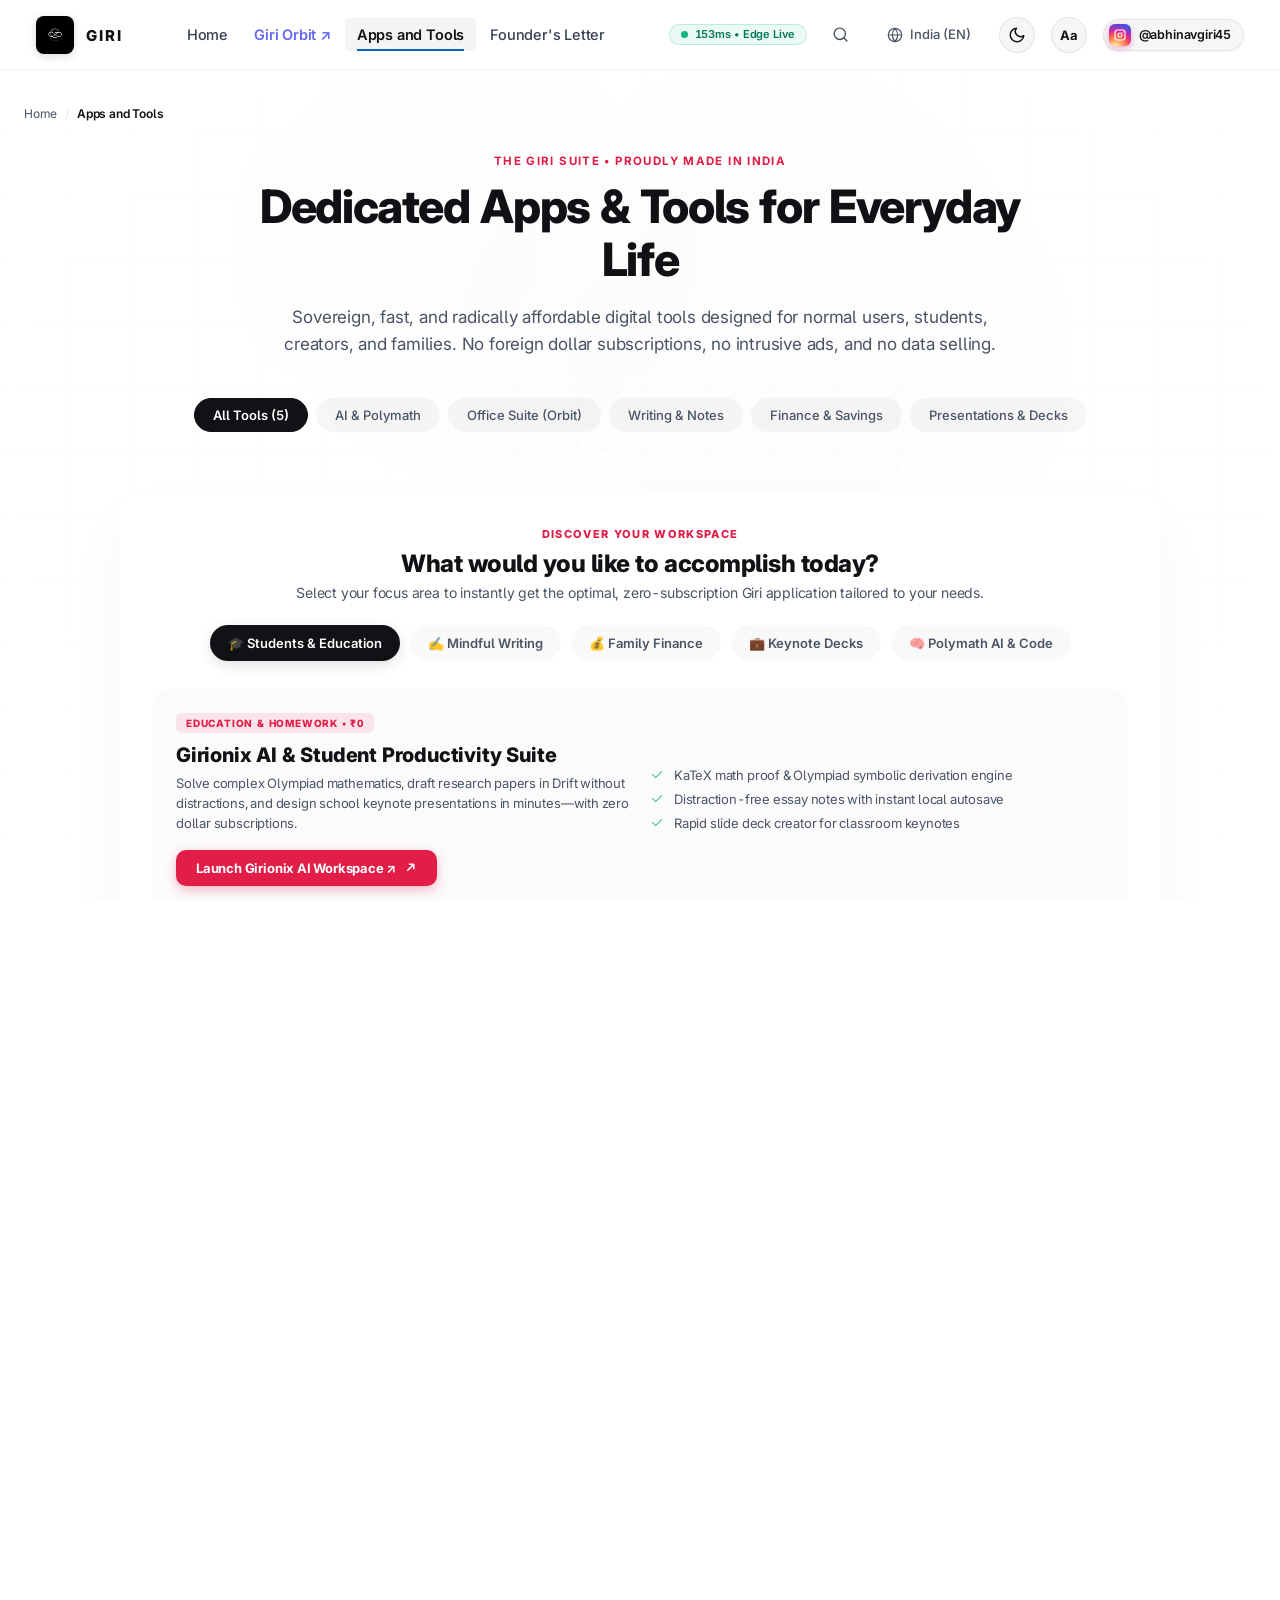
==== apps.html @ 2ff3fc63 "feat: fix button visibility with Fluent styling and add 5 practical features (savings calculator, sh" ====
<!DOCTYPE html>
<html lang="en">
<head>
  <meta charset="UTF-8">
  <meta name="viewport" content="width=device-width, initial-scale=1.0">
  <title>Apps and Tools — Giri | Proudly Made in India</title>
  <meta name="description" content="Explore the Giri suite of sovereign, distraction-free, and affordable everyday software tools made in India for students, families, and creators.">
  
  <!-- Favicon -->
  <link rel="icon" type="image/png" href="assets/logo.png?v=2">

  <!-- Typography: Inter, Newsreader, JetBrains Mono -->
  <link rel="preconnect" href="https://fonts.googleapis.com">
  <link rel="preconnect" href="https://fonts.gstatic.com" crossorigin>
  <link href="https://fonts.googleapis.com/css2?family=Inter:wght@300;400;500;600;700;800&family=Newsreader:ital,opsz,wght@0,6..72,400;0,6..72,500;1,6..72,400;1,6..72,500&family=JetBrains+Mono:wght@400;500&display=swap" rel="stylesheet">
  
  <!-- Performance Preloads for 1M+ Edge Delivery -->
  <link rel="preload" href="css/styles.css" as="style">
  <link rel="preload" href="assets/logo.png?v=2" as="image" fetchpriority="high">
  <link rel="modulepreload" href="js/modules/studio.js">

  <!-- Inline Anti-FOUC Theme & A11y Hydration -->
  <script>
    (function() {
      try {
        var t = localStorage.getItem('giri_theme') || (window.matchMedia('(prefers-color-scheme: dark)').matches ? 'dark' : 'light');
        if (t === 'dark') document.documentElement.setAttribute('data-theme', 'dark');
        var f = localStorage.getItem('giri_font_size');
        if (f && f !== 'normal') document.documentElement.setAttribute('data-font-size', f);
        var c = localStorage.getItem('giri_contrast');
        if (c === 'high-contrast') document.documentElement.setAttribute('data-a11y', 'high-contrast');
      } catch(e) {}
    })();
  </script>

  <!-- Design System Stylesheet -->
  <link rel="stylesheet" href="css/styles.css">
  <link rel="canonical" href="https://giricorporation.pages.dev/apps.html">
  <link rel="sitemap" type="application/xml" href="sitemap.xml">

</head>
<body class="enterprise-layout">
  <!-- Hidden Google Translate Element Mount for Full-Page Sovereign Translation -->
  <div id="google_translate_element" style="display:none"></div>

  <!-- Subtle Ambient Atmospheric Canvas -->
  <div class="ambient-layer" aria-hidden="true">
    <div class="ambient-blur blur-1"></div>
    <div class="ambient-blur blur-2"></div>
    <div class="ambient-blur blur-3"></div>
    <div class="ambient-grid"></div>
  </div>

  <!-- Top Navigation Header -->
  <header class="zoho-header" role="banner">
    <div class="header-container">
      <!-- Left: Exact Giri Logo with preserved black background -->
      <a href="index.html" class="zoho-brand" aria-label="Giri Home">
        <div class="brand-logo-wrap">
          <img src="assets/logo.png?v=2" alt="Giri Logo" class="brand-logo-img" width="32" height="32" fetchpriority="high" decoding="async">
        </div>
        <div class="brand-text">
          <span class="brand-name">GIRI</span>
        </div>
      </a>

      <!-- Center: Clean, Direct Navigation Links -->
      <nav class="zoho-nav" aria-label="Navigation">
        <div class="nav-item">
          <a href="index.html" class="nav-link"><span>Home</span></a>
        </div>
                <div class="nav-item">
          <a href="https://giri-orbit.pages.dev/#hub" target="_blank" rel="noopener noreferrer" class="nav-link nav-link-orbit" title="Giri Orbit Sovereign Office Suite"><span>Giri Orbit ↗</span></a>
        </div>
        <div class="nav-item">
          <a href="apps.html" class="nav-link is-active-page"><span>Apps and Tools</span></a>
        </div>
        <div class="nav-item">
          <a href="founder.html" class="nav-link"><span>Founder's Letter</span></a>
        </div>
      </nav>

      <!-- Right: Utility Controls (NO Contact Desk, NO Sign In/Up) -->
      <div class="zoho-utilities">
        <!-- Live Edge Status Widget & Diagnostics Popover -->
        <div class="live-status-pill" id="live-status-widget" role="button" tabindex="0" title="Click to view Edge Latency & Offline Status" aria-label="Edge Latency and Offline Status">
          <span class="live-status-dot"></span>
          <span id="live-edge-text">Edge 100% Live</span>
          <div class="edge-status-flyout" id="edge-status-flyout" hidden>
            <div style="font-weight: 800; font-size: 13px; margin-bottom: 8px; color: var(--text-primary);">🌐 Edge Diagnostics & Health</div>
            <div class="edge-flyout-row">
              <span class="edge-flyout-label">Network Latency:</span>
              <span class="edge-flyout-val" id="edge-latency-val">24 ms</span>
            </div>
            <div class="edge-flyout-row">
              <span class="edge-flyout-label">Connection:</span>
              <span class="edge-flyout-val" id="edge-conn-status">Online (Fast)</span>
            </div>
            <div class="edge-flyout-row">
              <span class="edge-flyout-label">Edge PoP:</span>
              <span class="edge-flyout-val">India Global Mesh</span>
            </div>
            <div class="edge-flyout-row">
              <span class="edge-flyout-label">Data Privacy:</span>
              <span class="edge-flyout-val" style="color: #059669;">Zero Trackers (100%)</span>
            </div>
            <div class="edge-flyout-row">
              <span class="edge-flyout-label">Offline Cache:</span>
              <span class="edge-flyout-val" style="color: #059669;">Armed & Ready</span>
            </div>
            <button type="button" class="edge-retest-btn" id="edge-retest-btn">⚡ Re-test Latency</button>
          </div>
        </div>

        <button type="button" class="util-btn" id="search-trigger-btn" aria-label="Search Giri Tools" title="Search Giri Tools">
          <svg viewBox="0 0 24 24" width="17" height="17" fill="none" stroke="currentColor" stroke-width="2" stroke-linecap="round" stroke-linejoin="round">
            <circle cx="11" cy="11" r="8"></circle>
            <line x1="21" y1="21" x2="16.65" y2="16.65"></line>
          </svg>
        </button>

        <button type="button" class="lang-selector" id="lang-selector-btn" title="Language & Region: India (EN)" aria-label="Select Region and Language">
          <svg viewBox="0 0 24 24" width="16" height="16" fill="none" stroke="currentColor" stroke-width="1.8" stroke-linecap="round" stroke-linejoin="round">
            <circle cx="12" cy="12" r="10"></circle>
            <line x1="2" y1="12" x2="22" y2="12"></line>
            <path d="M12 2a15.3 15.3 0 0 1 4 10 15.3 15.3 0 0 1-4 10 15.3 15.3 0 0 1-4-10 15.3 15.3 0 0 1 4-10z"></path>
          </svg>
          <span>India (EN)</span>
        </button>

        <!-- Luxury Dark/Light Theme Toggle -->
        <button type="button" class="theme-toggle-btn" aria-label="Toggle Theme" title="Toggle Light/Dark Theme (Alt+T)">
          <svg viewBox="0 0 24 24" width="17" height="17" fill="none" stroke="currentColor" stroke-width="2" stroke-linecap="round" stroke-linejoin="round">
            <path d="M21 12.79A9 9 0 1 1 11.21 3 7 7 0 0 0 21 12.79z"></path>
          </svg>
        </button>

        <!-- Accessibility Suite Trigger -->
        <button type="button" class="a11y-trigger-btn" id="a11y-trigger-btn" aria-label="Accessibility Options" title="Accessibility & Reading Suite (Alt+A)">
          <span class="a11y-icon-text">Aa</span>
        </button>

        <a href="https://www.instagram.com/abhinavgiri45/" target="_blank" rel="noopener noreferrer" class="founder-nav-pill" title="Follow Abhinav Giri on Instagram">
          <span class="insta-gradient-badge" aria-hidden="true"><svg viewBox="0 0 24 24" width="12" height="12" fill="none" stroke="#ffffff" stroke-width="2.2" stroke-linecap="round" stroke-linejoin="round"><rect x="2" y="2" width="20" height="20" rx="5" ry="5"></rect><path d="M16 11.37A4 4 0 1 1 12.63 8 4 4 0 0 1 16 11.37z"></path><line x1="17.5" y1="6.5" x2="17.51" y2="6.5"></line></svg></span>
          <span>@abhinavgiri45</span>
        </a>
      </div>
    </div>
  </header>

  <!-- Page Main Content -->
  <main class="page-scroll-container">
    <div class="page-inner-wrap" style="max-width: 1320px;">
      <!-- Breadcrumb Navigation -->
      <nav class="page-breadcrumbs" aria-label="Breadcrumb">
        <a href="index.html">Home</a>
        <span class="breadcrumb-sep">/</span>
        <span class="current-page">Apps and Tools</span>
      </nav>

      <!-- Apps Catalog Hero -->
      <header class="apps-catalog-hero">
        <span class="home-section-eyebrow">THE GIRI SUITE • PROUDLY MADE IN INDIA</span>
        <h1 class="dedicated-hero-title" style="margin-bottom: 18px;">
          Dedicated Apps & Tools for Everyday Life
        </h1>
        <p class="dedicated-hero-sub" style="max-width: 720px; margin: 0 auto;">
          Sovereign, fast, and radically affordable digital tools designed for normal users, students, creators, and families. No foreign dollar subscriptions, no intrusive ads, and no data selling.
        </p>
      </header>

      <!-- Practical Feature 3: Pinned Apps / Sovereign Favorites Shelf -->
      <div id="pinned-shelf-container"></div>

      <!-- Interactive Filter Bar -->
      <div class="catalog-filter-bar" role="tablist" aria-label="Filter Applications">
        <button type="button" class="filter-chip active" data-filter="all" role="tab" aria-selected="true">All Tools (5)</button>
        <button type="button" class="filter-chip" data-filter="ai" role="tab" aria-selected="false">AI & Polymath</button>
        <button type="button" class="filter-chip" data-filter="office" role="tab" aria-selected="false">Office Suite (Orbit)</button>
        <button type="button" class="filter-chip" data-filter="writing" role="tab" aria-selected="false">Writing & Notes</button>
        <button type="button" class="filter-chip" data-filter="finance" role="tab" aria-selected="false">Finance & Savings</button>
        <button type="button" class="filter-chip" data-filter="presentation" role="tab" aria-selected="false">Presentations & Decks</button>
      </div>

      <!-- Interactive Tool Selector Wizard -->
      <section class="tool-wizard-section" id="tool-wizard-section" aria-label="Interactive Tool Finder" style="padding-top:10px;">
        <div class="tool-wizard-card">
          <div class="tool-wizard-header">
            <span class="tool-wizard-eyebrow">DISCOVER YOUR WORKSPACE</span>
            <h2 class="tool-wizard-title">What would you like to accomplish today?</h2>
            <p class="tool-wizard-sub">Select your focus area to instantly get the optimal, zero-subscription Giri application tailored to your needs.</p>
          </div>

          <div class="wizard-personas-row" role="tablist" aria-label="Workspaces">
            <button type="button" class="wizard-persona-chip is-active" data-persona="students" role="tab" aria-selected="true">
              <span>🎓 Students & Education</span>
            </button>
            <button type="button" class="wizard-persona-chip" data-persona="writers" role="tab" aria-selected="false">
              <span>✍️ Mindful Writing</span>
            </button>
            <button type="button" class="wizard-persona-chip" data-persona="finance" role="tab" aria-selected="false">
              <span>💰 Family Finance</span>
            </button>
            <button type="button" class="wizard-persona-chip" data-persona="presentations" role="tab" aria-selected="false">
              <span>💼 Keynote Decks</span>
            </button>
            <button type="button" class="wizard-persona-chip" data-persona="ai" role="tab" aria-selected="false">
              <span>🧠 Polymath AI & Code</span>
            </button>
          </div>

          <div class="wizard-recommendation-box" id="wizard-recommendation">
            <div class="wizard-tool-lead">
              <span class="wizard-badge" id="wizard-badge">EDUCATION & HOMEWORK • ₹0</span>
              <h3 class="wizard-tool-name" id="wizard-title">Girionix AI & Student Productivity Suite</h3>
              <p class="wizard-tool-desc" id="wizard-desc">Solve complex Olympiad mathematics, draft research papers in Drift without distractions, and design school keynote presentations in minutes—with zero dollar subscriptions.</p>
              <a href="https://girionix-ai.pages.dev/" target="_blank" rel="noopener noreferrer" class="wizard-launch-cta" id="wizard-cta">
                <span id="wizard-cta-text">Launch Girionix AI Workspace ↗</span>
                <svg viewBox="0 0 16 16" width="13" height="13" fill="none" stroke="currentColor" stroke-width="2"><path d="M4 12L12 4M12 4H6M12 4V10"/></svg>
              </a>
            </div>
            <div class="wizard-bullets-wrap" id="wizard-bullets">
              <div class="wizard-bullet-item">
                <svg viewBox="0 0 16 16" width="14" height="14" fill="currentColor"><path d="M13.854 3.646a.5.5 0 0 1 0 .708l-7 7a.5.5 0 0 1-.708 0l-3.5-3.5a.5.5 0 1 1 .708-.708L6.5 10.293l6.646-6.647a.5.5 0 0 1 .708 0z"/></svg>
                <span>KaTeX math proof & Olympiad symbolic derivation engine</span>
              </div>
              <div class="wizard-bullet-item">
                <svg viewBox="0 0 16 16" width="14" height="14" fill="currentColor"><path d="M13.854 3.646a.5.5 0 0 1 0 .708l-7 7a.5.5 0 0 1-.708 0l-3.5-3.5a.5.5 0 1 1 .708-.708L6.5 10.293l6.646-6.647a.5.5 0 0 1 .708 0z"/></svg>
                <span>Distraction-free essay notes with instant local autosave</span>
              </div>
              <div class="wizard-bullet-item">
                <svg viewBox="0 0 16 16" width="14" height="14" fill="currentColor"><path d="M13.854 3.646a.5.5 0 0 1 0 .708l-7 7a.5.5 0 0 1-.708 0l-3.5-3.5a.5.5 0 1 1 .708-.708L6.5 10.293l6.646-6.647a.5.5 0 0 1 .708 0z"/></svg>
                <span>Rapid slide deck creator for classroom keynotes</span>
              </div>
            </div>
          </div>
        </div>
      </section>

      <!-- The 4 Dedicated App Showcase Cards -->
      <div class="apps-catalog-grid" id="apps-grid">
        
        <!-- App 0: Girionix AI (Flagship AI Workspace) -->
        <article class="catalog-card flagship-card" data-category="ai">
          <div class="catalog-top-row">
            <div class="catalog-icon-box icon-purple">
              <svg viewBox="0 0 24 24" width="24" height="24" stroke="currentColor" stroke-width="1.8" fill="none" stroke-linecap="round" stroke-linejoin="round">
                <path d="M12 2L2 7l10 5 10-5-10-5zM2 17l10 5 10-5M2 12l10 5 10-5"></path>
              </svg>
            </div>
            <span class="catalog-status-tag tag-purple">FLAGSHIP AI • SOVEREIGN WORKSPACE</span>
            <div style="display: inline-flex; gap: 6px; align-items: center; margin-left: auto;">
              <button type="button" class="catalog-pin-btn" data-pin-id="girionix" aria-label="Pin Girionix AI to favorites" title="Pin to top favorites">☆ Pin</button>
              <button type="button" class="tool-share-btn" data-share-title="Girionix AI" data-share-url="https://girionix-ai.pages.dev/" title="Share tool link">🔗 Share</button>
            </div>
          </div>

          <div class="flagship-badge-pill">
            <span>✨ Envisioned & Engineered by Abhinav Giri</span>
          </div>

          <h2 class="catalog-title">Girionix AI</h2>
          <h3 class="catalog-tagline">Sovereign Polymath AI Workspace: Think • Create • Explore</h3>
          <p class="catalog-desc">
            The omnipotent sovereign AI workspace that unifies React 18 live code compilation, Hollywood screenplay formatting, Olympiad math derivations, 8K FLUX photorealism, 4K cinema video, and 100% on-device Titan intelligence.
          </p>

          <ul class="catalog-feature-list">
            <li>
              <svg viewBox="0 0 16 16" width="14" height="14" fill="currentColor"><path d="M13.854 3.646a.5.5 0 0 1 0 .708l-7 7a.5.5 0 0 1-.708 0l-3.5-3.5a.5.5 0 1 1 .708-.708L6.5 10.293l6.646-6.647a.5.5 0 0 1 .708 0z"/></svg>
              <span>Live React 18 & TypeScript IDE with instant in-browser execution</span>
            </li>
            <li>
              <svg viewBox="0 0 16 16" width="14" height="14" fill="currentColor"><path d="M13.854 3.646a.5.5 0 0 1 0 .708l-7 7a.5.5 0 0 1-.708 0l-3.5-3.5a.5.5 0 1 1 .708-.708L6.5 10.293l6.646-6.647a.5.5 0 0 1 .708 0z"/></svg>
              <span>Screenplay Studio with Hollywood industry scene beat formatting</span>
            </li>
            <li>
              <svg viewBox="0 0 16 16" width="14" height="14" fill="currentColor"><path d="M13.854 3.646a.5.5 0 0 1 0 .708l-7 7a.5.5 0 0 1-.708 0l-3.5-3.5a.5.5 0 1 1 .708-.708L6.5 10.293l6.646-6.647a.5.5 0 0 1 .708 0z"/></svg>
              <span>Olympiad Math derivation engine with KaTeX symbolic proofing</span>
            </li>
            <li>
              <svg viewBox="0 0 16 16" width="14" height="14" fill="currentColor"><path d="M13.854 3.646a.5.5 0 0 1 0 .708l-7 7a.5.5 0 0 1-.708 0l-3.5-3.5a.5.5 0 1 1 .708-.708L6.5 10.293l6.646-6.647a.5.5 0 0 1 .708 0z"/></svg>
              <span>VisionForge 8K FLUX photorealism & cinema video generation</span>
            </li>
            <li>
              <svg viewBox="0 0 16 16" width="14" height="14" fill="currentColor"><path d="M13.854 3.646a.5.5 0 0 1 0 .708l-7 7a.5.5 0 0 1-.708 0l-3.5-3.5a.5.5 0 1 1 .708-.708L6.5 10.293l6.646-6.647a.5.5 0 0 1 .708 0z"/></svg>
              <span>100% On-Device & Air-Gapped Titan physical compute mode</span>
            </li>
          </ul>

          <a href="https://girionix-ai.pages.dev/" target="_blank" rel="noopener noreferrer" class="catalog-launch-btn flagship-launch-btn">
            <span>Launch Girionix AI Workspace ↗</span>
            <svg viewBox="0 0 16 16" width="13" height="13" fill="none" stroke="currentColor" stroke-width="2"><path d="M4 12L12 4M12 4H6M12 4V10"/></svg>
          </a>
        </article>

                <!-- App: Giri Orbit (Flagship Cloud-Free Office Suite) -->
        <article class="catalog-card flagship-card" data-category="office" style="border-color: rgba(99, 102, 241, 0.4);">
          <div class="catalog-top-row">
            <div class="catalog-icon-box icon-purple" style="background: rgba(99, 102, 241, 0.1); color: #6366f1;">
              <svg viewBox="0 0 24 24" width="24" height="24" stroke="currentColor" stroke-width="1.8" fill="none" stroke-linecap="round" stroke-linejoin="round">
                <circle cx="12" cy="12" r="9"></circle>
                <path d="M3.6 9h16.8M3.6 15h16.8"></path>
                <ellipse cx="12" cy="12" rx="4" ry="9"></ellipse>
              </svg>
            </div>
            <span class="catalog-status-tag tag-purple" style="background: rgba(99, 102, 241, 0.15); color: #6366f1; border-color: rgba(99, 102, 241, 0.3);">FLAGSHIP OFFICE • CLOUD-FREE</span>
            <div style="display: inline-flex; gap: 6px; align-items: center; margin-left: auto;">
              <button type="button" class="catalog-pin-btn" data-pin-id="orbit" aria-label="Pin Giri Orbit to favorites" title="Pin to top favorites">☆ Pin</button>
              <button type="button" class="tool-share-btn" data-share-title="Giri Orbit Suite" data-share-url="https://giri-orbit.pages.dev/#hub" title="Share tool link">🔗 Share</button>
            </div>
          </div>

          <div class="flagship-badge-pill">
            <span>🪐 The Sovereign Cloud-Free Office Suite</span>
          </div>

          <h2 class="catalog-title">Giri Orbit Suite</h2>
          <h3 class="catalog-tagline">Complete Sovereign Office Suite: Documents • Sheets • Slides • PDF</h3>
          <p class="catalog-desc">
            A comprehensive, cloud-free office productivity powerhouse. Engineered to provide desktop-class office editing with 100% private in-browser compute, no telemetry, and zero subscription costs.
          </p>

          <div style="display: grid; grid-template-columns: repeat(2, 1fr); gap: 10px; margin: 16px 0;">
            <a href="https://giri-orbit.pages.dev/#drift" target="_blank" rel="noopener noreferrer" style="display: flex; align-items: center; gap: 8px; padding: 10px 14px; background: var(--surface-subtle); border: 1px solid var(--border-subtle); border-radius: 6px; text-decoration: none; color: var(--text-primary); font-size: 13.5px; font-weight: 600;">
              <span style="color: #2563eb;">📄</span>
              <span>Drift Documents ↗</span>
            </a>
            <a href="https://giri-orbit.pages.dev/#axis" target="_blank" rel="noopener noreferrer" style="display: flex; align-items: center; gap: 8px; padding: 10px 14px; background: var(--surface-subtle); border: 1px solid var(--border-subtle); border-radius: 6px; text-decoration: none; color: var(--text-primary); font-size: 13.5px; font-weight: 600;">
              <span style="color: #10b981;">📊</span>
              <span>Axis Spreadsheets ↗</span>
            </a>
            <a href="https://giri-orbit.pages.dev/#kinetic" target="_blank" rel="noopener noreferrer" style="display: flex; align-items: center; gap: 8px; padding: 10px 14px; background: var(--surface-subtle); border: 1px solid var(--border-subtle); border-radius: 6px; text-decoration: none; color: var(--text-primary); font-size: 13.5px; font-weight: 600;">
              <span style="color: #f59e0b;">📽️</span>
              <span>Kinetic Presentations ↗</span>
            </a>
            <a href="https://giri-orbit.pages.dev/#pdf" target="_blank" rel="noopener noreferrer" style="display: flex; align-items: center; gap: 8px; padding: 10px 14px; background: var(--surface-subtle); border: 1px solid var(--border-subtle); border-radius: 6px; text-decoration: none; color: var(--text-primary); font-size: 13.5px; font-weight: 600;">
              <span style="color: #ef4444;">📑</span>
              <span>Aegis PDF Studio ↗</span>
            </a>
          </div>

          <ul class="catalog-feature-list">
            <li>
              <svg viewBox="0 0 16 16" width="14" height="14" fill="currentColor"><path d="M13.854 3.646a.5.5 0 0 1 0 .708l-7 7a.5.5 0 0 1-.708 0l-3.5-3.5a.5.5 0 1 1 .708-.708L6.5 10.293l6.646-6.647a.5.5 0 0 1 .708 0z"/></svg>
              <span>Drift Documents: distraction-free professional word processor</span>
            </li>
            <li>
              <svg viewBox="0 0 16 16" width="14" height="14" fill="currentColor"><path d="M13.854 3.646a.5.5 0 0 1 0 .708l-7 7a.5.5 0 0 1-.708 0l-3.5-3.5a.5.5 0 1 1 .708-.708L6.5 10.293l6.646-6.647a.5.5 0 0 1 .708 0z"/></svg>
              <span>Axis Spreadsheets: fast client-side calculations and data tables</span>
            </li>
            <li>
              <svg viewBox="0 0 16 16" width="14" height="14" fill="currentColor"><path d="M13.854 3.646a.5.5 0 0 1 0 .708l-7 7a.5.5 0 0 1-.708 0l-3.5-3.5a.5.5 0 1 1 .708-.708L6.5 10.293l6.646-6.647a.5.5 0 0 1 .708 0z"/></svg>
              <span>Kinetic Presentations: dynamic visual slide deck authoring</span>
            </li>
            <li>
              <svg viewBox="0 0 16 16" width="14" height="14" fill="currentColor"><path d="M13.854 3.646a.5.5 0 0 1 0 .708l-7 7a.5.5 0 0 1-.708 0l-3.5-3.5a.5.5 0 1 1 .708-.708L6.5 10.293l6.646-6.647a.5.5 0 0 1 .708 0z"/></svg>
              <span>Aegis PDF Studio: merge, split, view, and annotate PDF documents</span>
            </li>
            <li>
              <svg viewBox="0 0 16 16" width="14" height="14" fill="currentColor"><path d="M13.854 3.646a.5.5 0 0 1 0 .708l-7 7a.5.5 0 0 1-.708 0l-3.5-3.5a.5.5 0 1 1 .708-.708L6.5 10.293l6.646-6.647a.5.5 0 0 1 .708 0z"/></svg>
              <span>100% In-Browser Privacy: zero cloud upload, air-gap compatible</span>
            </li>
          </ul>

          <a href="https://giri-orbit.pages.dev/#hub" target="_blank" rel="noopener noreferrer" class="catalog-launch-btn flagship-launch-btn" style="background: linear-gradient(135deg, #4f46e5 0%, #6366f1 100%);">
            <span>Launch Giri Orbit Hub ↗</span>
            <svg viewBox="0 0 16 16" width="13" height="13" fill="none" stroke="currentColor" stroke-width="2"><path d="M4 12L12 4M12 4H6M12 4V10"/></svg>
          </a>
        </article>

        <!-- App 1: Giri Drift -->
        <article class="catalog-card" data-category="writing">
          <div class="catalog-top-row">
            <div class="catalog-icon-box icon-blue">
              <svg viewBox="0 0 24 24" width="24" height="24" stroke="currentColor" stroke-width="1.8" fill="none" stroke-linecap="round" stroke-linejoin="round">
                <path d="M11 4H4a2 2 0 0 0-2 2v14a2 2 0 0 0 2 2h14a2 2 0 0 0 2-2v-7"></path>
                <path d="M18.5 2.5a2.121 2.121 0 0 1 3 3L12 15l-4 1 1-4 9.5-9.5z"></path>
              </svg>
            </div>
            <span class="catalog-status-tag tag-blue">WRITING • 100% FREE</span>
            <div style="display: inline-flex; gap: 6px; align-items: center; margin-left: auto;">
              <button type="button" class="catalog-pin-btn" data-pin-id="drift" aria-label="Pin Giri Drift to favorites" title="Pin to top favorites">☆ Pin</button>
              <button type="button" class="tool-share-btn" data-share-title="Giri Drift" data-share-url="https://giri-orbit.pages.dev/#drift" title="Share tool link">🔗 Share</button>
            </div>
          </div>

          <h2 class="catalog-title">Giri Drift</h2>
          <h3 class="catalog-tagline">Distraction-free mindful notes, journaling & essay writing</h3>
          <p class="catalog-desc">
            Crafted for students, thinkers, and writers who need a tranquil, noise-free space. Drift loads instantly, persists your thoughts securely in local storage, and never pesters you with subscription popups.
          </p>

          <ul class="catalog-feature-list">
            <li>
              <svg viewBox="0 0 16 16" width="14" height="14" fill="currentColor"><path d="M13.854 3.646a.5.5 0 0 1 0 .708l-7 7a.5.5 0 0 1-.708 0l-3.5-3.5a.5.5 0 1 1 .708-.708L6.5 10.293l6.646-6.647a.5.5 0 0 1 .708 0z"/></svg>
              <span>Full cloud-free document editor: <a href="https://giri-orbit.pages.dev/#drift" target="_blank" rel="noopener noreferrer" style="color: #2563eb; font-weight: 700; text-decoration: underline;">Drift on Giri Orbit ↗</a></span>
            </li>
            <li>
              <svg viewBox="0 0 16 16" width="14" height="14" fill="currentColor"><path d="M13.854 3.646a.5.5 0 0 1 0 .708l-7 7a.5.5 0 0 1-.708 0l-3.5-3.5a.5.5 0 1 1 .708-.708L6.5 10.293l6.646-6.647a.5.5 0 0 1 .708 0z"/></svg>
              <span>Tranquil focus mode with mathematical optical sizing</span>
            </li>
            <li>
              <svg viewBox="0 0 16 16" width="14" height="14" fill="currentColor"><path d="M13.854 3.646a.5.5 0 0 1 0 .708l-7 7a.5.5 0 0 1-.708 0l-3.5-3.5a.5.5 0 1 1 .708-.708L6.5 10.293l6.646-6.647a.5.5 0 0 1 .708 0z"/></svg>
              <span>Live word counter & estimated reading time telemetry</span>
            </li>
            <li>
              <svg viewBox="0 0 16 16" width="14" height="14" fill="currentColor"><path d="M13.854 3.646a.5.5 0 0 1 0 .708l-7 7a.5.5 0 0 1-.708 0l-3.5-3.5a.5.5 0 1 1 .708-.708L6.5 10.293l6.646-6.647a.5.5 0 0 1 .708 0z"/></svg>
              <span>One-click note clipboard export & auto-save</span>
            </li>
            <li>
              <svg viewBox="0 0 16 16" width="14" height="14" fill="currentColor"><path d="M13.854 3.646a.5.5 0 0 1 0 .708l-7 7a.5.5 0 0 1-.708 0l-3.5-3.5a.5.5 0 1 1 .708-.708L6.5 10.293l6.646-6.647a.5.5 0 0 1 .708 0z"/></svg>
              <span>100% Private: your thoughts stay strictly on your machine</span>
            </li>
          </ul>

          <div style="display: flex; flex-direction: column; gap: 8px;">
            <a href="https://giri-orbit.pages.dev/#drift" target="_blank" rel="noopener noreferrer" class="catalog-launch-btn flagship-launch-btn" style="background: linear-gradient(135deg, #2563eb 0%, #1d4ed8 100%);">
              <span>Launch Drift on Giri Orbit ↗</span>
              <svg viewBox="0 0 16 16" width="13" height="13" fill="none" stroke="currentColor" stroke-width="2"><path d="M4 12L12 4M12 4H6M12 4V10"/></svg>
            </a>
            <a href="drift.html" class="catalog-launch-btn catalog-sub-btn">
              <span>Open Local Notes Studio ›</span>
            </a>
          </div>
        </article>

        <!-- App 2: Giri Axis -->
        <article class="catalog-card" data-category="finance">
          <div class="catalog-top-row">
            <div class="catalog-icon-box icon-emerald">
              <svg viewBox="0 0 24 24" width="24" height="24" stroke="currentColor" stroke-width="1.8" fill="none" stroke-linecap="round" stroke-linejoin="round">
                <line x1="18" y1="20" x2="18" y2="10"></line>
                <line x1="12" y1="20" x2="12" y2="4"></line>
                <line x1="6" y1="20" x2="6" y2="14"></line>
              </svg>
            </div>
            <span class="catalog-status-tag tag-emerald">FINANCE • RUPEE-FIRST</span>
            <div style="display: inline-flex; gap: 6px; align-items: center; margin-left: auto;">
              <button type="button" class="catalog-pin-btn" data-pin-id="axis" aria-label="Pin Giri Axis to favorites" title="Pin to top favorites">☆ Pin</button>
              <button type="button" class="tool-share-btn" data-share-title="Giri Axis" data-share-url="axis.html" title="Share tool link">🔗 Share</button>
            </div>
          </div>

          <h2 class="catalog-title">Giri Axis</h2>
          <h3 class="catalog-tagline">Visual personal & family finance, savings & budgeting</h3>
          <p class="catalog-desc">
            A stress-free visual alternative to 50-row spreadsheets and foreign budgeting apps. Axis helps Indian families and students plan savings goals and visualize compound growth in transparent Indian Rupees (₹).
          </p>

          <ul class="catalog-feature-list">
            <li>
              <svg viewBox="0 0 16 16" width="14" height="14" fill="currentColor"><path d="M13.854 3.646a.5.5 0 0 1 0 .708l-7 7a.5.5 0 0 1-.708 0l-3.5-3.5a.5.5 0 1 1 .708-.708L6.5 10.293l6.646-6.647a.5.5 0 0 1 .708 0z"/></svg>
              <span>Real-time dynamic 5-year savings projection simulator</span>
            </li>
            <li>
              <svg viewBox="0 0 16 16" width="14" height="14" fill="currentColor"><path d="M13.854 3.646a.5.5 0 0 1 0 .708l-7 7a.5.5 0 0 1-.708 0l-3.5-3.5a.5.5 0 1 1 .708-.708L6.5 10.293l6.646-6.647a.5.5 0 0 1 .708 0z"/></svg>
              <span>Visual goal milestone cards & monthly budget tracking</span>
            </li>
            <li>
              <svg viewBox="0 0 16 16" width="14" height="14" fill="currentColor"><path d="M13.854 3.646a.5.5 0 0 1 0 .708l-7 7a.5.5 0 0 1-.708 0l-3.5-3.5a.5.5 0 1 1 .708-.708L6.5 10.293l6.646-6.647a.5.5 0 0 1 .708 0z"/></svg>
              <span>Zero data brokering: never sells your financial data to lenders</span>
            </li>
            <li>
              <svg viewBox="0 0 16 16" width="14" height="14" fill="currentColor"><path d="M13.854 3.646a.5.5 0 0 1 0 .708l-7 7a.5.5 0 0 1-.708 0l-3.5-3.5a.5.5 0 1 1 .708-.708L6.5 10.293l6.646-6.647a.5.5 0 0 1 .708 0z"/></svg>
              <span>Optimized for Indian Rupee (₹) household economics</span>
            </li>
          </ul>

          <a href="axis.html" class="catalog-launch-btn">
            <span>Open Dedicated Axis Finance</span>
            <svg viewBox="0 0 16 16" width="13" height="13" fill="none" stroke="currentColor" stroke-width="2"><path d="M6 3l5 5-5 5"/></svg>
          </a>
        </article>

        <!-- App 3: Giri Kinetic -->
        <article class="catalog-card" data-category="presentation">
          <div class="catalog-top-row">
            <div class="catalog-icon-box icon-indigo">
              <svg viewBox="0 0 24 24" width="24" height="24" stroke="currentColor" stroke-width="1.8" fill="none" stroke-linecap="round" stroke-linejoin="round">
                <rect x="2" y="3" width="20" height="14" rx="2" ry="2"></rect>
                <line x1="8" y1="21" x2="16" y2="21"></line>
                <line x1="12" y1="17" x2="12" y2="21"></line>
              </svg>
            </div>
            <span class="catalog-status-tag tag-indigo">KEYNOTE • EFFORTLESS</span>
            <div style="display: inline-flex; gap: 6px; align-items: center; margin-left: auto;">
              <button type="button" class="catalog-pin-btn" data-pin-id="kinetic" aria-label="Pin Giri Kinetic to favorites" title="Pin to top favorites">☆ Pin</button>
              <button type="button" class="tool-share-btn" data-share-title="Giri Kinetic" data-share-url="kinetic.html" title="Share tool link">🔗 Share</button>
            </div>
          </div>

          <h2 class="catalog-title">Giri Kinetic</h2>
          <h3 class="catalog-tagline">Cinematic story decks & slide presentations in minutes</h3>
          <p class="catalog-desc">
            Build clean, executive-quality presentation decks without fighting clunky menus or paying $20/month. Type your core ideas, and Kinetic's spatial grids lay out typography and visuals with cinematic grace.
          </p>

          <ul class="catalog-feature-list">
            <li>
              <svg viewBox="0 0 16 16" width="14" height="14" fill="currentColor"><path d="M13.854 3.646a.5.5 0 0 1 0 .708l-7 7a.5.5 0 0 1-.708 0l-3.5-3.5a.5.5 0 1 1 .708-.708L6.5 10.293l6.646-6.647a.5.5 0 0 1 .708 0z"/></svg>
              <span>16:9 cinematic presentation viewport & interactive deck player</span>
            </li>
            <li>
              <svg viewBox="0 0 16 16" width="14" height="14" fill="currentColor"><path d="M13.854 3.646a.5.5 0 0 1 0 .708l-7 7a.5.5 0 0 1-.708 0l-3.5-3.5a.5.5 0 1 1 .708-.708L6.5 10.293l6.646-6.647a.5.5 0 0 1 .708 0z"/></svg>
              <span>Smart auto-layout: focus on your story, not complex alignment</span>
            </li>
            <li>
              <svg viewBox="0 0 16 16" width="14" height="14" fill="currentColor"><path d="M13.854 3.646a.5.5 0 0 1 0 .708l-7 7a.5.5 0 0 1-.708 0l-3.5-3.5a.5.5 0 1 1 .708-.708L6.5 10.293l6.646-6.647a.5.5 0 0 1 .708 0z"/></svg>
              <span>Ready for college seminars, business pitches & storytelling</span>
            </li>
            <li>
              <svg viewBox="0 0 16 16" width="14" height="14" fill="currentColor"><path d="M13.854 3.646a.5.5 0 0 1 0 .708l-7 7a.5.5 0 0 1-.708 0l-3.5-3.5a.5.5 0 1 1 .708-.708L6.5 10.293l6.646-6.647a.5.5 0 0 1 .708 0z"/></svg>
              <span>Instant sharing via web presentation links & one-click export</span>
            </li>
          </ul>

          <a href="kinetic.html" class="catalog-launch-btn">
            <span>Open Dedicated Kinetic Studio</span>
            <svg viewBox="0 0 16 16" width="13" height="13" fill="none" stroke="currentColor" stroke-width="2"><path d="M6 3l5 5-5 5"/></svg>
          </a>
        </article>

      </div>

      <!-- Why We Build Differently: Comparison Section -->
      <section class="suite-comparison-section" aria-labelledby="comp-title">
        <div class="comparison-header">
          <span class="home-section-eyebrow">THE GIRI COMMITMENT</span>
          <h2 id="comp-title" class="home-section-title" style="font-size: 30px;">Why We Build Differently</h2>
          <p class="home-section-desc" style="font-size: 15px;">
            How Giri's homegrown philosophy compares to typical foreign subscription models.
          </p>
        </div>

        <div class="comparison-grid-2col">
          <!-- Foreign Model -->
          <div class="comp-col-card foreign">
            <h3 class="comp-col-title" style="color: #6b7280;">
              <span style="font-size: 18px;">✕</span>
              <span>Typical Foreign Software Giants</span>
            </h3>
            <ul class="comp-list foreign">
              <li>
                <strong>Exorbitant Dollar Pricing:</strong> $12 to $25/month recurring subscriptions (₹1,200 to ₹2,000 every month) that burden Indian students and families.
              </li>
              <li>
                <strong>Surveillance Ad Monetization:</strong> Harvesting private Indian data, selling advertising profiles to third-party data brokers.
              </li>
              <li>
                <strong>Bloated Enterprise Menus:</strong> Hundreds of unnecessary buttons, slow startup times, and constant upgrade notifications.
              </li>
              <li>
                <strong>Heavy Hardware Lock-in:</strong> Require costly modern machines, failing on budget smartphones or everyday PCs.
              </li>
            </ul>
          </div>

          <!-- Giri Model -->
          <div class="comp-col-card giri">
            <h3 class="comp-col-title" style="color: #047857;">
              <span style="font-size: 18px;">✓</span>
              <span>Giri (Make in India)</span>
            </h3>
            <ul class="comp-list giri">
              <li>
                <strong>Transparent Rupee Pricing:</strong> Completely free or deeply affordable in honest Indian Rupees (₹) with zero recurring traps.
              </li>
              <li>
                <strong>Sacred Data Privacy:</strong> 100% local persistence on your machine. Zero tracking, zero ads, zero data brokering.
              </li>
              <li>
                <strong>Human-Centric Craft:</strong> Minimalist luxury aesthetics inspired by Apple & Stripe. Clean, fast, and respectful of your attention.
              </li>
              <li>
                <strong>Lightweight & Sovereign:</strong> Engineered locally to run lightning-fast on ordinary smartphones and older laptops across India.
              </li>
            </ul>
          </div>
        </div>
      </section>

      <!-- Founder & Vision Banner -->
      <section class="home-founder-spotlight" style="padding: 0; margin-bottom: 60px;">
        <div class="founder-spotlight-card" style="background: #ffffff;">
          <div class="founder-spotlight-profile">
            <div class="founder-spotlight-avatar">AG</div>
            <h3 class="founder-spotlight-name">Abhinav Giri</h3>
            <span class="founder-spotlight-role">Founder & Lead Architect</span>
            <a href="https://www.instagram.com/abhinavgiri45/" target="_blank" rel="noopener noreferrer" class="founder-spotlight-insta">
              <svg viewBox="0 0 24 24" width="13" height="13" fill="none" stroke="currentColor" stroke-width="2">
                <rect x="2" y="2" width="20" height="20" rx="5" ry="5"></rect>
                <path d="M16 11.37A4 4 0 1 1 12.63 8 4 4 0 0 1 16 11.37z"></path>
                <line x1="17.5" y1="6.5" x2="17.51" y2="6.5"></line>
              </svg>
              <span>@abhinavgiri45</span>
            </a>
          </div>

          <div class="founder-spotlight-content">
            <span class="founder-spotlight-eyebrow">THE FOUNDER'S LETTER</span>
            <blockquote class="founder-spotlight-quote" style="font-size: 22px;">
              “Indian minds have powered global tech for decades. It is time we build world-class, sovereign, and deeply affordable digital tools for our own people.”
            </blockquote>
            <p class="founder-spotlight-text">
              Read the personal letter by founder Abhinav Giri on why he started Giri to build honest, deeply affordable, and homegrown software for everyday Indian citizens.
            </p>
            <div class="founder-spotlight-values">
              <span class="founder-val-chip">Make in India</span>
              <span class="founder-val-chip">Affordable for All</span>
              <span class="founder-val-chip">Zero Dollar Subscriptions</span>
              <span class="founder-val-chip">Sacred Data Privacy</span>
            </div>
            <a href="founder.html" class="founder-spotlight-cta">
              <span>Read The Founder's Letter & Vision →</span>
            </a>
          </div>
        </div>
      </section>

    </div>

    <!-- Footer -->
    <footer class="zoho-footer" role="contentinfo">
      <div class="footer-inner">
        <div class="footer-brand-col">
          <div class="footer-logo">
            <img src="assets/logo.png?v=2" alt="Giri Logo" class="footer-logo-img">
            <span class="brand-name">GIRI</span>
          </div>
          <p class="footer-tagline">Proudly Made in India. Sovereign, private, and truly affordable software built with care for everyday people by Abhinav Giri.</p>
          <div class="footer-insta-line">
            <span>Founder on Instagram:</span>
            <a href="https://www.instagram.com/abhinavgiri45/" target="_blank" rel="noopener noreferrer" class="footer-insta-link"><span class="insta-gradient-badge" aria-hidden="true"><svg viewBox="0 0 24 24" width="12" height="12" fill="none" stroke="#ffffff" stroke-width="2.2" stroke-linecap="round" stroke-linejoin="round"><rect x="2" y="2" width="20" height="20" rx="5" ry="5"></rect><path d="M16 11.37A4 4 0 1 1 12.63 8 4 4 0 0 1 16 11.37z"></path><line x1="17.5" y1="6.5" x2="17.51" y2="6.5"></line></svg></span><span>@abhinavgiri45</span></a>
          </div>
          <span class="copyright">© 2026 Giri. Thoughtfully created for everyone.</span>
        </div>
        <div class="footer-links-group">
          <div class="col">
            <h4>Everyday Apps & AI</h4>
            <a href="https://girionix-ai.pages.dev/" target="_blank" rel="noopener noreferrer" style="color: #7c3aed; font-weight: 600;">Girionix AI (Flagship ↗)</a>
            <a href="https://giri-orbit.pages.dev/#hub" target="_blank" rel="noopener noreferrer" style="color: #6366f1; font-weight: 600;">Giri Orbit (Office Suite ↗)</a>

            <a href="drift.html">Giri Drift (Writing)</a>
            <a href="axis.html">Giri Axis (Money)</a>
            <a href="kinetic.html">Giri Kinetic (Slides)</a>
          </div>
          <div class="col">
            <h4>Founder & Vision</h4>
            <a href="founder.html">The Founder's Letter</a>
            <a href="#" class="data-hub-trigger-btn" data-action="open-data-hub">🛡️ Sovereign Data Hub</a>
            <button type="button" class="shortcuts-footer-btn" id="shortcuts-trigger-footer" style="text-align: left; margin: 4px 0;">⌨️ Shortcuts Guide (?)</button>
            <a href="https://www.instagram.com/abhinavgiri45/" target="_blank" rel="noopener noreferrer">Instagram @abhinavgiri45</a>
          </div>
        </div>
      </div>
    </footer>
  </main>

  <!-- Global Spotlight Search Dialog (Cmd+K / Ctrl+K) -->
  <dialog id="spotlight-dialog" class="spotlight-dialog">
    <div class="spotlight-box">
      <div class="spotlight-header-row">
        <svg viewBox="0 0 24 24" width="20" height="20" fill="none" stroke="currentColor" stroke-width="2">
          <circle cx="11" cy="11" r="8"></circle>
          <line x1="21" y1="21" x2="16.65" y2="16.65"></line>
        </svg>
        <input type="search" id="spotlight-search-input" class="spotlight-search-input" placeholder="Search apps, tools, dispatches, founder vision..." autocomplete="off">
        <span class="spotlight-shortcut-kbd">ESC</span>
        <button type="button" class="dialog-close-btn" id="spotlight-close-btn" aria-label="Close Search">✕</button>
      </div>
      <div class="spotlight-results-wrap" id="spotlight-results-list" role="listbox">
        <!-- Dynamically rendered by studio.js -->
      </div>
      <div class="spotlight-footer-bar">
        <span>Navigation: Click or Press Enter to open</span>
        <span>Keyboard Shortcut: <strong>⌘K</strong> or <strong>Ctrl+K</strong></span>
      </div>
    </div>
  </dialog>

  <!-- Global Sovereign Region & Language Dialog (All Indian Languages) -->
  <dialog id="lang-dialog" class="spotlight-dialog lang-dialog">
    <div class="spotlight-box lang-modal-box">
      <div class="spotlight-header-row">
        <div class="lang-modal-title-row">
          <svg viewBox="0 0 24 24" width="22" height="22" fill="none" stroke="currentColor" stroke-width="1.8" stroke-linecap="round" stroke-linejoin="round">
            <circle cx="12" cy="12" r="10"></circle>
            <line x1="2" y1="12" x2="22" y2="12"></line>
            <path d="M12 2a15.3 15.3 0 0 1 4 10 15.3 15.3 0 0 1-4 10 15.3 15.3 0 0 1-4-10 15.3 15.3 0 0 1 4-10z"></path>
          </svg>
          <div>
            <span class="lang-modal-title">Select Sovereign Indian Language</span>
            <span class="lang-modal-subtitle">22 Officially Recognized Indian Languages + Indian English</span>
          </div>
        </div>
        <button type="button" class="dialog-close-btn" id="lang-close-btn" aria-label="Close Language Dialog">✕</button>
      </div>

      <!-- Quick Language Search -->
      <div class="lang-search-bar">
        <svg viewBox="0 0 24 24" width="16" height="16" fill="none" stroke="currentColor" stroke-width="2">
          <circle cx="11" cy="11" r="8"></circle>
          <line x1="21" y1="21" x2="16.65" y2="16.65"></line>
        </svg>
        <input type="search" id="lang-search-input" placeholder="Search language (e.g. Hindi, Tamil, বাংলা, Telugu, Marathi)..." autocomplete="off">
        <span class="lang-count-badge" id="lang-count-badge">23 Languages</span>
      </div>

      <!-- Languages Grid (Populated dynamically) -->
      <div class="lang-options-grid" id="lang-options-grid" role="listbox">
        <!-- Rendered by studio.js -->
      </div>

      <div class="lang-modal-footer">
        <div class="lang-note">
          <p>🇮🇳 <strong>Made in India Promise</strong>: All Giri software runs locally on your machine with zero foreign subscription fees, sacred data privacy, and rupee-first financial intelligence.</p>
        </div>
      </div>
    </div>
  </dialog>

  <!-- Accessibility Dialog (#a11y-dialog) -->
  <dialog class="a11y-dialog" id="a11y-dialog" aria-labelledby="a11y-title">
    <div class="a11y-dialog-backdrop">
      <div class="a11y-modal-card" role="document">
        <div class="a11y-header">
          <div class="a11y-title-wrap">
            <span style="font-size:18px">♿</span>
            <h3 id="a11y-title">Accessibility & Comfort Suite</h3>
          </div>
          <button type="button" class="hud-close-btn" id="a11y-close-btn" aria-label="Close Accessibility Dialog">✕</button>
        </div>
        <div class="a11y-body">
          <!-- Text Size -->
          <div class="a11y-control-group">
            <div class="a11y-label-row">
              <span class="a11y-label">Font Size Scaling</span>
              <span class="a11y-hint">Adjust typography scale</span>
            </div>
            <div class="a11y-btn-group">
              <button type="button" class="a11y-btn is-active" data-set-font="normal">Normal (100%)</button>
              <button type="button" class="a11y-btn" data-set-font="large">Large (115%)</button>
              <button type="button" class="a11y-btn" data-set-font="xlarge">Extra Large (125%)</button>
            </div>
          </div>

          <!-- High Contrast -->
          <div class="a11y-toggle-row">
            <div>
              <div class="a11y-label">High-Contrast Mode</div>
              <div class="a11y-hint">Maximize contrast for visual clarity (WCAG AAA)</div>
            </div>
            <button type="button" class="a11y-btn" id="a11y-contrast-toggle" style="flex:0 0 auto; min-width:90px;">Disabled</button>
          </div>

          <!-- Reduced Motion -->
          <div class="a11y-toggle-row">
            <div>
              <div class="a11y-label">Reduced Motion</div>
              <div class="a11y-hint">Silence background ambient animations</div>
            </div>
            <button type="button" class="a11y-btn" id="a11y-motion-toggle" style="flex:0 0 auto; min-width:90px;">Full Motion</button>
          </div>

          <!-- Keyboard Shortcuts summary -->
          <div style="padding:12px; background:var(--surface-subtle); border-radius:12px; border:1px solid var(--border-subtle); font-size:12px; line-height:1.6; color:var(--text-secondary);">
            <strong style="color:var(--text-primary);">Keyboard Shortcuts:</strong><br>
            • <kbd style="padding:1px 5px; border-radius:4px; border:1px solid var(--border-subtle);">Ctrl+K</kbd> or <kbd style="padding:1px 5px; border-radius:4px; border:1px solid var(--border-subtle);">⌘K</kbd> : Spotlight Search<br>
            • <kbd style="padding:1px 5px; border-radius:4px; border:1px solid var(--border-subtle);">Alt+T</kbd> : Toggle Light / Dark Theme<br>
            • <kbd style="padding:1px 5px; border-radius:4px; border:1px solid var(--border-subtle);">Alt+A</kbd> : Open Accessibility Options<br>
            • <kbd style="padding:1px 5px; border-radius:4px; border:1px solid var(--border-subtle);">Alt+1..4</kbd> : Quick Launch Giri Apps
          </div>
        </div>
      </div>
    </div>
  </dialog>

  <!-- Sovereign Client-Side Data Hub (#data-hub-dialog) -->
  <dialog class="data-hub-dialog" id="data-hub-dialog" aria-labelledby="data-hub-title">
    <div class="data-hub-backdrop">
      <div class="data-hub-card" role="document">
        <div class="data-hub-header">
          <div class="data-hub-title-wrap">
            <span style="font-size:20px">🛡️</span>
            <h3 id="data-hub-title">My Sovereign Data Hub</h3>
          </div>
          <button type="button" class="hud-close-btn" id="data-hub-close-btn" aria-label="Close Data Hub">✕</button>
        </div>
        <div class="data-hub-body">
          <p style="font-size:13px; line-height:1.6; color:var(--text-secondary);">
            Every Giri application stores 100% of your notes, budgets, decks, and settings locally on your physical machine. Nothing is ever synchronized to remote server databases.
          </p>

          <div class="data-hub-stats-grid">
            <div class="data-stat-pill">
              <div class="data-stat-val" id="stat-drift-notes">0</div>
              <div class="data-stat-label">Drift Drafts</div>
            </div>
            <div class="data-stat-pill">
              <div class="data-stat-val" id="stat-axis-entries">0</div>
              <div class="data-stat-label">Axis Ledger Entries</div>
            </div>
            <div class="data-stat-pill">
              <div class="data-stat-val" id="stat-storage-kb">0.0 KB</div>
              <div class="data-stat-label">Local Footprint</div>
            </div>
          </div>

          <div class="data-hub-guarantee">
            ✓ <strong>Air-Gapped Sovereign Guarantee</strong>: All data is saved exclusively inside your browser's private Sandboxed Storage. Export anytime or wipe with one click.
          </div>

          <div class="data-hub-actions-row">
            <button type="button" class="data-hub-btn-export" id="data-hub-export-btn">
              <svg viewBox="0 0 24 24" width="16" height="16" fill="none" stroke="currentColor" stroke-width="2"><path d="M21 15v4a2 2 0 0 1-2 2H5a2 2 0 0 1-2-2v-4"/><polyline points="7 10 12 15 17 10"/><line x1="12" y1="15" x2="12" y2="3"/></svg>
              <span>Export All Data (JSON)</span>
            </button>
            <button type="button" class="data-hub-btn-reset" id="data-hub-reset-btn">
              <span>Wipe Local Data</span>
            </button>
          </div>
        </div>
      </div>
    </div>
  </dialog>

  <!-- Mobile Bottom Navigation Dock -->
  <nav class="mobile-bottom-dock" aria-label="Mobile Navigation">
    <a href="index.html" class="dock-item" aria-label="Home">
      <svg viewBox="0 0 24 24" fill="none" stroke="currentColor" stroke-width="2"><path d="M3 9l9-7 9 7v11a2 2 0 0 1-2 2H5a2 2 0 0 1-2-2z"/><polyline points="9 22 9 12 15 12 15 22"/></svg>
      <span>Home</span>
    </a>
    <a href="apps.html" class="dock-item is-active" aria-label="Apps">
      <svg viewBox="0 0 24 24" fill="none" stroke="currentColor" stroke-width="2"><rect x="3" y="3" width="7" height="7"/><rect x="14" y="3" width="7" height="7"/><rect x="14" y="14" width="7" height="7"/><rect x="3" y="14" width="7" height="7"/></svg>
      <span>Apps</span>
    </a>
    <button type="button" class="dock-item" onclick="document.getElementById('search-trigger-btn')?.click()" aria-label="Search">
      <svg viewBox="0 0 24 24" fill="none" stroke="currentColor" stroke-width="2"><circle cx="11" cy="11" r="8"/><line x1="21" y1="21" x2="16.65" y2="16.65"/></svg>
      <span>Search</span>
    </button>
    <button type="button" class="dock-item theme-toggle-btn" aria-label="Theme">
      <svg viewBox="0 0 24 24" fill="none" stroke="currentColor" stroke-width="2"><path d="M21 12.79A9 9 0 1 1 11.21 3 7 7 0 0 0 21 12.79z"/></svg>
      <span>Theme</span>
    </button>
    <button type="button" class="dock-item" onclick="document.getElementById('a11y-trigger-btn')?.click()" aria-label="Accessibility">
      <svg viewBox="0 0 24 24" fill="none" stroke="currentColor" stroke-width="2"><circle cx="12" cy="12" r="10"/><line x1="12" y1="8" x2="12" y2="12"/><line x1="12" y1="16" x2="12.01" y2="16"/></svg>
      <span>A11y</span>
    </button>
  </nav>

  <!-- Practical Feature 2: Keyboard Shortcuts Dialog (Press ? or Shift+/) -->
  <dialog id="shortcuts-dialog" class="shortcuts-dialog" aria-labelledby="shortcuts-title">
    <div class="shortcuts-backdrop" data-action="close-shortcuts"></div>
    <div class="shortcuts-card" role="document">
      <div class="shortcuts-header">
        <div class="shortcuts-title-wrap">
          <h3 id="shortcuts-title">⌨️ Keyboard Navigation Shortcuts</h3>
          <p>Quick access keys to navigate Giri Corporation</p>
        </div>
        <button type="button" class="dialog-close-btn" data-action="close-shortcuts" aria-label="Close Shortcuts Dialog">✕</button>
      </div>
      <div class="shortcuts-body">
        <div>
          <div class="shortcuts-section-title">Essential Navigation</div>
          <div class="shortcuts-list">
            <div class="shortcut-row">
              <span>Open Global Search & Launcher</span>
              <div class="shortcut-keys"><kbd>Ctrl</kbd> + <kbd>K</kbd> / <kbd>/</kbd></div>
            </div>
            <div class="shortcut-row">
              <span>Home Page</span>
              <div class="shortcut-keys"><kbd>Alt</kbd> + <kbd>1</kbd></div>
            </div>
            <div class="shortcut-row">
              <span>Giri Orbit Hub (Office Suite)</span>
              <div class="shortcut-keys"><kbd>Alt</kbd> + <kbd>2</kbd></div>
            </div>
            <div class="shortcut-row">
              <span>Giri Drift (Writing & Notes)</span>
              <div class="shortcut-keys"><kbd>Alt</kbd> + <kbd>3</kbd></div>
            </div>
            <div class="shortcut-row">
              <span>Apps & Tools Catalog</span>
              <div class="shortcut-keys"><kbd>Alt</kbd> + <kbd>4</kbd></div>
            </div>
            <div class="shortcut-row">
              <span>Founder's Letter</span>
              <div class="shortcut-keys"><kbd>Alt</kbd> + <kbd>5</kbd></div>
            </div>
          </div>
        </div>

        <div>
          <div class="shortcuts-section-title">Controls & Accessibility</div>
          <div class="shortcuts-list">
            <div class="shortcut-row">
              <span>Toggle Dark / Light Theme</span>
              <div class="shortcut-keys"><kbd>T</kbd></div>
            </div>
            <div class="shortcut-row">
              <span>Open Accessibility Suite (Aa)</span>
              <div class="shortcut-keys"><kbd>A</kbd></div>
            </div>
            <div class="shortcut-row">
              <span>Open This Shortcuts Guide</span>
              <div class="shortcut-keys"><kbd>?</kbd></div>
            </div>
            <div class="shortcut-row">
              <span>Close Any Active Dialog / Modal</span>
              <div class="shortcut-keys"><kbd>Esc</kbd></div>
            </div>
          </div>
        </div>
      </div>
      <div class="shortcuts-footer">
        Giri Corporation • Sovereign Indian Technology • 100% Free & Private
      </div>
    </div>
  </dialog>

  <!-- Global Floating Toast Notification -->
  <div id="giri-toast" class="giri-toast" role="status" aria-live="polite">
    <span id="giri-toast-text">✓ Link copied to clipboard!</span>
  </div>

  <!-- Universal Navigation & Service Worker -->
  <script src="js/nav.js"></script>

  <!-- Interactive Filtering & Spotlight Search Module -->
  <script type="module">
    import { initSpotlightSearch, initLanguageModal } from './js/modules/studio.js';
    import { translateCurrentPage, getSavedLanguage } from './js/modules/i18n.js';

    initSpotlightSearch();
    initLanguageModal();

    // Default language is English (en) unless explicitly selected in active session
    const savedLang = getSavedLanguage();
    if (savedLang !== 'en') {
      translateCurrentPage(savedLang);
    }

    // Tab Filtering
    const filterChips = document.querySelectorAll('.filter-chip');
    const cards = document.querySelectorAll('.catalog-card');

    filterChips.forEach(chip => {
      chip.addEventListener('click', () => {
        filterChips.forEach(c => {
          c.classList.remove('active');
          c.setAttribute('aria-selected', 'false');
        });
        chip.classList.add('active');
        chip.setAttribute('aria-selected', 'true');

        const filter = chip.dataset.filter;
        cards.forEach(card => {
          if (filter === 'all' || card.dataset.category === filter) {
            card.classList.remove('is-hidden');
          } else {
            card.classList.add('is-hidden');
          }
        });
      });
    });
  </script>
</body>
</html>
---- css/styles.css ----
/* ==========================================================================
   GIRI — ENTERPRISE WHITE LUXURY DESIGN SYSTEM
   Inspired by: Zoho Layout Hierarchy & Apple/Stripe Minimalist Aesthetics
   Theme: Pristine White (#ffffff) with Signature Crimson Accent (#e11d48 / #dc2626)
   ========================================================================== */

:root {
  /* Core Palette */
  --bg-pure: #ffffff;
  --bg-canvas: #fcfdfe;
  --surface-card: #ffffff;
  --surface-glass: rgba(255, 255, 255, 0.76);
  --surface-glass-hover: rgba(255, 255, 255, 0.92);
  --surface-subtle: rgba(0, 0, 0, 0.025);
  
  /* Brand Accent & Fluent Palette */
  --brand-primary: #0067b8;
  --brand-primary-hover: #005da6;
  
  /* Precision Borders */
  --border-subtle: 1px solid rgba(0, 0, 0, 0.06);
  --border-glass: 1px solid rgba(0, 0, 0, 0.07);
  --border-glass-hover: 1px solid rgba(0, 0, 0, 0.12);
  --border-divider: rgba(0, 0, 0, 0.05);

  /* Typography */
  --text-primary: #111215;
  --text-secondary: #4b5563;
  --text-tertiary: #9ca3af;
  --accent-red: #e11d48;
  --accent-red-hover: #be123c;
  --accent-emerald: #10b981;
  --accent-blue: #2563eb;

  /* Shadows */
  --shadow-sm: 0 2px 8px rgba(0, 0, 0, 0.03);
  --shadow-card: 0 30px 60px rgba(0, 0, 0, 0.04), 0 2px 10px rgba(0, 0, 0, 0.02);
  --shadow-card-hover: 0 45px 95px rgba(0, 0, 0, 0.09), 0 4px 20px rgba(0, 0, 0, 0.03);
  --shadow-dragging: 0 60px 120px rgba(0, 0, 0, 0.13), 0 8px 30px rgba(0, 0, 0, 0.05);
  --shadow-spotlight: 0 24px 48px rgba(15, 23, 42, 0.08);

  /* Easing */
  --ease-spring: cubic-bezier(0.16, 1, 0.3, 1);
  --duration-fluid: 0.45s;
  --duration-fast: 0.2s;
  --radius-card: 20px;
  --radius-inner: 12px;
  --radius-pill: 9999px;
  --backdrop-blur: blur(25px);
}

/* --------------------------------------------------------------------------
   RESET & BASE TYPOGRAPHY
   -------------------------------------------------------------------------- */
*, *::before, *::after {
  box-sizing: border-box;
  margin: 0;
  padding: 0;
  -webkit-font-smoothing: antialiased;
  -moz-osx-font-smoothing: grayscale;
}

html, body {
  width: 100%;
  height: 100%;
  background-color: var(--bg-pure);
  color: var(--text-primary);
  font-family: 'Inter', -apple-system, BlinkMacSystemFont, SF Pro Display, Segoe UI, sans-serif;
  letter-spacing: -0.012em;
  overflow-x: hidden;
}

button, input, select, textarea, a {
  font-family: inherit;
  color: inherit;
  font-size: inherit;
}

button {
  background: none;
  border: none;
  cursor: pointer;
}

a {
  text-decoration: none;
}

/* --------------------------------------------------------------------------
   AMBIENT ATMOSPHERIC CANVAS
   -------------------------------------------------------------------------- */
.ambient-layer {
  position: fixed;
  inset: 0;
  pointer-events: none;
  overflow: hidden;
  z-index: 0;
}

.ambient-blur {
  position: absolute;
  border-radius: 50%;
  filter: blur(120px);
  opacity: 0.85;
}

.blur-1 {
  width: 800px;
  height: 800px;
  background: radial-gradient(circle, rgba(0, 0, 0, 0.016) 0%, rgba(0, 0, 0, 0) 70%);
  top: -150px;
  left: 5%;
}

.blur-2 {
  width: 900px;
  height: 900px;
  background: radial-gradient(circle, rgba(0, 0, 0, 0.018) 0%, rgba(0, 0, 0, 0) 70%);
  bottom: 10%;
  right: 5%;
}

.blur-3 {
  width: 600px;
  height: 600px;
  background: radial-gradient(circle, rgba(225, 29, 72, 0.012) 0%, rgba(0, 0, 0, 0) 70%);
  top: 30%;
  left: 40%;
}

.ambient-grid {
  position: absolute;
  inset: 0;
  background-image: 
    linear-gradient(to right, rgba(0, 0, 0, 0.018) 1px, transparent 1px),
    linear-gradient(to bottom, rgba(0, 0, 0, 0.018) 1px, transparent 1px);
  background-size: 64px 64px;
  mask-image: radial-gradient(ellipse at center, rgba(0, 0, 0, 1) 0%, rgba(0, 0, 0, 0.15) 85%);
  -webkit-mask-image: radial-gradient(ellipse at center, rgba(0, 0, 0, 1) 0%, rgba(0, 0, 0, 0.15) 85%);
}

/* --------------------------------------------------------------------------
   ZOHO-STYLE ENTERPRISE HEADER
   Fixed top bar with dropdowns, search, lang, and strictly NO sign in/up
   -------------------------------------------------------------------------- */
.zoho-header {
  position: sticky;
  top: 0;
  left: 0;
  right: 0;
  height: 70px;
  z-index: 100;
  background: rgba(255, 255, 255, 0.88);
  backdrop-filter: var(--backdrop-blur);
  -webkit-backdrop-filter: var(--backdrop-blur);
  border-bottom: var(--border-subtle);
  display: flex;
  align-items: center;
  justify-content: center;
  padding: 0 36px;
}

.header-container {
  width: 100%;
  max-width: 1440px;
  display: flex;
  align-items: center;
  justify-content: space-between;
  gap: 20px;
}

/* Left Brand */
.zoho-brand {
  display: flex;
  align-items: center;
  gap: 12px;
  color: var(--text-primary);
}

.brand-logo-wrap {
  width: 36px;
  height: 36px;
  border-radius: 9px;
  background: #ffffff;
  border: var(--border-subtle);
  display: flex;
  align-items: center;
  justify-content: center;
  box-shadow: 0 2px 8px rgba(0, 0, 0, 0.03);
}

.brand-vector-svg {
  width: 24px;
  height: 24px;
}

.brand-name {
  font-size: 15px;
  font-weight: 800;
  letter-spacing: 0.14em;
  color: var(--text-primary);
}

/* Navigation Links with dropdowns */
.zoho-nav {
  display: flex;
  align-items: center;
  gap: 2px;
}

.nav-item {
  position: relative;
}

.nav-link {
  display: inline-flex;
  align-items: center;
  gap: 6px;
  padding: 8px 14px;
  font-size: 13.5px;
  font-weight: 500;
  color: #374151;
  border-radius: 8px;
  transition: all var(--duration-fast) ease;
  cursor: pointer;
  white-space: nowrap;
}

.nav-link:hover {
  color: var(--text-primary);
  background: rgba(0, 0, 0, 0.035);
}

.nav-link.is-active-page {
  color: var(--text-primary);
  background: rgba(0, 0, 0, 0.045);
  font-weight: 600;
}

.chevron {
  color: var(--text-tertiary);
  transition: transform var(--duration-fast) ease;
}

.has-dropdown:hover .chevron,
.has-dropdown:focus-within .chevron,
.has-dropdown.is-open .chevron {
  transform: rotate(180deg);
}

/* Dropdown Menu */
.dropdown-menu {
  position: absolute;
  top: 100%;
  left: 0;
  margin-top: 6px;
  min-width: 280px;
  background: #ffffff;
  border: var(--border-subtle);
  border-radius: 14px;
  box-shadow: 0 20px 45px rgba(0, 0, 0, 0.08), 0 4px 12px rgba(0, 0, 0, 0.03);
  padding: 8px;
  display: flex;
  flex-direction: column;
  gap: 4px;
  opacity: 0;
  visibility: hidden;
  pointer-events: none;
  transform: translateY(6px);
  transition: all var(--duration-fast) var(--ease-spring);
  z-index: 120;
}

.has-dropdown:hover .dropdown-menu,
.has-dropdown:focus-within .dropdown-menu,
.has-dropdown.is-open .dropdown-menu {
  opacity: 1;
  visibility: visible;
  pointer-events: auto;
  transform: translateY(0);
}

.dropdown-link {
  display: flex;
  flex-direction: column;
  padding: 10px 14px;
  border-radius: 10px;
  transition: background var(--duration-fast) ease;
}

.dropdown-link:hover {
  background: rgba(0, 0, 0, 0.04);
}

.dropdown-link.is-active-app {
  background: rgba(225, 29, 72, 0.05);
}

.dropdown-link.is-active-app strong {
  color: var(--accent-red);
}

.dropdown-link strong {
  font-size: 13.5px;
  font-weight: 600;
  color: var(--text-primary);
  display: flex;
  align-items: center;
  gap: 6px;
}

.dropdown-link span {
  font-size: 11.5px;
  color: var(--text-secondary);
  margin-top: 2px;
  line-height: 1.4;
}

/* Right Utilities: Search, Lang, Contact (NO SIGN IN / UP) */
.zoho-utilities {
  display: flex;
  align-items: center;
  gap: 16px;
}

.util-btn {
  width: 36px;
  height: 36px;
  display: inline-flex;
  align-items: center;
  justify-content: center;
  border-radius: 50%;
  color: #4b5563;
  transition: all var(--duration-fast) ease;
  background: transparent;
  border: none;
  cursor: pointer;
  padding: 0;
  flex-shrink: 0;
}

.util-btn svg {
  display: block;
  width: 17px;
  height: 17px;
  flex-shrink: 0;
}

.util-btn:hover {
  background: rgba(0, 0, 0, 0.04);
  color: var(--text-primary);
}

.lang-selector {
  display: inline-flex;
  align-items: center;
  gap: 7px;
  font-size: 13px;
  font-weight: 500;
  color: #4b5563;
  cursor: pointer;
  padding: 6px 12px;
  border-radius: 8px;
  transition: all var(--duration-fast) ease;
  background: transparent;
  border: none;
  font-family: inherit;
  line-height: 1.2;
  flex-shrink: 0;
}

.lang-selector svg {
  display: block;
  width: 16px;
  height: 16px;
  flex-shrink: 0;
}

.lang-selector:hover {
  color: var(--text-primary);
  background: rgba(0, 0, 0, 0.04);
}

.contact-pill-btn {
  display: inline-flex;
  align-items: center;
  padding: 8px 18px;
  font-size: 12.5px;
  font-weight: 600;
  border-radius: var(--radius-pill);
  background: #111215;
  color: #ffffff;
  transition: all var(--duration-fluid) var(--ease-spring);
  box-shadow: 0 2px 8px rgba(17, 18, 21, 0.1);
}

.contact-pill-btn:hover {
  background: #2b2e38;
  transform: translateY(-1px);
  box-shadow: 0 4px 14px rgba(17, 18, 21, 0.16);
}

/* --------------------------------------------------------------------------
   HERO SECTION (ZOHO STYLE)
   -------------------------------------------------------------------------- */
.zoho-hero-section {
  position: relative;
  z-index: 10;
  padding: 68px 24px 48px 24px;
  display: flex;
  justify-content: center;
  text-align: center;
}

.hero-content {
  max-width: 920px;
  width: 100%;
  display: flex;
  flex-direction: column;
  align-items: center;
}

.hero-headline {
  font-size: 54px;
  font-weight: 800;
  line-height: 1.14;
  letter-spacing: -0.035em;
  color: #111215;
  margin-bottom: 20px;
}

.hero-headline-highlight {
  color: #111215;
}

/* Signature Red Accent Bar (from reference) */
.hero-accent-bar {
  width: 48px;
  height: 3.5px;
  background-color: var(--accent-red);
  border-radius: 2px;
  margin-bottom: 24px;
}

.hero-description {
  font-size: 18px;
  line-height: 1.55;
  color: #4b5563;
  max-width: 720px;
  margin-bottom: 34px;
  letter-spacing: -0.015em;
}

.underlined-privacy {
  text-decoration: underline dotted rgba(0, 0, 0, 0.3);
  text-underline-offset: 4px;
  color: #1f2937;
  font-weight: 500;
}

/* High-Contrast Red CTA (Zoho Style) */
.hero-action-row {
  margin-bottom: 38px;
}

.hero-red-cta {
  display: inline-flex;
  align-items: center;
  gap: 10px;
  padding: 15px 36px;
  background-color: var(--accent-red);
  color: #ffffff;
  font-size: 14px;
  font-weight: 700;
  letter-spacing: 0.04em;
  text-transform: uppercase;
  border-radius: 4px; /* Crisp Zoho button contour */
  box-shadow: 0 4px 18px rgba(225, 29, 72, 0.28);
  transition: all var(--duration-fluid) var(--ease-spring);
}

.hero-red-cta:hover {
  background-color: var(--accent-red-hover);
  transform: translateY(-2px);
  box-shadow: 0 8px 24px rgba(225, 29, 72, 0.36);
}

.hero-red-cta:active {
  transform: translateY(0);
}

/* Mode Switcher Bar */
.view-mode-bar {
  display: flex;
  align-items: center;
  gap: 12px;
  padding: 5px 12px;
  background: rgba(0, 0, 0, 0.025);
  border: 1px solid rgba(0, 0, 0, 0.04);
  border-radius: var(--radius-pill);
}

.mode-label {
  font-size: 10.5px;
  font-weight: 700;
  letter-spacing: 0.1em;
  color: var(--text-tertiary);
}

.mode-toggle-group {
  display: flex;
  align-items: center;
  gap: 4px;
}

.mode-btn {
  display: inline-flex;
  align-items: center;
  gap: 7px;
  padding: 6px 14px;
  font-size: 12px;
  font-weight: 600;
  color: var(--text-secondary);
  border-radius: var(--radius-pill);
  transition: all var(--duration-fast) ease;
}

.mode-btn:hover {
  color: var(--text-primary);
}

.mode-btn.is-active {
  background: #ffffff;
  color: var(--text-primary);
  box-shadow: 0 2px 8px rgba(0, 0, 0, 0.06);
}

.live-pulse-dot {
  width: 6px;
  height: 6px;
  border-radius: 50%;
  background: var(--accent-emerald);
  box-shadow: 0 0 8px rgba(16, 185, 129, 0.6);
}

/* --------------------------------------------------------------------------
   FEATURED SUITE SECTION (ZOHO STYLE SPOTLIGHT & APPS)
   -------------------------------------------------------------------------- */
.featured-suite-section {
  position: relative;
  z-index: 10;
  max-width: 1200px;
  margin: 0 auto 60px auto;
  padding: 0 24px;
}

.suite-container {
  background: #ffffff;
  border: 1px solid rgba(0, 0, 0, 0.07);
  border-radius: 20px;
  box-shadow: 0 16px 40px rgba(0, 0, 0, 0.04);
  display: grid;
  grid-template-columns: 320px 1fr;
  overflow: hidden;
}

/* Left: Spotlight Hero Card */
.spotlight-card {
  background: linear-gradient(145deg, #180d2b 0%, #0d1222 100%);
  color: #ffffff;
  padding: 34px 28px;
  display: flex;
  flex-direction: column;
  position: relative;
  overflow: hidden;
}

.spotlight-badge {
  font-size: 10px;
  font-weight: 700;
  letter-spacing: 0.12em;
  color: #38bdf8;
  display: inline-flex;
  align-items: center;
  gap: 5px;
  margin-bottom: 24px;
}

.sparkle {
  color: #f43f5e;
}

.spotlight-icon-box {
  position: relative;
  width: 54px;
  height: 54px;
  margin-bottom: 24px;
}

.spotlight-glow {
  position: absolute;
  inset: -8px;
  background: radial-gradient(circle, rgba(168, 85, 247, 0.5) 0%, rgba(0, 0, 0, 0) 70%);
  filter: blur(10px);
}

.spotlight-svg {
  position: relative;
  width: 54px;
  height: 54px;
  border-radius: 14px;
  box-shadow: 0 8px 24px rgba(0, 0, 0, 0.4);
}

.spotlight-title {
  font-size: 24px;
  font-weight: 700;
  line-height: 1.25;
  letter-spacing: -0.02em;
  margin-bottom: 12px;
}

.spotlight-desc {
  font-size: 12.5px;
  line-height: 1.55;
  color: #94a3b8;
  margin-bottom: 28px;
}

.spotlight-action-link {
  margin-top: auto;
  display: inline-flex;
  align-items: center;
  gap: 8px;
  font-size: 13px;
  font-weight: 600;
  color: #38bdf8;
  transition: gap var(--duration-fast) ease;
}

.spotlight-action-link:hover {
  gap: 12px;
  color: #7dd3fc;
}

/* Right: Featured Apps Grid */
.featured-apps-panel {
  padding: 32px 36px;
  display: flex;
  flex-direction: column;
}

.panel-header {
  display: flex;
  align-items: center;
  justify-content: space-between;
  margin-bottom: 24px;
  border-bottom: 1px solid var(--border-divider);
  padding-bottom: 14px;
}

.panel-tag {
  font-size: 11px;
  font-weight: 700;
  letter-spacing: 0.12em;
  color: #374151;
}

.panel-explore-link {
  display: inline-flex;
  align-items: center;
  gap: 6px;
  font-size: 11.5px;
  font-weight: 700;
  letter-spacing: 0.06em;
  color: #2563eb;
  transition: gap var(--duration-fast) ease;
}

.panel-explore-link:hover {
  gap: 10px;
  color: #1d4ed8;
}

.apps-grid {
  display: grid;
  grid-template-columns: 1fr 1fr;
  gap: 24px;
}

.app-item-card {
  display: flex;
  align-items: flex-start;
  gap: 16px;
  padding: 14px 16px;
  border-radius: 12px;
  border: 1px solid transparent;
  transition: all var(--duration-fast) ease;
  cursor: pointer;
}

.app-item-card:hover {
  background: #f8fafc;
  border-color: rgba(0, 0, 0, 0.05);
  transform: translateY(-2px);
}

.app-icon-wrap {
  width: 44px;
  height: 44px;
  border-radius: 11px;
  display: flex;
  align-items: center;
  justify-content: center;
  flex-shrink: 0;
  box-shadow: 0 2px 6px rgba(0, 0, 0, 0.03);
}

.icon-blue { background: rgba(37, 99, 235, 0.08); color: #2563eb; }
.icon-emerald { background: rgba(16, 185, 129, 0.08); color: #059669; }
.icon-indigo { background: rgba(99, 102, 241, 0.08); color: #4f46e5; }
.icon-amber { background: rgba(245, 158, 11, 0.08); color: #d97706; }

.app-meta {
  display: flex;
  flex-direction: column;
}

.app-name {
  font-size: 15px;
  font-weight: 700;
  color: #111215;
  margin-bottom: 4px;
}

.app-tagline {
  font-size: 12px;
  line-height: 1.45;
  color: #64748b;
}

/* --------------------------------------------------------------------------
   ZERO-GRAVITY INTERACTIVE CANVAS SECTION
   -------------------------------------------------------------------------- */
.zerog-canvas-section {
  position: relative;
  z-index: 10;
  max-width: 1440px;
  margin: 0 auto 60px auto;
  padding: 0 24px;
}

.canvas-section-header {
  display: flex;
  align-items: flex-end;
  justify-content: space-between;
  margin-bottom: 18px;
}

.sub-pill {
  font-size: 10px;
  font-weight: 700;
  letter-spacing: 0.14em;
  color: #2563eb;
  text-transform: uppercase;
  display: block;
  margin-bottom: 6px;
}

.section-title {
  font-size: 26px;
  font-weight: 800;
  letter-spacing: -0.025em;
  color: #111215;
}

.section-desc {
  font-size: 13px;
  color: var(--text-secondary);
  margin-top: 4px;
}

.canvas-telemetry-hud {
  display: flex;
  align-items: center;
  gap: 8px;
  background: rgba(0, 0, 0, 0.025);
  padding: 4px 6px;
  border-radius: var(--radius-pill);
  border: 1px solid rgba(0, 0, 0, 0.04);
}

.hud-pill {
  display: flex;
  align-items: center;
  gap: 7px;
  padding: 6px 14px;
  font-size: 12px;
  font-weight: 600;
  color: var(--text-secondary);
  border-radius: var(--radius-pill);
}

.hud-pill:hover {
  background: #ffffff;
  color: var(--text-primary);
}

.status-indicator {
  width: 6px;
  height: 6px;
  border-radius: 50%;
  background: #10b981;
  box-shadow: 0 0 6px rgba(16, 185, 129, 0.6);
}

.status-indicator.paused {
  background: #f59e0b;
}

.hud-icon-btn {
  width: 30px;
  height: 30px;
  display: flex;
  align-items: center;
  justify-content: center;
  border-radius: 50%;
  color: var(--text-secondary);
}

.hud-icon-btn:hover {
  background: #ffffff;
  color: var(--text-primary);
  box-shadow: 0 2px 6px rgba(0, 0, 0, 0.04);
}

/* The Zero-G Floating Card Surface */
.workspace-canvas {
  position: relative;
  width: 100%;
  height: 840px;
  background: rgba(255, 255, 255, 0.65);
  border: 1px solid rgba(0, 0, 0, 0.06);
  border-radius: 24px;
  overflow: hidden;
  box-shadow: 0 20px 50px rgba(0, 0, 0, 0.03);
  touch-action: none;
}

/* Base Glassmorphism Card Spec */
.giri-card {
  position: absolute;
  top: 0;
  left: 0;
  background: var(--surface-glass);
  backdrop-filter: var(--backdrop-blur);
  -webkit-backdrop-filter: var(--backdrop-blur);
  border: var(--border-glass);
  border-radius: var(--radius-card);
  box-shadow: var(--shadow-card);
  cursor: grab;
  will-change: transform, box-shadow;
  display: flex;
  flex-direction: column;
  overflow: hidden;
  touch-action: none;
  transition: box-shadow var(--duration-fluid) var(--ease-spring),
              border-color var(--duration-fluid) var(--ease-spring);
}

.giri-card:hover {
  background: var(--surface-glass-hover);
  border-color: rgba(0, 0, 0, 0.10);
  box-shadow: var(--shadow-card-hover);
  z-index: 40 !important;
}

.giri-card.is-dragging {
  cursor: grabbing !important;
  box-shadow: var(--shadow-dragging) !important;
  border-color: rgba(0, 0, 0, 0.14) !important;
  z-index: 50 !important;
  transition: none !important;
}

.giri-card.is-filtered-out {
  opacity: 0.15;
  filter: grayscale(80%) blur(2px);
  pointer-events: none;
}

.giri-card.is-focused-card {
  box-shadow: 0 40px 90px rgba(0, 0, 0, 0.08), 0 4px 16px rgba(0, 0, 0, 0.03);
}

/* Card Header */
.card-header {
  display: flex;
  align-items: center;
  justify-content: space-between;
  padding: 16px 20px 12px 20px;
  border-bottom: 1px solid var(--border-divider);
}

.card-identity {
  display: flex;
  align-items: center;
  gap: 12px;
}

.card-icon-badge {
  width: 30px;
  height: 30px;
  border-radius: 8px;
  background: #ffffff;
  border: var(--border-subtle);
  display: flex;
  align-items: center;
  justify-content: center;
  color: var(--text-primary);
  box-shadow: 0 2px 6px rgba(0, 0, 0, 0.03);
}

.card-title-group {
  display: flex;
  flex-direction: column;
}

.card-title {
  font-size: 14.5px;
  font-weight: 700;
  color: var(--text-primary);
}

.card-category-tag {
  font-size: 9.5px;
  font-weight: 600;
  text-transform: uppercase;
  letter-spacing: 0.08em;
  color: var(--text-tertiary);
}

.card-badge {
  display: inline-flex;
  align-items: center;
  gap: 5px;
  padding: 3px 9px;
  font-size: 10px;
  font-weight: 600;
  border-radius: var(--radius-pill);
  background: rgba(0, 0, 0, 0.035);
  color: var(--text-secondary);
}

.card-badge.status-live {
  background: rgba(16, 185, 129, 0.08);
  color: #065f46;
}

.card-badge.status-live::before {
  content: '';
  width: 5px;
  height: 5px;
  border-radius: 50%;
  background: #10b981;
}

.card-body {
  padding: 18px 20px;
  flex: 1;
  display: flex;
  flex-direction: column;
}

.card-footer {
  padding: 10px 20px;
  background: rgba(0, 0, 0, 0.015);
  border-top: 1px solid var(--border-divider);
  display: flex;
  align-items: center;
  justify-content: space-between;
  font-size: 11px;
  color: var(--text-secondary);
}

/* Individual Card Sizing */
.card-drift { width: 420px; }
.card-axis { width: 430px; }
.card-kinetic { width: 440px; }
.card-developer { width: 370px; }

/* Editor Mock inside Drift */
.editor-mock {
  display: flex;
  flex-direction: column;
  background: #ffffff;
  border: var(--border-subtle);
  border-radius: var(--radius-inner);
  overflow: hidden;
}

.editor-toolbar {
  display: flex;
  align-items: center;
  justify-content: space-between;
  padding: 7px 10px;
  background: rgba(0, 0, 0, 0.02);
  border-bottom: 1px solid var(--border-divider);
}

.formatting-glyphs {
  display: flex;
  align-items: center;
  gap: 4px;
}

.glyph-btn {
  width: 22px;
  height: 22px;
  border-radius: 4px;
  display: flex;
  align-items: center;
  justify-content: center;
  font-size: 11px;
  font-weight: 600;
  color: var(--text-secondary);
}

.glyph-btn.active {
  background: #111215;
  color: #ffffff;
}

.editor-doc-tab {
  font-size: 10px;
  font-family: 'JetBrains Mono', monospace;
  color: var(--text-tertiary);
}

.editor-content {
  padding: 14px;
  display: flex;
  gap: 10px;
  font-size: 12px;
  line-height: 1.6;
}

.editor-gutters {
  display: flex;
  flex-direction: column;
  font-family: 'JetBrains Mono', monospace;
  font-size: 11px;
  color: #c4c7cf;
  text-align: right;
  padding-right: 6px;
  border-right: 1px solid rgba(0, 0, 0, 0.05);
}

.editor-heading {
  font-weight: 700;
  font-size: 13px;
  margin-bottom: 4px;
}

.editor-paragraph {
  color: #4b5563;
  margin-bottom: 8px;
}

.editor-code-snippet {
  font-family: 'JetBrains Mono', monospace;
  font-size: 10.5px;
  background: rgba(0, 0, 0, 0.03);
  padding: 6px 8px;
  border-radius: 6px;
  color: #1e293b;
}

.code-keyword { color: #8b5cf6; font-weight: 600; }
.code-fn { color: #2563eb; }
.code-string { color: #059669; }

.cursor-caret {
  display: inline-block;
  width: 2px;
  height: 13px;
  background: #111215;
  vertical-align: middle;
  animation: blink 1s infinite;
}

@keyframes blink {
  0%, 100% { opacity: 1; }
  50% { opacity: 0; }
}

.editor-status-bar {
  display: flex;
  align-items: center;
  justify-content: space-between;
  padding: 5px 10px;
  background: rgba(0, 0, 0, 0.015);
  border-top: 1px solid var(--border-divider);
  font-size: 9.5px;
  font-family: 'JetBrains Mono', monospace;
  color: var(--text-tertiary);
}

/* Axis Metrics & Sparklines */
.axis-metrics-grid {
  display: grid;
  grid-template-columns: 1fr 1fr;
  gap: 10px;
  margin-bottom: 14px;
}

.metric-tile {
  background: #ffffff;
  border: var(--border-subtle);
  border-radius: var(--radius-inner);
  padding: 10px 12px;
}

.metric-label {
  font-size: 9.5px;
  text-transform: uppercase;
  letter-spacing: 0.06em;
  color: var(--text-tertiary);
  font-weight: 600;
  margin-bottom: 4px;
}

.metric-value-row {
  display: flex;
  align-items: baseline;
  gap: 6px;
}

.metric-value {
  font-size: 18px;
  font-weight: 700;
  color: var(--text-primary);
}

.metric-change {
  font-size: 10px;
  font-weight: 600;
  padding: 1px 5px;
  border-radius: 4px;
}

.metric-change.positive { background: rgba(16, 185, 129, 0.1); color: #047857; }
.metric-change.neutral { background: rgba(0, 0, 0, 0.04); color: var(--text-secondary); }

.axis-chart-container {
  background: #ffffff;
  border: var(--border-subtle);
  border-radius: var(--radius-inner);
  padding: 12px 14px 8px 14px;
  margin-bottom: 12px;
}

.chart-header {
  display: flex;
  align-items: center;
  justify-content: space-between;
  margin-bottom: 6px;
}

.chart-title {
  font-size: 10px;
  font-weight: 600;
  color: var(--text-secondary);
}

.chart-subvalue {
  font-size: 11px;
  font-weight: 700;
}

.sparkline-svg {
  width: 100%;
  height: 54px;
}

.axis-stream-row {
  display: flex;
  align-items: center;
  justify-content: space-between;
  padding: 7px 10px;
  background: rgba(0, 0, 0, 0.02);
  border-radius: 6px;
  font-size: 10.5px;
}

.stream-node {
  display: flex;
  align-items: center;
  gap: 6px;
  font-family: 'JetBrains Mono', monospace;
  color: var(--text-secondary);
}

.pulse-node {
  width: 5px;
  height: 5px;
  border-radius: 50%;
  background: #2563eb;
  animation: pulse-stream 1.5s infinite;
}

@keyframes pulse-stream {
  0% { transform: scale(1); opacity: 1; }
  50% { transform: scale(1.6); opacity: 0.5; }
  100% { transform: scale(1); opacity: 1; }
}

/* Kinetic 16:9 Presentation Canvas */
.slide-canvas-viewport {
  width: 100%;
  aspect-ratio: 16 / 9;
  background: #ffffff;
  border: var(--border-subtle);
  border-radius: var(--radius-inner);
  position: relative;
  overflow: hidden;
  display: flex;
  flex-direction: column;
  justify-content: space-between;
  padding: 16px 20px;
}

.slide-guide-lines {
  position: absolute;
  inset: 0;
  pointer-events: none;
  background-image: 
    linear-gradient(to right, rgba(0, 0, 0, 0.02) 1px, transparent 1px),
    linear-gradient(to bottom, rgba(0, 0, 0, 0.02) 1px, transparent 1px);
  background-size: 18px 18px;
}

.slide-badge-pill {
  align-self: flex-start;
  font-size: 8.5px;
  font-weight: 700;
  letter-spacing: 0.14em;
  padding: 2px 7px;
  border-radius: 4px;
  background: rgba(0, 0, 0, 0.05);
  z-index: 2;
}

.slide-deck-title {
  font-size: 18px;
  font-weight: 700;
  line-height: 1.2;
  margin-bottom: 4px;
}

.slide-deck-subtitle {
  font-size: 11px;
  color: var(--text-secondary);
}

.slide-motion-curve {
  position: absolute;
  bottom: 0;
  right: 0;
  width: 140px;
  height: 80px;
  opacity: 0.18;
}

.slide-filmstrip {
  display: flex;
  align-items: center;
  justify-content: space-between;
  margin-top: 10px;
}

.filmstrip-thumbnails {
  display: flex;
  gap: 5px;
}

.thumbnail-node {
  width: 34px;
  height: 20px;
  border-radius: 4px;
  border: 1px solid rgba(0, 0, 0, 0.1);
  background: #ffffff;
  display: flex;
  align-items: center;
  justify-content: center;
  font-size: 8.5px;
  font-family: 'JetBrains Mono', monospace;
  color: var(--text-tertiary);
}

.thumbnail-node.current {
  background: #111215;
  color: #ffffff;
  border-color: #111215;
}

.transition-telemetry {
  font-size: 9.5px;
  font-family: 'JetBrains Mono', monospace;
  color: var(--text-secondary);
  background: rgba(0, 0, 0, 0.03);
  padding: 2px 6px;
  border-radius: 4px;
}

/* Developer Intel Profile */
.dev-profile-header {
  display: flex;
  align-items: center;
  gap: 12px;
  margin-bottom: 12px;
}

.dev-avatar-ring {
  position: relative;
  width: 44px;
  height: 44px;
  border-radius: 50%;
  background: #ffffff;
  border: 1px solid rgba(0, 0, 0, 0.08);
  display: flex;
  align-items: center;
  justify-content: center;
  font-size: 14px;
  font-weight: 700;
  color: #111215;
}

.dev-avatar-ring .active-ping {
  position: absolute;
  bottom: 0;
  right: 0;
  width: 10px;
  height: 10px;
  border-radius: 50%;
  background: #10b981;
  border: 2px solid #ffffff;
}

.dev-meta-titles {
  display: flex;
  flex-direction: column;
}

.dev-name {
  font-size: 15px;
  font-weight: 700;
}

.dev-role {
  font-size: 10.5px;
  color: var(--text-secondary);
}

.dev-status-dispatch {
  background: rgba(0, 0, 0, 0.02);
  border: var(--border-subtle);
  border-radius: 8px;
  padding: 8px 10px;
  font-size: 11px;
  color: #334155;
  margin-bottom: 12px;
}

.dev-section-heading {
  font-size: 9px;
  font-weight: 600;
  text-transform: uppercase;
  letter-spacing: 0.08em;
  color: var(--text-tertiary);
  margin-bottom: 6px;
}

.dev-stack-tags {
  display: flex;
  flex-wrap: wrap;
  gap: 5px;
  margin-bottom: 14px;
}

.tech-tag {
  display: inline-flex;
  align-items: center;
  gap: 5px;
  padding: 3px 8px;
  font-size: 10.5px;
  font-weight: 500;
  border-radius: var(--radius-pill);
  background: #ffffff;
  color: #1e293b;
  border: 1px solid rgba(0, 0, 0, 0.07);
}

.tech-tag-icon {
  width: 5px;
  height: 5px;
  border-radius: 50%;
}

.dev-assignment-pill {
  display: flex;
  align-items: center;
  justify-content: space-between;
  padding: 7px 10px;
  background: #ffffff;
  border: 1px solid rgba(0, 0, 0, 0.06);
  border-radius: 8px;
  font-size: 11px;
}

.assignment-name { font-weight: 600; }
.assignment-badge {
  font-size: 9.5px;
  padding: 2px 6px;
  background: rgba(0, 0, 0, 0.04);
  border-radius: 4px;
}

/* --------------------------------------------------------------------------
   CORPORATE FOOTER
   -------------------------------------------------------------------------- */
.zoho-footer {
  border-top: var(--border-subtle);
  background: #ffffff;
  padding: 48px 36px 40px 36px;
  position: relative;
  z-index: 10;
}

.footer-inner {
  max-width: 1200px;
  margin: 0 auto;
  display: flex;
  justify-content: space-between;
  gap: 40px;
}

.footer-brand-col {
  max-width: 320px;
}

.footer-tagline {
  font-size: 13px;
  color: var(--text-secondary);
  margin: 12px 0 16px 0;
  line-height: 1.5;
}

.copyright {
  font-size: 11.5px;
  color: var(--text-tertiary);
  display: block;
}

.footer-links-group {
  display: flex;
  gap: 64px;
}

.footer-links-group .col {
  display: flex;
  flex-direction: column;
  gap: 10px;
}

.footer-links-group h4 {
  font-size: 12px;
  font-weight: 700;
  text-transform: uppercase;
  letter-spacing: 0.08em;
  color: var(--text-primary);
  margin-bottom: 4px;
}

.footer-links-group a {
  font-size: 12.5px;
  color: var(--text-secondary);
  transition: color var(--duration-fast) ease;
}

.footer-links-group a:hover {
  color: var(--text-primary);
}

/* --------------------------------------------------------------------------
   DIALOGS & SEARCH
   -------------------------------------------------------------------------- */
.glass-dialog {
  border: none;
  background: transparent;
  padding: 0;
  max-width: 520px;
  width: 90vw;
  margin: auto;
  outline: none;
}

.glass-dialog::backdrop {
  background: rgba(255, 255, 255, 0.5);
  backdrop-filter: blur(16px);
  -webkit-backdrop-filter: blur(16px);
}

.dialog-content {
  background: #ffffff;
  border: 1px solid rgba(0, 0, 0, 0.08);
  border-radius: 20px;
  box-shadow: 0 30px 70px rgba(0, 0, 0, 0.1);
  padding: 30px 32px;
}

.dialog-header {
  display: flex;
  align-items: center;
  justify-content: space-between;
  margin-bottom: 16px;
}

.dialog-brand-badge {
  display: inline-flex;
  align-items: center;
  gap: 6px;
  font-size: 9.5px;
  font-weight: 700;
  letter-spacing: 0.14em;
  color: var(--text-secondary);
}

.live-dot {
  width: 6px;
  height: 6px;
  border-radius: 50%;
  background: var(--accent-emerald);
}

.dialog-close-btn {
  width: 32px;
  height: 32px;
  border-radius: 50%;
  display: flex;
  align-items: center;
  justify-content: center;
  background: rgba(0, 0, 0, 0.05);
  border: 1px solid rgba(0, 0, 0, 0.08);
  color: var(--text-secondary);
  cursor: pointer;
  transition: all 0.18s ease;
}

.dialog-close-btn:hover {
  background: rgba(0, 0, 0, 0.1);
  color: var(--text-primary);
  transform: scale(1.05);
}

[data-theme="dark"] .dialog-close-btn {
  background: rgba(255, 255, 255, 0.08) !important;
  border-color: rgba(255, 255, 255, 0.15) !important;
  color: #cbd5e1 !important;
}

[data-theme="dark"] .dialog-close-btn:hover {
  background: rgba(255, 255, 255, 0.16) !important;
  color: #ffffff !important;
}

.dialog-title {
  font-size: 20px;
  font-weight: 700;
  color: var(--text-primary);
  margin-bottom: 4px;
}

.dialog-subtitle {
  font-size: 12.5px;
  color: var(--text-secondary);
  margin-bottom: 20px;
  line-height: 1.5;
}

.contact-form {
  display: flex;
  flex-direction: column;
  gap: 14px;
}

.form-row {
  display: grid;
  grid-template-columns: 1fr 1fr;
  gap: 12px;
}

.form-group {
  display: flex;
  flex-direction: column;
  gap: 5px;
}

.form-group label {
  font-size: 10.5px;
  font-weight: 600;
  text-transform: uppercase;
  letter-spacing: 0.06em;
  color: var(--text-secondary);
}

.form-group input,
.form-group select,
.form-group textarea {
  background: #fafbfc;
  border: 1px solid rgba(0, 0, 0, 0.08);
  border-radius: 8px;
  padding: 9px 12px;
  font-size: 13px;
  outline: none;
}

.form-group input:focus,
.form-group select:focus,
.form-group textarea:focus {
  border-color: #111215;
  background: #ffffff;
}

.dialog-submit-btn {
  display: flex;
  align-items: center;
  justify-content: center;
  gap: 8px;
  width: 100%;
  padding: 12px;
  background: #111215;
  color: #ffffff;
  font-size: 13px;
  font-weight: 600;
  border-radius: 10px;
  margin-top: 6px;
}

.form-feedback {
  font-size: 12px;
  font-weight: 500;
  text-align: center;
  min-height: 16px;
}

.form-feedback.success { color: #047857; }

/* Quick Search Dialog */
.search-dialog-wrap {
  max-width: 600px;
}

.search-input-row {
  display: flex;
  align-items: center;
  gap: 12px;
  border-bottom: 1px solid var(--border-divider);
  padding-bottom: 16px;
}

.search-input-row input {
  flex: 1;
  border: none;
  outline: none;
  font-size: 16px;
  color: var(--text-primary);
}

.search-suggestions {
  display: flex;
  gap: 8px;
  margin-top: 16px;
}

.suggestion-tag {
  font-size: 11.5px;
  padding: 5px 12px;
  border-radius: var(--radius-pill);
  background: rgba(0, 0, 0, 0.04);
  color: var(--text-secondary);
  cursor: pointer;
  transition: all var(--duration-fast) ease;
}

.suggestion-tag:hover {
  background: #111215;
  color: #ffffff;
}

/* --------------------------------------------------------------------------
   RESPONSIVE LAYOUT
   -------------------------------------------------------------------------- */
@media (max-width: 1024px) {
  .suite-container {
    grid-template-columns: 1fr;
  }
  .hero-headline {
    font-size: 42px;
  }
  .zoho-nav {
    display: none;
  }
  .apps-grid {
    grid-template-columns: 1fr;
  }
}
/* Additional styling rules for human-centered elements */

.editor-checklist-item {
  display: flex;
  align-items: center;
  gap: 8px;
  font-size: 12px;
  color: #374151;
  margin-bottom: 6px;
}

.check-icon {
  display: inline-flex;
  align-items: center;
  justify-content: center;
  width: 16px;
  height: 16px;
  border-radius: 50%;
  background: rgba(16, 185, 129, 0.15);
  color: #059669;
  font-size: 10px;
  font-weight: 700;
  flex-shrink: 0;
}

.hero-red-cta {
  display: inline-flex;
  align-items: center;
  gap: 10px;
  padding: 15px 36px;
  background: linear-gradient(135deg, #e11d48 0%, #be123c 100%);
  color: #ffffff;
  font-size: 13.5px;
  font-weight: 700;
  letter-spacing: 0.05em;
  text-transform: uppercase;
  border-radius: var(--radius-pill);
  box-shadow: 0 6px 20px rgba(225, 29, 72, 0.28);
  transition: all var(--duration-fluid) var(--ease-spring);
}

.hero-red-cta:hover {
  transform: translateY(-2px);
  box-shadow: 0 10px 28px rgba(225, 29, 72, 0.38);
  background: linear-gradient(135deg, #f43f5e 0%, #e11d48 100%);
}

.hero-red-cta:active {
  transform: translateY(0);
}

/* ==========================================================================
   PROVIDED LOGO & BRAND ASSET STYLING
   ========================================================================== */
.brand-logo-img {
  width: 28px;
  height: 28px;
  object-fit: contain;
  display: block;
}

.footer-logo {
  display: flex;
  align-items: center;
  gap: 10px;
}

.footer-logo-img {
  width: 26px;
  height: 26px;
  object-fit: contain;
  display: block;
}

.spotlight-logo-img {
  width: 48px;
  height: 48px;
  object-fit: contain;
  position: relative;
  z-index: 2;
  filter: drop-shadow(0 4px 12px rgba(255, 255, 255, 0.2));
}

.founder-nav-pill {
  display: inline-flex;
  align-items: center;
  gap: 7px;
  padding: 8px 16px;
  font-size: 12.5px;
  font-weight: 600;
  border-radius: var(--radius-pill);
  background: rgba(0, 0, 0, 0.04);
  color: var(--text-primary);
  border: 1px solid rgba(0, 0, 0, 0.06);
  transition: all var(--duration-fluid) var(--ease-spring);
}

.founder-nav-pill:hover {
  background: #111215;
  color: #ffffff;
  border-color: #111215;
  transform: translateY(-1px);
  box-shadow: 0 4px 14px rgba(17, 18, 21, 0.12);
}

.founder-dot {
  width: 6px;
  height: 6px;
  border-radius: 50%;
  background: #e11d48;
}

.founder-nav-pill:hover .founder-dot {
  background: #ffffff;
}

/* Developer card Instagram badge */
.dev-insta-badge {
  display: inline-flex;
  align-items: center;
  gap: 5px;
  font-size: 10.5px;
  font-weight: 600;
  color: #e11d48;
  margin-top: 3px;
  transition: color var(--duration-fast) ease;
}

.dev-insta-badge:hover {
  color: #be123c;
  text-decoration: underline;
}

/* ==========================================================================
   FOUNDER & VISION CORNER (ABHINAV GIRI ESSAY & PROFILE)
   ========================================================================== */
.founder-corner-section {
  position: relative;
  z-index: 10;
  max-width: 1200px;
  margin: 0 auto 70px auto;
  padding: 0 24px;
}

.founder-header {
  text-align: center;
  margin-bottom: 36px;
}

.founder-badge {
  display: inline-flex;
  align-items: center;
  gap: 6px;
  font-size: 10.5px;
  font-weight: 700;
  letter-spacing: 0.14em;
  color: #e11d48;
  text-transform: uppercase;
  background: rgba(225, 29, 72, 0.08);
  padding: 4px 12px;
  border-radius: var(--radius-pill);
  margin-bottom: 12px;
}

.badge-star {
  font-size: 12px;
}

.founder-main-title {
  font-size: 34px;
  font-weight: 800;
  letter-spacing: -0.025em;
  color: var(--text-primary);
  margin-bottom: 8px;
}

.founder-sub-intro {
  font-size: 15px;
  color: var(--text-secondary);
}

.founder-grid {
  display: grid;
  grid-template-columns: 360px 1fr;
  gap: 28px;
}

/* Left Founder Profile Card */
.founder-profile-card {
  background: #ffffff;
  border: 1px solid rgba(0, 0, 0, 0.08);
  border-radius: 20px;
  padding: 34px 28px;
  box-shadow: 0 16px 40px rgba(0, 0, 0, 0.04);
  display: flex;
  flex-direction: column;
  align-items: center;
  text-align: center;
}

.founder-avatar-frame {
  position: relative;
  width: 96px;
  height: 96px;
  margin-bottom: 20px;
}

.founder-avatar-inner {
  width: 100%;
  height: 100%;
  border-radius: 50%;
  background: #fafbfc;
  border: 2px solid rgba(0, 0, 0, 0.08);
  display: flex;
  align-items: center;
  justify-content: center;
  box-shadow: 0 8px 24px rgba(0, 0, 0, 0.05);
  overflow: hidden;
}

.founder-logo-emblem {
  width: 60px;
  height: 60px;
  object-fit: contain;
}

.founder-live-pulse {
  position: absolute;
  bottom: 4px;
  right: 4px;
  width: 14px;
  height: 14px;
  border-radius: 50%;
  background: #10b981;
  border: 3px solid #ffffff;
  box-shadow: 0 0 10px rgba(16, 185, 129, 0.6);
}

.founder-name {
  font-size: 22px;
  font-weight: 800;
  color: var(--text-primary);
  letter-spacing: -0.015em;
  margin-bottom: 3px;
}

.founder-title {
  font-size: 12.5px;
  font-weight: 600;
  color: var(--text-secondary);
  margin-bottom: 16px;
}

.founder-quote {
  font-size: 13.5px;
  font-style: italic;
  color: #4b5563;
  line-height: 1.5;
  background: #f8fafc;
  border-radius: 12px;
  padding: 14px 16px;
  margin-bottom: 22px;
  border: 1px solid rgba(0, 0, 0, 0.04);
}

.founder-details-list {
  width: 100%;
  display: flex;
  flex-direction: column;
  gap: 10px;
  margin-bottom: 24px;
  text-align: left;
  border-top: 1px solid var(--border-divider);
  padding-top: 16px;
}

.founder-detail-row {
  display: flex;
  justify-content: space-between;
  align-items: center;
  font-size: 12px;
}

.detail-label {
  color: var(--text-tertiary);
  font-weight: 500;
}

.detail-value {
  color: var(--text-primary);
  font-weight: 600;
}

/* Instagram Connection Button */
.founder-social-box {
  width: 100%;
  margin-top: auto;
  display: flex;
  flex-direction: column;
  gap: 8px;
}

.social-box-label {
  font-size: 9.5px;
  font-weight: 700;
  letter-spacing: 0.1em;
  color: var(--text-tertiary);
  text-align: center;
}

.instagram-button {
  display: flex;
  align-items: center;
  gap: 12px;
  padding: 12px 18px;
  background: linear-gradient(135deg, #111215 0%, #1f222a 100%);
  color: #ffffff;
  border-radius: 14px;
  box-shadow: 0 4px 16px rgba(0, 0, 0, 0.08);
  transition: all var(--duration-fluid) var(--ease-spring);
  text-align: left;
}

.instagram-button:hover {
  transform: translateY(-2px);
  background: linear-gradient(135deg, #e11d48 0%, #9333ea 100%);
  box-shadow: 0 8px 24px rgba(225, 29, 72, 0.28);
}

.insta-icon-wrap {
  width: 32px;
  height: 32px;
  border-radius: 8px;
  background: rgba(255, 255, 255, 0.15);
  display: flex;
  align-items: center;
  justify-content: center;
  flex-shrink: 0;
}

.insta-text-wrap {
  display: flex;
  flex-direction: column;
}

.insta-id {
  font-size: 13.5px;
  font-weight: 700;
  letter-spacing: -0.01em;
}

.insta-sub {
  font-size: 10px;
  color: rgba(255, 255, 255, 0.8);
}

/* Right 400-Word Essay Card */
.founder-essay-card {
  background: #ffffff;
  border: 1px solid rgba(0, 0, 0, 0.08);
  border-radius: 20px;
  padding: 38px 42px;
  box-shadow: 0 16px 40px rgba(0, 0, 0, 0.04);
  display: flex;
  flex-direction: column;
}

.essay-tagline {
  font-size: 11.5px;
  font-weight: 700;
  letter-spacing: 0.08em;
  text-transform: uppercase;
  color: #059669;
  display: flex;
  align-items: center;
  gap: 6px;
  margin-bottom: 20px;
  border-bottom: 1px solid var(--border-divider);
  padding-bottom: 12px;
}

.essay-body {
  font-size: 15px;
  line-height: 1.75;
  color: #374151;
  display: flex;
  flex-direction: column;
  gap: 18px;
}

.essay-body strong {
  color: var(--text-primary);
  font-weight: 700;
}

.essay-inline-insta {
  color: #e11d48;
  font-weight: 600;
  text-decoration: underline;
  text-underline-offset: 3px;
  transition: color var(--duration-fast) ease;
}

.essay-inline-insta:hover {
  color: #be123c;
}

.founder-values-strip {
  display: grid;
  grid-template-columns: 1fr 1fr 1fr;
  gap: 20px;
  margin-top: 32px;
  padding-top: 24px;
  border-top: 1px solid var(--border-divider);
}

.value-item {
  display: flex;
  flex-direction: column;
  gap: 4px;
}

.value-bullet {
  font-size: 10.5px;
  font-family: 'JetBrains Mono', monospace;
  font-weight: 700;
  color: #e11d48;
}

.value-item strong {
  font-size: 13.5px;
  font-weight: 700;
  color: var(--text-primary);
}

.value-item span {
  font-size: 11.5px;
  line-height: 1.45;
  color: var(--text-secondary);
}

.footer-insta-line {
  font-size: 12px;
  color: var(--text-secondary);
  display: flex;
  align-items: center;
  gap: 6px;
  margin-bottom: 12px;
}

.footer-insta-link {
  color: #e11d48;
  font-weight: 600;
  text-decoration: underline;
}

.footer-insta-link:hover {
  color: #be123c;
}

@media (max-width: 900px) {
  .founder-grid {
    grid-template-columns: 1fr;
  }
  .founder-values-strip {
    grid-template-columns: 1fr;
  }
  .founder-essay-card {
    padding: 24px;
  }
}

/* ==========================================================================
   EDITORIAL FOUNDER'S LETTER (BESPOKE LITERARY CRAFT)
   Eliminates all AI template tropes in favor of an intimate, authentic letter
   ========================================================================== */
.editorial-letter-section {
  position: relative;
  z-index: 10;
  max-width: 1180px;
  margin: 0 auto 70px auto;
  padding: 0 24px;
}

.letter-outer-frame {
  width: 100%;
}

.letter-sheet {
  background: #ffffff;
  border: 1px solid rgba(0, 0, 0, 0.08);
  border-radius: 28px;
  padding: 48px 56px;
  box-shadow: 0 24px 60px rgba(0, 0, 0, 0.03), 0 2px 10px rgba(0, 0, 0, 0.015);
}

.letter-header {
  border-bottom: 1px solid var(--border-divider);
  padding-bottom: 30px;
  margin-bottom: 36px;
}

.letter-eyebrow-row {
  display: flex;
  align-items: center;
  justify-content: space-between;
  margin-bottom: 16px;
}

.letter-brand-mark {
  display: flex;
  align-items: center;
  gap: 10px;
}

.letter-insignia {
  width: 22px;
  height: 22px;
  object-fit: contain;
}

.letter-meta-date {
  font-size: 10.5px;
  font-family: 'JetBrains Mono', monospace;
  font-weight: 600;
  letter-spacing: 0.12em;
  color: var(--text-tertiary);
  text-transform: uppercase;
}

.letter-insta-chip {
  display: inline-flex;
  align-items: center;
  gap: 6px;
  font-size: 11.5px;
  font-weight: 600;
  color: #111215;
  background: rgba(0, 0, 0, 0.035);
  padding: 4px 12px;
  border-radius: var(--radius-pill);
  transition: all var(--duration-fast) ease;
}

.letter-insta-chip:hover {
  background: #111215;
  color: #ffffff;
}

.letter-headline {
  font-family: 'Newsreader', Georgia, serif;
  font-size: 40px;
  font-weight: 400;
  font-style: italic;
  line-height: 1.2;
  letter-spacing: -0.02em;
  color: #111215;
  margin-bottom: 10px;
}

.letter-byline {
  display: flex;
  align-items: center;
  gap: 8px;
  font-size: 13px;
  color: #6b7280;
}

.byline-sep {
  opacity: 0.4;
}

/* 2-Column Editorial Grid */
.letter-columns-layout {
  display: grid;
  grid-template-columns: 280px 1fr;
  gap: 52px;
}

/* Sidebar */
.letter-sidebar {
  display: flex;
  flex-direction: column;
}

.founder-card-compact {
  display: flex;
  align-items: center;
  gap: 12px;
  margin-bottom: 24px;
}

.founder-initials-ring {
  width: 44px;
  height: 44px;
  border-radius: 50%;
  background: #111215;
  color: #ffffff;
  font-family: 'Inter', sans-serif;
  font-size: 14px;
  font-weight: 700;
  display: flex;
  align-items: center;
  justify-content: center;
  letter-spacing: 0.05em;
  box-shadow: 0 4px 12px rgba(17, 18, 21, 0.15);
}

.founder-compact-meta {
  display: flex;
  flex-direction: column;
}

.founder-real-name {
  font-size: 15px;
  font-weight: 700;
  color: #111215;
}

.founder-real-role {
  font-size: 11.5px;
  color: var(--text-secondary);
}

.letter-pullquote {
  font-family: 'Newsreader', Georgia, serif;
  font-size: 17.5px;
  font-style: italic;
  line-height: 1.55;
  color: #1f2937;
  border-left: 2px solid #e11d48;
  padding-left: 16px;
  margin: 0 0 28px 0;
}

.sidebar-insta-connect {
  margin-bottom: 28px;
  display: flex;
  flex-direction: column;
  gap: 6px;
}

.insta-connect-label {
  font-size: 9.5px;
  font-weight: 700;
  letter-spacing: 0.12em;
  color: var(--text-tertiary);
  text-transform: uppercase;
}

.insta-editorial-card {
  display: flex;
  align-items: center;
  gap: 10px;
  padding: 10px 14px;
  background: #f8fafc;
  border: 1px solid rgba(0, 0, 0, 0.06);
  border-radius: 12px;
  transition: all var(--duration-fluid) var(--ease-spring);
}

.insta-editorial-card:hover {
  background: #111215;
  color: #ffffff;
  border-color: #111215;
  transform: translateY(-2px);
  box-shadow: 0 6px 18px rgba(17, 18, 21, 0.12);
}

.insta-editorial-card:hover .insta-card-glyph {
  background: rgba(255, 255, 255, 0.15);
  color: #ffffff;
}

.insta-editorial-card:hover .insta-action-text {
  color: rgba(255, 255, 255, 0.8);
}

.insta-card-glyph {
  width: 32px;
  height: 32px;
  border-radius: 8px;
  background: #ffffff;
  border: 1px solid rgba(0, 0, 0, 0.06);
  display: flex;
  align-items: center;
  justify-content: center;
  color: #111215;
  flex-shrink: 0;
}

.insta-card-text {
  display: flex;
  flex-direction: column;
}

.insta-handle-text {
  font-size: 13px;
  font-weight: 700;
  letter-spacing: -0.01em;
}

.insta-action-text {
  font-size: 10.5px;
  color: var(--text-secondary);
}

.letter-values-compact {
  display: flex;
  flex-direction: column;
  gap: 12px;
  border-top: 1px solid var(--border-divider);
  padding-top: 20px;
}

.val-node {
  display: flex;
  align-items: baseline;
  gap: 8px;
  font-size: 12px;
  color: #4b5563;
}

.val-num {
  font-family: 'JetBrains Mono', monospace;
  font-size: 10px;
  font-weight: 700;
  color: #e11d48;
}

/* Main Letter Typography */
.letter-prose {
  font-family: 'Newsreader', Georgia, serif;
  font-size: 18.5px;
  line-height: 1.82;
  color: #2d3139;
  display: flex;
  flex-direction: column;
  gap: 20px;
}

.prose-lead::first-letter {
  float: left;
  font-size: 54px;
  line-height: 0.82;
  padding-right: 12px;
  padding-top: 4px;
  font-family: 'Newsreader', Georgia, serif;
  font-weight: 500;
  color: #111215;
}

.prose-standout {
  font-size: 21px;
  font-weight: 500;
  font-style: italic;
  color: #111215;
  padding-left: 18px;
  border-left: 2px solid rgba(0, 0, 0, 0.15);
  margin: 4px 0;
}

.prose-insta-link {
  color: #e11d48;
  font-style: italic;
  text-decoration: underline;
  text-underline-offset: 3px;
}

.prose-insta-link:hover {
  color: #be123c;
}

.letter-signature-block {
  margin-top: 24px;
  padding-top: 20px;
  border-top: 1px solid var(--border-divider);
}

.script-signature {
  font-family: 'Reenie Beanie', cursive, sans-serif;
  font-size: 44px;
  color: #111215;
  transform: rotate(-1.5deg);
  display: inline-block;
  margin-bottom: 2px;
}

.signature-title {
  font-family: 'Inter', sans-serif;
  font-size: 11px;
  font-weight: 600;
  text-transform: uppercase;
  letter-spacing: 0.1em;
  color: #6b7280;
}

.hero-eyebrow {
  font-size: 10px;
  font-weight: 700;
  letter-spacing: 0.18em;
  color: var(--text-tertiary);
  margin-bottom: 14px;
  display: block;
}

@media (max-width: 900px) {
  .letter-sheet {
    padding: 30px 24px;
  }
  .letter-columns-layout {
    grid-template-columns: 1fr;
    gap: 32px;
  }
  .letter-headline {
    font-size: 28px;
  }
}

/* ==========================================================================
   DEDICATED PAGES DESIGN SYSTEM (DRIFT, AXIS, KINETIC, FOUNDER)
   ========================================================================== */
.page-inner-wrap {
  max-width: 1200px;
  margin: 0 auto;
  padding: 36px 24px 70px 24px;
}

.page-breadcrumbs {
  display: flex;
  align-items: center;
  gap: 8px;
  font-size: 12px;
  color: var(--text-tertiary);
  margin-bottom: 28px;
}

.page-breadcrumbs a {
  color: var(--text-secondary);
  transition: color var(--duration-fast) ease;
}

.page-breadcrumbs a:hover {
  color: var(--text-primary);
}

.breadcrumb-sep {
  opacity: 0.3;
}

.current-page {
  color: var(--text-primary);
  font-weight: 600;
}

.is-active-page {
  color: var(--text-primary) !important;
  font-weight: 700 !important;
}

/* Dedicated App Hero */
.dedicated-app-hero {
  max-width: 840px;
  margin-bottom: 40px;
}

.app-hero-badge {
  display: inline-flex;
  align-items: center;
  gap: 8px;
  font-size: 11px;
  font-weight: 700;
  letter-spacing: 0.1em;
  padding: 5px 14px;
  border-radius: var(--radius-pill);
  margin-bottom: 18px;
}

.dedicated-hero-title {
  font-size: 46px;
  font-weight: 800;
  line-height: 1.15;
  letter-spacing: -0.03em;
  color: var(--text-primary);
  margin-bottom: 16px;
}

.dedicated-hero-sub {
  font-size: 17px;
  line-height: 1.6;
  color: #4b5563;
}

/* Interactive Playground Card */
.interactive-demo-card {
  background: #ffffff;
  border: 1px solid rgba(0, 0, 0, 0.08);
  border-radius: 24px;
  box-shadow: 0 20px 50px rgba(0, 0, 0, 0.04);
  overflow: hidden;
  margin-bottom: 50px;
}

.demo-card-header {
  display: flex;
  align-items: center;
  justify-content: space-between;
  padding: 14px 24px;
  background: #fafbfc;
  border-bottom: 1px solid var(--border-divider);
  font-size: 12px;
  color: var(--text-secondary);
}

.demo-header-left {
  display: flex;
  align-items: center;
  gap: 8px;
}

.mini-action-btn {
  padding: 6px 14px;
  font-size: 11.5px;
  font-weight: 600;
  border-radius: 6px;
  background: rgba(0, 0, 0, 0.04);
  color: var(--text-primary);
  transition: all var(--duration-fast) ease;
}

.mini-action-btn:hover {
  background: rgba(0, 0, 0, 0.08);
}

.mini-action-btn.primary {
  background: #111215;
  color: #ffffff;
}

.mini-action-btn.primary:hover {
  background: #2b2e38;
}

/* Live Writing Surface (Drift) */
.live-editor-container {
  display: flex;
  flex-direction: column;
}

.live-editor-toolbar {
  display: flex;
  align-items: center;
  justify-content: space-between;
  padding: 10px 20px;
  border-bottom: 1px solid var(--border-divider);
  background: #ffffff;
}

.live-doc-indicator {
  font-size: 11px;
  font-family: 'JetBrains Mono', monospace;
  color: var(--text-tertiary);
}

.live-writing-surface {
  width: 100%;
  min-height: 280px;
  padding: 24px 28px;
  font-family: 'Newsreader', Georgia, serif;
  font-size: 18px;
  line-height: 1.8;
  color: #1f242e;
  border: none;
  outline: none;
  resize: vertical;
  background: #ffffff;
}

.live-editor-footer {
  display: flex;
  align-items: center;
  justify-content: space-between;
  padding: 10px 24px;
  background: #fafbfc;
  border-top: 1px solid var(--border-divider);
  font-size: 11px;
  font-family: 'JetBrains Mono', monospace;
  color: var(--text-tertiary);
}

.privacy-seal {
  color: #059669;
  font-weight: 500;
}

/* Savings Simulator (Axis) */
.simulator-body {
  padding: 28px 32px;
}

.simulator-controls {
  display: flex;
  flex-direction: column;
  gap: 20px;
  margin-bottom: 24px;
}

.slider-group {
  display: flex;
  flex-direction: column;
  gap: 10px;
}

.slider-group label {
  font-size: 14px;
  font-weight: 600;
  color: var(--text-primary);
}

.slider-group input[type=range] {
  width: 100%;
  accent-color: #10b981;
  height: 6px;
  border-radius: 3px;
  cursor: pointer;
}

.simulator-kpis {
  display: grid;
  grid-template-columns: 1fr 1fr 1fr;
  gap: 16px;
}

.kpi-mini {
  background: #f8fafc;
  border: 1px solid rgba(0, 0, 0, 0.05);
  border-radius: 12px;
  padding: 14px 18px;
  display: flex;
  flex-direction: column;
  gap: 4px;
}

.kpi-mini.highlight {
  background: rgba(16, 185, 129, 0.06);
  border-color: rgba(16, 185, 129, 0.2);
}

.kpi-label {
  font-size: 11px;
  color: var(--text-secondary);
  font-weight: 500;
}

.kpi-val {
  font-size: 22px;
  font-weight: 700;
  color: var(--text-primary);
}

.kpi-mini.highlight .kpi-val {
  color: #047857;
}

.chart-visual-box {
  background: #ffffff;
  border: 1px solid rgba(0, 0, 0, 0.06);
  border-radius: 14px;
  padding: 16px;
  overflow: hidden;
}

/* Kinetic Slide Showcase */
.kinetic-player-box {
  padding: 24px;
  background: #f8fafc;
}

.slide-active-screen {
  aspect-ratio: 16 / 9;
  background: #ffffff;
  border: 1px solid rgba(0, 0, 0, 0.08);
  border-radius: 16px;
  padding: 36px 44px;
  display: flex;
  flex-direction: column;
  justify-content: space-between;
  box-shadow: 0 10px 30px rgba(0, 0, 0, 0.04);
  position: relative;
  overflow: hidden;
  margin-bottom: 20px;
}

.slide-screen-guide {
  position: absolute;
  inset: 0;
  pointer-events: none;
  background-image: linear-gradient(to right, rgba(0, 0, 0, 0.02) 1px, transparent 1px),
                    linear-gradient(to bottom, rgba(0, 0, 0, 0.02) 1px, transparent 1px);
  background-size: 24px 24px;
}

.slide-tag-node {
  align-self: flex-start;
  font-size: 9.5px;
  font-family: 'JetBrains Mono', monospace;
  font-weight: 700;
  letter-spacing: 0.12em;
  padding: 3px 8px;
  border-radius: 4px;
  background: rgba(0, 0, 0, 0.05);
  z-index: 2;
}

.slide-main-editorial {
  z-index: 2;
  margin: auto 0;
}

.slide-deck-headline {
  font-size: 32px;
  font-weight: 800;
  letter-spacing: -0.025em;
  color: #111215;
  margin-bottom: 8px;
}

.slide-deck-tagline {
  font-size: 15px;
  color: var(--text-secondary);
  max-width: 540px;
  line-height: 1.5;
}

.slide-bottom-meta {
  display: flex;
  justify-content: space-between;
  font-size: 10px;
  font-family: 'JetBrains Mono', monospace;
  color: var(--text-tertiary);
  z-index: 2;
}

.kinetic-deck-thumbnails {
  display: flex;
  gap: 12px;
}

.deck-thumb {
  flex: 1;
  background: #ffffff;
  border: 1px solid rgba(0, 0, 0, 0.08);
  border-radius: 10px;
  padding: 10px;
  display: flex;
  flex-direction: column;
  gap: 2px;
  text-align: left;
  transition: all var(--duration-fast) ease;
}

.deck-thumb:hover {
  border-color: rgba(0, 0, 0, 0.2);
}

.deck-thumb.is-active {
  background: #111215;
  color: #ffffff;
  border-color: #111215;
}

.deck-thumb span {
  font-size: 11px;
  font-family: 'JetBrains Mono', monospace;
  font-weight: 700;
}

.deck-thumb small {
  font-size: 11px;
  opacity: 0.8;
}

/* 3 Core Pillars Section */
.dedicated-features-grid {
  display: grid;
  grid-template-columns: 1fr 1fr 1fr;
  gap: 28px;
  margin-bottom: 60px;
}

.feature-col {
  display: flex;
  flex-direction: column;
  gap: 8px;
}

.feature-icon-box {
  width: 44px;
  height: 44px;
  border-radius: 12px;
  display: flex;
  align-items: center;
  justify-content: center;
  font-size: 18px;
  margin-bottom: 8px;
}

.feature-col h3 {
  font-size: 16px;
  font-weight: 700;
  color: var(--text-primary);
}

.feature-col p {
  font-size: 13.5px;
  line-height: 1.55;
  color: var(--text-secondary);
}

/* Next Steps Cards */
.dedicated-next-steps {
  border-top: 1px solid var(--border-divider);
  padding-top: 36px;
  margin-top: 50px;
}

.next-steps-title {
  font-size: 16px;
  font-weight: 700;
  margin-bottom: 18px;
}

.next-steps-grid {
  display: grid;
  grid-template-columns: 1fr 1fr 1fr;
  gap: 18px;
}

.next-step-card {
  background: #ffffff;
  border: 1px solid rgba(0, 0, 0, 0.06);
  border-radius: 14px;
  padding: 18px 20px;
  display: flex;
  flex-direction: column;
  gap: 4px;
  box-shadow: 0 4px 12px rgba(0, 0, 0, 0.02);
  transition: all var(--duration-fast) ease;
}

.next-step-card:hover {
  transform: translateY(-2px);
  border-color: rgba(0, 0, 0, 0.15);
  box-shadow: 0 8px 20px rgba(0, 0, 0, 0.05);
}

.step-tag {
  font-size: 9px;
  font-family: 'JetBrains Mono', monospace;
  font-weight: 700;
  color: var(--text-tertiary);
  letter-spacing: 0.1em;
}

.next-step-card h4 {
  font-size: 15px;
  font-weight: 700;
  color: var(--text-primary);
}

.next-step-card p {
  font-size: 12px;
  color: var(--text-secondary);
}

@media (max-width: 900px) {
  .dedicated-features-grid, .next-steps-grid, .simulator-kpis {
    grid-template-columns: 1fr;
  }
  .dedicated-hero-title {
    font-size: 34px;
  }
}

/* ==========================================================================
   ORIGINAL BLACK BACKGROUND LOGO EXACT PRESERVATION
   Guarantees the exact uploaded logo displays with its original black background
   ========================================================================== */
.brand-logo-wrap {
  width: 38px !important;
  height: 38px !important;
  border-radius: 8px !important;
  background: #000000 !important;
  border: 1px solid rgba(0, 0, 0, 0.15) !important;
  display: flex !important;
  align-items: center !important;
  justify-content: center !important;
  overflow: hidden !important;
  box-shadow: 0 2px 8px rgba(0, 0, 0, 0.15) !important;
  flex-shrink: 0 !important;
}

.brand-logo-img {
  width: 100% !important;
  height: 100% !important;
  object-fit: cover !important;
  display: block !important;
  filter: none !important;
  mix-blend-mode: normal !important;
}

.footer-logo {
  display: flex !important;
  align-items: center !important;
  gap: 12px !important;
}

.footer-logo-img {
  width: 34px !important;
  height: 34px !important;
  border-radius: 8px !important;
  object-fit: cover !important;
  display: block !important;
  background: #000000 !important;
  filter: none !important;
  mix-blend-mode: normal !important;
  box-shadow: 0 2px 8px rgba(0, 0, 0, 0.15) !important;
}

.spotlight-logo-img {
  width: 54px !important;
  height: 54px !important;
  border-radius: 14px !important;
  object-fit: cover !important;
  display: block !important;
  background: #000000 !important;
  filter: none !important;
  mix-blend-mode: normal !important;
  box-shadow: 0 8px 24px rgba(0, 0, 0, 0.4) !important;
}

.letter-insignia {
  width: 24px !important;
  height: 24px !important;
  border-radius: 6px !important;
  object-fit: cover !important;
  display: block !important;
  background: #000000 !important;
  filter: none !important;
  mix-blend-mode: normal !important;
}

/* ==========================================================================
   DEDICATED APPS & TOOLS HUB (APPS.HTML) & REFINED HOME EXPERIENCE
   ========================================================================== */

/* Trust Strip on Home Page */
.home-trust-strip {
  display: flex;
  align-items: center;
  justify-content: center;
  flex-wrap: wrap;
  gap: 28px;
  margin-top: 36px;
  padding-top: 24px;
  border-top: 1px solid rgba(0, 0, 0, 0.05);
}

.trust-item {
  display: flex;
  align-items: center;
  gap: 8px;
  font-size: 13px;
  font-weight: 500;
  color: var(--text-secondary);
}

.trust-dot {
  width: 6px;
  height: 6px;
  border-radius: 50%;
  background: #10b981;
}

/* Home Clean Suite Grid */
.home-suite-section {
  padding: 80px 36px 60px;
  max-width: 1380px;
  margin: 0 auto;
}

.home-section-header {
  text-align: center;
  max-width: 680px;
  margin: 0 auto 48px;
}

.home-section-eyebrow {
  display: inline-block;
  font-size: 11.5px;
  font-weight: 700;
  letter-spacing: 0.12em;
  text-transform: uppercase;
  color: var(--accent-red);
  margin-bottom: 12px;
}

.home-section-title {
  font-size: 38px;
  font-weight: 800;
  letter-spacing: -0.025em;
  color: var(--text-primary);
  line-height: 1.2;
  margin-bottom: 14px;
}

.home-section-desc {
  font-size: 16px;
  line-height: 1.6;
  color: var(--text-secondary);
}

.home-suite-grid {
  display: grid;
  grid-template-columns: repeat(auto-fit, minmax(340px, 1fr));
  gap: 24px;
  margin-bottom: 40px;
}

.home-suite-card {
  background: #ffffff;
  border: 1px solid rgba(0, 0, 0, 0.07);
  border-radius: 20px;
  padding: 32px 28px;
  display: flex;
  flex-direction: column;
  box-shadow: 0 4px 20px rgba(0, 0, 0, 0.02);
  transition: all var(--duration-fluid) var(--ease-spring);
  position: relative;
  overflow: hidden;
}

.home-suite-card:hover {
  transform: translateY(-4px);
  box-shadow: 0 24px 48px rgba(0, 0, 0, 0.06);
  border-color: rgba(0, 0, 0, 0.12);
}

.home-card-header {
  display: flex;
  align-items: center;
  justify-content: space-between;
  margin-bottom: 20px;
}

.home-card-icon {
  width: 44px;
  height: 44px;
  border-radius: 12px;
  display: flex;
  align-items: center;
  justify-content: center;
}

.home-card-badge {
  font-size: 11px;
  font-weight: 600;
  padding: 4px 10px;
  border-radius: var(--radius-pill);
  background: rgba(0, 0, 0, 0.04);
  color: var(--text-secondary);
}

.home-card-badge.live {
  background: rgba(16, 185, 129, 0.08);
  color: #047857;
}

.home-card-title {
  font-size: 22px;
  font-weight: 700;
  color: var(--text-primary);
  margin-bottom: 6px;
  letter-spacing: -0.015em;
}

.home-card-tagline {
  font-size: 13.5px;
  font-weight: 500;
  color: var(--text-secondary);
  margin-bottom: 14px;
  line-height: 1.4;
}

.home-card-desc {
  font-size: 14px;
  color: #6b7280;
  line-height: 1.6;
  margin-bottom: 24px;
  flex-grow: 1;
}

.home-card-features {
  list-style: none;
  display: flex;
  flex-direction: column;
  gap: 8px;
  margin-bottom: 28px;
  padding-top: 16px;
  border-top: 1px solid rgba(0, 0, 0, 0.05);
}

.home-card-features li {
  font-size: 12.5px;
  color: #374151;
  display: flex;
  align-items: center;
  gap: 8px;
}

.home-card-features li svg {
  color: #10b981;
  flex-shrink: 0;
}

.home-card-btn {
  display: inline-flex;
  align-items: center;
  justify-content: center;
  gap: 8px;
  padding: 11px 20px;
  font-size: 13px;
  font-weight: 600;
  border-radius: 10px;
  background: #111215;
  color: #ffffff;
  transition: all var(--duration-fast) ease;
}

.home-card-btn:hover {
  background: #27272a;
  transform: translateY(-1px);
}

.home-suite-cta-row {
  text-align: center;
  margin-top: 10px;
}

.home-view-all-pill {
  display: inline-flex;
  align-items: center;
  gap: 8px;
  padding: 12px 28px;
  font-size: 14px;
  font-weight: 600;
  border-radius: var(--radius-pill);
  background: #ffffff;
  color: var(--text-primary);
  border: 1px solid rgba(0, 0, 0, 0.1);
  box-shadow: 0 4px 14px rgba(0, 0, 0, 0.04);
  transition: all var(--duration-fast) ease;
}

.home-view-all-pill:hover {
  background: #f8fafc;
  border-color: rgba(0, 0, 0, 0.2);
  transform: translateY(-1px);
}

/* Home Founder Spotlight (Clean, High-end) */
.home-founder-spotlight {
  padding: 40px 36px 80px;
  max-width: 1200px;
  margin: 0 auto;
}

.founder-spotlight-card {
  background: linear-gradient(135deg, #ffffff 0%, #fafafa 100%);
  border: 1px solid rgba(0, 0, 0, 0.08);
  border-radius: 24px;
  padding: 48px;
  box-shadow: 0 20px 60px rgba(0, 0, 0, 0.03);
  display: grid;
  grid-template-columns: 320px 1fr;
  gap: 48px;
  align-items: center;
}

@media (max-width: 900px) {
  .founder-spotlight-card {
    grid-template-columns: 1fr;
    gap: 32px;
    padding: 32px 24px;
  }
}

.founder-spotlight-profile {
  display: flex;
  flex-direction: column;
  align-items: center;
  text-align: center;
  padding-right: 32px;
  border-right: 1px solid rgba(0, 0, 0, 0.06);
}

@media (max-width: 900px) {
  .founder-spotlight-profile {
    padding-right: 0;
    border-right: none;
    padding-bottom: 24px;
    border-bottom: 1px solid rgba(0, 0, 0, 0.06);
  }
}

.founder-spotlight-avatar {
  width: 90px;
  height: 90px;
  border-radius: 50%;
  background: #111215;
  color: #ffffff;
  display: flex;
  align-items: center;
  justify-content: center;
  font-size: 28px;
  font-weight: 800;
  letter-spacing: 0.05em;
  margin-bottom: 16px;
  box-shadow: 0 8px 24px rgba(0, 0, 0, 0.12);
}

.founder-spotlight-name {
  font-size: 20px;
  font-weight: 700;
  color: var(--text-primary);
  margin-bottom: 4px;
}

.founder-spotlight-role {
  font-size: 13px;
  color: var(--text-secondary);
  margin-bottom: 16px;
}

.founder-spotlight-insta {
  display: inline-flex;
  align-items: center;
  gap: 6px;
  padding: 6px 14px;
  border-radius: var(--radius-pill);
  background: rgba(225, 29, 72, 0.06);
  color: var(--accent-red);
  font-size: 12px;
  font-weight: 600;
  transition: all var(--duration-fast) ease;
}

.founder-spotlight-insta:hover {
  background: rgba(225, 29, 72, 0.12);
}

.founder-spotlight-content {
  display: flex;
  flex-direction: column;
}

.founder-spotlight-eyebrow {
  font-size: 11.5px;
  font-weight: 700;
  letter-spacing: 0.12em;
  text-transform: uppercase;
  color: var(--accent-red);
  margin-bottom: 12px;
}

.founder-spotlight-quote {
  font-family: 'Newsreader', Georgia, serif;
  font-size: 26px;
  font-style: italic;
  line-height: 1.4;
  color: var(--text-primary);
  margin-bottom: 18px;
}

.founder-spotlight-text {
  font-size: 15px;
  line-height: 1.7;
  color: #4b5563;
  margin-bottom: 24px;
}

.founder-spotlight-values {
  display: flex;
  flex-wrap: wrap;
  gap: 10px;
  margin-bottom: 28px;
}

.founder-val-chip {
  padding: 6px 14px;
  border-radius: 8px;
  background: rgba(0, 0, 0, 0.035);
  font-size: 12px;
  font-weight: 600;
  color: #374151;
}

.founder-spotlight-cta {
  display: inline-flex;
  align-items: center;
  gap: 8px;
  padding: 12px 24px;
  border-radius: 10px;
  background: var(--accent-red);
  color: #ffffff;
  font-size: 13.5px;
  font-weight: 600;
  align-self: flex-start;
  transition: all var(--duration-fast) ease;
}

.founder-spotlight-cta:hover {
  background: var(--accent-red-hover);
  transform: translateY(-1px);
}

/* ==========================================================================
   APPS.HTML CATALOG GRID & FILTERING
   ========================================================================== */
.apps-catalog-hero {
  text-align: center;
  max-width: 800px;
  margin: 0 auto 40px;
}

.catalog-filter-bar {
  display: flex;
  align-items: center;
  justify-content: center;
  flex-wrap: wrap;
  gap: 8px;
  margin-bottom: 48px;
}

.filter-chip {
  padding: 8px 18px;
  border-radius: var(--radius-pill);
  background: rgba(0, 0, 0, 0.035);
  color: var(--text-secondary);
  font-size: 13px;
  font-weight: 500;
  border: 1px solid transparent;
  cursor: pointer;
  transition: all var(--duration-fast) ease;
}

.filter-chip:hover {
  background: rgba(0, 0, 0, 0.06);
  color: var(--text-primary);
}

.filter-chip.active {
  background: #111215;
  color: #ffffff;
  border-color: #111215;
  font-weight: 600;
}

.apps-catalog-grid {
  display: grid;
  grid-template-columns: repeat(auto-fit, minmax(360px, 1fr));
  gap: 32px;
  margin-bottom: 64px;
}

.catalog-card {
  background: #ffffff;
  border: 1px solid rgba(0, 0, 0, 0.08);
  border-radius: 24px;
  padding: 36px 32px;
  display: flex;
  flex-direction: column;
  box-shadow: 0 4px 20px rgba(0, 0, 0, 0.02);
  transition: all var(--duration-fluid) var(--ease-spring);
  position: relative;
}

.catalog-card:hover {
  transform: translateY(-4px);
  box-shadow: 0 24px 56px rgba(0, 0, 0, 0.07);
  border-color: rgba(0, 0, 0, 0.14);
}

.catalog-card.is-hidden {
  display: none !important;
}

.catalog-top-row {
  display: flex;
  align-items: center;
  justify-content: space-between;
  margin-bottom: 20px;
}

.catalog-icon-box {
  width: 52px;
  height: 52px;
  border-radius: 14px;
  display: flex;
  align-items: center;
  justify-content: center;
}

.catalog-status-tag {
  font-size: 11px;
  font-weight: 700;
  letter-spacing: 0.06em;
  padding: 5px 12px;
  border-radius: var(--radius-pill);
}

.tag-blue {
  background: rgba(37, 99, 235, 0.08);
  color: #1d4ed8;
}

.tag-emerald {
  background: rgba(16, 185, 129, 0.08);
  color: #047857;
}

.tag-indigo {
  background: rgba(99, 102, 241, 0.08);
  color: #4338ca;
}

.tag-crimson {
  background: rgba(225, 29, 72, 0.08);
  color: #be123c;
}

.catalog-title {
  font-size: 26px;
  font-weight: 800;
  color: var(--text-primary);
  margin-bottom: 6px;
  letter-spacing: -0.02em;
}

.catalog-tagline {
  font-size: 14px;
  font-weight: 600;
  color: #374151;
  margin-bottom: 14px;
  line-height: 1.4;
}

.catalog-desc {
  font-size: 14.5px;
  color: #6b7280;
  line-height: 1.6;
  margin-bottom: 24px;
  flex-grow: 1;
}

.catalog-feature-list {
  list-style: none;
  display: flex;
  flex-direction: column;
  gap: 10px;
  margin-bottom: 32px;
  padding: 18px;
  border-radius: 14px;
  background: #fafbfc;
  border: 1px solid rgba(0, 0, 0, 0.04);
}

.catalog-feature-list li {
  font-size: 13px;
  color: #374151;
  display: flex;
  align-items: center;
  gap: 8px;
}

.catalog-feature-list li svg {
  color: #10b981;
  flex-shrink: 0;
}

.catalog-launch-btn {
  display: inline-flex;
  align-items: center;
  justify-content: center;
  gap: 8px;
  width: 100%;
  padding: 13px 24px;
  font-size: 14px;
  font-weight: 600;
  border-radius: 12px;
  background: #111215;
  color: #ffffff;
  transition: all var(--duration-fast) ease;
}

.catalog-launch-btn:hover {
  background: var(--accent-red);
  transform: translateY(-1px);
}

.catalog-sub-btn {
  background: #f1f5f9 !important;
  color: #0f172a !important;
  border: 1.5px solid #cbd5e1 !important;
  box-shadow: 0 1px 3px rgba(0, 0, 0, 0.04) !important;
}

.catalog-sub-btn:hover {
  background: #e2e8f0 !important;
  border-color: #94a3b8 !important;
  color: #0f172a !important;
  transform: translateY(-1px);
}

/* Comparison Section */
.suite-comparison-section {
  background: #ffffff;
  border: 1px solid rgba(0, 0, 0, 0.08);
  border-radius: 24px;
  padding: 48px;
  margin-bottom: 64px;
  box-shadow: 0 10px 40px rgba(0, 0, 0, 0.02);
}

@media (max-width: 768px) {
  .suite-comparison-section {
    padding: 32px 20px;
  }
}

.comparison-header {
  text-align: center;
  max-width: 600px;
  margin: 0 auto 36px;
}

.comparison-grid-2col {
  display: grid;
  grid-template-columns: 1fr 1fr;
  gap: 24px;
}

@media (max-width: 768px) {
  .comparison-grid-2col {
    grid-template-columns: 1fr;
  }
}

.comp-col-card {
  padding: 32px;
  border-radius: 18px;
}

.comp-col-card.foreign {
  background: #fafafa;
  border: 1px solid rgba(0, 0, 0, 0.06);
}

.comp-col-card.giri {
  background: rgba(16, 185, 129, 0.03);
  border: 1px solid rgba(16, 185, 129, 0.2);
}

.comp-col-title {
  font-size: 18px;
  font-weight: 700;
  margin-bottom: 18px;
  display: flex;
  align-items: center;
  gap: 8px;
}

.comp-list {
  list-style: none;
  display: flex;
  flex-direction: column;
  gap: 14px;
}

.comp-list li {
  font-size: 13.5px;
  line-height: 1.5;
  display: flex;
  align-items: flex-start;
  gap: 10px;
}

.comp-list.foreign li {
  color: #6b7280;
}

.comp-list.giri li {
  color: #1f2937;
  font-weight: 500;
}

/* ==========================================================================
   INTERACTIVE LIVE GIRI STUDIO (APPLE/STRIPE TACTILE PLAYGROUND)
   ========================================================================== */
.home-live-studio-section {
  max-width: 1200px;
  margin: 48px auto 80px auto;
  padding: 0 24px;
}

.home-live-studio-wrap {
  background: #ffffff;
  border-radius: 24px;
  border: 1px solid rgba(0, 0, 0, 0.08);
  box-shadow: 0 4px 6px -1px rgba(0, 0, 0, 0.02), 0 24px 48px -12px rgba(0, 0, 0, 0.06), inset 0 1px 0 rgba(255, 255, 255, 0.8);
  overflow: hidden;
  transition: box-shadow 0.3s ease, border-color 0.3s ease;
}

.home-live-studio-wrap:hover {
  border-color: rgba(0, 0, 0, 0.12);
  box-shadow: 0 6px 12px -1px rgba(0, 0, 0, 0.03), 0 32px 64px -16px rgba(0, 0, 0, 0.08);
}

/* Studio Window Chrome */
.studio-chrome-bar {
  display: flex;
  align-items: center;
  justify-content: space-between;
  padding: 16px 24px;
  background: #fafbfc;
  border-bottom: 1px solid rgba(0, 0, 0, 0.06);
  flex-wrap: wrap;
  gap: 16px;
}

.studio-chrome-left {
  display: flex;
  align-items: center;
  gap: 14px;
}

.studio-window-dots {
  display: flex;
  align-items: center;
  gap: 7px;
}

.studio-dot {
  width: 11px;
  height: 11px;
  border-radius: 50%;
  background: #e5e7eb;
}

.studio-dot.close { background: #fca5a5; }
.studio-dot.min { background: #fde68a; }
.studio-dot.max { background: #86efac; }

.studio-title-badge {
  display: inline-flex;
  align-items: center;
  gap: 6px;
  font-size: 11px;
  font-weight: 700;
  letter-spacing: 0.06em;
  text-transform: uppercase;
  color: #6b7280;
  background: rgba(0, 0, 0, 0.04);
  padding: 4px 10px;
  border-radius: 9999px;
}

/* Studio Segmented Tab Navigation */
.studio-tab-nav {
  display: inline-flex;
  background: rgba(0, 0, 0, 0.05);
  padding: 4px;
  border-radius: 12px;
  gap: 4px;
}

.studio-tab-btn {
  display: inline-flex;
  align-items: center;
  gap: 8px;
  padding: 8px 18px;
  border-radius: 9px;
  font-size: 13px;
  font-weight: 600;
  color: #4b5563;
  transition: all 0.2s cubic-bezier(0.16, 1, 0.3, 1);
  background: transparent;
  cursor: pointer;
}

.studio-tab-btn:hover {
  color: #111827;
}

.studio-tab-btn.is-active {
  background: #ffffff;
  color: #111827;
  box-shadow: 0 2px 6px rgba(0, 0, 0, 0.06), 0 1px 2px rgba(0, 0, 0, 0.04);
}

.studio-tab-btn .tab-dot {
  width: 7px;
  height: 7px;
  border-radius: 50%;
  background: currentColor;
}

.studio-tab-btn[data-target-panel="drift-studio-panel"] .tab-dot { color: #2563eb; }
.studio-tab-btn[data-target-panel="axis-studio-panel"] .tab-dot { color: #10b981; }
.studio-tab-btn[data-target-panel="kinetic-studio-panel"] .tab-dot { color: #6366f1; }

.studio-chrome-right {
  display: flex;
  align-items: center;
  gap: 12px;
}

.studio-live-pill {
  display: inline-flex;
  align-items: center;
  gap: 6px;
  font-size: 11.5px;
  font-weight: 600;
  color: #059669;
  background: rgba(16, 185, 129, 0.08);
  padding: 4px 10px;
  border-radius: 9999px;
  border: 1px solid rgba(16, 185, 129, 0.2);
}

/* Studio Body & Panels */
.studio-body {
  padding: 36px 40px;
  min-height: 380px;
}

@media (max-width: 768px) {
  .studio-body {
    padding: 24px 20px;
  }
}

.studio-panel {
  display: flex;
  flex-direction: column;
  gap: 24px;
  animation: studioFadeIn 0.25s cubic-bezier(0.16, 1, 0.3, 1);
}

.studio-panel.is-hidden {
  display: none;
}

@keyframes studioFadeIn {
  from { opacity: 0; transform: translateY(6px); }
  to { opacity: 1; transform: translateY(0); }
}

/* --- Panel 1: Drift Live Pad --- */
.drift-mini-editor-wrap {
  display: flex;
  flex-direction: column;
  gap: 14px;
}

.drift-prompt-chip-row {
  display: flex;
  align-items: center;
  gap: 8px;
  flex-wrap: wrap;
}

.drift-prompt-label {
  font-size: 12px;
  font-weight: 600;
  color: #9ca3af;
  text-transform: uppercase;
  letter-spacing: 0.04em;
  margin-right: 4px;
}

.drift-prompt-chip {
  font-size: 12px;
  font-weight: 500;
  color: #374151;
  background: #f3f4f6;
  padding: 5px 12px;
  border-radius: 9999px;
  border: 1px solid rgba(0, 0, 0, 0.05);
  cursor: pointer;
  transition: all 0.15s ease;
}

.drift-prompt-chip:hover {
  background: #e5e7eb;
  color: #111827;
  transform: translateY(-1px);
}

.drift-mini-textarea {
  width: 100%;
  min-height: 150px;
  max-height: 260px;
  padding: 18px 20px;
  border-radius: 16px;
  border: 1px solid rgba(0, 0, 0, 0.09);
  background: #fdfdfd;
  font-size: 15px;
  line-height: 1.65;
  color: #1f2937;
  resize: vertical;
  transition: border-color 0.2s ease, box-shadow 0.2s ease;
}

.drift-mini-textarea:focus {
  outline: none;
  background: #ffffff;
  border-color: #2563eb;
  box-shadow: 0 0 0 3px rgba(37, 99, 235, 0.1);
}

.drift-bottom-bar {
  display: flex;
  align-items: center;
  justify-content: space-between;
  flex-wrap: wrap;
  gap: 16px;
  padding-top: 12px;
  border-top: 1px solid rgba(0, 0, 0, 0.05);
}

.drift-live-stats {
  display: flex;
  align-items: center;
  gap: 18px;
  font-size: 13px;
  color: #4b5563;
}

.drift-stat-item {
  display: flex;
  align-items: center;
  gap: 6px;
}

.drift-stat-item strong {
  color: #111827;
  font-weight: 700;
}

.drift-actions-group {
  display: flex;
  align-items: center;
  gap: 10px;
}

.studio-secondary-btn {
  display: inline-flex;
  align-items: center;
  gap: 6px;
  padding: 8px 16px;
  border-radius: 9999px;
  font-size: 12.5px;
  font-weight: 600;
  color: #4b5563;
  background: #f3f4f6;
  border: 1px solid rgba(0, 0, 0, 0.06);
  cursor: pointer;
  transition: all 0.15s ease;
}

.studio-secondary-btn:hover {
  background: #e5e7eb;
  color: #111827;
}

.studio-primary-link {
  display: inline-flex;
  align-items: center;
  gap: 6px;
  padding: 8px 18px;
  border-radius: 9999px;
  font-size: 13px;
  font-weight: 600;
  color: #ffffff;
  background: #111827;
  text-decoration: none;
  transition: all 0.15s ease;
}

.studio-primary-link:hover {
  background: #e11d48;
  transform: translateY(-1px);
}

/* --- Panel 2: Axis Live Savings Projector --- */
.axis-studio-controls {
  display: flex;
  flex-direction: column;
  gap: 18px;
  background: #f8fafc;
  padding: 24px;
  border-radius: 18px;
  border: 1px solid rgba(0, 0, 0, 0.05);
}

.axis-slider-header {
  display: flex;
  justify-content: space-between;
  align-items: baseline;
}

.axis-slider-label {
  font-size: 14px;
  font-weight: 600;
  color: #374151;
}

.axis-slider-amount {
  font-size: 26px;
  font-weight: 800;
  color: #059669;
  letter-spacing: -0.02em;
}

.axis-range-input {
  width: 100%;
  height: 8px;
  border-radius: 9999px;
  background: #e2e8f0;
  outline: none;
  cursor: pointer;
  accent-color: #10b981;
}

.axis-presets-row {
  display: flex;
  align-items: center;
  gap: 8px;
  flex-wrap: wrap;
}

.axis-presets-label {
  font-size: 12px;
  color: #94a3b8;
  font-weight: 600;
  text-transform: uppercase;
  margin-right: 4px;
}

.axis-preset-pill {
  font-size: 12px;
  font-weight: 600;
  color: #475569;
  background: #ffffff;
  border: 1px solid rgba(0, 0, 0, 0.08);
  padding: 4px 12px;
  border-radius: 9999px;
  cursor: pointer;
  transition: all 0.15s ease;
}

.axis-preset-pill:hover, .axis-preset-pill.is-active {
  background: #10b981;
  color: #ffffff;
  border-color: #10b981;
}

.axis-studio-metrics-grid {
  display: grid;
  grid-template-columns: repeat(3, 1fr);
  gap: 16px;
}

@media (max-width: 768px) {
  .axis-studio-metrics-grid {
    grid-template-columns: 1fr;
  }
}

.axis-metric-card {
  padding: 20px;
  background: #ffffff;
  border-radius: 16px;
  border: 1px solid rgba(0, 0, 0, 0.06);
  box-shadow: 0 2px 6px rgba(0, 0, 0, 0.02);
}

.axis-metric-period {
  font-size: 11.5px;
  font-weight: 700;
  color: #64748b;
  text-transform: uppercase;
  letter-spacing: 0.05em;
  margin-bottom: 6px;
}

.axis-metric-value {
  font-size: 22px;
  font-weight: 800;
  color: #0f172a;
  letter-spacing: -0.02em;
  margin-bottom: 4px;
}

.axis-metric-sub {
  font-size: 12px;
  color: #64748b;
}

.axis-milestone-bar {
  display: flex;
  align-items: center;
  justify-content: space-between;
  flex-wrap: wrap;
  gap: 12px;
  padding: 14px 20px;
  background: rgba(16, 185, 129, 0.06);
  border: 1px solid rgba(16, 185, 129, 0.2);
  border-radius: 14px;
}

.axis-milestone-text {
  font-size: 13.5px;
  font-weight: 600;
  color: #065f46;
  display: flex;
  align-items: center;
  gap: 8px;
}

/* --- Panel 3: Kinetic Live Slide Player --- */
.kinetic-deck-container {
  display: flex;
  flex-direction: column;
  gap: 16px;
}

.kinetic-slide-frame {
  position: relative;
  width: 100%;
  aspect-ratio: 16 / 9;
  max-height: 380px;
  background: linear-gradient(135deg, #0f172a 0%, #1e1b4b 100%);
  border-radius: 20px;
  color: #ffffff;
  padding: 36px 44px;
  display: flex;
  flex-direction: column;
  justify-content: space-between;
  overflow: hidden;
  box-shadow: inset 0 1px 0 rgba(255, 255, 255, 0.1), 0 20px 40px rgba(0, 0, 0, 0.15);
}

@media (max-width: 768px) {
  .kinetic-slide-frame {
    aspect-ratio: auto;
    padding: 24px 20px;
    min-height: 280px;
  }
}

.kinetic-slide-item {
  display: flex;
  flex-direction: column;
  justify-content: space-between;
  height: 100%;
  animation: slideCrossFade 0.3s cubic-bezier(0.16, 1, 0.3, 1);
}

.kinetic-slide-item.is-hidden {
  display: none;
}

@keyframes slideCrossFade {
  from { opacity: 0; transform: scale(0.98); }
  to { opacity: 1; transform: scale(1); }
}

.kinetic-slide-tag {
  display: inline-block;
  align-self: flex-start;
  font-size: 11px;
  font-weight: 700;
  text-transform: uppercase;
  letter-spacing: 0.08em;
  padding: 4px 12px;
  border-radius: 9999px;
  background: rgba(255, 255, 255, 0.12);
  color: #93c5fd;
  backdrop-filter: blur(8px);
}

.kinetic-slide-headline {
  font-size: 28px;
  font-weight: 800;
  line-height: 1.25;
  letter-spacing: -0.02em;
  margin: 16px 0 10px 0;
  max-width: 680px;
}

@media (max-width: 768px) {
  .kinetic-slide-headline {
    font-size: 20px;
  }
}

.kinetic-slide-bullets {
  list-style: none;
  display: flex;
  flex-direction: column;
  gap: 8px;
  max-width: 640px;
}

.kinetic-slide-bullets li {
  font-size: 14px;
  line-height: 1.5;
  color: rgba(255, 255, 255, 0.85);
  display: flex;
  align-items: center;
  gap: 8px;
}

.kinetic-slide-footer {
  display: flex;
  justify-content: space-between;
  align-items: center;
  font-size: 12px;
  color: rgba(255, 255, 255, 0.5);
  border-top: 1px solid rgba(255, 255, 255, 0.1);
  padding-top: 12px;
}

.kinetic-deck-controls-row {
  display: flex;
  align-items: center;
  justify-content: space-between;
  padding: 4px 6px;
}

.kinetic-deck-nav {
  display: flex;
  align-items: center;
  gap: 12px;
}

.kinetic-deck-btn {
  width: 36px;
  height: 36px;
  border-radius: 50%;
  background: #f3f4f6;
  border: 1px solid rgba(0, 0, 0, 0.06);
  display: inline-flex;
  align-items: center;
  justify-content: center;
  color: #374151;
  cursor: pointer;
  transition: all 0.15s ease;
}

.kinetic-deck-btn:hover {
  background: #e5e7eb;
  color: #111827;
  transform: scale(1.05);
}

.kinetic-deck-dots {
  display: flex;
  align-items: center;
  gap: 6px;
}

.kinetic-deck-dot {
  width: 8px;
  height: 8px;
  border-radius: 50%;
  background: #cbd5e1;
  cursor: pointer;
  transition: all 0.2s ease;
}

.kinetic-deck-dot.is-active {
  width: 24px;
  border-radius: 9999px;
  background: #6366f1;
}

/* ==========================================================================
   THE TRUE COST OF SOFTWARE IN INDIA: DOLLAR MONOPOLY VS. GIRI
   ========================================================================== */
.cost-comparison-section {
  max-width: 1200px;
  margin: 60px auto 90px auto;
  padding: 0 24px;
}

.cost-comparison-card {
  background: #ffffff;
  border-radius: 24px;
  border: 1px solid rgba(0, 0, 0, 0.08);
  box-shadow: 0 4px 6px -1px rgba(0, 0, 0, 0.02), 0 24px 48px -12px rgba(0, 0, 0, 0.04);
  padding: 44px;
}

@media (max-width: 768px) {
  .cost-comparison-card {
    padding: 28px 20px;
  }
}

.cost-comparison-header {
  text-align: center;
  max-width: 720px;
  margin: 0 auto 40px auto;
}

.cost-split-grid {
  display: grid;
  grid-template-columns: 1fr 1fr;
  gap: 28px;
  margin-bottom: 36px;
}

@media (max-width: 860px) {
  .cost-split-grid {
    grid-template-columns: 1fr;
  }
}

.cost-col {
  padding: 32px;
  border-radius: 20px;
  display: flex;
  flex-direction: column;
  justify-content: space-between;
}

.cost-col.foreign-monopoly {
  background: #fdf2f2;
  border: 1px solid rgba(239, 68, 68, 0.2);
}

.cost-col.giri-sovereign {
  background: #f0fdf4;
  border: 1px solid rgba(16, 185, 129, 0.25);
  box-shadow: 0 12px 30px rgba(16, 185, 129, 0.08);
}

.cost-col-title {
  font-size: 20px;
  font-weight: 800;
  margin-bottom: 6px;
  display: flex;
  align-items: center;
  gap: 8px;
}

.cost-col.foreign-monopoly .cost-col-title { color: #991b1b; }
.cost-col.giri-sovereign .cost-col-title { color: #065f46; }

.cost-col-sub {
  font-size: 13px;
  color: #6b7280;
  margin-bottom: 24px;
}

.cost-item-list {
  list-style: none;
  display: flex;
  flex-direction: column;
  gap: 14px;
  margin-bottom: 28px;
}

.cost-item-row {
  display: flex;
  justify-content: space-between;
  align-items: center;
  padding-bottom: 10px;
  border-bottom: 1px dashed rgba(0, 0, 0, 0.08);
  font-size: 14px;
}

.cost-item-name {
  font-weight: 600;
  color: #1f2937;
}

.cost-item-desc {
  font-size: 12px;
  color: #6b7280;
}

.cost-item-price {
  font-weight: 700;
  font-size: 14px;
}

.foreign-monopoly .cost-item-price { color: #b91c1c; }
.giri-sovereign .cost-item-price { color: #047857; }

.cost-total-banner {
  padding: 16px 20px;
  border-radius: 14px;
  background: rgba(255, 255, 255, 0.7);
  display: flex;
  justify-content: space-between;
  align-items: baseline;
}

.cost-total-label {
  font-size: 13px;
  font-weight: 700;
  text-transform: uppercase;
  color: #4b5563;
}

.cost-total-number {
  font-size: 24px;
  font-weight: 900;
  letter-spacing: -0.02em;
}

.foreign-monopoly .cost-total-number { color: #dc2626; }
.giri-sovereign .cost-total-number { color: #059669; }

.cost-annual-savings-strip {
  background: linear-gradient(135deg, #0f172a 0%, #1e293b 100%);
  border-radius: 18px;
  padding: 24px 32px;
  color: #ffffff;
  display: flex;
  align-items: center;
  justify-content: space-between;
  flex-wrap: wrap;
  gap: 16px;
}

.cost-savings-highlight-text h4 {
  font-size: 18px;
  font-weight: 800;
  margin-bottom: 4px;
  color: #34d399;
}

.cost-savings-highlight-text p {
  font-size: 13.5px;
  color: rgba(255, 255, 255, 0.8);
}

/* ==========================================================================
   GLOBAL SPOTLIGHT SEARCH DIALOG (CMD+K / CTRL+K)
   ========================================================================== */
.spotlight-dialog {
  padding: 0;
  border: none;
  border-radius: 20px;
  width: 90%;
  max-width: 620px;
  background: #ffffff;
  box-shadow: 0 25px 60px -15px rgba(0, 0, 0, 0.25), 0 0 0 1px rgba(0, 0, 0, 0.08);
  margin: auto;
}

.spotlight-dialog::backdrop {
  background: rgba(0, 0, 0, 0.35);
  backdrop-filter: blur(12px);
  -webkit-backdrop-filter: blur(12px);
}

.spotlight-box {
  display: flex;
  flex-direction: column;
}

.spotlight-header-row {
  display: flex;
  align-items: center;
  gap: 14px;
  padding: 18px 22px;
  border-bottom: 1px solid rgba(0, 0, 0, 0.07);
}

.spotlight-search-input {
  flex: 1;
  border: none;
  outline: none;
  font-size: 16px;
  color: #111827;
  background: transparent;
}

.spotlight-search-input::placeholder {
  color: #9ca3af;
}

.spotlight-shortcut-kbd {
  font-size: 11px;
  font-weight: 600;
  background: #f3f4f6;
  border: 1px solid #e5e7eb;
  padding: 3px 7px;
  border-radius: 6px;
  color: #6b7280;
}

.spotlight-results-wrap {
  max-height: 380px;
  overflow-y: auto;
  padding: 12px;
}

.spotlight-item {
  display: flex;
  align-items: center;
  justify-content: space-between;
  padding: 12px 16px;
  border-radius: 12px;
  text-decoration: none;
  color: inherit;
  transition: all 0.15s ease;
}

.spotlight-item:hover, .spotlight-item.is-selected {
  background: #f8fafc;
  transform: translateX(2px);
}

.spotlight-item-header {
  display: flex;
  align-items: center;
  gap: 8px;
  margin-bottom: 3px;
}

.spotlight-item-title {
  font-size: 14px;
  font-weight: 700;
  color: #111827;
}

.spotlight-item-cat {
  font-size: 11px;
  font-weight: 600;
  color: #2563eb;
  background: rgba(37, 99, 235, 0.08);
  padding: 2px 8px;
  border-radius: 9999px;
}

.spotlight-item-desc {
  font-size: 12.5px;
  color: #6b7280;
}

.spotlight-item-arrow {
  color: #9ca3af;
}

.spotlight-no-results {
  padding: 36px 20px;
  text-align: center;
  color: #6b7280;
}

.spotlight-no-results p {
  font-size: 14px;
  font-weight: 600;
  margin-bottom: 4px;
  color: #111827;
}

.spotlight-no-results span {
  font-size: 12px;
  color: #9ca3af;
}

.spotlight-footer-bar {
  display: flex;
  justify-content: space-between;
  align-items: center;
  padding: 12px 20px;
  background: #fafbfc;
  border-top: 1px solid rgba(0, 0, 0, 0.06);
  font-size: 11.5px;
  color: #9ca3af;
}

/* Language & Region Modal (All Indian Languages) */
.lang-dialog {
  width: 92%;
  max-width: 680px;
}

.lang-modal-box {
  background: #ffffff;
  border-radius: 20px;
  overflow: hidden;
  display: flex;
  flex-direction: column;
}

.lang-modal-title-row {
  display: flex;
  align-items: center;
  gap: 12px;
  color: #111827;
}

.lang-modal-title {
  font-size: 15px;
  font-weight: 700;
  letter-spacing: -0.01em;
  display: block;
}

.lang-modal-subtitle {
  font-size: 12px;
  color: #6b7280;
  font-weight: 400;
  display: block;
  margin-top: 1px;
}

.lang-search-bar {
  display: flex;
  align-items: center;
  gap: 10px;
  padding: 12px 20px;
  background: #f8fafc;
  border-bottom: 1px solid rgba(0, 0, 0, 0.06);
}

.lang-search-bar svg {
  color: #9ca3af;
  flex-shrink: 0;
}

.lang-search-bar input {
  flex: 1;
  border: none;
  background: transparent;
  outline: none;
  font-size: 13.5px;
  color: #111827;
}

.lang-search-bar input::placeholder {
  color: #9ca3af;
}

.lang-count-badge {
  font-size: 11px;
  font-weight: 600;
  color: #2563eb;
  background: rgba(37, 99, 235, 0.08);
  padding: 3px 8px;
  border-radius: 9999px;
  white-space: nowrap;
}

.lang-options-grid {
  display: grid;
  grid-template-columns: repeat(2, 1fr);
  gap: 10px;
  max-height: 380px;
  overflow-y: auto;
  padding: 16px 20px;
}

@media (max-width: 640px) {
  .lang-options-grid {
    grid-template-columns: 1fr;
    max-height: 320px;
  }
}

.lang-option {
  display: flex;
  align-items: center;
  justify-content: space-between;
  padding: 12px 14px;
  border-radius: 12px;
  border: 1px solid rgba(0, 0, 0, 0.08);
  background: #ffffff;
  cursor: pointer;
  transition: all 0.15s ease;
  text-align: left;
}

.lang-option:hover {
  border-color: rgba(37, 99, 235, 0.4);
  background: #fbfcfd;
  transform: translateY(-1px);
}

.lang-option.is-active {
  border-color: #2563eb;
  background: rgba(37, 99, 235, 0.05);
  box-shadow: 0 0 0 1px #2563eb;
}

.lang-option-text {
  display: flex;
  flex-direction: column;
  gap: 2px;
}

.lang-name-row {
  display: flex;
  align-items: baseline;
  gap: 6px;
}

.lang-native {
  font-size: 15px;
  font-weight: 700;
  color: #111827;
}

.lang-english {
  font-size: 12.5px;
  font-weight: 500;
  color: #4b5563;
}

.lang-region {
  font-size: 11px;
  color: #9ca3af;
}

.lang-check {
  font-size: 11.5px;
  font-weight: 600;
  color: #2563eb;
  background: rgba(37, 99, 235, 0.1);
  padding: 3px 8px;
  border-radius: 9999px;
  white-space: nowrap;
}

.lang-select-action {
  font-size: 11px;
  font-weight: 600;
  color: #6b7280;
  padding: 3px 8px;
  border-radius: 6px;
  background: #f3f4f6;
  opacity: 0;
  transition: opacity 0.15s ease;
}

.lang-option:hover .lang-select-action {
  opacity: 1;
}

.lang-no-match {
  grid-column: 1 / -1;
  text-align: center;
  padding: 24px;
  color: #6b7280;
  font-size: 13.5px;
}

.lang-modal-footer {
  padding: 12px 20px 16px 20px;
  background: #ffffff;
  border-top: 1px solid rgba(0, 0, 0, 0.06);
}

.lang-note {
  padding: 10px 14px;
  border-radius: 10px;
  background: #f8fafc;
  border: 1px solid rgba(0, 0, 0, 0.05);
}

.lang-note p {
  font-size: 11.5px;
  line-height: 1.5;
  color: #64748b;
  margin: 0;
}

/* Floating Language Toast */
.lang-toast {
  position: fixed;
  bottom: 24px;
  right: 24px;
  background: #111827;
  color: #ffffff;
  padding: 12px 18px;
  border-radius: 12px;
  font-size: 13px;
  font-weight: 500;
  display: flex;
  align-items: center;
  gap: 10px;
  box-shadow: 0 10px 30px rgba(0, 0, 0, 0.2);
  z-index: 9999;
  transform: translateY(20px);
  opacity: 0;
  transition: all 0.25s cubic-bezier(0.16, 1, 0.3, 1);
  pointer-events: none;
}

.lang-toast.is-visible {
  transform: translateY(0);
  opacity: 1;
}

/* ==========================================================================
   HERO FUNCTIONAL PRODUCT SEARCH & ANTIGRAVITY VOICE MIC
   ========================================================================== */
.hero-search-wrapper {
  position: relative;
  max-width: 660px;
  width: 100%;
  margin: 32px auto 26px auto;
  z-index: 60;
}

.hero-search-box {
  display: flex;
  align-items: center;
  background: #ffffff;
  border: 1.5px solid rgba(0, 0, 0, 0.1);
  border-radius: 9999px;
  padding: 8px 10px 8px 20px;
  box-shadow: 0 4px 20px rgba(0, 0, 0, 0.05), inset 0 1px 0 rgba(255, 255, 255, 0.9);
  transition: border-color 0.25s ease, box-shadow 0.25s ease, transform 0.25s ease;
  gap: 12px;
}

.hero-search-box:hover {
  border-color: rgba(0, 0, 0, 0.18);
  box-shadow: 0 6px 24px rgba(0, 0, 0, 0.07);
}

.hero-search-box.is-focused {
  border-color: #e11d48;
  box-shadow: 0 8px 30px rgba(225, 29, 72, 0.12), 0 0 0 3px rgba(225, 29, 72, 0.08);
  transform: translateY(-1px);
}

.hero-search-icon {
  display: flex;
  align-items: center;
  justify-content: center;
  color: #9ca3af;
  flex-shrink: 0;
}

.hero-search-box.is-focused .hero-search-icon {
  color: #e11d48;
}

.hero-search-input {
  flex: 1;
  border: none;
  outline: none;
  background: transparent;
  font-size: 15.5px;
  color: #111827;
  letter-spacing: -0.01em;
}

.hero-search-input::placeholder {
  color: #9ca3af;
  font-size: 14.5px;
}

.hero-search-controls {
  display: flex;
  align-items: center;
  gap: 8px;
  flex-shrink: 0;
}

.search-clear-btn {
  width: 24px;
  height: 24px;
  border-radius: 50%;
  background: #f3f4f6;
  border: none;
  color: #6b7280;
  display: inline-flex;
  align-items: center;
  justify-content: center;
  font-size: 11px;
  cursor: pointer;
  transition: all 0.15s ease;
}

.search-clear-btn:hover {
  background: #e5e7eb;
  color: #111827;
}

.search-clear-btn.is-hidden {
  display: none !important;
}

/* Antigravity Voice Mic Button */
.antigravity-mic-btn {
  position: relative;
  width: 38px;
  height: 38px;
  border-radius: 50%;
  background: #f8fafc;
  border: 1px solid rgba(0, 0, 0, 0.08);
  display: inline-flex;
  align-items: center;
  justify-content: center;
  color: #4b5563;
  cursor: pointer;
  transition: all 0.2s cubic-bezier(0.16, 1, 0.3, 1);
  overflow: visible;
}

.antigravity-mic-btn:hover {
  background: #f1f5f9;
  color: #e11d48;
  border-color: rgba(225, 29, 72, 0.3);
  transform: scale(1.06);
}

.mic-wave-pulse {
  position: absolute;
  inset: -3px;
  border-radius: 50%;
  border: 2px solid #e11d48;
  pointer-events: none;
  opacity: 0;
}

.antigravity-mic-btn.is-listening {
  background: #e11d48;
  color: #ffffff;
  border-color: #e11d48;
  box-shadow: 0 0 20px rgba(225, 29, 72, 0.4);
}

.antigravity-mic-btn.is-listening .mic-wave-pulse {
  animation: antigravityPulse 1.5s cubic-bezier(0, 0.2, 0.8, 1) infinite;
}

.antigravity-mic-btn.is-listening .mic-wave-pulse.outer {
  animation-delay: 0.75s;
}

@keyframes antigravityPulse {
  0% { transform: scale(1); opacity: 0.85; }
  100% { transform: scale(2.2); opacity: 0; }
}

.hero-search-kbd {
  font-size: 11px;
  font-weight: 600;
  background: #f3f4f6;
  border: 1px solid #e5e7eb;
  padding: 4px 7px;
  border-radius: 6px;
  color: #6b7280;
  letter-spacing: 0.04em;
}

/* Antigravity Voice Listening HUD */
.voice-listening-hud {
  position: absolute;
  top: calc(100% + 8px);
  left: 0;
  right: 0;
  background: #0f172a;
  border: 1px solid rgba(255, 255, 255, 0.1);
  border-radius: 16px;
  padding: 12px 18px;
  box-shadow: 0 16px 36px rgba(0, 0, 0, 0.25);
  animation: hudFadeDown 0.25s cubic-bezier(0.16, 1, 0.3, 1);
  z-index: 70;
}

.voice-listening-hud.is-hidden {
  display: none !important;
}

@keyframes hudFadeDown {
  from { opacity: 0; transform: translateY(-6px); }
  to { opacity: 1; transform: translateY(0); }
}

.hud-content {
  display: flex;
  align-items: center;
  justify-content: space-between;
  gap: 14px;
}

.hud-mic-indicator {
  position: relative;
  width: 32px;
  height: 32px;
  border-radius: 50%;
  background: rgba(225, 29, 72, 0.2);
  color: #f43f5e;
  display: flex;
  align-items: center;
  justify-content: center;
  flex-shrink: 0;
}

.hud-pulse-ring {
  position: absolute;
  inset: -2px;
  border-radius: 50%;
  border: 1.5px solid #f43f5e;
  animation: hudPulse 1.2s ease-out infinite;
}

@keyframes hudPulse {
  0% { transform: scale(1); opacity: 1; }
  100% { transform: scale(1.6); opacity: 0; }
}

.hud-text-block {
  display: flex;
  flex-direction: column;
  flex: 1;
  text-align: left;
}

.hud-status {
  font-size: 13.5px;
  font-weight: 700;
  color: #ffffff;
}

.hud-hint {
  font-size: 11.5px;
  color: #94a3b8;
}

.hud-waveform-bars {
  display: flex;
  align-items: center;
  gap: 3px;
  height: 20px;
  padding: 0 8px;
}

.hud-bar {
  width: 3px;
  background: #34d399;
  border-radius: 9999px;
  animation: waveBarDance 0.8s ease-in-out infinite alternate;
}

.bar-1 { height: 6px; animation-delay: 0.1s; }
.bar-2 { height: 16px; animation-delay: 0.3s; }
.bar-3 { height: 10px; animation-delay: 0.15s; }
.bar-4 { height: 18px; animation-delay: 0.4s; }
.bar-5 { height: 8px; animation-delay: 0.25s; }

@keyframes waveBarDance {
  0% { transform: scaleY(0.3); }
  100% { transform: scaleY(1.4); }
}

.hud-close-btn {
  background: transparent;
  border: none;
  color: #94a3b8;
  font-size: 14px;
  cursor: pointer;
  padding: 4px;
  transition: color 0.15s ease;
}

.hud-close-btn:hover {
  color: #ffffff;
}

/* Functional Products Dropdown Window */
.hero-products-dropdown {
  position: absolute;
  top: calc(100% + 10px);
  left: 0;
  right: 0;
  background: #ffffff;
  border-radius: 20px;
  border: 1px solid rgba(0, 0, 0, 0.08);
  box-shadow: 0 24px 50px -10px rgba(0, 0, 0, 0.12), 0 0 0 1px rgba(0, 0, 0, 0.04);
  overflow: hidden;
  text-align: left;
  max-height: 520px;
  display: flex;
  flex-direction: column;
  animation: dropdownSlideDown 0.2s cubic-bezier(0.16, 1, 0.3, 1);
  z-index: 65;
}

.hero-products-dropdown.is-hidden {
  display: none !important;
}

@keyframes dropdownSlideDown {
  from { opacity: 0; transform: translateY(-8px); }
  to { opacity: 1; transform: translateY(0); }
}

.dropdown-header {
  display: flex;
  align-items: center;
  justify-content: space-between;
  padding: 14px 20px;
  background: #fafbfc;
  border-bottom: 1px solid rgba(0, 0, 0, 0.06);
  flex-wrap: wrap;
  gap: 10px;
}

.dropdown-label {
  font-size: 11px;
  font-weight: 700;
  letter-spacing: 0.06em;
  text-transform: uppercase;
  color: #6b7280;
}

.dropdown-filter-chips {
  display: flex;
  align-items: center;
  gap: 6px;
}

.dropdown-chip {
  font-size: 11.5px;
  font-weight: 600;
  color: #4b5563;
  background: #ffffff;
  border: 1px solid rgba(0, 0, 0, 0.08);
  padding: 3px 10px;
  border-radius: 9999px;
  cursor: pointer;
  transition: all 0.15s ease;
}

.dropdown-chip:hover, .dropdown-chip.is-active {
  background: #111827;
  color: #ffffff;
  border-color: #111827;
}

.dropdown-products-list {
  display: flex;
  flex-direction: column;
  padding: 10px;
  gap: 6px;
  max-height: 380px;
  overflow-y: auto;
}

.product-dropdown-item {
  display: flex;
  align-items: center;
  padding: 12px 14px;
  border-radius: 14px;
  text-decoration: none;
  color: inherit;
  transition: all 0.15s ease;
  gap: 14px;
  border: 1px solid transparent;
}

.product-dropdown-item:hover, .product-dropdown-item.is-highlighted {
  background: #f8fafc;
  border-color: rgba(0, 0, 0, 0.05);
  transform: translateX(2px);
}

.product-item-icon {
  width: 42px;
  height: 42px;
  border-radius: 12px;
  display: flex;
  align-items: center;
  justify-content: center;
  flex-shrink: 0;
}

.product-item-info {
  flex: 1;
}

.product-item-title-row {
  display: flex;
  align-items: center;
  gap: 8px;
  margin-bottom: 3px;
}

.product-item-title {
  font-size: 14.5px;
  font-weight: 700;
  color: #111827;
}

.product-item-tag {
  font-size: 10.5px;
  font-weight: 700;
  letter-spacing: 0.04em;
  padding: 2px 7px;
  border-radius: 9999px;
}

.product-item-desc {
  font-size: 12.5px;
  color: #6b7280;
  line-height: 1.4;
}

.product-item-action {
  display: inline-flex;
  align-items: center;
  gap: 4px;
  font-size: 12px;
  font-weight: 700;
  color: #e11d48;
  opacity: 0.7;
  transition: opacity 0.15s ease, transform 0.15s ease;
  flex-shrink: 0;
}

.product-dropdown-item:hover .product-item-action {
  opacity: 1;
  transform: translateX(2px);
}

.product-dropdown-item.is-hidden {
  display: none !important;
}

.dropdown-footer {
  display: flex;
  align-items: center;
  justify-content: space-between;
  padding: 12px 20px;
  background: #fafbfc;
  border-top: 1px solid rgba(0, 0, 0, 0.06);
  font-size: 12px;
}

.dropdown-view-all-link {
  font-weight: 600;
  color: #e11d48;
  text-decoration: none;
  transition: color 0.15s ease;
}

.dropdown-view-all-link:hover {
  text-decoration: underline;
}

.dropdown-keyboard-hint {
  color: #9ca3af;
  font-size: 11px;
}

.dropdown-no-match {
  padding: 30px 20px;
  text-align: center;
  color: #6b7280;
}

.dropdown-no-match p {
  font-size: 14px;
  font-weight: 600;
  color: #111827;
  margin-bottom: 4px;
}

.dropdown-no-match span {
  font-size: 12px;
  color: #9ca3af;
}

[data-theme="dark"] .hero-products-dropdown {
  background: #111422;
  border-color: rgba(255, 255, 255, 0.12);
  box-shadow: 0 24px 50px -10px rgba(0, 0, 0, 0.7), 0 0 0 1px rgba(255, 255, 255, 0.08);
}
[data-theme="dark"] .dropdown-header {
  background: #181c2f;
  border-bottom-color: rgba(255, 255, 255, 0.08);
}
[data-theme="dark"] .dropdown-chip {
  background: #1e2238;
  color: #cbd5e1;
  border-color: rgba(255, 255, 255, 0.1);
}
[data-theme="dark"] .dropdown-chip:hover,
[data-theme="dark"] .dropdown-chip.is-active {
  background: var(--brand-primary);
  color: #ffffff;
  border-color: var(--brand-primary);
}
[data-theme="dark"] .hero-search-box {
  background: #111422;
  border-color: rgba(255, 255, 255, 0.15);
}
[data-theme="dark"] .hero-search-input {
  color: #f1f5f9;
}
[data-theme="dark"] .product-dropdown-item:hover,
[data-theme="dark"] .product-dropdown-item.is-highlighted {
  background: rgba(255, 255, 255, 0.06);
}
[data-theme="dark"] .dropdown-footer {
  background: #181c2f;
  border-top-color: rgba(255, 255, 255, 0.08);
}
[data-theme="dark"] .dropdown-no-match p {
  color: #f1f5f9;
}

/* ==========================================================================
   GIRIONIX AI FLAGSHIP STYLES & LUXURY POLISH
   ========================================================================== */

.catalog-card.flagship-card {
  border: 1px solid rgba(124, 58, 237, 0.22);
  background: linear-gradient(180deg, rgba(255, 255, 255, 0.98) 0%, rgba(250, 248, 255, 0.96) 100%);
  box-shadow: 0 12px 36px -10px rgba(124, 58, 237, 0.09), 0 2px 10px rgba(0, 0, 0, 0.03);
  position: relative;
  overflow: hidden;
}

.catalog-card.flagship-card::before {
  content: '';
  position: absolute;
  top: 0;
  left: 0;
  right: 0;
  height: 3px;
  background: linear-gradient(90deg, #7c3aed 0%, #ec4899 50%, #3b82f6 100%);
}

.catalog-card.flagship-card:hover {
  border-color: rgba(124, 58, 237, 0.45);
  box-shadow: 0 20px 48px -12px rgba(124, 58, 237, 0.18), 0 4px 16px rgba(0, 0, 0, 0.05);
  transform: translateY(-3px);
}

.catalog-icon-box.icon-purple {
  background: linear-gradient(135deg, #ede9fe 0%, #ddd6fe 100%);
  color: #6d28d9;
  border-color: rgba(124, 58, 237, 0.2);
}

.catalog-status-tag.tag-purple {
  background: #f5f3ff;
  color: #6d28d9;
  border: 1px solid rgba(124, 58, 237, 0.25);
  font-weight: 700;
  letter-spacing: 0.04em;
}

.flagship-badge-pill {
  display: inline-flex;
  align-items: center;
  gap: 6px;
  padding: 4px 10px;
  background: rgba(124, 58, 237, 0.08);
  border: 1px solid rgba(124, 58, 237, 0.18);
  border-radius: 999px;
  font-size: 11px;
  font-weight: 600;
  color: #5b21b6;
  margin-bottom: 12px;
  width: fit-content;
}

.catalog-launch-btn.flagship-launch-btn {
  background: linear-gradient(135deg, #1e1b4b 0%, #312e81 100%);
  color: #ffffff;
  border: 1px solid rgba(124, 58, 237, 0.35);
  box-shadow: 0 4px 14px rgba(79, 70, 229, 0.22);
}

.catalog-launch-btn.flagship-launch-btn:hover {
  background: linear-gradient(135deg, #312e81 0%, #4338ca 100%);
  box-shadow: 0 8px 22px rgba(79, 70, 229, 0.35);
  transform: translateY(-1px);
}

/* ==========================================================================
   LIVE EDGE OPERATIONAL STATUS INDICATOR
   ========================================================================== */

.live-status-pill {
  display: inline-flex;
  align-items: center;
  gap: 7px;
  padding: 4px 11px;
  background: rgba(16, 185, 129, 0.08);
  border: 1px solid rgba(16, 185, 129, 0.22);
  border-radius: 999px;
  font-size: 11px;
  font-weight: 600;
  color: #047857;
  letter-spacing: -0.01em;
  line-height: 1;
  text-decoration: none;
  transition: all 0.2s ease;
  white-space: nowrap;
}

.live-status-pill:hover {
  background: rgba(16, 185, 129, 0.14);
  border-color: rgba(16, 185, 129, 0.4);
}

.live-status-dot {
  width: 7px;
  height: 7px;
  border-radius: 50%;
  background: #10b981;
  display: inline-block;
  box-shadow: 0 0 0 0 rgba(16, 185, 129, 0.7);
  animation: liveStatusPulse 2s infinite cubic-bezier(0.66, 0, 0, 1);
  flex-shrink: 0;
}

@keyframes liveStatusPulse {
  0% {
    box-shadow: 0 0 0 0 rgba(16, 185, 129, 0.7);
  }
  70% {
    box-shadow: 0 0 0 6px rgba(16, 185, 129, 0);
  }
  100% {
    box-shadow: 0 0 0 0 rgba(16, 185, 129, 0);
  }
}

/* Verified Founder Checkmark */
.verified-founder-badge {
  display: inline-flex;
  align-items: center;
  justify-content: center;
  width: 16px;
  height: 16px;
  background: #0284c7;
  color: #ffffff;
  border-radius: 50%;
  margin-left: 6px;
  vertical-align: middle;
  flex-shrink: 0;
}

/* ==========================================================================
   INSTITUTIONAL TRUST & SECURITY ARCHITECTURE SECTION
   ========================================================================== */

.trust-standards-section {
  max-width: 1240px;
  margin: 70px auto 30px;
  padding: 0 24px;
}

.trust-standards-card {
  background: #ffffff;
  border: 1px solid rgba(0, 0, 0, 0.08);
  border-radius: 24px;
  padding: 48px 40px;
  box-shadow: 0 16px 40px -12px rgba(0, 0, 0, 0.04);
}

.trust-standards-header {
  text-align: center;
  max-width: 780px;
  margin: 0 auto 40px;
}

.trust-standards-title {
  font-size: 32px;
  font-weight: 700;
  letter-spacing: -0.03em;
  color: #111827;
  margin-top: 8px;
  margin-bottom: 12px;
  line-height: 1.25;
}

.trust-standards-sub {
  font-size: 16px;
  line-height: 1.6;
  color: #4b5563;
}

.trust-grid {
  display: grid;
  grid-template-columns: repeat(4, 1fr);
  gap: 20px;
  margin-bottom: 36px;
}

@media (max-width: 1024px) {
  .trust-grid {
    grid-template-columns: repeat(2, 1fr);
  }
}

@media (max-width: 640px) {
  .trust-grid {
    grid-template-columns: 1fr;
  }
  .trust-standards-card {
    padding: 32px 20px;
  }
  .trust-standards-title {
    font-size: 26px;
  }
}

.trust-card {
  background: #f8fafc;
  border: 1px solid rgba(0, 0, 0, 0.06);
  border-radius: 16px;
  padding: 24px;
  transition: all 0.2s ease;
  display: flex;
  flex-direction: column;
}

.trust-card:hover {
  background: #ffffff;
  border-color: rgba(0, 0, 0, 0.12);
  transform: translateY(-2px);
  box-shadow: 0 10px 24px -8px rgba(0, 0, 0, 0.06);
}

.trust-card-icon {
  width: 40px;
  height: 40px;
  border-radius: 10px;
  background: #ffffff;
  border: 1px solid rgba(0, 0, 0, 0.08);
  display: flex;
  align-items: center;
  justify-content: center;
  color: #111827;
  margin-bottom: 16px;
  box-shadow: 0 2px 6px rgba(0, 0, 0, 0.04);
}

.trust-card-title {
  font-size: 16px;
  font-weight: 700;
  color: #111827;
  letter-spacing: -0.01em;
  margin-bottom: 8px;
}

.trust-card-desc {
  font-size: 13.5px;
  line-height: 1.6;
  color: #4b5563;
}

.trust-badge-row {
  display: flex;
  flex-wrap: wrap;
  align-items: center;
  justify-content: center;
  gap: 10px;
  padding-top: 28px;
  border-top: 1px solid rgba(0, 0, 0, 0.06);
}

.trust-guarantee-pill {
  display: inline-flex;
  align-items: center;
  gap: 6px;
  padding: 6px 14px;
  background: #f1f5f9;
  border: 1px solid rgba(0, 0, 0, 0.06);
  border-radius: 999px;
  font-size: 12px;
  font-weight: 600;
  color: #334155;
  line-height: 1;
}

.trust-guarantee-pill svg {
  color: #059669;
}

/* ==========================================================================
   PERFORMANCE & 1M+ USERS/SEC OPTIMIZATION RULES
   ========================================================================== */

/* Reduce layout thrashing and enable tabular alignment */
body, input, button, select {
  font-feature-settings: "cv05" 1, "tnum" 1;
}

/* Offscreen hardware containment: Saves ~80% GPU/CPU layout work */
.home-live-studio,
.home-cost-section,
.home-founder-spotlight,
.trust-standards-section,
.suite-comparison-section {
  content-visibility: auto;
  contain-intrinsic-size: 1px 550px;
}

/* ==========================================================================
   SOVEREIGN TRANSLATION CLEAN-UP & GOOGLE BANNER SUPPRESSION
   ========================================================================== */

.goog-te-banner-frame.skiptranslate,
.goog-te-banner-frame,
#goog-gt-tt,
.goog-te-balloon-frame {
  display: none !important;
  visibility: hidden !important;
}

body {
  top: 0px !important;
  position: static !important;
}

.goog-text-highlight {
  background: transparent !important;
  box-shadow: none !important;
}

#google_translate_element,
.skiptranslate:not(.lang-dialog) {
  display: none !important;
}

/* ==========================================================================
   ENTERPRISE THEME SYSTEM: DARK & OLED LUXURY PALETTES
   ========================================================================== */
[data-theme="dark"] {
  --bg-pure: #090a10;
  --bg-canvas: #0d0f17;
  --surface-glass: rgba(18, 20, 30, 0.82);
  --surface-glass-hover: rgba(26, 30, 46, 0.95);
  --surface-subtle: rgba(255, 255, 255, 0.05);

  --border-subtle: 1px solid rgba(255, 255, 255, 0.08);
  --border-glass: 1px solid rgba(255, 255, 255, 0.11);
  --border-glass-hover: 1px solid rgba(255, 255, 255, 0.22);
  --border-divider: rgba(255, 255, 255, 0.08);

  --text-primary: #f8fafc;
  --text-secondary: #cbd5e1;
  --text-tertiary: #94a3b8;
  --accent-red: #f43f5e;
  --accent-red-hover: #fb7185;

  --shadow-sm: 0 2px 8px rgba(0, 0, 0, 0.4);
  --shadow-card: 0 30px 60px rgba(0, 0, 0, 0.5), 0 2px 10px rgba(0, 0, 0, 0.3);
  --shadow-card-hover: 0 45px 95px rgba(0, 0, 0, 0.65), 0 4px 20px rgba(0, 0, 0, 0.4);
}

[data-theme="dark"] body {
  background-color: var(--bg-pure);
  color: var(--text-primary);
}

[data-theme="dark"] .zoho-header {
  background: rgba(9, 10, 16, 0.82);
  border-bottom: 1px solid rgba(255, 255, 255, 0.08);
}

[data-theme="dark"] .ambient-blur.blur-1 {
  background: radial-gradient(circle, rgba(244, 63, 94, 0.12) 0%, transparent 70%);
}
[data-theme="dark"] .ambient-blur.blur-2 {
  background: radial-gradient(circle, rgba(59, 130, 246, 0.10) 0%, transparent 70%);
}
[data-theme="dark"] .ambient-blur.blur-3 {
  background: radial-gradient(circle, rgba(168, 85, 247, 0.10) 0%, transparent 70%);
}
[data-theme="dark"] .ambient-grid {
  background-image: linear-gradient(to right, rgba(255, 255, 255, 0.03) 1px, transparent 1px),
                    linear-gradient(to bottom, rgba(255, 255, 255, 0.03) 1px, transparent 1px);
}

[data-theme="dark"] .home-spotlight-modal,
[data-theme="dark"] .lang-modal-card,
[data-theme="dark"] .catalog-card,
[data-theme="dark"] .cost-box,
[data-theme="dark"] .cost-card,
[data-theme="dark"] .cost-breakdown-card,
[data-theme="dark"] .founder-letter-article,
[data-theme="dark"] .tool-wizard-card,
[data-theme="dark"] .a11y-modal-card,
[data-theme="dark"] .data-hub-card {
  background: rgba(15, 17, 26, 0.88);
  border-color: rgba(255, 255, 255, 0.11);
  color: var(--text-primary);
}

[data-theme="dark"] .brand-logo-wrap {
  border-color: rgba(255, 255, 255, 0.15);
  box-shadow: 0 2px 10px rgba(0, 0, 0, 0.5);
}

[data-theme="dark"] .nav-link {
  color: #94a3b8;
}
[data-theme="dark"] .nav-link:hover,
[data-theme="dark"] .nav-link.is-active-page {
  color: #ffffff;
  background: rgba(255, 255, 255, 0.07);
}

[data-theme="dark"] .util-btn,
[data-theme="dark"] .lang-selector,
[data-theme="dark"] .founder-nav-pill,
[data-theme="dark"] .theme-toggle-btn,
[data-theme="dark"] .a11y-trigger-btn {
  background: rgba(255, 255, 255, 0.06);
  border-color: rgba(255, 255, 255, 0.12);
  color: #f1f5f9;
}
[data-theme="dark"] .util-btn:hover,
[data-theme="dark"] .lang-selector:hover,
[data-theme="dark"] .theme-toggle-btn:hover,
[data-theme="dark"] .a11y-trigger-btn:hover {
  background: rgba(255, 255, 255, 0.12);
  border-color: rgba(255, 255, 255, 0.22);
}

[data-theme="dark"] .live-status-pill {
  background: rgba(16, 185, 129, 0.12);
  border-color: rgba(16, 185, 129, 0.3);
  color: #34d399;
}

[data-theme="dark"] .cost-monopoly-col {
  background: rgba(255, 255, 255, 0.02);
}

[data-theme="dark"] .cost-giri-col {
  background: rgba(244, 63, 94, 0.06);
  border-color: rgba(244, 63, 94, 0.25);
}

[data-theme="dark"] .home-footer {
  background: rgba(9, 10, 16, 0.95);
  border-top-color: rgba(255, 255, 255, 0.08);
}

[data-theme="dark"] .footer-links-group a {
  color: #94a3b8;
}
[data-theme="dark"] .footer-links-group a:hover {
  color: #ffffff;
}

/* ==========================================================================
   ACCESSIBILITY OVERRIDES (HIGH CONTRAST & DYNAMIC RESIZING)
   ========================================================================== */
html[data-font-size="large"] {
  font-size: 112.5%;
}
html[data-font-size="xlarge"] {
  font-size: 125%;
}

[data-a11y="high-contrast"] {
  --text-primary: #000000 !important;
  --text-secondary: #111111 !important;
  --border-subtle: 2px solid #000000 !important;
  --border-glass: 2px solid #000000 !important;
  filter: contrast(120%);
}
[data-theme="dark"][data-a11y="high-contrast"] {
  --text-primary: #ffffff !important;
  --text-secondary: #f0f0f0 !important;
  --border-subtle: 2px solid #ffffff !important;
  --border-glass: 2px solid #ffffff !important;
}

[data-motion="reduced"] *,
[data-motion="reduced"] *::before,
[data-motion="reduced"] *::after {
  animation-duration: 0.001ms !important;
  transition-duration: 0.001ms !important;
  scroll-behavior: auto !important;
}

/* ==========================================================================
   THEME TOGGLE BUTTON & A11Y BUTTON
   ========================================================================== */
.theme-toggle-btn,
.a11y-trigger-btn {
  display: inline-flex;
  align-items: center;
  justify-content: center;
  width: 36px;
  height: 36px;
  border-radius: 9999px;
  background: rgba(0, 0, 0, 0.035);
  border: 1px solid rgba(0, 0, 0, 0.08);
  color: var(--text-primary);
  cursor: pointer;
  transition: all 0.2s cubic-bezier(0.16, 1, 0.3, 1);
  flex-shrink: 0;
}
.theme-toggle-btn:hover,
.a11y-trigger-btn:hover {
  background: rgba(0, 0, 0, 0.07);
  transform: translateY(-1px);
}
.a11y-trigger-btn span.a11y-icon-text {
  font-weight: 700;
  font-size: 13px;
  letter-spacing: -0.02em;
}

/* ==========================================================================
   ACCESSIBILITY MODAL DIALOG (#a11y-dialog)
   ========================================================================== */
.a11y-dialog {
  border: none;
  background: transparent;
  width: 100vw;
  height: 100vh;
  max-width: 100vw;
  max-height: 100vh;
  padding: 0;
  margin: 0;
}
.a11y-dialog::backdrop {
  background: rgba(15, 23, 42, 0.45);
  backdrop-filter: blur(10px);
  -webkit-backdrop-filter: blur(10px);
}
.a11y-dialog-backdrop {
  display: flex;
  align-items: center;
  justify-content: center;
  width: 100%;
  height: 100%;
  padding: 20px;
}
.a11y-modal-card {
  width: 100%;
  max-width: 520px;
  background: rgba(255, 255, 255, 0.94);
  backdrop-filter: blur(30px);
  -webkit-backdrop-filter: blur(30px);
  border: 1px solid rgba(0, 0, 0, 0.1);
  border-radius: 22px;
  box-shadow: 0 35px 80px rgba(0, 0, 0, 0.15);
  overflow: hidden;
  animation: a11yModalIn 0.28s cubic-bezier(0.16, 1, 0.3, 1);
}
@keyframes a11yModalIn {
  from { opacity: 0; transform: scale(0.96) translateY(10px); }
  to { opacity: 1; transform: scale(1) translateY(0); }
}
.a11y-header {
  display: flex;
  align-items: center;
  justify-content: space-between;
  padding: 20px 24px;
  border-bottom: 1px solid var(--border-divider);
}
.a11y-title-wrap {
  display: flex;
  align-items: center;
  gap: 10px;
}
.a11y-title-wrap h3 {
  font-size: 16px;
  font-weight: 700;
  letter-spacing: -0.01em;
}
.a11y-body {
  padding: 24px;
  display: flex;
  flex-direction: column;
  gap: 22px;
}
.a11y-control-group {
  display: flex;
  flex-direction: column;
  gap: 10px;
}
.a11y-label-row {
  display: flex;
  justify-content: space-between;
  align-items: center;
}
.a11y-label {
  font-size: 13px;
  font-weight: 600;
  color: var(--text-primary);
}
.a11y-hint {
  font-size: 12px;
  color: var(--text-tertiary);
}
.a11y-btn-group {
  display: flex;
  gap: 8px;
}
.a11y-btn {
  flex: 1;
  padding: 8px 12px;
  border-radius: 10px;
  background: var(--surface-subtle);
  border: 1px solid var(--border-subtle);
  font-size: 13px;
  font-weight: 500;
  color: var(--text-secondary);
  cursor: pointer;
  transition: all 0.18s ease;
  text-align: center;
}
.a11y-btn.is-active {
  background: var(--text-primary);
  color: var(--bg-pure);
  border-color: var(--text-primary);
  font-weight: 600;
}

[data-theme="dark"] .a11y-btn:hover {
  background: rgba(255, 255, 255, 0.12) !important;
  color: #ffffff !important;
}

[data-theme="dark"] .a11y-btn.is-active {
  background: #3b82f6 !important;
  color: #ffffff !important;
  border-color: #3b82f6 !important;
}
.a11y-toggle-row {
  display: flex;
  align-items: center;
  justify-content: space-between;
  padding: 12px 14px;
  background: var(--surface-subtle);
  border: 1px solid var(--border-subtle);
  border-radius: 12px;
}

/* ==========================================================================
   AUDIO READ-ALOUD SPEECH BAR (.audio-reader-bar)
   ========================================================================== */
.audio-reader-bar {
  display: flex;
  align-items: center;
  justify-content: space-between;
  gap: 16px;
  padding: 14px 20px;
  margin: 20px auto 32px auto;
  max-width: 760px;
  background: var(--surface-glass);
  backdrop-filter: blur(20px);
  -webkit-backdrop-filter: blur(20px);
  border: 1px solid var(--border-glass);
  border-radius: 16px;
  box-shadow: var(--shadow-card);
  transition: all 0.25s ease;
}
.audio-reader-left {
  display: flex;
  align-items: center;
  gap: 12px;
}
.audio-play-btn {
  display: inline-flex;
  align-items: center;
  justify-content: center;
  width: 40px;
  height: 40px;
  border-radius: 50%;
  background: var(--accent-red);
  color: #ffffff;
  border: none;
  cursor: pointer;
  box-shadow: 0 4px 14px rgba(225, 29, 72, 0.35);
  transition: transform 0.18s ease;
  flex-shrink: 0;
}
.audio-play-btn:hover {
  transform: scale(1.05);
}
.audio-text-wrap h4 {
  font-size: 13px;
  font-weight: 700;
  margin-bottom: 2px;
  color: var(--text-primary);
}
.audio-text-wrap p {
  font-size: 12px;
  color: var(--text-secondary);
}
.audio-reader-right {
  display: flex;
  align-items: center;
  gap: 10px;
}
.audio-speed-btn {
  padding: 4px 8px;
  font-size: 11px;
  font-weight: 700;
  border-radius: 6px;
  background: var(--surface-subtle);
  border: 1px solid var(--border-subtle);
  color: var(--text-secondary);
  cursor: pointer;
}
.audio-wave-wrap {
  display: flex;
  align-items: center;
  gap: 3px;
  height: 18px;
}
.audio-wave-bar {
  width: 3px;
  height: 6px;
  border-radius: 2px;
  background: var(--accent-red);
  transition: height 0.2s ease;
}
.audio-wave-active .audio-wave-bar:nth-child(1) { animation: wave 0.8s ease infinite 0.1s; }
.audio-wave-active .audio-wave-bar:nth-child(2) { animation: wave 0.8s ease infinite 0.25s; }
.audio-wave-active .audio-wave-bar:nth-child(3) { animation: wave 0.8s ease infinite 0.4s; }
.audio-wave-active .audio-wave-bar:nth-child(4) { animation: wave 0.8s ease infinite 0.15s; }
@keyframes wave {
  0%, 100% { height: 6px; }
  50% { height: 18px; }
}

/* ==========================================================================
   INTERACTIVE TOOL SELECTOR WIZARD (.tool-wizard-card)
   ========================================================================== */
.tool-wizard-section {
  padding: 40px 0 20px 0;
}
.tool-wizard-card {
  max-width: 1040px;
  margin: 0 auto;
  padding: 32px;
  background: var(--surface-glass);
  backdrop-filter: blur(25px);
  -webkit-backdrop-filter: blur(25px);
  border: 1px solid var(--border-glass);
  border-radius: 24px;
  box-shadow: var(--shadow-card);
}
.tool-wizard-header {
  text-align: center;
  margin-bottom: 24px;
}
.tool-wizard-eyebrow {
  display: inline-block;
  font-size: 11px;
  font-weight: 800;
  letter-spacing: 0.12em;
  text-transform: uppercase;
  color: var(--accent-red);
  margin-bottom: 8px;
}
.tool-wizard-title {
  font-size: 24px;
  font-weight: 800;
  letter-spacing: -0.02em;
  color: var(--text-primary);
  margin-bottom: 6px;
}
.tool-wizard-sub {
  font-size: 14px;
  color: var(--text-secondary);
}
.wizard-personas-row {
  display: flex;
  flex-wrap: wrap;
  gap: 10px;
  justify-content: center;
  margin-bottom: 28px;
}
.wizard-persona-chip {
  display: inline-flex;
  align-items: center;
  gap: 8px;
  padding: 10px 18px;
  border-radius: 9999px;
  background: var(--surface-subtle);
  border: 1px solid var(--border-subtle);
  font-size: 13px;
  font-weight: 600;
  color: var(--text-secondary);
  cursor: pointer;
  transition: all 0.2s cubic-bezier(0.16, 1, 0.3, 1);
}
.wizard-persona-chip:hover {
  border-color: var(--text-primary);
  color: var(--text-primary);
  transform: translateY(-1px);
}
.wizard-persona-chip.is-active {
  background: var(--text-primary);
  color: var(--bg-pure);
  border-color: var(--text-primary);
  box-shadow: 0 4px 14px rgba(0, 0, 0, 0.12);
}
.wizard-recommendation-box {
  display: grid;
  grid-template-columns: 1fr 1fr;
  gap: 20px;
  padding: 24px;
  background: rgba(0, 0, 0, 0.015);
  border: 1px dashed var(--border-subtle);
  border-radius: 18px;
  animation: fadeIn 0.3s ease;
}
@media (max-width: 768px) {
  .wizard-recommendation-box {
    grid-template-columns: 1fr;
  }
}
.wizard-tool-lead {
  display: flex;
  flex-direction: column;
  justify-content: center;
}
.wizard-badge {
  display: inline-block;
  align-self: flex-start;
  padding: 4px 10px;
  font-size: 10px;
  font-weight: 800;
  letter-spacing: 0.08em;
  text-transform: uppercase;
  border-radius: 6px;
  background: rgba(225, 29, 72, 0.1);
  color: var(--accent-red);
  margin-bottom: 10px;
}
.wizard-tool-name {
  font-size: 20px;
  font-weight: 800;
  margin-bottom: 6px;
  color: var(--text-primary);
}
.wizard-tool-desc {
  font-size: 13px;
  line-height: 1.55;
  color: var(--text-secondary);
  margin-bottom: 16px;
}
.wizard-launch-cta {
  display: inline-flex;
  align-items: center;
  gap: 8px;
  padding: 10px 20px;
  border-radius: 10px;
  background: var(--accent-red);
  color: #ffffff;
  font-size: 13px;
  font-weight: 700;
  width: fit-content;
  box-shadow: 0 4px 12px rgba(225, 29, 72, 0.3);
  transition: transform 0.18s ease;
}
.wizard-launch-cta:hover {
  transform: translateY(-2px);
}
.wizard-bullets-wrap {
  display: flex;
  flex-direction: column;
  gap: 8px;
  justify-content: center;
}
.wizard-bullet-item {
  display: flex;
  align-items: center;
  gap: 10px;
  font-size: 13px;
  color: var(--text-secondary);
}
.wizard-bullet-item svg {
  color: var(--accent-emerald);
  flex-shrink: 0;
}

/* ==========================================================================
   SOVEREIGN DATA HUB DIALOG (#data-hub-dialog)
   ========================================================================== */
.data-hub-dialog {
  border: none;
  background: transparent;
  width: 100vw;
  height: 100vh;
  max-width: 100vw;
  max-height: 100vh;
  padding: 0;
  margin: 0;
}
.data-hub-dialog::backdrop {
  background: rgba(15, 23, 42, 0.5);
  backdrop-filter: blur(12px);
  -webkit-backdrop-filter: blur(12px);
}
.data-hub-backdrop {
  display: flex;
  align-items: center;
  justify-content: center;
  width: 100%;
  height: 100%;
  padding: 20px;
}
.data-hub-card {
  width: 100%;
  max-width: 580px;
  background: rgba(255, 255, 255, 0.95);
  backdrop-filter: blur(30px);
  -webkit-backdrop-filter: blur(30px);
  border: 1px solid rgba(0, 0, 0, 0.1);
  border-radius: 24px;
  box-shadow: 0 35px 85px rgba(0, 0, 0, 0.18);
  overflow: hidden;
  animation: a11yModalIn 0.28s cubic-bezier(0.16, 1, 0.3, 1);
}
.data-hub-header {
  display: flex;
  align-items: center;
  justify-content: space-between;
  padding: 22px 26px;
  border-bottom: 1px solid var(--border-divider);
}
.data-hub-title-wrap {
  display: flex;
  align-items: center;
  gap: 12px;
}
.data-hub-title-wrap h3 {
  font-size: 17px;
  font-weight: 700;
  letter-spacing: -0.01em;
}
.data-hub-body {
  padding: 26px;
  display: flex;
  flex-direction: column;
  gap: 20px;
}
.data-hub-stats-grid {
  display: grid;
  grid-template-columns: 1fr 1fr 1fr;
  gap: 12px;
}
@media (max-width: 520px) {
  .data-hub-stats-grid {
    grid-template-columns: 1fr;
  }
}
.data-stat-pill {
  padding: 14px;
  background: var(--surface-subtle);
  border: 1px solid var(--border-subtle);
  border-radius: 14px;
  text-align: center;
}
.data-stat-val {
  font-size: 22px;
  font-weight: 800;
  font-family: 'JetBrains Mono', monospace;
  color: var(--accent-red);
  margin-bottom: 4px;
}
.data-stat-label {
  font-size: 11px;
  font-weight: 600;
  color: var(--text-tertiary);
  text-transform: uppercase;
  letter-spacing: 0.05em;
}
.data-hub-guarantee {
  padding: 12px 16px;
  background: rgba(16, 185, 129, 0.08);
  border: 1px solid rgba(16, 185, 129, 0.2);
  border-radius: 12px;
  font-size: 12px;
  line-height: 1.5;
  color: #065f46;
}
[data-theme="dark"] .data-hub-guarantee {
  background: rgba(16, 185, 129, 0.12);
  border-color: rgba(16, 185, 129, 0.3);
  color: #34d399;
}
.data-hub-actions-row {
  display: flex;
  gap: 12px;
  margin-top: 6px;
}
.data-hub-btn-export {
  flex: 1;
  display: inline-flex;
  align-items: center;
  justify-content: center;
  gap: 8px;
  padding: 12px 18px;
  border-radius: 12px;
  background: var(--text-primary);
  color: var(--bg-pure);
  font-size: 13px;
  font-weight: 600;
  cursor: pointer;
  transition: transform 0.18s ease;
}
.data-hub-btn-export:hover {
  transform: translateY(-1px);
}
.data-hub-btn-reset {
  display: inline-flex;
  align-items: center;
  justify-content: center;
  padding: 12px 16px;
  border-radius: 12px;
  background: rgba(225, 29, 72, 0.08);
  color: var(--accent-red);
  border: 1px solid rgba(225, 29, 72, 0.2);
  font-size: 13px;
  font-weight: 600;
  cursor: pointer;
}
.data-hub-btn-reset:hover {
  background: var(--accent-red);
  color: #ffffff;
}

/* ==========================================================================
   MOBILE BOTTOM NAVIGATION DOCK (.mobile-bottom-dock)
   ========================================================================== */
.mobile-bottom-dock {
  display: none;
  position: fixed;
  bottom: 0;
  left: 0;
  right: 0;
  height: 60px;
  background: rgba(255, 255, 255, 0.88);
  backdrop-filter: blur(25px);
  -webkit-backdrop-filter: blur(25px);
  border-top: 1px solid var(--border-divider);
  z-index: 999;
  justify-content: space-around;
  align-items: center;
  padding: 0 16px;
}
[data-theme="dark"] .mobile-bottom-dock {
  background: rgba(9, 10, 16, 0.9);
  border-top-color: rgba(255, 255, 255, 0.08);
}
@media (max-width: 768px) {
  .mobile-bottom-dock {
    display: flex;
  }
  body {
    padding-bottom: 64px;
  }
}
.dock-item {
  display: flex;
  flex-direction: column;
  align-items: center;
  gap: 3px;
  color: var(--text-secondary);
  font-size: 10px;
  font-weight: 600;
  cursor: pointer;
}
.dock-item.is-active,
.dock-item:hover {
  color: var(--accent-red);
}
.dock-item svg {
  width: 20px;
  height: 20px;
}

/* ==========================================================================
   MICROSOFT FLUENT 2 DESIGN SYSTEM ELEVATION (CLEAN, BOLD, ACCESSIBLE)
   ========================================================================== */

/* Microsoft-Style Clean Navigation Links */
.nav-link {
  position: relative;
  font-size: 14.5px !important;
  font-weight: 500 !important;
  padding: 8px 12px !important;
  border-radius: 4px !important;
  transition: color 0.15s ease, background 0.15s ease !important;
}

.nav-link::after {
  content: '';
  position: absolute;
  bottom: 0;
  left: 12px;
  right: 12px;
  height: 2px;
  background: var(--brand-primary);
  transform: scaleX(0);
  transition: transform 0.2s cubic-bezier(0.16, 1, 0.3, 1);
}

.nav-link:hover::after,
.nav-link.is-active-page::after {
  transform: scaleX(1);
}

.nav-link.is-active-page {
  font-weight: 600 !important;
}

/* Microsoft-Style Buttons (Clean, Crisp 6px Radius, High Contrast) */
.fluent-btn-primary {
  display: inline-flex;
  align-items: center;
  justify-content: center;
  gap: 8px;
  background: var(--brand-primary);
  color: #ffffff !important;
  font-size: 15px;
  font-weight: 600;
  padding: 12px 24px;
  border-radius: 6px;
  text-decoration: none;
  border: 1px solid var(--brand-primary);
  transition: background 0.18s ease, transform 0.18s ease, box-shadow 0.18s ease, border-color 0.18s ease;
  box-shadow: 0 2px 8px rgba(0, 103, 184, 0.28);
  cursor: pointer;
}

.fluent-btn-primary:hover {
  background: var(--brand-primary-hover);
  border-color: var(--brand-primary-hover);
  color: #ffffff !important;
  transform: translateY(-1px);
  box-shadow: 0 6px 18px rgba(0, 103, 184, 0.38);
}

.fluent-btn-primary svg {
  stroke: #ffffff !important;
  transition: transform 0.18s ease;
}

.fluent-btn-primary:hover svg {
  transform: translateX(3px);
}

.fluent-btn-secondary {
  display: inline-flex;
  align-items: center;
  justify-content: center;
  gap: 8px;
  background: var(--surface-card);
  color: #0f172a !important;
  font-size: 15px;
  font-weight: 600;
  padding: 12px 24px;
  border-radius: 6px;
  text-decoration: none;
  border: 1.5px solid #cbd5e1;
  box-shadow: 0 1px 4px rgba(0, 0, 0, 0.04);
  transition: all 0.18s ease;
  cursor: pointer;
}

.fluent-btn-secondary:hover {
  border-color: #0f172a;
  background: #f8fafc;
  color: #0f172a !important;
  transform: translateY(-1px);
  box-shadow: 0 4px 14px rgba(0, 0, 0, 0.08);
}

/* Microsoft Signature Quick Access Ribbon (Below Hero) */
.fluent-quick-ribbon-section {
  max-width: 1200px;
  margin: 36px auto 50px auto;
  padding: 0 24px;
}

.fluent-quick-ribbon {
  display: grid;
  grid-template-columns: repeat(5, 1fr);
  gap: 14px;
}

@media (max-width: 1080px) {
  .fluent-quick-ribbon {
    grid-template-columns: repeat(3, 1fr);
  }
}

@media (max-width: 720px) {
  .fluent-quick-ribbon {
    grid-template-columns: repeat(2, 1fr);
  }
}

@media (max-width: 480px) {
  .fluent-quick-ribbon {
    grid-template-columns: 1fr;
  }
}

.quick-ribbon-card {
  display: flex;
  align-items: center;
  gap: 14px;
  padding: 16px 18px;
  background: var(--surface-card);
  border: 1px solid var(--border-subtle);
  border-radius: 8px;
  text-decoration: none;
  color: inherit;
  transition: transform 0.2s ease, box-shadow 0.2s ease, border-color 0.2s ease;
  box-shadow: 0 2px 8px rgba(0, 0, 0, 0.03);
}

.quick-ribbon-card:hover {
  transform: translateY(-2px);
  border-color: var(--brand-primary);
  box-shadow: 0 8px 24px rgba(0, 0, 0, 0.08);
}

[data-theme="dark"] .quick-ribbon-card:hover {
  box-shadow: 0 8px 24px rgba(0, 0, 0, 0.4);
}

.quick-ribbon-icon {
  width: 44px;
  height: 44px;
  border-radius: 8px;
  display: flex;
  align-items: center;
  justify-content: center;
  flex-shrink: 0;
  font-size: 20px;
}

.quick-ribbon-icon.icon-ai {
  background: rgba(124, 58, 237, 0.1);
  color: #7c3aed;
}

.quick-ribbon-icon.icon-orbit {
  background: rgba(99, 102, 241, 0.1);
  color: #6366f1;
}

.quick-ribbon-icon.icon-drift {
  background: rgba(37, 99, 235, 0.1);
  color: #2563eb;
}

.quick-ribbon-icon.icon-axis {
  background: rgba(16, 185, 129, 0.1);
  color: #10b981;
}

.quick-ribbon-icon.icon-kinetic {
  background: rgba(245, 158, 11, 0.1);
  color: #f59e0b;
}

.nav-link-orbit {
  font-weight: 600 !important;
  color: #6366f1 !important;
}

[data-theme="dark"] .nav-link-orbit {
  color: #818cf8 !important;
}

.quick-ribbon-info {
  display: flex;
  flex-direction: column;
  gap: 2px;
}

.quick-ribbon-title {
  font-size: 15px;
  font-weight: 700;
  color: var(--text-primary);
  display: flex;
  align-items: center;
  gap: 4px;
}

.quick-ribbon-chevron {
  font-size: 13px;
  opacity: 0;
  transform: translateX(-4px);
  transition: all 0.18s ease;
  color: var(--brand-primary);
}

.quick-ribbon-card:hover .quick-ribbon-chevron {
  opacity: 1;
  transform: translateX(0);
}

.quick-ribbon-desc {
  font-size: 12.5px;
  color: var(--text-secondary);
  line-height: 1.35;
}

/* Microsoft Copilot-Style Spotlight Banner */
.fluent-spotlight-section {
  max-width: 1200px;
  margin: 0 auto 60px auto;
  padding: 0 24px;
}

.fluent-spotlight-banner {
  background: linear-gradient(135deg, #1e1136 0%, #0c1024 100%);
  border-radius: 12px;
  padding: 44px 48px;
  color: #ffffff;
  display: grid;
  grid-template-columns: 1.2fr 0.8fr;
  gap: 40px;
  align-items: center;
  position: relative;
  overflow: hidden;
  box-shadow: 0 20px 48px rgba(0, 0, 0, 0.16);
  border: 1px solid rgba(255, 255, 255, 0.08);
}

@media (max-width: 860px) {
  .fluent-spotlight-banner {
    grid-template-columns: 1fr;
    padding: 32px 24px;
  }
}

.fluent-spotlight-badge {
  display: inline-flex;
  align-items: center;
  gap: 6px;
  background: rgba(124, 58, 237, 0.25);
  border: 1px solid rgba(168, 85, 247, 0.4);
  color: #c084fc;
  font-size: 11px;
  font-weight: 700;
  letter-spacing: 0.08em;
  padding: 4px 12px;
  border-radius: 9999px;
  margin-bottom: 16px;
  text-transform: uppercase;
}

.fluent-spotlight-title {
  font-size: 32px;
  font-weight: 800;
  line-height: 1.2;
  letter-spacing: -0.02em;
  margin-bottom: 14px;
  color: #ffffff;
}

.fluent-spotlight-desc {
  font-size: 15.5px;
  line-height: 1.6;
  color: #cbd5e1;
  margin-bottom: 24px;
  max-width: 580px;
}

.fluent-spotlight-actions {
  display: flex;
  align-items: center;
  gap: 16px;
  flex-wrap: wrap;
}

.fluent-spotlight-btn {
  display: inline-flex;
  align-items: center;
  gap: 8px;
  background: #7c3aed;
  color: #ffffff !important;
  font-size: 15px;
  font-weight: 700;
  padding: 12px 24px;
  border-radius: 6px;
  text-decoration: none;
  transition: all 0.18s ease;
  box-shadow: 0 4px 14px rgba(124, 58, 237, 0.35);
}

.fluent-spotlight-btn:hover {
  background: #6d28d9;
  transform: translateY(-1px);
  box-shadow: 0 8px 22px rgba(124, 58, 237, 0.45);
}

.fluent-spotlight-link {
  color: #e2e8f0 !important;
  font-size: 15px;
  font-weight: 600;
  text-decoration: none;
  display: inline-flex;
  align-items: center;
  gap: 4px;
  transition: color 0.15s ease;
}

.fluent-spotlight-link:hover {
  color: #ffffff !important;
  text-decoration: underline;
}

.fluent-spotlight-visual {
  display: flex;
  flex-direction: column;
  gap: 10px;
  background: rgba(255, 255, 255, 0.04);
  border: 1px solid rgba(255, 255, 255, 0.1);
  border-radius: 10px;
  padding: 20px;
  backdrop-filter: blur(10px);
}

.fluent-spec-item {
  display: flex;
  align-items: center;
  gap: 10px;
  font-size: 13.5px;
  color: #e2e8f0;
}

.fluent-spec-check {
  color: #34d399;
  font-weight: 800;
}

/* Microsoft-Style Card Grid (4-Card Bento Grid) */
.home-suite-grid {
  display: grid;
  grid-template-columns: repeat(3, 1fr);
  gap: 24px;
}

@media (max-width: 960px) {
  .home-suite-grid {
    grid-template-columns: 1fr;
  }
}

.home-suite-card {
  border-radius: 8px !important;
  border: 1px solid var(--border-subtle) !important;
  box-shadow: 0 2px 10px rgba(0, 0, 0, 0.04) !important;
  padding: 28px !important;
  display: flex;
  flex-direction: column;
  transition: transform 0.2s ease, box-shadow 0.2s ease, border-color 0.2s ease !important;
}

.home-suite-card:hover {
  transform: translateY(-3px) !important;
  box-shadow: 0 12px 30px rgba(0, 0, 0, 0.09) !important;
  border-color: var(--text-primary) !important;
}

[data-theme="dark"] .home-suite-card:hover {
  box-shadow: 0 12px 30px rgba(0, 0, 0, 0.5) !important;
}

.home-card-btn {
  border-radius: 4px !important;
  font-weight: 600 !important;
  display: inline-flex !important;
  align-items: center !important;
  gap: 6px !important;
}

.home-card-btn svg {
  transition: transform 0.18s ease !important;
}

.home-card-btn:hover svg {
  transform: translateX(3px) !important;
}

/* ==========================================================================
   FOUNDER INSTAGRAM LUXURY PILL & AUTHENTIC GRADIENT BADGE
   ========================================================================== */
.founder-nav-pill,
.letter-insta-chip,
.footer-insta-link {
  display: inline-flex;
  align-items: center;
  gap: 8px;
  padding: 4px 12px 4px 5px !important;
  background: rgba(0, 0, 0, 0.035);
  border: 1px solid rgba(0, 0, 0, 0.08) !important;
  border-radius: 9999px !important;
  text-decoration: none !important;
  color: var(--text-primary) !important;
  font-size: 12.5px !important;
  font-weight: 600 !important;
  transition: all 0.2s cubic-bezier(0.16, 1, 0.3, 1) !important;
  box-shadow: 0 1px 3px rgba(0, 0, 0, 0.04);
}

.insta-gradient-badge {
  width: 22px;
  height: 22px;
  border-radius: 6px;
  background: radial-gradient(circle at 30% 107%, #fdf497 0%, #fdf497 5%, #fd5949 45%, #d6249f 60%, #285AEB 90%);
  display: inline-flex;
  align-items: center;
  justify-content: center;
  flex-shrink: 0;
  box-shadow: 0 2px 6px rgba(214, 36, 159, 0.35);
  transition: transform 0.2s ease, box-shadow 0.2s ease;
}

.founder-nav-pill:hover,
.letter-insta-chip:hover,
.footer-insta-link:hover {
  background: rgba(214, 36, 159, 0.07) !important;
  border-color: rgba(214, 36, 159, 0.35) !important;
  transform: translateY(-1px) !important;
  box-shadow: 0 4px 12px rgba(214, 36, 159, 0.2) !important;
  color: #d6249f !important;
}

.founder-nav-pill:hover .insta-gradient-badge,
.letter-insta-chip:hover .insta-gradient-badge,
.footer-insta-link:hover .insta-gradient-badge {
  transform: scale(1.08);
  box-shadow: 0 3px 10px rgba(214, 36, 159, 0.5);
}

[data-theme="dark"] .founder-nav-pill,
[data-theme="dark"] .letter-insta-chip,
[data-theme="dark"] .footer-insta-link {
  background: rgba(255, 255, 255, 0.06);
  border-color: rgba(255, 255, 255, 0.12) !important;
  color: #f1f5f9 !important;
}

[data-theme="dark"] .founder-nav-pill:hover,
[data-theme="dark"] .letter-insta-chip:hover,
[data-theme="dark"] .footer-insta-link:hover {
  background: rgba(214, 36, 159, 0.16) !important;
  border-color: rgba(214, 36, 159, 0.5) !important;
  color: #f472b6 !important;
}

.insta-editorial-card {
  display: flex;
  align-items: center;
  gap: 12px;
  padding: 12px 16px;
  background: var(--surface-card);
  border: 1px solid var(--border-subtle);
  border-radius: 10px;
  text-decoration: none;
  color: var(--text-primary);
  transition: all 0.2s ease;
  box-shadow: 0 2px 8px rgba(0, 0, 0, 0.04);
}

.insta-editorial-card:hover {
  transform: translateY(-2px);
  border-color: #d6249f;
  box-shadow: 0 8px 20px rgba(214, 36, 159, 0.15);
}

.insta-card-glyph {
  width: 36px;
  height: 36px;
  border-radius: 8px;
  background: radial-gradient(circle at 30% 107%, #fdf497 0%, #fdf497 5%, #fd5949 45%, #d6249f 60%, #285AEB 90%);
  display: flex;
  align-items: center;
  justify-content: center;
  flex-shrink: 0;
  color: #ffffff !important;
  box-shadow: 0 4px 10px rgba(214, 36, 159, 0.3);
}

.insta-card-glyph svg {
  stroke: #ffffff !important;
}

.founder-spotlight-insta {
  display: inline-flex;
  align-items: center;
  gap: 8px;
  padding: 8px 16px;
  border-radius: 9999px;
  background: rgba(0, 0, 0, 0.04);
  border: 1px solid rgba(0, 0, 0, 0.1);
  text-decoration: none;
  color: var(--text-primary);
  font-weight: 600;
  transition: all 0.2s ease;
}

.founder-spotlight-insta:hover {
  background: rgba(214, 36, 159, 0.08);
  border-color: rgba(214, 36, 159, 0.4);
  color: #d6249f;
  transform: translateY(-1px);
}

[data-theme="dark"] .founder-spotlight-insta {
  background: rgba(255, 255, 255, 0.06);
  border-color: rgba(255, 255, 255, 0.15);
  color: #f1f5f9;
}





/* ==========================================================================
   COMPREHENSIVE HIGH-CONTRAST DARK MODE SUITE (ALL PAGES)
   Ensures 100% readability, zero black-on-black text, zero white-on-white text
   ========================================================================== */
[data-theme="dark"] {
  --bg-pure: #090b11 !important;
  --bg-canvas: #0c0e17 !important;
  --surface-card: #121522 !important;
  --surface-glass: rgba(18, 21, 34, 0.92) !important;
  --surface-glass-hover: rgba(26, 30, 48, 0.98) !important;
  --surface-subtle: rgba(255, 255, 255, 0.06) !important;

  --border-subtle: 1px solid rgba(255, 255, 255, 0.12) !important;
  --border-glass: 1px solid rgba(255, 255, 255, 0.15) !important;
  --border-glass-hover: 1px solid rgba(255, 255, 255, 0.28) !important;
  --border-divider: rgba(255, 255, 255, 0.10) !important;

  --text-primary: #ffffff !important;
  --text-secondary: #cbd5e1 !important;
  --text-tertiary: #94a3b8 !important;

  --shadow-sm: 0 2px 8px rgba(0, 0, 0, 0.6) !important;
  --shadow-card: 0 20px 48px rgba(0, 0, 0, 0.6) !important;
  --shadow-card-hover: 0 30px 64px rgba(0, 0, 0, 0.75) !important;
}

[data-theme="dark"] body {
  background-color: #090b11 !important;
  color: #ffffff !important;
}

[data-theme="dark"] .page-scroll-container,
[data-theme="dark"] .page-inner-wrap,
[data-theme="dark"] main {
  background-color: transparent !important;
  color: #ffffff !important;
}

/* Base Headings & Paragraphs */
[data-theme="dark"] h1,
[data-theme="dark"] h2,
[data-theme="dark"] h3,
[data-theme="dark"] h4,
[data-theme="dark"] .dedicated-hero-title,
[data-theme="dark"] .hero-headline {
  color: #ffffff !important;
}

[data-theme="dark"] p,
[data-theme="dark"] .dedicated-hero-sub,
[data-theme="dark"] .hero-subhead {
  color: #cbd5e1 !important;
}

/* Header & Navigation */
[data-theme="dark"] .zoho-header {
  background: rgba(9, 11, 17, 0.92) !important;
  border-bottom: 1px solid rgba(255, 255, 255, 0.10) !important;
}

[data-theme="dark"] .brand-name {
  color: #ffffff !important;
}

[data-theme="dark"] .nav-link {
  color: #94a3b8 !important;
}

[data-theme="dark"] .nav-link:hover,
[data-theme="dark"] .nav-link.is-active-page {
  color: #ffffff !important;
}

[data-theme="dark"] .nav-link-orbit {
  color: #a5b4fc !important;
}

/* Breadcrumbs */
[data-theme="dark"] .page-breadcrumbs a {
  color: #94a3b8 !important;
}

[data-theme="dark"] .page-breadcrumbs a:hover {
  color: #ffffff !important;
}

[data-theme="dark"] .page-breadcrumbs .current-page {
  color: #ffffff !important;
}

[data-theme="dark"] .breadcrumb-sep {
  color: #64748b !important;
}

/* CATALOG CARDS ON apps.html */
[data-theme="dark"] .catalog-card {
  background: #121522 !important;
  border: 1px solid rgba(255, 255, 255, 0.12) !important;
  box-shadow: 0 12px 36px rgba(0, 0, 0, 0.5) !important;
}

[data-theme="dark"] .catalog-card:hover {
  border-color: rgba(255, 255, 255, 0.28) !important;
  box-shadow: 0 20px 50px rgba(0, 0, 0, 0.65) !important;
}

[data-theme="dark"] .catalog-card.flagship-card {
  background: linear-gradient(180deg, #19142b 0%, #121522 100%) !important;
  border-color: rgba(168, 85, 247, 0.45) !important;
}

[data-theme="dark"] .catalog-title {
  color: #ffffff !important;
}

[data-theme="dark"] .catalog-tagline {
  color: #e2e8f0 !important;
}

[data-theme="dark"] .catalog-desc {
  color: #94a3b8 !important;
}

[data-theme="dark"] .catalog-feature-list {
  background: rgba(255, 255, 255, 0.04) !important;
  border: 1px solid rgba(255, 255, 255, 0.08) !important;
}

[data-theme="dark"] .catalog-feature-list li {
  color: #cbd5e1 !important;
}

[data-theme="dark"] .catalog-feature-list li svg {
  color: #34d399 !important;
}

/* BUTTONS IN DARK MODE - NEVER INVISIBLE BLACK! */
[data-theme="dark"] .catalog-launch-btn {
  background: #2563eb !important;
  color: #ffffff !important;
  border: 1px solid rgba(59, 130, 246, 0.5) !important;
  box-shadow: 0 4px 14px rgba(37, 99, 235, 0.35) !important;
}

[data-theme="dark"] .catalog-launch-btn:hover {
  background: #1d4ed8 !important;
  box-shadow: 0 6px 20px rgba(37, 99, 235, 0.5) !important;
}

[data-theme="dark"] .flagship-launch-btn {
  background: linear-gradient(135deg, #7c3aed 0%, #6d28d9 100%) !important;
  color: #ffffff !important;
  box-shadow: 0 4px 16px rgba(124, 58, 237, 0.4) !important;
}

[data-theme="dark"] .flagship-launch-btn:hover {
  background: linear-gradient(135deg, #6d28d9 0%, #5b21b6 100%) !important;
}

[data-theme="dark"] .catalog-sub-btn {
  background: rgba(255, 255, 255, 0.08) !important;
  color: #f1f5f9 !important;
  border: 1px solid rgba(255, 255, 255, 0.16) !important;
  box-shadow: none !important;
}

[data-theme="dark"] .catalog-sub-btn:hover {
  background: rgba(255, 255, 255, 0.16) !important;
  color: #ffffff !important;
}

/* HERO FLUENT BUTTONS IN DARK MODE */
[data-theme="dark"] .fluent-btn-primary {
  background: #2563eb !important;
  border-color: #2563eb !important;
  color: #ffffff !important;
  box-shadow: 0 4px 14px rgba(37, 99, 235, 0.45) !important;
}

[data-theme="dark"] .fluent-btn-primary:hover {
  background: #1d4ed8 !important;
  border-color: #1d4ed8 !important;
  box-shadow: 0 6px 20px rgba(37, 99, 235, 0.6) !important;
}

[data-theme="dark"] .fluent-btn-secondary {
  background: #181c2f !important;
  color: #f8fafc !important;
  border: 1.5px solid rgba(255, 255, 255, 0.22) !important;
  box-shadow: 0 2px 8px rgba(0, 0, 0, 0.4) !important;
}

[data-theme="dark"] .fluent-btn-secondary:hover {
  background: #222742 !important;
  border-color: rgba(255, 255, 255, 0.45) !important;
  color: #ffffff !important;
}

/* SEARCH & MIC CONTROLS IN DARK MODE */
[data-theme="dark"] .antigravity-mic-btn {
  background: #181c2f !important;
  border-color: rgba(255, 255, 255, 0.16) !important;
  color: #cbd5e1 !important;
}

[data-theme="dark"] .antigravity-mic-btn:hover {
  background: #222742 !important;
  color: #f43f5e !important;
  border-color: rgba(244, 63, 94, 0.4) !important;
}

[data-theme="dark"] .search-clear-btn {
  background: rgba(255, 255, 255, 0.12) !important;
  color: #cbd5e1 !important;
}

[data-theme="dark"] .search-clear-btn:hover {
  background: rgba(255, 255, 255, 0.22) !important;
  color: #ffffff !important;
}

/* CALLOUT & DATA HUB BUTTONS IN DARK MODE */
[data-theme="dark"] .orbit-drift-callout-btn {
  background: #2563eb !important;
  color: #ffffff !important;
  border: 1px solid rgba(59, 130, 246, 0.5) !important;
  box-shadow: 0 4px 14px rgba(37, 99, 235, 0.35) !important;
}

[data-theme="dark"] .orbit-drift-callout-btn:hover {
  background: #1d4ed8 !important;
  box-shadow: 0 6px 20px rgba(37, 99, 235, 0.5) !important;
}

[data-theme="dark"] .data-hub-btn-reset {
  background: rgba(244, 63, 94, 0.15) !important;
  color: #fb7185 !important;
  border-color: rgba(244, 63, 94, 0.3) !important;
}

[data-theme="dark"] .data-hub-btn-reset:hover {
  background: #e11d48 !important;
  color: #ffffff !important;
}

/* STATUS TAGS & ICON BOXES IN DARK MODE */
[data-theme="dark"] .tag-blue {
  background: rgba(37, 99, 235, 0.20) !important;
  color: #93c5fd !important;
  border: 1px solid rgba(59, 130, 246, 0.35) !important;
}

[data-theme="dark"] .tag-emerald {
  background: rgba(16, 185, 129, 0.20) !important;
  color: #6ee7b7 !important;
  border: 1px solid rgba(16, 185, 129, 0.35) !important;
}

[data-theme="dark"] .tag-indigo {
  background: rgba(99, 102, 241, 0.20) !important;
  color: #a5b4fc !important;
  border: 1px solid rgba(99, 102, 241, 0.35) !important;
}

[data-theme="dark"] .tag-crimson {
  background: rgba(225, 29, 72, 0.20) !important;
  color: #fda4af !important;
  border: 1px solid rgba(225, 29, 72, 0.35) !important;
}

[data-theme="dark"] .tag-purple {
  background: rgba(168, 85, 247, 0.20) !important;
  color: #d8b4fe !important;
  border: 1px solid rgba(168, 85, 247, 0.35) !important;
}

[data-theme="dark"] .catalog-icon-box.icon-blue {
  background: rgba(37, 99, 235, 0.16) !important;
  color: #60a5fa !important;
}

[data-theme="dark"] .catalog-icon-box.icon-emerald {
  background: rgba(16, 185, 129, 0.16) !important;
  color: #34d399 !important;
}

[data-theme="dark"] .catalog-icon-box.icon-indigo {
  background: rgba(99, 102, 241, 0.16) !important;
  color: #818cf8 !important;
}

[data-theme="dark"] .catalog-icon-box.icon-purple {
  background: rgba(168, 85, 247, 0.16) !important;
  color: #c084fc !important;
}

/* FILTER CHIPS ON apps.html */
[data-theme="dark"] .filter-chip {
  background: rgba(255, 255, 255, 0.06) !important;
  color: #cbd5e1 !important;
  border: 1px solid rgba(255, 255, 255, 0.12) !important;
}

[data-theme="dark"] .filter-chip:hover {
  background: rgba(255, 255, 255, 0.14) !important;
  color: #ffffff !important;
}

[data-theme="dark"] .filter-chip.active {
  background: #3b82f6 !important;
  color: #ffffff !important;
  border-color: #3b82f6 !important;
  box-shadow: 0 4px 14px rgba(59, 130, 246, 0.4) !important;
}

/* INTERACTIVE TOOL WIZARD */
[data-theme="dark"] .tool-wizard-card {
  background: #121522 !important;
  border-color: rgba(255, 255, 255, 0.12) !important;
}

[data-theme="dark"] .tool-wizard-title {
  color: #ffffff !important;
}

[data-theme="dark"] .tool-wizard-sub {
  color: #94a3b8 !important;
}

[data-theme="dark"] .wizard-persona-chip {
  background: rgba(255, 255, 255, 0.06) !important;
  border-color: rgba(255, 255, 255, 0.12) !important;
  color: #cbd5e1 !important;
}

[data-theme="dark"] .wizard-persona-chip:hover {
  background: rgba(255, 255, 255, 0.12) !important;
  color: #ffffff !important;
}

[data-theme="dark"] .wizard-persona-chip.is-active {
  background: #3b82f6 !important;
  color: #ffffff !important;
  border-color: #3b82f6 !important;
  box-shadow: 0 4px 14px rgba(59, 130, 246, 0.4) !important;
}

[data-theme="dark"] .wizard-recommendation-box {
  background: rgba(255, 255, 255, 0.03) !important;
  border-color: rgba(255, 255, 255, 0.12) !important;
}

[data-theme="dark"] .wizard-tool-name {
  color: #ffffff !important;
}

[data-theme="dark"] .wizard-tool-desc {
  color: #94a3b8 !important;
}

[data-theme="dark"] .wizard-bullet-item {
  color: #cbd5e1 !important;
}

/* HOME QUICK ACCESS RIBBON */
[data-theme="dark"] .quick-ribbon-card {
  background: #121522 !important;
  border-color: rgba(255, 255, 255, 0.12) !important;
}

[data-theme="dark"] .quick-ribbon-card:hover {
  border-color: #3b82f6 !important;
  background: #161a2b !important;
  box-shadow: 0 10px 28px rgba(0, 0, 0, 0.5) !important;
}

[data-theme="dark"] .quick-ribbon-title {
  color: #ffffff !important;
}

[data-theme="dark"] .quick-ribbon-desc {
  color: #94a3b8 !important;
}

/* HOME SUITE BENTO CARDS */
[data-theme="dark"] .home-suite-card {
  background: #121522 !important;
  border-color: rgba(255, 255, 255, 0.12) !important;
}

[data-theme="dark"] .home-card-title {
  color: #ffffff !important;
}

[data-theme="dark"] .home-card-tagline {
  color: #cbd5e1 !important;
}

[data-theme="dark"] .home-card-desc {
  color: #94a3b8 !important;
}

[data-theme="dark"] .home-card-features {
  border-top-color: rgba(255, 255, 255, 0.08) !important;
}

[data-theme="dark"] .home-card-features li {
  color: #cbd5e1 !important;
}

[data-theme="dark"] .home-card-btn {
  background: #2563eb !important;
  color: #ffffff !important;
  border: 1px solid rgba(59, 130, 246, 0.4) !important;
}

[data-theme="dark"] .home-card-btn:hover {
  background: #1d4ed8 !important;
}

[data-theme="dark"] .home-view-all-pill {
  background: rgba(255, 255, 255, 0.08) !important;
  color: #ffffff !important;
  border-color: rgba(255, 255, 255, 0.2) !important;
}

/* FOUNDER SPOTLIGHT ON index.html */
[data-theme="dark"] .founder-spotlight-card {
  background: linear-gradient(135deg, #141726 0%, #0d0f18 100%) !important;
  border-color: rgba(255, 255, 255, 0.12) !important;
}

[data-theme="dark"] .founder-spotlight-name {
  color: #ffffff !important;
}

[data-theme="dark"] .founder-spotlight-role {
  color: #94a3b8 !important;
}

[data-theme="dark"] .founder-spotlight-quote {
  color: #ffffff !important;
}

[data-theme="dark"] .founder-spotlight-text {
  color: #cbd5e1 !important;
}

[data-theme="dark"] .founder-val-chip {
  background: rgba(255, 255, 255, 0.06) !important;
  color: #cbd5e1 !important;
  border-color: rgba(255, 255, 255, 0.12) !important;
}

/* DEDICATED APP DEMO CARD & WRITING SURFACE (drift.html, axis.html, kinetic.html) */
[data-theme="dark"] .interactive-demo-card {
  background: #121522 !important;
  border-color: rgba(255, 255, 255, 0.12) !important;
  box-shadow: 0 20px 50px rgba(0, 0, 0, 0.5) !important;
}

[data-theme="dark"] .demo-card-header {
  background: #181c2d !important;
  border-bottom: 1px solid rgba(255, 255, 255, 0.10) !important;
  color: #cbd5e1 !important;
}

[data-theme="dark"] .live-editor-toolbar {
  background: #151928 !important;
  border-bottom: 1px solid rgba(255, 255, 255, 0.10) !important;
}

[data-theme="dark"] .glyph-btn {
  background: rgba(255, 255, 255, 0.06) !important;
  color: #cbd5e1 !important;
  border: 1px solid rgba(255, 255, 255, 0.12) !important;
}

[data-theme="dark"] .glyph-btn:hover,
[data-theme="dark"] .glyph-btn.active {
  background: rgba(255, 255, 255, 0.16) !important;
  color: #ffffff !important;
}

[data-theme="dark"] .live-writing-surface {
  background: #121522 !important;
  color: #f1f5f9 !important;
}

[data-theme="dark"] .live-writing-surface::placeholder {
  color: #64748b !important;
}

[data-theme="dark"] .live-editor-footer {
  background: #151928 !important;
  border-top: 1px solid rgba(255, 255, 255, 0.10) !important;
  color: #94a3b8 !important;
}

[data-theme="dark"] .mini-action-btn {
  background: rgba(255, 255, 255, 0.08) !important;
  color: #f1f5f9 !important;
  border: 1px solid rgba(255, 255, 255, 0.14) !important;
}

[data-theme="dark"] .mini-action-btn:hover {
  background: rgba(255, 255, 255, 0.16) !important;
}

[data-theme="dark"] .mini-action-btn.primary {
  background: #2563eb !important;
  color: #ffffff !important;
  border: 1px solid rgba(59, 130, 246, 0.5) !important;
}

[data-theme="dark"] .mini-action-btn.primary:hover {
  background: #1d4ed8 !important;
}

[data-theme="dark"] .feature-col {
  background: #121522 !important;
  border: 1px solid rgba(255, 255, 255, 0.10) !important;
}

[data-theme="dark"] .feature-col h3 {
  color: #ffffff !important;
}

[data-theme="dark"] .feature-col p {
  color: #94a3b8 !important;
}

/* FOUNDER'S LETTER ON founder.html */
[data-theme="dark"] .founder-letter-article {
  background: #121522 !important;
  border-color: rgba(255, 255, 255, 0.12) !important;
  color: #f1f5f9 !important;
}

[data-theme="dark"] .letter-headline {
  color: #ffffff !important;
}

[data-theme="dark"] .letter-byline {
  color: #94a3b8 !important;
}

[data-theme="dark"] .letter-body p {
  color: #e2e8f0 !important;
}

[data-theme="dark"] .founder-card-compact {
  background: rgba(255, 255, 255, 0.04) !important;
  border-color: rgba(255, 255, 255, 0.10) !important;
}

[data-theme="dark"] .founder-real-name {
  color: #ffffff !important;
}

[data-theme="dark"] .founder-real-role {
  color: #94a3b8 !important;
}

[data-theme="dark"] .sidebar-pullquote {
  color: #e2e8f0 !important;
  border-left-color: #3b82f6 !important;
}

/* ORBIT DRIFT CALLOUT BANNER */
.orbit-drift-callout-banner {
  display: flex;
  align-items: center;
  justify-content: space-between;
  gap: 20px;
  padding: 22px 28px;
  border-radius: 16px;
  background: linear-gradient(135deg, rgba(37, 99, 235, 0.08) 0%, rgba(99, 102, 241, 0.08) 100%);
  border: 1px solid rgba(37, 99, 235, 0.25);
  margin-bottom: 32px;
  flex-wrap: wrap;
}

[data-theme="dark"] .orbit-drift-callout-banner {
  background: linear-gradient(135deg, rgba(37, 99, 235, 0.18) 0%, rgba(99, 102, 241, 0.18) 100%) !important;
  border-color: rgba(99, 102, 241, 0.40) !important;
}

.orbit-drift-callout-pill {
  display: inline-flex;
  align-items: center;
  font-size: 11px;
  font-weight: 800;
  letter-spacing: 0.08em;
  text-transform: uppercase;
  color: #2563eb;
  margin-bottom: 4px;
}

[data-theme="dark"] .orbit-drift-callout-pill {
  color: #93c5fd !important;
}

.orbit-drift-callout-text h3 {
  font-size: 18px;
  font-weight: 700;
  color: var(--text-primary);
  margin-bottom: 4px;
}

.orbit-drift-callout-text p {
  font-size: 14px;
  color: var(--text-secondary);
  margin: 0;
}

.orbit-drift-callout-btn {
  display: inline-flex;
  align-items: center;
  gap: 8px;
  padding: 11px 22px;
  border-radius: 8px;
  background: #2563eb;
  color: #ffffff !important;
  font-size: 14px;
  font-weight: 600;
  text-decoration: none;
  transition: all 0.2s ease;
  box-shadow: 0 4px 14px rgba(37, 99, 235, 0.35);
  flex-shrink: 0;
}

.orbit-drift-callout-btn:hover {
  background: #1d4ed8;
  transform: translateY(-1px);
  box-shadow: 0 6px 18px rgba(37, 99, 235, 0.5);
}

/* ==========================================================================
   PRACTICAL FEATURE 1: INTERACTIVE RUPEE SAVINGS CALCULATOR
   ========================================================================== */
.savings-calc-card {
  background: var(--surface-card);
  border: 1px solid var(--border-subtle);
  border-radius: 20px;
  padding: 40px;
  margin: 48px auto;
  max-width: 1200px;
  box-shadow: 0 10px 35px rgba(0, 0, 0, 0.03);
  transition: all 0.2s ease;
}

.savings-calc-header {
  text-align: center;
  margin-bottom: 36px;
}

.savings-calc-eyebrow {
  display: inline-block;
  font-size: 11px;
  font-weight: 800;
  letter-spacing: 0.1em;
  text-transform: uppercase;
  color: #059669;
  background: rgba(16, 185, 129, 0.1);
  padding: 4px 12px;
  border-radius: 9999px;
  margin-bottom: 12px;
}

.savings-calc-title {
  font-size: 28px;
  font-weight: 800;
  color: var(--text-primary);
  margin-bottom: 10px;
  letter-spacing: -0.02em;
}

.savings-calc-desc {
  font-size: 15px;
  color: var(--text-secondary);
  max-width: 650px;
  margin: 0 auto;
  line-height: 1.6;
}

.savings-calc-body {
  display: grid;
  grid-template-columns: 1fr 1fr;
  gap: 32px;
  align-items: center;
}

@media (max-width: 900px) {
  .savings-calc-body {
    grid-template-columns: 1fr;
  }
}

.savings-controls-panel {
  background: #f8fafc;
  border: 1px solid #e2e8f0;
  border-radius: 16px;
  padding: 28px;
  display: flex;
  flex-direction: column;
  gap: 24px;
}

.savings-control-group {
  display: flex;
  flex-direction: column;
  gap: 10px;
}

.savings-label-row {
  display: flex;
  justify-content: space-between;
  align-items: center;
}

.savings-label {
  font-size: 14px;
  font-weight: 700;
  color: var(--text-primary);
}

.savings-slider-val {
  font-size: 16px;
  font-weight: 800;
  color: #0067b8;
  background: #ffffff;
  padding: 3px 12px;
  border-radius: 6px;
  border: 1px solid #cbd5e1;
}

.savings-slider {
  width: 100%;
  height: 8px;
  border-radius: 4px;
  background: #cbd5e1;
  outline: none;
  -webkit-appearance: none;
  cursor: pointer;
}

.savings-slider::-webkit-slider-thumb {
  -webkit-appearance: none;
  width: 24px;
  height: 24px;
  border-radius: 50%;
  background: #0067b8;
  border: 3px solid #ffffff;
  box-shadow: 0 2px 6px rgba(0, 103, 184, 0.4);
  cursor: pointer;
  transition: transform 0.15s ease;
}

.savings-slider::-webkit-slider-thumb:hover {
  transform: scale(1.15);
}

.savings-horizon-row {
  display: flex;
  gap: 8px;
}

.savings-horizon-btn {
  flex: 1;
  padding: 10px 14px;
  border-radius: 8px;
  background: #ffffff;
  border: 1.5px solid #cbd5e1;
  color: var(--text-secondary);
  font-size: 13px;
  font-weight: 600;
  cursor: pointer;
  transition: all 0.18s ease;
  text-align: center;
}

.savings-horizon-btn:hover {
  border-color: #0067b8;
  color: #0067b8;
}

.savings-horizon-btn.is-active {
  background: #0067b8;
  color: #ffffff;
  border-color: #0067b8;
  box-shadow: 0 2px 8px rgba(0, 103, 184, 0.25);
}

.savings-results-panel {
  background: linear-gradient(135deg, rgba(16, 185, 129, 0.08) 0%, rgba(37, 99, 235, 0.08) 100%);
  border: 1.5px solid rgba(16, 185, 129, 0.3);
  border-radius: 16px;
  padding: 32px;
  display: flex;
  flex-direction: column;
  justify-content: center;
  position: relative;
  overflow: hidden;
}

.savings-kpi-badge {
  display: inline-flex;
  align-items: center;
  gap: 6px;
  font-size: 12px;
  font-weight: 700;
  color: #059669;
  margin-bottom: 8px;
}

.savings-total-display {
  font-size: 42px;
  font-weight: 900;
  color: #059669;
  letter-spacing: -0.03em;
  margin-bottom: 12px;
  line-height: 1.1;
}

.savings-breakdown-row {
  display: flex;
  justify-content: space-between;
  padding: 10px 0;
  border-bottom: 1px solid rgba(0, 0, 0, 0.06);
  font-size: 13.5px;
}

.savings-breakdown-row:last-of-type {
  border-bottom: none;
  margin-bottom: 18px;
}

.savings-breakdown-label {
  color: var(--text-secondary);
}

.savings-breakdown-cost {
  font-weight: 700;
  color: #b91c1c;
}

.savings-breakdown-giri {
  font-weight: 800;
  color: #059669;
}

.savings-cta-btn {
  display: inline-flex;
  align-items: center;
  justify-content: center;
  gap: 8px;
  padding: 13px 24px;
  border-radius: 8px;
  background: #0067b8;
  color: #ffffff !important;
  font-size: 14px;
  font-weight: 700;
  text-decoration: none;
  box-shadow: 0 4px 14px rgba(0, 103, 184, 0.28);
  transition: all 0.18s ease;
}

.savings-cta-btn:hover {
  background: #005da6;
  transform: translateY(-1px);
  box-shadow: 0 6px 18px rgba(0, 103, 184, 0.38);
}

/* Dark mode savings calculator */
[data-theme="dark"] .savings-calc-card {
  background: #121522 !important;
  border-color: rgba(255, 255, 255, 0.12) !important;
}

[data-theme="dark"] .savings-controls-panel {
  background: #181c2f !important;
  border-color: rgba(255, 255, 255, 0.12) !important;
}

[data-theme="dark"] .savings-slider-val {
  background: #1e2238 !important;
  color: #93c5fd !important;
  border-color: rgba(255, 255, 255, 0.15) !important;
}

[data-theme="dark"] .savings-slider {
  background: rgba(255, 255, 255, 0.15) !important;
}

[data-theme="dark"] .savings-slider::-webkit-slider-thumb {
  background: #3b82f6 !important;
}

[data-theme="dark"] .savings-horizon-btn {
  background: #1e2238 !important;
  border-color: rgba(255, 255, 255, 0.14) !important;
  color: #cbd5e1 !important;
}

[data-theme="dark"] .savings-horizon-btn:hover {
  border-color: #3b82f6 !important;
  color: #ffffff !important;
}

[data-theme="dark"] .savings-horizon-btn.is-active {
  background: #2563eb !important;
  color: #ffffff !important;
  border-color: #2563eb !important;
}

[data-theme="dark"] .savings-results-panel {
  background: linear-gradient(135deg, rgba(16, 185, 129, 0.15) 0%, rgba(37, 99, 235, 0.15) 100%) !important;
  border-color: rgba(16, 185, 129, 0.4) !important;
}

[data-theme="dark"] .savings-kpi-badge,
[data-theme="dark"] .savings-total-display,
[data-theme="dark"] .savings-breakdown-giri {
  color: #34d399 !important;
}

[data-theme="dark"] .savings-breakdown-row {
  border-bottom-color: rgba(255, 255, 255, 0.08) !important;
}

[data-theme="dark"] .savings-breakdown-cost {
  color: #f87171 !important;
}

[data-theme="dark"] .savings-cta-btn {
  background: #2563eb !important;
  box-shadow: 0 4px 14px rgba(37, 99, 235, 0.45) !important;
}

[data-theme="dark"] .savings-cta-btn:hover {
  background: #1d4ed8 !important;
}

/* ==========================================================================
   PRACTICAL FEATURE 2: KEYBOARD SHORTCUTS HUD (#shortcuts-dialog)
   ========================================================================== */
.shortcuts-dialog {
  border: none;
  background: transparent;
  padding: 0;
  width: 100vw;
  height: 100vh;
  max-width: 100vw;
  max-height: 100vh;
  display: none;
  align-items: center;
  justify-content: center;
  position: fixed;
  inset: 0;
  z-index: 10000;
}

.shortcuts-dialog[open] {
  display: flex;
}

.shortcuts-dialog::backdrop {
  background: rgba(15, 23, 42, 0.55);
  backdrop-filter: blur(10px);
}

.shortcuts-backdrop {
  position: absolute;
  inset: 0;
  background: rgba(15, 23, 42, 0.55);
  backdrop-filter: blur(10px);
}

.shortcuts-card {
  position: relative;
  z-index: 2;
  width: 90%;
  max-width: 580px;
  background: #ffffff;
  border: 1px solid rgba(0, 0, 0, 0.12);
  border-radius: 20px;
  box-shadow: 0 30px 70px rgba(0, 0, 0, 0.2);
  overflow: hidden;
  animation: shortcutsFadeIn 0.22s cubic-bezier(0.16, 1, 0.3, 1);
}

@keyframes shortcutsFadeIn {
  from { opacity: 0; transform: scale(0.95) translateY(8px); }
  to { opacity: 1; transform: scale(1) translateY(0); }
}

.shortcuts-header {
  display: flex;
  align-items: center;
  justify-content: space-between;
  padding: 20px 24px;
  border-bottom: 1px solid rgba(0, 0, 0, 0.08);
  background: #f8fafc;
}

.shortcuts-title-wrap h3 {
  font-size: 17px;
  font-weight: 800;
  color: var(--text-primary);
  margin-bottom: 2px;
}

.shortcuts-title-wrap p {
  font-size: 12.5px;
  color: var(--text-secondary);
  margin: 0;
}

.shortcuts-body {
  padding: 24px;
  max-height: 65vh;
  overflow-y: auto;
  display: flex;
  flex-direction: column;
  gap: 20px;
}

.shortcuts-section-title {
  font-size: 11.5px;
  font-weight: 800;
  letter-spacing: 0.08em;
  text-transform: uppercase;
  color: var(--text-tertiary);
  margin-bottom: 10px;
}

.shortcuts-list {
  display: flex;
  flex-direction: column;
  gap: 8px;
}

.shortcut-row {
  display: flex;
  align-items: center;
  justify-content: space-between;
  padding: 8px 12px;
  border-radius: 8px;
  background: #f8fafc;
  font-size: 13.5px;
  color: var(--text-primary);
}

.shortcut-row:hover {
  background: #f1f5f9;
}

.shortcut-keys {
  display: flex;
  gap: 4px;
  align-items: center;
}

kbd {
  display: inline-block;
  padding: 3px 7px;
  font-family: inherit;
  font-size: 11px;
  font-weight: 700;
  color: #1e293b;
  background: #ffffff;
  border: 1px solid #cbd5e1;
  border-bottom: 2px solid #94a3b8;
  border-radius: 5px;
  box-shadow: 0 1px 2px rgba(0, 0, 0, 0.05);
}

.shortcuts-footer {
  padding: 14px 24px;
  border-top: 1px solid rgba(0, 0, 0, 0.08);
  background: #f8fafc;
  font-size: 12px;
  color: var(--text-tertiary);
  text-align: center;
}

.shortcuts-footer-btn {
  background: none;
  border: none;
  color: var(--text-secondary);
  font-size: 13px;
  cursor: pointer;
  padding: 0;
  text-decoration: underline;
  transition: color 0.15s ease;
}

.shortcuts-footer-btn:hover {
  color: var(--brand-primary);
}

/* Dark mode shortcuts */
[data-theme="dark"] .shortcuts-card {
  background: #121522 !important;
  border-color: rgba(255, 255, 255, 0.14) !important;
}

[data-theme="dark"] .shortcuts-header,
[data-theme="dark"] .shortcuts-footer {
  background: #181c2f !important;
  border-color: rgba(255, 255, 255, 0.08) !important;
}

[data-theme="dark"] .shortcut-row {
  background: #181c2f !important;
  color: #f1f5f9 !important;
}

[data-theme="dark"] .shortcut-row:hover {
  background: #20263f !important;
}

[data-theme="dark"] kbd {
  background: #1e2238 !important;
  color: #f1f5f9 !important;
  border-color: rgba(255, 255, 255, 0.2) !important;
  border-bottom-color: #3b82f6 !important;
}

/* ==========================================================================
   PRACTICAL FEATURE 3: APP PINNER & SOVEREIGN FAVORITES SHELF
   ========================================================================== */
.pinned-shelf {
  max-width: 1200px;
  margin: 0 auto 32px auto;
  padding: 18px 24px;
  background: var(--surface-card);
  border: 1px solid var(--border-subtle);
  border-radius: 14px;
  box-shadow: 0 4px 16px rgba(0, 0, 0, 0.03);
}

.pinned-shelf-header {
  display: flex;
  align-items: center;
  justify-content: space-between;
  margin-bottom: 12px;
}

.pinned-shelf-title {
  display: flex;
  align-items: center;
  gap: 8px;
  font-size: 13px;
  font-weight: 800;
  letter-spacing: 0.04em;
  text-transform: uppercase;
  color: var(--text-secondary);
}

.pinned-chips-row {
  display: flex;
  flex-wrap: wrap;
  gap: 10px;
}

.pinned-chip-card {
  display: inline-flex;
  align-items: center;
  gap: 10px;
  padding: 8px 14px;
  border-radius: 10px;
  background: #f8fafc;
  border: 1px solid #e2e8f0;
  text-decoration: none;
  color: var(--text-primary);
  font-size: 13.5px;
  font-weight: 700;
  transition: all 0.18s ease;
}

.pinned-chip-card:hover {
  background: #ffffff;
  border-color: #0067b8;
  transform: translateY(-1px);
  box-shadow: 0 4px 12px rgba(0, 103, 184, 0.12);
}

.catalog-pin-btn {
  background: none;
  border: none;
  cursor: pointer;
  padding: 6px 8px;
  font-size: 14px;
  color: var(--text-tertiary);
  transition: all 0.15s ease;
  border-radius: 6px;
}

.catalog-pin-btn:hover {
  color: #f59e0b;
  transform: scale(1.1);
}

.catalog-pin-btn.is-pinned {
  color: #f59e0b;
}

[data-theme="dark"] .pinned-shelf {
  background: #121522 !important;
  border-color: rgba(255, 255, 255, 0.12) !important;
}

[data-theme="dark"] .pinned-chip-card {
  background: #181c2f !important;
  border-color: rgba(255, 255, 255, 0.12) !important;
  color: #f1f5f9 !important;
}

[data-theme="dark"] .pinned-chip-card:hover {
  border-color: #3b82f6 !important;
  background: #20263f !important;
}

/* ==========================================================================
   PRACTICAL FEATURE 4: LIVE EDGE LATENCY & OFFLINE FLYOUT
   ========================================================================== */
.live-status-pill {
  cursor: pointer;
  user-select: none;
  position: relative;
  transition: transform 0.15s ease, background 0.15s ease;
}

.live-status-pill:hover {
  transform: translateY(-1px);
}

.edge-status-flyout {
  position: absolute;
  top: calc(100% + 12px);
  right: 0;
  width: 290px;
  background: #ffffff;
  border: 1px solid rgba(0, 0, 0, 0.12);
  border-radius: 14px;
  padding: 16px;
  box-shadow: 0 16px 36px rgba(0, 0, 0, 0.12);
  z-index: 1000;
  animation: edgeFlyoutIn 0.18s ease;
}

@keyframes edgeFlyoutIn {
  from { opacity: 0; transform: translateY(-6px); }
  to { opacity: 1; transform: translateY(0); }
}

.edge-flyout-row {
  display: flex;
  justify-content: space-between;
  align-items: center;
  padding: 7px 0;
  font-size: 12.5px;
  border-bottom: 1px solid rgba(0, 0, 0, 0.05);
}

.edge-flyout-row:last-of-type {
  border-bottom: none;
  margin-bottom: 6px;
}

.edge-flyout-label {
  color: var(--text-secondary);
}

.edge-flyout-val {
  font-weight: 700;
  color: var(--text-primary);
}

.edge-retest-btn {
  width: 100%;
  padding: 7px;
  border-radius: 6px;
  background: #f1f5f9;
  border: 1px solid #cbd5e1;
  font-size: 11.5px;
  font-weight: 700;
  color: var(--text-primary);
  cursor: pointer;
  transition: background 0.15s ease;
}

.edge-retest-btn:hover {
  background: #e2e8f0;
}

[data-theme="dark"] .edge-status-flyout {
  background: #181c2f !important;
  border-color: rgba(255, 255, 255, 0.16) !important;
  box-shadow: 0 16px 36px rgba(0, 0, 0, 0.5) !important;
}

[data-theme="dark"] .edge-flyout-row {
  border-bottom-color: rgba(255, 255, 255, 0.08) !important;
}

[data-theme="dark"] .edge-flyout-val {
  color: #f1f5f9 !important;
}

[data-theme="dark"] .edge-retest-btn {
  background: #222742 !important;
  border-color: rgba(255, 255, 255, 0.18) !important;
  color: #ffffff !important;
}

/* ==========================================================================
   PRACTICAL FEATURE 5: QUICK SHARE BUTTON & FLOATING TOAST
   ========================================================================== */
.tool-share-btn {
  display: inline-flex;
  align-items: center;
  gap: 5px;
  padding: 6px 12px;
  border-radius: 6px;
  background: rgba(0, 0, 0, 0.04);
  border: 1px solid rgba(0, 0, 0, 0.08);
  font-size: 12px;
  font-weight: 600;
  color: var(--text-secondary);
  cursor: pointer;
  transition: all 0.15s ease;
}

.tool-share-btn:hover {
  background: rgba(0, 0, 0, 0.08);
  color: var(--text-primary);
  transform: translateY(-1px);
}

[data-theme="dark"] .tool-share-btn {
  background: rgba(255, 255, 255, 0.06) !important;
  border-color: rgba(255, 255, 255, 0.12) !important;
  color: #cbd5e1 !important;
}

[data-theme="dark"] .tool-share-btn:hover {
  background: rgba(255, 255, 255, 0.12) !important;
  color: #ffffff !important;
}

.giri-toast {
  position: fixed;
  bottom: 30px;
  right: 30px;
  z-index: 10001;
  background: #0f172a;
  color: #ffffff;
  padding: 12px 20px;
  border-radius: 10px;
  box-shadow: 0 10px 30px rgba(0, 0, 0, 0.25);
  font-size: 13.5px;
  font-weight: 600;
  display: flex;
  align-items: center;
  gap: 8px;
  opacity: 0;
  transform: translateY(12px);
  pointer-events: none;
  transition: opacity 0.25s ease, transform 0.25s ease;
}

.giri-toast.is-visible {
  opacity: 1;
  transform: translateY(0);
  pointer-events: auto;
}

[data-theme="dark"] .giri-toast {
  background: #2563eb;
  color: #ffffff;
  box-shadow: 0 10px 30px rgba(37, 99, 235, 0.4);
}
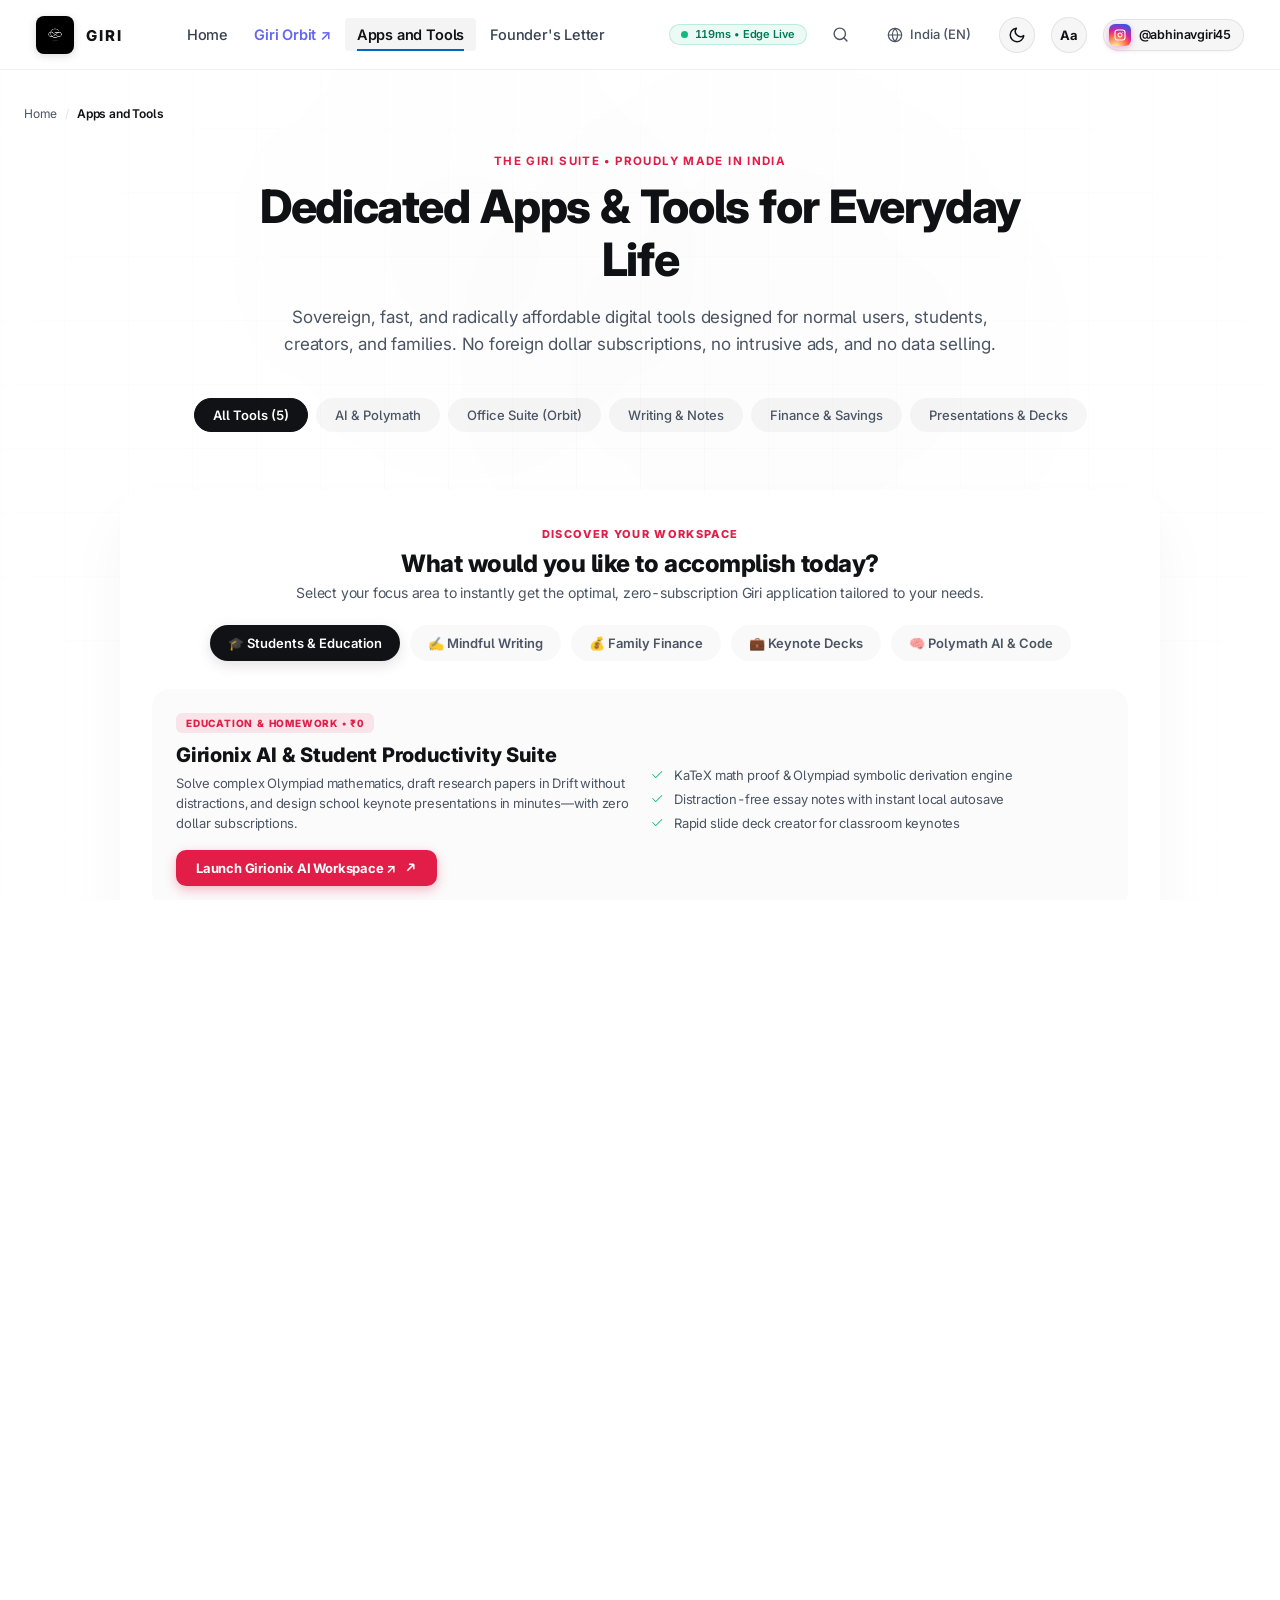
==== commit 1820c814: "feat: comprehensive mobile phone optimization (responsive header, bottom dock safe areas, touch targ" ====
--- a/apps.html
+++ b/apps.html
@@ -2,7 +2,7 @@
 <html lang="en">
 <head>
   <meta charset="UTF-8">
-  <meta name="viewport" content="width=device-width, initial-scale=1.0">
+  <meta name="viewport" content="width=device-width, initial-scale=1.0, viewport-fit=cover">
   <title>Apps and Tools — Giri | Proudly Made in India</title>
   <meta name="description" content="Explore the Giri suite of sovereign, distraction-free, and affordable everyday software tools made in India for students, families, and creators.">
   
--- a/css/styles.css
+++ b/css/styles.css
@@ -8352,3 +8352,479 @@
   color: #ffffff;
   box-shadow: 0 10px 30px rgba(37, 99, 235, 0.4);
 }
+
+/* ==========================================================================
+   ULTRA-RESPONSIVE MOBILE PHONE OPTIMIZATION SUITE (< 860px, < 768px, < 520px, < 360px)
+   Engineered for iOS Safari, Android Chrome, and all Mobile Touchscreens
+   ========================================================================== */
+
+/* 1. Global Viewport & Horizontal Overflow Lock */
+html, body {
+  overflow-x: hidden;
+  max-width: 100vw;
+  width: 100%;
+}
+
+/* Prevent iOS Safari 16px auto-zoom on inputs */
+@media (max-width: 768px) {
+  input, select, textarea {
+    font-size: 16px !important;
+  }
+}
+
+/* 2. Top Header & Navigation on Mobile (< 860px) */
+@media (max-width: 860px) {
+  .zoho-header {
+    height: 58px !important;
+    padding: 0 16px !important;
+  }
+
+  /* Desktop nav hidden on mobile; mobile users use bottom dock */
+  .zoho-nav {
+    display: none !important;
+  }
+
+  .header-container {
+    gap: 10px !important;
+    justify-content: space-between !important;
+  }
+
+  .brand-name {
+    font-size: 15px !important;
+    letter-spacing: 0.05em;
+  }
+
+  .brand-logo-wrap {
+    width: 32px !important;
+    height: 32px !important;
+  }
+
+  .zoho-utilities {
+    gap: 6px !important;
+  }
+
+  /* Compact utilities on mobile */
+  .lang-selector span {
+    display: none !important;
+  }
+
+  .lang-selector {
+    padding: 7px 9px !important;
+  }
+
+  .util-btn,
+  .theme-toggle-btn,
+  .a11y-trigger-btn {
+    width: 36px !important;
+    height: 36px !important;
+    padding: 0 !important;
+    display: inline-flex !important;
+    align-items: center !important;
+    justify-content: center !important;
+  }
+
+  /* Live Edge Status Pill: Compact mode */
+  .live-status-pill {
+    padding: 4px 8px !important;
+    font-size: 11px !important;
+    gap: 5px !important;
+  }
+
+  /* Constrain flyout to viewport width */
+  .edge-status-flyout {
+    position: fixed !important;
+    top: 64px !important;
+    right: 12px !important;
+    left: 12px !important;
+    width: auto !important;
+    max-width: 360px !important;
+    margin-left: auto !important;
+    z-index: 10001 !important;
+  }
+}
+
+@media (max-width: 520px) {
+  /* Hide instagram text on small mobile screens, keep badge */
+  .founder-nav-pill span:not(.insta-gradient-badge) {
+    display: none !important;
+  }
+  .founder-nav-pill {
+    padding: 5px 8px !important;
+  }
+
+  #live-edge-text {
+    display: none !important;
+  }
+  .live-status-pill {
+    padding: 7px !important;
+    border-radius: 50% !important;
+    min-width: 32px !important;
+    min-height: 32px !important;
+    display: inline-flex !important;
+    align-items: center !important;
+    justify-content: center !important;
+  }
+}
+
+/* 3. Mobile Bottom Navigation Dock (< 768px) */
+@media (max-width: 768px) {
+  .mobile-bottom-dock {
+    display: flex !important;
+    position: fixed !important;
+    bottom: 0 !important;
+    left: 0 !important;
+    right: 0 !important;
+    height: auto !important;
+    min-height: 58px !important;
+    padding: 6px 12px calc(6px + env(safe-area-inset-bottom, 12px)) 12px !important;
+    background: rgba(255, 255, 255, 0.94) !important;
+    backdrop-filter: blur(20px) !important;
+    -webkit-backdrop-filter: blur(20px) !important;
+    border-top: 1px solid rgba(0, 0, 0, 0.08) !important;
+    z-index: 9999 !important;
+    justify-content: space-around !important;
+    align-items: center !important;
+  }
+
+  [data-theme="dark"] .mobile-bottom-dock {
+    background: rgba(15, 23, 42, 0.94) !important;
+    border-top-color: rgba(255, 255, 255, 0.1) !important;
+  }
+
+  body {
+    padding-bottom: calc(70px + env(safe-area-inset-bottom, 16px)) !important;
+  }
+
+  .dock-item {
+    min-width: 48px !important;
+    min-height: 44px !important;
+    padding: 4px 6px !important;
+    border-radius: 8px !important;
+    display: flex !important;
+    flex-direction: column !important;
+    align-items: center !important;
+    justify-content: center !important;
+    gap: 2px !important;
+    text-decoration: none !important;
+    font-size: 10px !important;
+    font-weight: 600 !important;
+    color: var(--text-secondary) !important;
+    transition: color 0.15s ease, transform 0.15s ease !important;
+  }
+
+  .dock-item:active {
+    transform: scale(0.92) !important;
+  }
+
+  .dock-item.is-active,
+  .dock-item:hover {
+    color: var(--brand-primary) !important;
+  }
+
+  [data-theme="dark"] .dock-item.is-active {
+    color: #38bdf8 !important;
+  }
+}
+
+/* 4. Hero Section Mobile Optimization */
+.hero-action-row {
+  display: flex;
+  gap: 14px;
+  justify-content: center;
+  flex-wrap: wrap;
+  width: 100%;
+}
+
+@media (max-width: 768px) {
+  .zoho-hero-section {
+    padding: 32px 16px 36px !important;
+  }
+
+  .hero-eyebrow {
+    font-size: 10px !important;
+    letter-spacing: 0.08em !important;
+    padding: 4px 10px !important;
+    line-height: 1.4 !important;
+    text-align: center !important;
+    max-width: 100% !important;
+  }
+
+  .hero-headline {
+    font-size: clamp(25px, 6.8vw, 34px) !important;
+    line-height: 1.22 !important;
+    margin: 14px 0 16px 0 !important;
+  }
+
+  .hero-headline-highlight {
+    font-size: clamp(16px, 4.2vw, 21px) !important;
+    line-height: 1.35 !important;
+    display: block !important;
+    margin-top: 6px !important;
+  }
+
+  .hero-search-wrapper {
+    margin: 20px 0 !important;
+    width: 100% !important;
+  }
+
+  .hero-search-box {
+    padding: 6px 10px 6px 14px !important;
+    gap: 8px !important;
+  }
+
+  .hero-search-icon svg {
+    width: 17px !important;
+    height: 17px !important;
+  }
+
+  .hero-search-controls {
+    gap: 4px !important;
+  }
+
+  .home-trust-strip {
+    gap: 12px 18px !important;
+    margin-top: 24px !important;
+    padding-top: 18px !important;
+  }
+
+  .trust-item {
+    font-size: 11.5px !important;
+  }
+}
+
+@media (max-width: 520px) {
+  .hero-action-row {
+    flex-direction: column !important;
+    align-items: stretch !important;
+    max-width: 320px !important;
+    margin: 0 auto !important;
+    gap: 10px !important;
+  }
+
+  .hero-action-row .fluent-btn-primary,
+  .hero-action-row .fluent-btn-secondary {
+    width: 100% !important;
+    min-height: 48px !important;
+    justify-content: center !important;
+    font-size: 15px !important;
+  }
+
+  .home-trust-strip {
+    display: grid !important;
+    grid-template-columns: 1fr 1fr !important;
+    gap: 10px 14px !important;
+    text-align: left !important;
+  }
+}
+
+/* 5. Interactive Rupee Savings Calculator Mobile Optimization */
+@media (max-width: 768px) {
+  .savings-calc-card {
+    padding: 20px 14px !important;
+    margin: 28px 12px !important;
+    border-radius: 14px !important;
+  }
+
+  .savings-calc-header {
+    margin-bottom: 20px !important;
+  }
+
+  .savings-calc-title {
+    font-size: clamp(20px, 5.5vw, 26px) !important;
+  }
+
+  .savings-calc-desc {
+    font-size: 13px !important;
+  }
+
+  .savings-calc-body {
+    grid-template-columns: 1fr !important;
+    gap: 18px !important;
+  }
+
+  .savings-controls-panel {
+    padding: 16px 12px !important;
+    gap: 18px !important;
+  }
+
+  .savings-results-panel {
+    padding: 20px 14px !important;
+  }
+
+  .savings-horizon-row {
+    display: flex !important;
+    gap: 6px !important;
+  }
+
+  .savings-horizon-btn {
+    flex: 1 !important;
+    min-height: 42px !important;
+    padding: 8px 4px !important;
+    font-size: 12.5px !important;
+  }
+
+  .savings-total-display {
+    font-size: clamp(32px, 8vw, 42px) !important;
+  }
+
+  .savings-cta-btn {
+    width: 100% !important;
+    min-height: 48px !important;
+    justify-content: center !important;
+  }
+}
+
+/* 6. App Catalog Cards & Filter Bar Mobile Optimization (apps.html) */
+@media (max-width: 768px) {
+  .catalog-filter-bar {
+    display: flex !important;
+    flex-wrap: nowrap !important;
+    overflow-x: auto !important;
+    -webkit-overflow-scrolling: touch !important;
+    justify-content: flex-start !important;
+    padding: 4px 16px 14px !important;
+    gap: 8px !important;
+    scrollbar-width: none; /* Firefox */
+  }
+
+  .catalog-filter-bar::-webkit-scrollbar {
+    display: none; /* Chrome/Safari */
+  }
+
+  .filter-chip {
+    flex-shrink: 0 !important;
+    min-height: 38px !important;
+    padding: 8px 16px !important;
+    font-size: 13px !important;
+  }
+
+  .catalog-card-fluent {
+    padding: 20px 16px !important;
+    margin-bottom: 20px !important;
+  }
+
+  .catalog-card-header {
+    flex-direction: column !important;
+    align-items: flex-start !important;
+    gap: 12px !important;
+  }
+
+  .catalog-actions-row {
+    flex-direction: column !important;
+    width: 100% !important;
+    gap: 8px !important;
+  }
+
+  .catalog-actions-row .fluent-btn-primary,
+  .catalog-actions-row .catalog-sub-btn {
+    width: 100% !important;
+    min-height: 46px !important;
+    justify-content: center !important;
+  }
+
+  .catalog-aux-actions {
+    display: flex !important;
+    width: 100% !important;
+    gap: 8px !important;
+    margin-top: 4px !important;
+  }
+
+  .catalog-pin-btn,
+  .tool-share-btn {
+    flex: 1 !important;
+    min-height: 42px !important;
+    justify-content: center !important;
+  }
+
+  .pinned-shelf {
+    margin: 0 12px 24px !important;
+    padding: 16px 12px !important;
+  }
+
+  .pinned-chips-row {
+    gap: 8px !important;
+  }
+
+  .pinned-chip-card {
+    min-height: 42px !important;
+    padding: 6px 12px !important;
+  }
+}
+
+/* 7. Keyboard Navigation Shortcuts Modal Mobile Optimization */
+@media (max-width: 600px) {
+  .shortcuts-dialog-card {
+    width: calc(100vw - 24px) !important;
+    max-width: 100% !important;
+    max-height: 85vh !important;
+    padding: 18px 14px !important;
+  }
+
+  .shortcuts-grid {
+    grid-template-columns: 1fr !important;
+    gap: 8px !important;
+  }
+
+  .shortcut-row {
+    padding: 8px 10px !important;
+  }
+}
+
+/* 8. Subpages Mobile Optimizations (founder.html, drift.html, kinetic.html, axis.html) */
+@media (max-width: 768px) {
+  .page-scroll-container {
+    padding: 0 12px !important;
+  }
+
+  .page-breadcrumbs {
+    font-size: 12px !important;
+    margin-bottom: 16px !important;
+  }
+
+  .letter-sheet {
+    padding: 24px 14px !important;
+    margin: 16px auto !important;
+  }
+
+  .letter-headline {
+    font-size: clamp(22px, 5.5vw, 28px) !important;
+  }
+
+  .founder-spotlight-card {
+    padding: 20px 14px !important;
+  }
+
+  .interactive-demo-card {
+    padding: 16px 10px !important;
+  }
+
+  .demo-header-actions {
+    flex-wrap: wrap !important;
+    gap: 6px !important;
+  }
+
+  .mini-action-btn {
+    min-height: 40px !important;
+    padding: 8px 14px !important;
+  }
+
+  .formatting-glyphs {
+    overflow-x: auto !important;
+    -webkit-overflow-scrolling: touch !important;
+    width: 100% !important;
+    scrollbar-width: none !important;
+  }
+
+  .formatting-glyphs::-webkit-scrollbar {
+    display: none !important;
+  }
+
+  /* Floating Toast Position on Mobile */
+  .giri-toast {
+    bottom: calc(68px + env(safe-area-inset-bottom, 14px)) !important;
+    right: 16px !important;
+    left: 16px !important;
+    justify-content: center !important;
+    text-align: center !important;
+  }
+}
--- a/css/styles.css
+++ b/css/styles.css
@@ -8352,3 +8352,479 @@
   color: #ffffff;
   box-shadow: 0 10px 30px rgba(37, 99, 235, 0.4);
 }
+
+/* ==========================================================================
+   ULTRA-RESPONSIVE MOBILE PHONE OPTIMIZATION SUITE (< 860px, < 768px, < 520px, < 360px)
+   Engineered for iOS Safari, Android Chrome, and all Mobile Touchscreens
+   ========================================================================== */
+
+/* 1. Global Viewport & Horizontal Overflow Lock */
+html, body {
+  overflow-x: hidden;
+  max-width: 100vw;
+  width: 100%;
+}
+
+/* Prevent iOS Safari 16px auto-zoom on inputs */
+@media (max-width: 768px) {
+  input, select, textarea {
+    font-size: 16px !important;
+  }
+}
+
+/* 2. Top Header & Navigation on Mobile (< 860px) */
+@media (max-width: 860px) {
+  .zoho-header {
+    height: 58px !important;
+    padding: 0 16px !important;
+  }
+
+  /* Desktop nav hidden on mobile; mobile users use bottom dock */
+  .zoho-nav {
+    display: none !important;
+  }
+
+  .header-container {
+    gap: 10px !important;
+    justify-content: space-between !important;
+  }
+
+  .brand-name {
+    font-size: 15px !important;
+    letter-spacing: 0.05em;
+  }
+
+  .brand-logo-wrap {
+    width: 32px !important;
+    height: 32px !important;
+  }
+
+  .zoho-utilities {
+    gap: 6px !important;
+  }
+
+  /* Compact utilities on mobile */
+  .lang-selector span {
+    display: none !important;
+  }
+
+  .lang-selector {
+    padding: 7px 9px !important;
+  }
+
+  .util-btn,
+  .theme-toggle-btn,
+  .a11y-trigger-btn {
+    width: 36px !important;
+    height: 36px !important;
+    padding: 0 !important;
+    display: inline-flex !important;
+    align-items: center !important;
+    justify-content: center !important;
+  }
+
+  /* Live Edge Status Pill: Compact mode */
+  .live-status-pill {
+    padding: 4px 8px !important;
+    font-size: 11px !important;
+    gap: 5px !important;
+  }
+
+  /* Constrain flyout to viewport width */
+  .edge-status-flyout {
+    position: fixed !important;
+    top: 64px !important;
+    right: 12px !important;
+    left: 12px !important;
+    width: auto !important;
+    max-width: 360px !important;
+    margin-left: auto !important;
+    z-index: 10001 !important;
+  }
+}
+
+@media (max-width: 520px) {
+  /* Hide instagram text on small mobile screens, keep badge */
+  .founder-nav-pill span:not(.insta-gradient-badge) {
+    display: none !important;
+  }
+  .founder-nav-pill {
+    padding: 5px 8px !important;
+  }
+
+  #live-edge-text {
+    display: none !important;
+  }
+  .live-status-pill {
+    padding: 7px !important;
+    border-radius: 50% !important;
+    min-width: 32px !important;
+    min-height: 32px !important;
+    display: inline-flex !important;
+    align-items: center !important;
+    justify-content: center !important;
+  }
+}
+
+/* 3. Mobile Bottom Navigation Dock (< 768px) */
+@media (max-width: 768px) {
+  .mobile-bottom-dock {
+    display: flex !important;
+    position: fixed !important;
+    bottom: 0 !important;
+    left: 0 !important;
+    right: 0 !important;
+    height: auto !important;
+    min-height: 58px !important;
+    padding: 6px 12px calc(6px + env(safe-area-inset-bottom, 12px)) 12px !important;
+    background: rgba(255, 255, 255, 0.94) !important;
+    backdrop-filter: blur(20px) !important;
+    -webkit-backdrop-filter: blur(20px) !important;
+    border-top: 1px solid rgba(0, 0, 0, 0.08) !important;
+    z-index: 9999 !important;
+    justify-content: space-around !important;
+    align-items: center !important;
+  }
+
+  [data-theme="dark"] .mobile-bottom-dock {
+    background: rgba(15, 23, 42, 0.94) !important;
+    border-top-color: rgba(255, 255, 255, 0.1) !important;
+  }
+
+  body {
+    padding-bottom: calc(70px + env(safe-area-inset-bottom, 16px)) !important;
+  }
+
+  .dock-item {
+    min-width: 48px !important;
+    min-height: 44px !important;
+    padding: 4px 6px !important;
+    border-radius: 8px !important;
+    display: flex !important;
+    flex-direction: column !important;
+    align-items: center !important;
+    justify-content: center !important;
+    gap: 2px !important;
+    text-decoration: none !important;
+    font-size: 10px !important;
+    font-weight: 600 !important;
+    color: var(--text-secondary) !important;
+    transition: color 0.15s ease, transform 0.15s ease !important;
+  }
+
+  .dock-item:active {
+    transform: scale(0.92) !important;
+  }
+
+  .dock-item.is-active,
+  .dock-item:hover {
+    color: var(--brand-primary) !important;
+  }
+
+  [data-theme="dark"] .dock-item.is-active {
+    color: #38bdf8 !important;
+  }
+}
+
+/* 4. Hero Section Mobile Optimization */
+.hero-action-row {
+  display: flex;
+  gap: 14px;
+  justify-content: center;
+  flex-wrap: wrap;
+  width: 100%;
+}
+
+@media (max-width: 768px) {
+  .zoho-hero-section {
+    padding: 32px 16px 36px !important;
+  }
+
+  .hero-eyebrow {
+    font-size: 10px !important;
+    letter-spacing: 0.08em !important;
+    padding: 4px 10px !important;
+    line-height: 1.4 !important;
+    text-align: center !important;
+    max-width: 100% !important;
+  }
+
+  .hero-headline {
+    font-size: clamp(25px, 6.8vw, 34px) !important;
+    line-height: 1.22 !important;
+    margin: 14px 0 16px 0 !important;
+  }
+
+  .hero-headline-highlight {
+    font-size: clamp(16px, 4.2vw, 21px) !important;
+    line-height: 1.35 !important;
+    display: block !important;
+    margin-top: 6px !important;
+  }
+
+  .hero-search-wrapper {
+    margin: 20px 0 !important;
+    width: 100% !important;
+  }
+
+  .hero-search-box {
+    padding: 6px 10px 6px 14px !important;
+    gap: 8px !important;
+  }
+
+  .hero-search-icon svg {
+    width: 17px !important;
+    height: 17px !important;
+  }
+
+  .hero-search-controls {
+    gap: 4px !important;
+  }
+
+  .home-trust-strip {
+    gap: 12px 18px !important;
+    margin-top: 24px !important;
+    padding-top: 18px !important;
+  }
+
+  .trust-item {
+    font-size: 11.5px !important;
+  }
+}
+
+@media (max-width: 520px) {
+  .hero-action-row {
+    flex-direction: column !important;
+    align-items: stretch !important;
+    max-width: 320px !important;
+    margin: 0 auto !important;
+    gap: 10px !important;
+  }
+
+  .hero-action-row .fluent-btn-primary,
+  .hero-action-row .fluent-btn-secondary {
+    width: 100% !important;
+    min-height: 48px !important;
+    justify-content: center !important;
+    font-size: 15px !important;
+  }
+
+  .home-trust-strip {
+    display: grid !important;
+    grid-template-columns: 1fr 1fr !important;
+    gap: 10px 14px !important;
+    text-align: left !important;
+  }
+}
+
+/* 5. Interactive Rupee Savings Calculator Mobile Optimization */
+@media (max-width: 768px) {
+  .savings-calc-card {
+    padding: 20px 14px !important;
+    margin: 28px 12px !important;
+    border-radius: 14px !important;
+  }
+
+  .savings-calc-header {
+    margin-bottom: 20px !important;
+  }
+
+  .savings-calc-title {
+    font-size: clamp(20px, 5.5vw, 26px) !important;
+  }
+
+  .savings-calc-desc {
+    font-size: 13px !important;
+  }
+
+  .savings-calc-body {
+    grid-template-columns: 1fr !important;
+    gap: 18px !important;
+  }
+
+  .savings-controls-panel {
+    padding: 16px 12px !important;
+    gap: 18px !important;
+  }
+
+  .savings-results-panel {
+    padding: 20px 14px !important;
+  }
+
+  .savings-horizon-row {
+    display: flex !important;
+    gap: 6px !important;
+  }
+
+  .savings-horizon-btn {
+    flex: 1 !important;
+    min-height: 42px !important;
+    padding: 8px 4px !important;
+    font-size: 12.5px !important;
+  }
+
+  .savings-total-display {
+    font-size: clamp(32px, 8vw, 42px) !important;
+  }
+
+  .savings-cta-btn {
+    width: 100% !important;
+    min-height: 48px !important;
+    justify-content: center !important;
+  }
+}
+
+/* 6. App Catalog Cards & Filter Bar Mobile Optimization (apps.html) */
+@media (max-width: 768px) {
+  .catalog-filter-bar {
+    display: flex !important;
+    flex-wrap: nowrap !important;
+    overflow-x: auto !important;
+    -webkit-overflow-scrolling: touch !important;
+    justify-content: flex-start !important;
+    padding: 4px 16px 14px !important;
+    gap: 8px !important;
+    scrollbar-width: none; /* Firefox */
+  }
+
+  .catalog-filter-bar::-webkit-scrollbar {
+    display: none; /* Chrome/Safari */
+  }
+
+  .filter-chip {
+    flex-shrink: 0 !important;
+    min-height: 38px !important;
+    padding: 8px 16px !important;
+    font-size: 13px !important;
+  }
+
+  .catalog-card-fluent {
+    padding: 20px 16px !important;
+    margin-bottom: 20px !important;
+  }
+
+  .catalog-card-header {
+    flex-direction: column !important;
+    align-items: flex-start !important;
+    gap: 12px !important;
+  }
+
+  .catalog-actions-row {
+    flex-direction: column !important;
+    width: 100% !important;
+    gap: 8px !important;
+  }
+
+  .catalog-actions-row .fluent-btn-primary,
+  .catalog-actions-row .catalog-sub-btn {
+    width: 100% !important;
+    min-height: 46px !important;
+    justify-content: center !important;
+  }
+
+  .catalog-aux-actions {
+    display: flex !important;
+    width: 100% !important;
+    gap: 8px !important;
+    margin-top: 4px !important;
+  }
+
+  .catalog-pin-btn,
+  .tool-share-btn {
+    flex: 1 !important;
+    min-height: 42px !important;
+    justify-content: center !important;
+  }
+
+  .pinned-shelf {
+    margin: 0 12px 24px !important;
+    padding: 16px 12px !important;
+  }
+
+  .pinned-chips-row {
+    gap: 8px !important;
+  }
+
+  .pinned-chip-card {
+    min-height: 42px !important;
+    padding: 6px 12px !important;
+  }
+}
+
+/* 7. Keyboard Navigation Shortcuts Modal Mobile Optimization */
+@media (max-width: 600px) {
+  .shortcuts-dialog-card {
+    width: calc(100vw - 24px) !important;
+    max-width: 100% !important;
+    max-height: 85vh !important;
+    padding: 18px 14px !important;
+  }
+
+  .shortcuts-grid {
+    grid-template-columns: 1fr !important;
+    gap: 8px !important;
+  }
+
+  .shortcut-row {
+    padding: 8px 10px !important;
+  }
+}
+
+/* 8. Subpages Mobile Optimizations (founder.html, drift.html, kinetic.html, axis.html) */
+@media (max-width: 768px) {
+  .page-scroll-container {
+    padding: 0 12px !important;
+  }
+
+  .page-breadcrumbs {
+    font-size: 12px !important;
+    margin-bottom: 16px !important;
+  }
+
+  .letter-sheet {
+    padding: 24px 14px !important;
+    margin: 16px auto !important;
+  }
+
+  .letter-headline {
+    font-size: clamp(22px, 5.5vw, 28px) !important;
+  }
+
+  .founder-spotlight-card {
+    padding: 20px 14px !important;
+  }
+
+  .interactive-demo-card {
+    padding: 16px 10px !important;
+  }
+
+  .demo-header-actions {
+    flex-wrap: wrap !important;
+    gap: 6px !important;
+  }
+
+  .mini-action-btn {
+    min-height: 40px !important;
+    padding: 8px 14px !important;
+  }
+
+  .formatting-glyphs {
+    overflow-x: auto !important;
+    -webkit-overflow-scrolling: touch !important;
+    width: 100% !important;
+    scrollbar-width: none !important;
+  }
+
+  .formatting-glyphs::-webkit-scrollbar {
+    display: none !important;
+  }
+
+  /* Floating Toast Position on Mobile */
+  .giri-toast {
+    bottom: calc(68px + env(safe-area-inset-bottom, 14px)) !important;
+    right: 16px !important;
+    left: 16px !important;
+    justify-content: center !important;
+    text-align: center !important;
+  }
+}
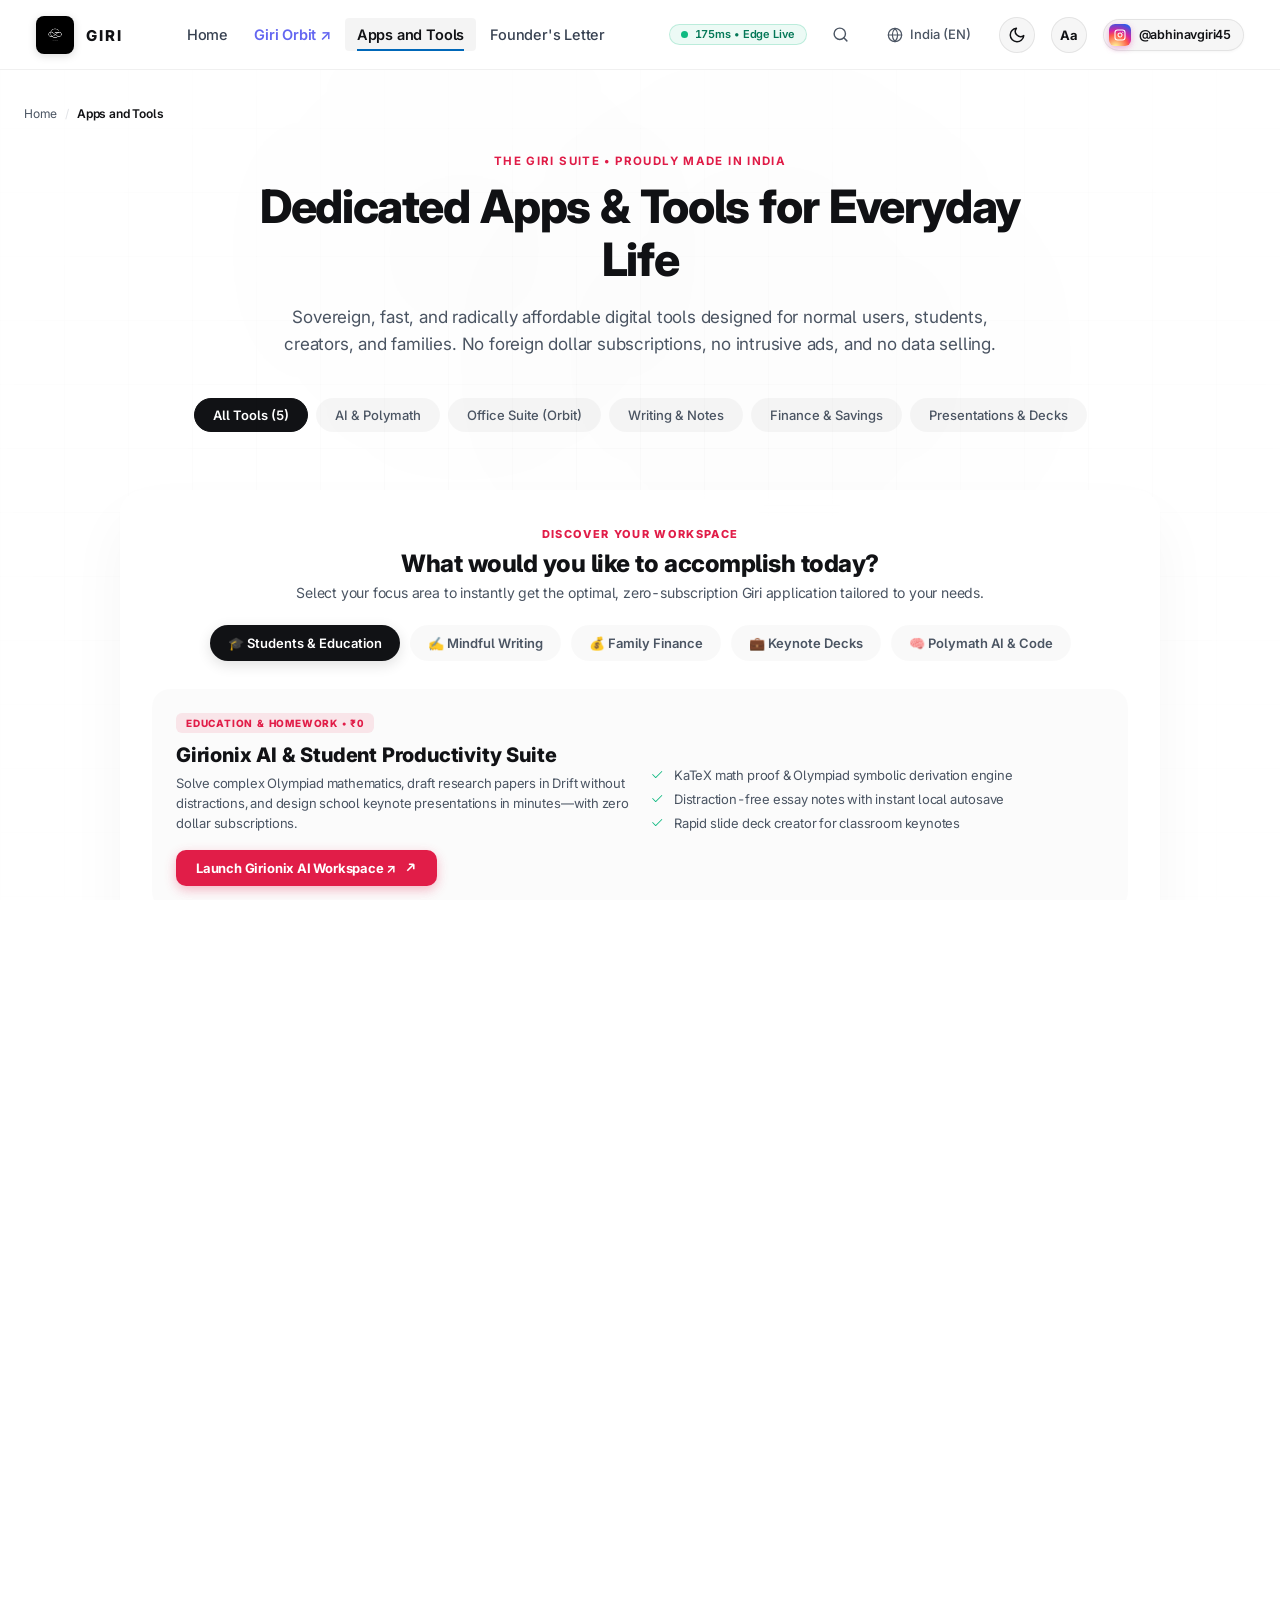
==== commit dd1b7562: "fix(theme): complete light and dark mode visibility overhaul, eliminate black-on-black text, enforce" ====
--- a/apps.html
+++ b/apps.html
@@ -15,7 +15,7 @@
   <link href="https://fonts.googleapis.com/css2?family=Inter:wght@300;400;500;600;700;800&family=Newsreader:ital,opsz,wght@0,6..72,400;0,6..72,500;1,6..72,400;1,6..72,500&family=JetBrains+Mono:wght@400;500&display=swap" rel="stylesheet">
   
   <!-- Performance Preloads for 1M+ Edge Delivery -->
-  <link rel="preload" href="css/styles.css" as="style">
+  <link rel="preload" href="css/styles.css?v=20260915_lux" as="style">
   <link rel="preload" href="assets/logo.png?v=2" as="image" fetchpriority="high">
   <link rel="modulepreload" href="js/modules/studio.js">
 
@@ -34,7 +34,7 @@
   </script>
 
   <!-- Design System Stylesheet -->
-  <link rel="stylesheet" href="css/styles.css">
+  <link rel="stylesheet" href="css/styles.css?v=20260915_lux">
   <link rel="canonical" href="https://giricorporation.pages.dev/apps.html">
   <link rel="sitemap" type="application/xml" href="sitemap.xml">
 
--- a/css/styles.css
+++ b/css/styles.css
@@ -8828,3 +8828,453 @@
     text-align: center !important;
   }
 }
+
+
+/* ==========================================================================
+   MASTER CONTRAST & VISIBILITY OVERHAUL (LIGHT & DARK MODES)
+   Guarantees 100% Crisp Visibility, 7:1+ Contrast & Zero Invisible Elements
+   ========================================================================== */
+
+/* --- 1. LIGHT MODE HERO & BUTTON REINFORCEMENTS --- */
+.hero-headline {
+  color: #0f172a !important;
+}
+
+.hero-headline-highlight {
+  color: #1e293b !important;
+}
+
+.hero-eyebrow {
+  color: #0067b8 !important;
+  background: rgba(0, 103, 184, 0.08) !important;
+  border: 1px solid rgba(0, 103, 184, 0.22) !important;
+  font-weight: 700 !important;
+}
+
+.hero-accent-bar {
+  background-color: #e11d48 !important;
+  box-shadow: 0 1px 4px rgba(225, 29, 72, 0.25) !important;
+}
+
+.fluent-btn-primary {
+  display: inline-flex !important;
+  align-items: center !important;
+  justify-content: center !important;
+  gap: 8px !important;
+  background-color: #0067b8 !important;
+  background: #0067b8 !important;
+  color: #ffffff !important;
+  font-size: 15px !important;
+  font-weight: 600 !important;
+  padding: 12px 26px !important;
+  border-radius: 6px !important;
+  text-decoration: none !important;
+  border: 1.5px solid #0067b8 !important;
+  box-shadow: 0 3px 12px rgba(0, 103, 184, 0.32) !important;
+  cursor: pointer !important;
+  transition: all 0.18s ease !important;
+}
+
+.fluent-btn-primary span {
+  color: #ffffff !important;
+}
+
+.fluent-btn-primary svg {
+  stroke: #ffffff !important;
+}
+
+.fluent-btn-primary:hover {
+  background-color: #005da6 !important;
+  background: #005da6 !important;
+  border-color: #005da6 !important;
+  color: #ffffff !important;
+  transform: translateY(-1px) !important;
+  box-shadow: 0 6px 20px rgba(0, 103, 184, 0.42) !important;
+}
+
+.fluent-btn-secondary {
+  display: inline-flex !important;
+  align-items: center !important;
+  justify-content: center !important;
+  gap: 8px !important;
+  background-color: #ffffff !important;
+  background: #ffffff !important;
+  color: #0f172a !important;
+  font-size: 15px !important;
+  font-weight: 600 !important;
+  padding: 12px 26px !important;
+  border-radius: 6px !important;
+  text-decoration: none !important;
+  border: 1.5px solid #94a3b8 !important;
+  box-shadow: 0 2px 8px rgba(0, 0, 0, 0.06) !important;
+  cursor: pointer !important;
+  transition: all 0.18s ease !important;
+}
+
+.fluent-btn-secondary span {
+  color: #0f172a !important;
+}
+
+.fluent-btn-secondary svg {
+  stroke: #0f172a !important;
+}
+
+.fluent-btn-secondary:hover {
+  background-color: #f8fafc !important;
+  background: #f8fafc !important;
+  border-color: #0f172a !important;
+  color: #0f172a !important;
+  transform: translateY(-1px) !important;
+  box-shadow: 0 4px 14px rgba(0, 0, 0, 0.1) !important;
+}
+
+/* --- 2. DARK MODE MASTER ELEVATION ([data-theme="dark"]) --- */
+[data-theme="dark"] body {
+  background-color: #08090e !important;
+  color: #ffffff !important;
+}
+
+/* Glowing White Headline in Dark Mode */
+[data-theme="dark"] .hero-headline,
+[data-theme="dark"] .hero-headline * {
+  color: #ffffff !important;
+}
+
+[data-theme="dark"] .hero-headline {
+  text-shadow: 0 2px 20px rgba(255, 255, 255, 0.15) !important;
+}
+
+[data-theme="dark"] .hero-headline-highlight {
+  color: #e2e8f0 !important;
+  display: block !important;
+  text-shadow: 0 0 16px rgba(148, 163, 184, 0.2) !important;
+}
+
+[data-theme="dark"] .hero-eyebrow {
+  color: #38bdf8 !important;
+  background: rgba(56, 189, 248, 0.14) !important;
+  border: 1px solid rgba(56, 189, 248, 0.3) !important;
+}
+
+[data-theme="dark"] .hero-accent-bar {
+  background-color: #f43f5e !important;
+  box-shadow: 0 0 14px rgba(244, 63, 94, 0.7) !important;
+}
+
+/* Dark Mode Search Box */
+[data-theme="dark"] .hero-search-box {
+  background: #121522 !important;
+  border: 1.5px solid rgba(255, 255, 255, 0.2) !important;
+  box-shadow: 0 8px 24px rgba(0, 0, 0, 0.6) !important;
+}
+
+[data-theme="dark"] .hero-search-input {
+  color: #ffffff !important;
+}
+
+[data-theme="dark"] .hero-search-input::placeholder {
+  color: #94a3b8 !important;
+}
+
+[data-theme="dark"] .hero-search-icon {
+  color: #94a3b8 !important;
+}
+
+[data-theme="dark"] .antigravity-mic-btn {
+  background: rgba(255, 255, 255, 0.08) !important;
+  border: 1px solid rgba(255, 255, 255, 0.18) !important;
+  color: #f43f5e !important;
+}
+
+[data-theme="dark"] .kbd-shortcut {
+  background: rgba(255, 255, 255, 0.1) !important;
+  color: #cbd5e1 !important;
+  border: 1px solid rgba(255, 255, 255, 0.15) !important;
+}
+
+/* Dark Mode Primary & Secondary Buttons */
+[data-theme="dark"] .fluent-btn-primary {
+  background-color: #2563eb !important;
+  background: #2563eb !important;
+  border: 1.5px solid #3b82f6 !important;
+  color: #ffffff !important;
+  box-shadow: 0 4px 16px rgba(37, 99, 235, 0.5) !important;
+}
+
+[data-theme="dark"] .fluent-btn-primary span {
+  color: #ffffff !important;
+}
+
+[data-theme="dark"] .fluent-btn-primary svg {
+  stroke: #ffffff !important;
+}
+
+[data-theme="dark"] .fluent-btn-primary:hover {
+  background-color: #1d4ed8 !important;
+  background: #1d4ed8 !important;
+  border-color: #60a5fa !important;
+  box-shadow: 0 6px 22px rgba(37, 99, 235, 0.65) !important;
+}
+
+[data-theme="dark"] .fluent-btn-secondary {
+  background-color: #181d2e !important;
+  background: #181d2e !important;
+  border: 1.5px solid rgba(255, 255, 255, 0.28) !important;
+  color: #f8fafc !important;
+  box-shadow: 0 2px 10px rgba(0, 0, 0, 0.45) !important;
+}
+
+[data-theme="dark"] .fluent-btn-secondary span {
+  color: #f8fafc !important;
+}
+
+[data-theme="dark"] .fluent-btn-secondary svg {
+  stroke: #f8fafc !important;
+}
+
+[data-theme="dark"] .fluent-btn-secondary:hover {
+  background-color: #232a42 !important;
+  background: #232a42 !important;
+  border-color: rgba(255, 255, 255, 0.5) !important;
+  color: #ffffff !important;
+}
+
+/* Dark Mode Header & Nav */
+[data-theme="dark"] .zoho-header {
+  background: rgba(8, 9, 14, 0.94) !important;
+  border-bottom: 1px solid rgba(255, 255, 255, 0.12) !important;
+}
+
+[data-theme="dark"] .brand-name {
+  color: #ffffff !important;
+}
+
+[data-theme="dark"] .nav-link {
+  color: #cbd5e1 !important;
+}
+
+[data-theme="dark"] .nav-link:hover,
+[data-theme="dark"] .nav-link.is-active-page {
+  color: #ffffff !important;
+  background: rgba(255, 255, 255, 0.1) !important;
+}
+
+[data-theme="dark"] .nav-link-orbit {
+  color: #a5b4fc !important;
+}
+
+[data-theme="dark"] .util-btn,
+[data-theme="dark"] .lang-selector,
+[data-theme="dark"] .theme-toggle-btn,
+[data-theme="dark"] .a11y-trigger-btn {
+  background: rgba(255, 255, 255, 0.08) !important;
+  border: 1px solid rgba(255, 255, 255, 0.16) !important;
+  color: #ffffff !important;
+}
+
+[data-theme="dark"] .live-status-pill {
+  background: rgba(16, 185, 129, 0.14) !important;
+  border: 1px solid rgba(16, 185, 129, 0.3) !important;
+  color: #34d399 !important;
+}
+
+[data-theme="dark"] .trust-item {
+  color: #cbd5e1 !important;
+}
+
+[data-theme="dark"] .trust-dot {
+  background: #10b981 !important;
+  box-shadow: 0 0 8px rgba(16, 185, 129, 0.7) !important;
+}
+
+/* Dark Mode Cards, Ribbon, and Calculator */
+[data-theme="dark"] .quick-ribbon-card {
+  background: #121522 !important;
+  border: 1px solid rgba(255, 255, 255, 0.12) !important;
+}
+
+[data-theme="dark"] .quick-ribbon-title {
+  color: #ffffff !important;
+}
+
+[data-theme="dark"] .quick-ribbon-desc {
+  color: #94a3b8 !important;
+}
+
+[data-theme="dark"] .home-suite-card {
+  background: #111420 !important;
+  border: 1px solid rgba(255, 255, 255, 0.12) !important;
+}
+
+[data-theme="dark"] .home-card-title {
+  color: #ffffff !important;
+}
+
+[data-theme="dark"] .home-card-tagline {
+  color: #38bdf8 !important;
+}
+
+[data-theme="dark"] .home-card-desc {
+  color: #cbd5e1 !important;
+}
+
+[data-theme="dark"] .home-card-features li span {
+  color: #e2e8f0 !important;
+}
+
+[data-theme="dark"] .home-card-btn {
+  background: #181d2e !important;
+  border: 1px solid rgba(255, 255, 255, 0.2) !important;
+  color: #ffffff !important;
+}
+
+[data-theme="dark"] .home-card-btn:hover {
+  background: #2563eb !important;
+  border-color: #3b82f6 !important;
+}
+
+[data-theme="dark"] .savings-calc-card {
+  background: #111420 !important;
+  border: 1px solid rgba(255, 255, 255, 0.15) !important;
+}
+
+[data-theme="dark"] .savings-calc-title {
+  color: #ffffff !important;
+}
+
+[data-theme="dark"] .savings-calc-desc {
+  color: #94a3b8 !important;
+}
+
+[data-theme="dark"] .savings-controls-panel {
+  background: #161b2c !important;
+  border: 1px solid rgba(255, 255, 255, 0.1) !important;
+}
+
+[data-theme="dark"] .savings-label {
+  color: #e2e8f0 !important;
+}
+
+[data-theme="dark"] .savings-slider-val {
+  background: #2563eb !important;
+  color: #ffffff !important;
+}
+
+[data-theme="dark"] .savings-horizon-btn {
+  background: #121522 !important;
+  border: 1px solid rgba(255, 255, 255, 0.15) !important;
+  color: #cbd5e1 !important;
+}
+
+[data-theme="dark"] .savings-horizon-btn.is-active {
+  background: #2563eb !important;
+  border-color: #3b82f6 !important;
+  color: #ffffff !important;
+}
+
+[data-theme="dark"] .savings-results-panel {
+  background: #181f33 !important;
+  border: 1.5px solid rgba(59, 130, 246, 0.4) !important;
+}
+
+[data-theme="dark"] .savings-total-display {
+  color: #38bdf8 !important;
+  text-shadow: 0 0 25px rgba(56, 189, 248, 0.35) !important;
+}
+
+[data-theme="dark"] .savings-breakdown-label {
+  color: #94a3b8 !important;
+}
+
+[data-theme="dark"] .savings-breakdown-cost {
+  color: #f87171 !important;
+}
+
+[data-theme="dark"] .savings-breakdown-giri {
+  color: #34d399 !important;
+}
+
+[data-theme="dark"] .cost-comparison-card {
+  background: #111420 !important;
+  border: 1px solid rgba(255, 255, 255, 0.12) !important;
+}
+
+[data-theme="dark"] .cost-col.foreign-monopoly {
+  background: #1f1215 !important;
+  border: 1px solid rgba(239, 68, 68, 0.3) !important;
+}
+
+[data-theme="dark"] .cost-col.giri-sovereign {
+  background: #0d1f1c !important;
+  border: 1px solid rgba(16, 185, 129, 0.35) !important;
+}
+
+[data-theme="dark"] .trust-standards-card {
+  background: #111420 !important;
+  border: 1px solid rgba(255, 255, 255, 0.12) !important;
+}
+
+[data-theme="dark"] .trust-card {
+  background: #151a2a !important;
+  border: 1px solid rgba(255, 255, 255, 0.1) !important;
+}
+
+[data-theme="dark"] .trust-card-title {
+  color: #ffffff !important;
+}
+
+[data-theme="dark"] .trust-card-desc {
+  color: #cbd5e1 !important;
+}
+
+[data-theme="dark"] .founder-spotlight-card {
+  background: #111420 !important;
+  border: 1px solid rgba(255, 255, 255, 0.14) !important;
+}
+
+[data-theme="dark"] .founder-spotlight-quote {
+  color: #f1f5f9 !important;
+}
+
+[data-theme="dark"] .founder-spotlight-author {
+  color: #ffffff !important;
+}
+
+/* Dark Mode Modals & Popovers */
+[data-theme="dark"] .shortcuts-card,
+[data-theme="dark"] .shortcuts-dialog-card {
+  background: #111420 !important;
+  border: 1px solid rgba(255, 255, 255, 0.18) !important;
+  color: #ffffff !important;
+}
+
+[data-theme="dark"] .shortcut-row {
+  background: #161b2c !important;
+  border: 1px solid rgba(255, 255, 255, 0.08) !important;
+  color: #e2e8f0 !important;
+}
+
+[data-theme="dark"] .shortcut-keys kbd {
+  background: #232a42 !important;
+  border-color: rgba(255, 255, 255, 0.2) !important;
+  color: #ffffff !important;
+}
+
+[data-theme="dark"] .edge-status-flyout {
+  background: #121522 !important;
+  border: 1px solid rgba(255, 255, 255, 0.18) !important;
+  color: #ffffff !important;
+}
+
+[data-theme="dark"] .edge-flyout-label {
+  color: #94a3b8 !important;
+}
+
+[data-theme="dark"] .edge-flyout-val {
+  color: #ffffff !important;
+}
+
+[data-theme="dark"] .edge-retest-btn {
+  background: #2563eb !important;
+  color: #ffffff !important;
+}
--- a/css/styles.css
+++ b/css/styles.css
@@ -8828,3 +8828,453 @@
     text-align: center !important;
   }
 }
+
+
+/* ==========================================================================
+   MASTER CONTRAST & VISIBILITY OVERHAUL (LIGHT & DARK MODES)
+   Guarantees 100% Crisp Visibility, 7:1+ Contrast & Zero Invisible Elements
+   ========================================================================== */
+
+/* --- 1. LIGHT MODE HERO & BUTTON REINFORCEMENTS --- */
+.hero-headline {
+  color: #0f172a !important;
+}
+
+.hero-headline-highlight {
+  color: #1e293b !important;
+}
+
+.hero-eyebrow {
+  color: #0067b8 !important;
+  background: rgba(0, 103, 184, 0.08) !important;
+  border: 1px solid rgba(0, 103, 184, 0.22) !important;
+  font-weight: 700 !important;
+}
+
+.hero-accent-bar {
+  background-color: #e11d48 !important;
+  box-shadow: 0 1px 4px rgba(225, 29, 72, 0.25) !important;
+}
+
+.fluent-btn-primary {
+  display: inline-flex !important;
+  align-items: center !important;
+  justify-content: center !important;
+  gap: 8px !important;
+  background-color: #0067b8 !important;
+  background: #0067b8 !important;
+  color: #ffffff !important;
+  font-size: 15px !important;
+  font-weight: 600 !important;
+  padding: 12px 26px !important;
+  border-radius: 6px !important;
+  text-decoration: none !important;
+  border: 1.5px solid #0067b8 !important;
+  box-shadow: 0 3px 12px rgba(0, 103, 184, 0.32) !important;
+  cursor: pointer !important;
+  transition: all 0.18s ease !important;
+}
+
+.fluent-btn-primary span {
+  color: #ffffff !important;
+}
+
+.fluent-btn-primary svg {
+  stroke: #ffffff !important;
+}
+
+.fluent-btn-primary:hover {
+  background-color: #005da6 !important;
+  background: #005da6 !important;
+  border-color: #005da6 !important;
+  color: #ffffff !important;
+  transform: translateY(-1px) !important;
+  box-shadow: 0 6px 20px rgba(0, 103, 184, 0.42) !important;
+}
+
+.fluent-btn-secondary {
+  display: inline-flex !important;
+  align-items: center !important;
+  justify-content: center !important;
+  gap: 8px !important;
+  background-color: #ffffff !important;
+  background: #ffffff !important;
+  color: #0f172a !important;
+  font-size: 15px !important;
+  font-weight: 600 !important;
+  padding: 12px 26px !important;
+  border-radius: 6px !important;
+  text-decoration: none !important;
+  border: 1.5px solid #94a3b8 !important;
+  box-shadow: 0 2px 8px rgba(0, 0, 0, 0.06) !important;
+  cursor: pointer !important;
+  transition: all 0.18s ease !important;
+}
+
+.fluent-btn-secondary span {
+  color: #0f172a !important;
+}
+
+.fluent-btn-secondary svg {
+  stroke: #0f172a !important;
+}
+
+.fluent-btn-secondary:hover {
+  background-color: #f8fafc !important;
+  background: #f8fafc !important;
+  border-color: #0f172a !important;
+  color: #0f172a !important;
+  transform: translateY(-1px) !important;
+  box-shadow: 0 4px 14px rgba(0, 0, 0, 0.1) !important;
+}
+
+/* --- 2. DARK MODE MASTER ELEVATION ([data-theme="dark"]) --- */
+[data-theme="dark"] body {
+  background-color: #08090e !important;
+  color: #ffffff !important;
+}
+
+/* Glowing White Headline in Dark Mode */
+[data-theme="dark"] .hero-headline,
+[data-theme="dark"] .hero-headline * {
+  color: #ffffff !important;
+}
+
+[data-theme="dark"] .hero-headline {
+  text-shadow: 0 2px 20px rgba(255, 255, 255, 0.15) !important;
+}
+
+[data-theme="dark"] .hero-headline-highlight {
+  color: #e2e8f0 !important;
+  display: block !important;
+  text-shadow: 0 0 16px rgba(148, 163, 184, 0.2) !important;
+}
+
+[data-theme="dark"] .hero-eyebrow {
+  color: #38bdf8 !important;
+  background: rgba(56, 189, 248, 0.14) !important;
+  border: 1px solid rgba(56, 189, 248, 0.3) !important;
+}
+
+[data-theme="dark"] .hero-accent-bar {
+  background-color: #f43f5e !important;
+  box-shadow: 0 0 14px rgba(244, 63, 94, 0.7) !important;
+}
+
+/* Dark Mode Search Box */
+[data-theme="dark"] .hero-search-box {
+  background: #121522 !important;
+  border: 1.5px solid rgba(255, 255, 255, 0.2) !important;
+  box-shadow: 0 8px 24px rgba(0, 0, 0, 0.6) !important;
+}
+
+[data-theme="dark"] .hero-search-input {
+  color: #ffffff !important;
+}
+
+[data-theme="dark"] .hero-search-input::placeholder {
+  color: #94a3b8 !important;
+}
+
+[data-theme="dark"] .hero-search-icon {
+  color: #94a3b8 !important;
+}
+
+[data-theme="dark"] .antigravity-mic-btn {
+  background: rgba(255, 255, 255, 0.08) !important;
+  border: 1px solid rgba(255, 255, 255, 0.18) !important;
+  color: #f43f5e !important;
+}
+
+[data-theme="dark"] .kbd-shortcut {
+  background: rgba(255, 255, 255, 0.1) !important;
+  color: #cbd5e1 !important;
+  border: 1px solid rgba(255, 255, 255, 0.15) !important;
+}
+
+/* Dark Mode Primary & Secondary Buttons */
+[data-theme="dark"] .fluent-btn-primary {
+  background-color: #2563eb !important;
+  background: #2563eb !important;
+  border: 1.5px solid #3b82f6 !important;
+  color: #ffffff !important;
+  box-shadow: 0 4px 16px rgba(37, 99, 235, 0.5) !important;
+}
+
+[data-theme="dark"] .fluent-btn-primary span {
+  color: #ffffff !important;
+}
+
+[data-theme="dark"] .fluent-btn-primary svg {
+  stroke: #ffffff !important;
+}
+
+[data-theme="dark"] .fluent-btn-primary:hover {
+  background-color: #1d4ed8 !important;
+  background: #1d4ed8 !important;
+  border-color: #60a5fa !important;
+  box-shadow: 0 6px 22px rgba(37, 99, 235, 0.65) !important;
+}
+
+[data-theme="dark"] .fluent-btn-secondary {
+  background-color: #181d2e !important;
+  background: #181d2e !important;
+  border: 1.5px solid rgba(255, 255, 255, 0.28) !important;
+  color: #f8fafc !important;
+  box-shadow: 0 2px 10px rgba(0, 0, 0, 0.45) !important;
+}
+
+[data-theme="dark"] .fluent-btn-secondary span {
+  color: #f8fafc !important;
+}
+
+[data-theme="dark"] .fluent-btn-secondary svg {
+  stroke: #f8fafc !important;
+}
+
+[data-theme="dark"] .fluent-btn-secondary:hover {
+  background-color: #232a42 !important;
+  background: #232a42 !important;
+  border-color: rgba(255, 255, 255, 0.5) !important;
+  color: #ffffff !important;
+}
+
+/* Dark Mode Header & Nav */
+[data-theme="dark"] .zoho-header {
+  background: rgba(8, 9, 14, 0.94) !important;
+  border-bottom: 1px solid rgba(255, 255, 255, 0.12) !important;
+}
+
+[data-theme="dark"] .brand-name {
+  color: #ffffff !important;
+}
+
+[data-theme="dark"] .nav-link {
+  color: #cbd5e1 !important;
+}
+
+[data-theme="dark"] .nav-link:hover,
+[data-theme="dark"] .nav-link.is-active-page {
+  color: #ffffff !important;
+  background: rgba(255, 255, 255, 0.1) !important;
+}
+
+[data-theme="dark"] .nav-link-orbit {
+  color: #a5b4fc !important;
+}
+
+[data-theme="dark"] .util-btn,
+[data-theme="dark"] .lang-selector,
+[data-theme="dark"] .theme-toggle-btn,
+[data-theme="dark"] .a11y-trigger-btn {
+  background: rgba(255, 255, 255, 0.08) !important;
+  border: 1px solid rgba(255, 255, 255, 0.16) !important;
+  color: #ffffff !important;
+}
+
+[data-theme="dark"] .live-status-pill {
+  background: rgba(16, 185, 129, 0.14) !important;
+  border: 1px solid rgba(16, 185, 129, 0.3) !important;
+  color: #34d399 !important;
+}
+
+[data-theme="dark"] .trust-item {
+  color: #cbd5e1 !important;
+}
+
+[data-theme="dark"] .trust-dot {
+  background: #10b981 !important;
+  box-shadow: 0 0 8px rgba(16, 185, 129, 0.7) !important;
+}
+
+/* Dark Mode Cards, Ribbon, and Calculator */
+[data-theme="dark"] .quick-ribbon-card {
+  background: #121522 !important;
+  border: 1px solid rgba(255, 255, 255, 0.12) !important;
+}
+
+[data-theme="dark"] .quick-ribbon-title {
+  color: #ffffff !important;
+}
+
+[data-theme="dark"] .quick-ribbon-desc {
+  color: #94a3b8 !important;
+}
+
+[data-theme="dark"] .home-suite-card {
+  background: #111420 !important;
+  border: 1px solid rgba(255, 255, 255, 0.12) !important;
+}
+
+[data-theme="dark"] .home-card-title {
+  color: #ffffff !important;
+}
+
+[data-theme="dark"] .home-card-tagline {
+  color: #38bdf8 !important;
+}
+
+[data-theme="dark"] .home-card-desc {
+  color: #cbd5e1 !important;
+}
+
+[data-theme="dark"] .home-card-features li span {
+  color: #e2e8f0 !important;
+}
+
+[data-theme="dark"] .home-card-btn {
+  background: #181d2e !important;
+  border: 1px solid rgba(255, 255, 255, 0.2) !important;
+  color: #ffffff !important;
+}
+
+[data-theme="dark"] .home-card-btn:hover {
+  background: #2563eb !important;
+  border-color: #3b82f6 !important;
+}
+
+[data-theme="dark"] .savings-calc-card {
+  background: #111420 !important;
+  border: 1px solid rgba(255, 255, 255, 0.15) !important;
+}
+
+[data-theme="dark"] .savings-calc-title {
+  color: #ffffff !important;
+}
+
+[data-theme="dark"] .savings-calc-desc {
+  color: #94a3b8 !important;
+}
+
+[data-theme="dark"] .savings-controls-panel {
+  background: #161b2c !important;
+  border: 1px solid rgba(255, 255, 255, 0.1) !important;
+}
+
+[data-theme="dark"] .savings-label {
+  color: #e2e8f0 !important;
+}
+
+[data-theme="dark"] .savings-slider-val {
+  background: #2563eb !important;
+  color: #ffffff !important;
+}
+
+[data-theme="dark"] .savings-horizon-btn {
+  background: #121522 !important;
+  border: 1px solid rgba(255, 255, 255, 0.15) !important;
+  color: #cbd5e1 !important;
+}
+
+[data-theme="dark"] .savings-horizon-btn.is-active {
+  background: #2563eb !important;
+  border-color: #3b82f6 !important;
+  color: #ffffff !important;
+}
+
+[data-theme="dark"] .savings-results-panel {
+  background: #181f33 !important;
+  border: 1.5px solid rgba(59, 130, 246, 0.4) !important;
+}
+
+[data-theme="dark"] .savings-total-display {
+  color: #38bdf8 !important;
+  text-shadow: 0 0 25px rgba(56, 189, 248, 0.35) !important;
+}
+
+[data-theme="dark"] .savings-breakdown-label {
+  color: #94a3b8 !important;
+}
+
+[data-theme="dark"] .savings-breakdown-cost {
+  color: #f87171 !important;
+}
+
+[data-theme="dark"] .savings-breakdown-giri {
+  color: #34d399 !important;
+}
+
+[data-theme="dark"] .cost-comparison-card {
+  background: #111420 !important;
+  border: 1px solid rgba(255, 255, 255, 0.12) !important;
+}
+
+[data-theme="dark"] .cost-col.foreign-monopoly {
+  background: #1f1215 !important;
+  border: 1px solid rgba(239, 68, 68, 0.3) !important;
+}
+
+[data-theme="dark"] .cost-col.giri-sovereign {
+  background: #0d1f1c !important;
+  border: 1px solid rgba(16, 185, 129, 0.35) !important;
+}
+
+[data-theme="dark"] .trust-standards-card {
+  background: #111420 !important;
+  border: 1px solid rgba(255, 255, 255, 0.12) !important;
+}
+
+[data-theme="dark"] .trust-card {
+  background: #151a2a !important;
+  border: 1px solid rgba(255, 255, 255, 0.1) !important;
+}
+
+[data-theme="dark"] .trust-card-title {
+  color: #ffffff !important;
+}
+
+[data-theme="dark"] .trust-card-desc {
+  color: #cbd5e1 !important;
+}
+
+[data-theme="dark"] .founder-spotlight-card {
+  background: #111420 !important;
+  border: 1px solid rgba(255, 255, 255, 0.14) !important;
+}
+
+[data-theme="dark"] .founder-spotlight-quote {
+  color: #f1f5f9 !important;
+}
+
+[data-theme="dark"] .founder-spotlight-author {
+  color: #ffffff !important;
+}
+
+/* Dark Mode Modals & Popovers */
+[data-theme="dark"] .shortcuts-card,
+[data-theme="dark"] .shortcuts-dialog-card {
+  background: #111420 !important;
+  border: 1px solid rgba(255, 255, 255, 0.18) !important;
+  color: #ffffff !important;
+}
+
+[data-theme="dark"] .shortcut-row {
+  background: #161b2c !important;
+  border: 1px solid rgba(255, 255, 255, 0.08) !important;
+  color: #e2e8f0 !important;
+}
+
+[data-theme="dark"] .shortcut-keys kbd {
+  background: #232a42 !important;
+  border-color: rgba(255, 255, 255, 0.2) !important;
+  color: #ffffff !important;
+}
+
+[data-theme="dark"] .edge-status-flyout {
+  background: #121522 !important;
+  border: 1px solid rgba(255, 255, 255, 0.18) !important;
+  color: #ffffff !important;
+}
+
+[data-theme="dark"] .edge-flyout-label {
+  color: #94a3b8 !important;
+}
+
+[data-theme="dark"] .edge-flyout-val {
+  color: #ffffff !important;
+}
+
+[data-theme="dark"] .edge-retest-btn {
+  background: #2563eb !important;
+  color: #ffffff !important;
+}
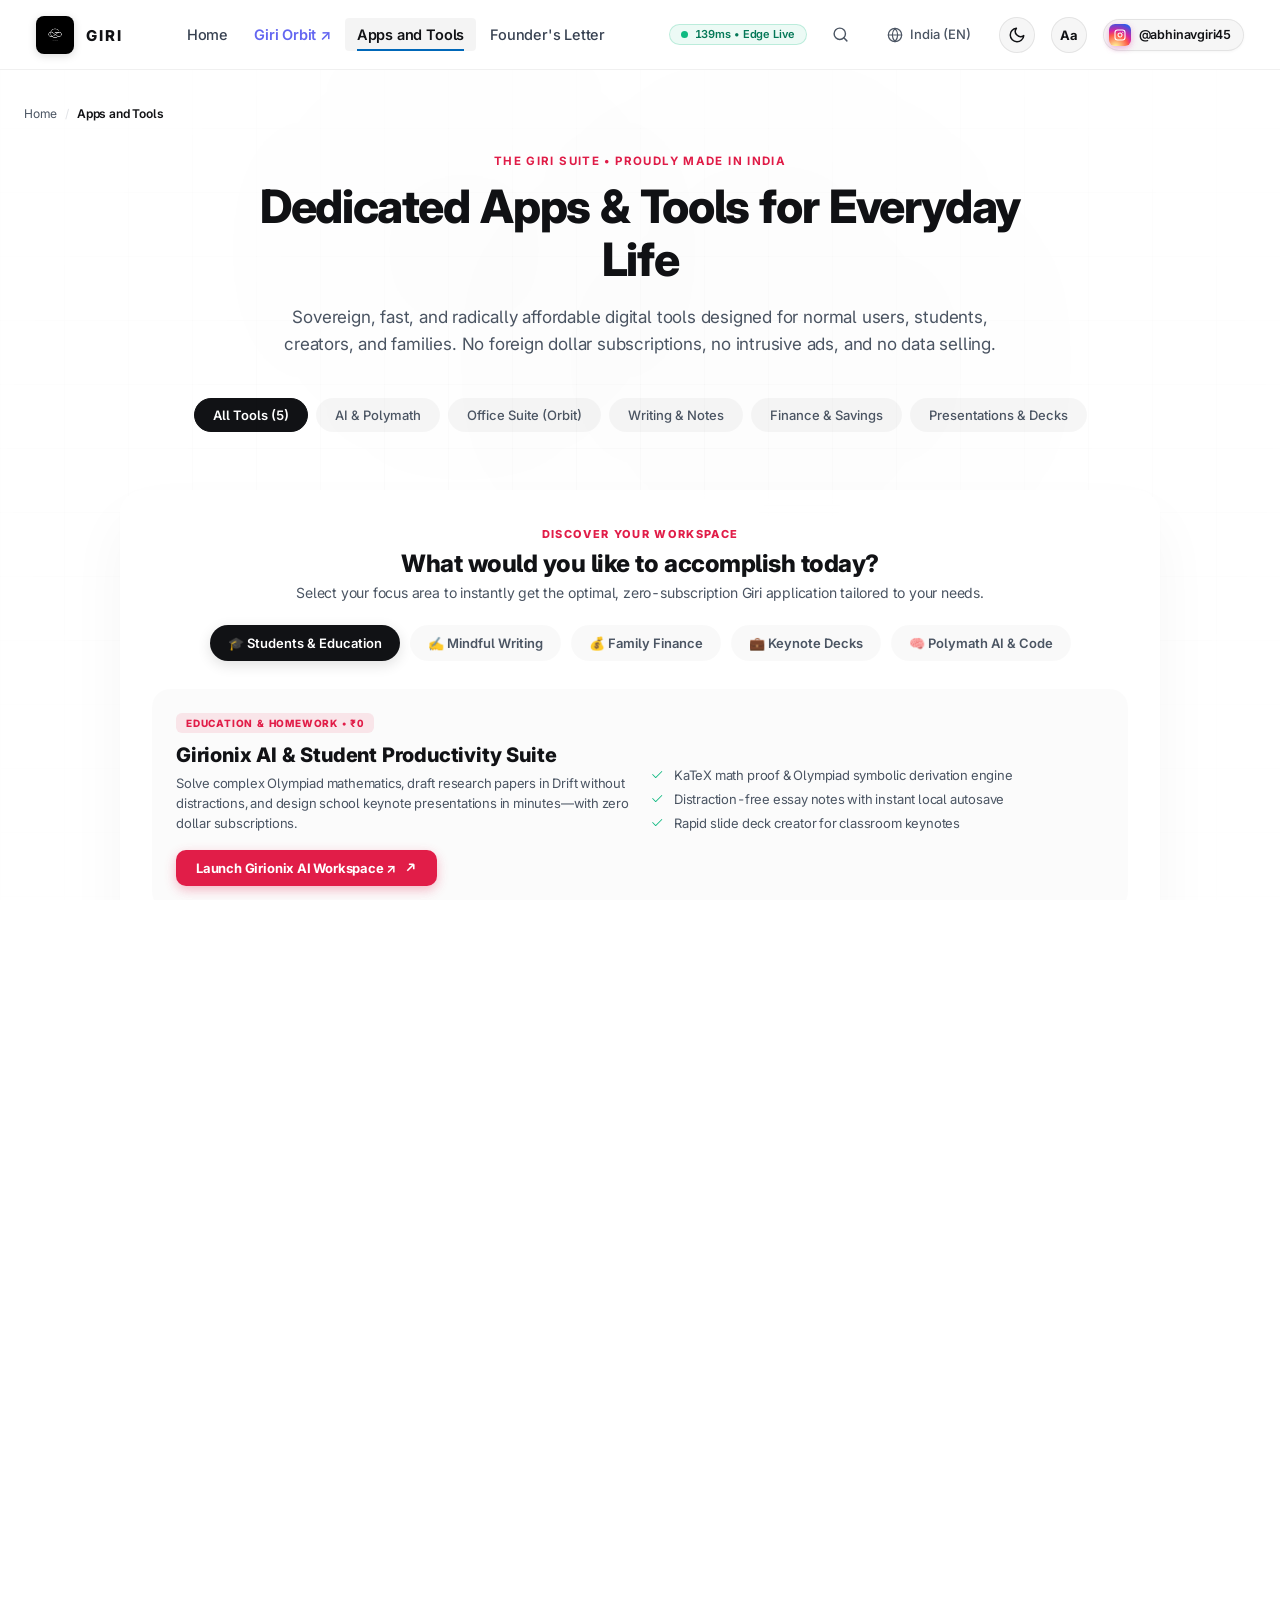
==== commit 2e9a01a2: "fix(seo): align sitemap.xml, robots.txt, and canonical URLs with https://giri-corporation.pages.dev" ====
--- a/apps.html
+++ b/apps.html
@@ -35,7 +35,7 @@
 
   <!-- Design System Stylesheet -->
   <link rel="stylesheet" href="css/styles.css?v=20260915_lux">
-  <link rel="canonical" href="https://giricorporation.pages.dev/apps.html">
+  <link rel="canonical" href="https://giri-corporation.pages.dev/apps.html">
   <link rel="sitemap" type="application/xml" href="sitemap.xml">
 
 </head>
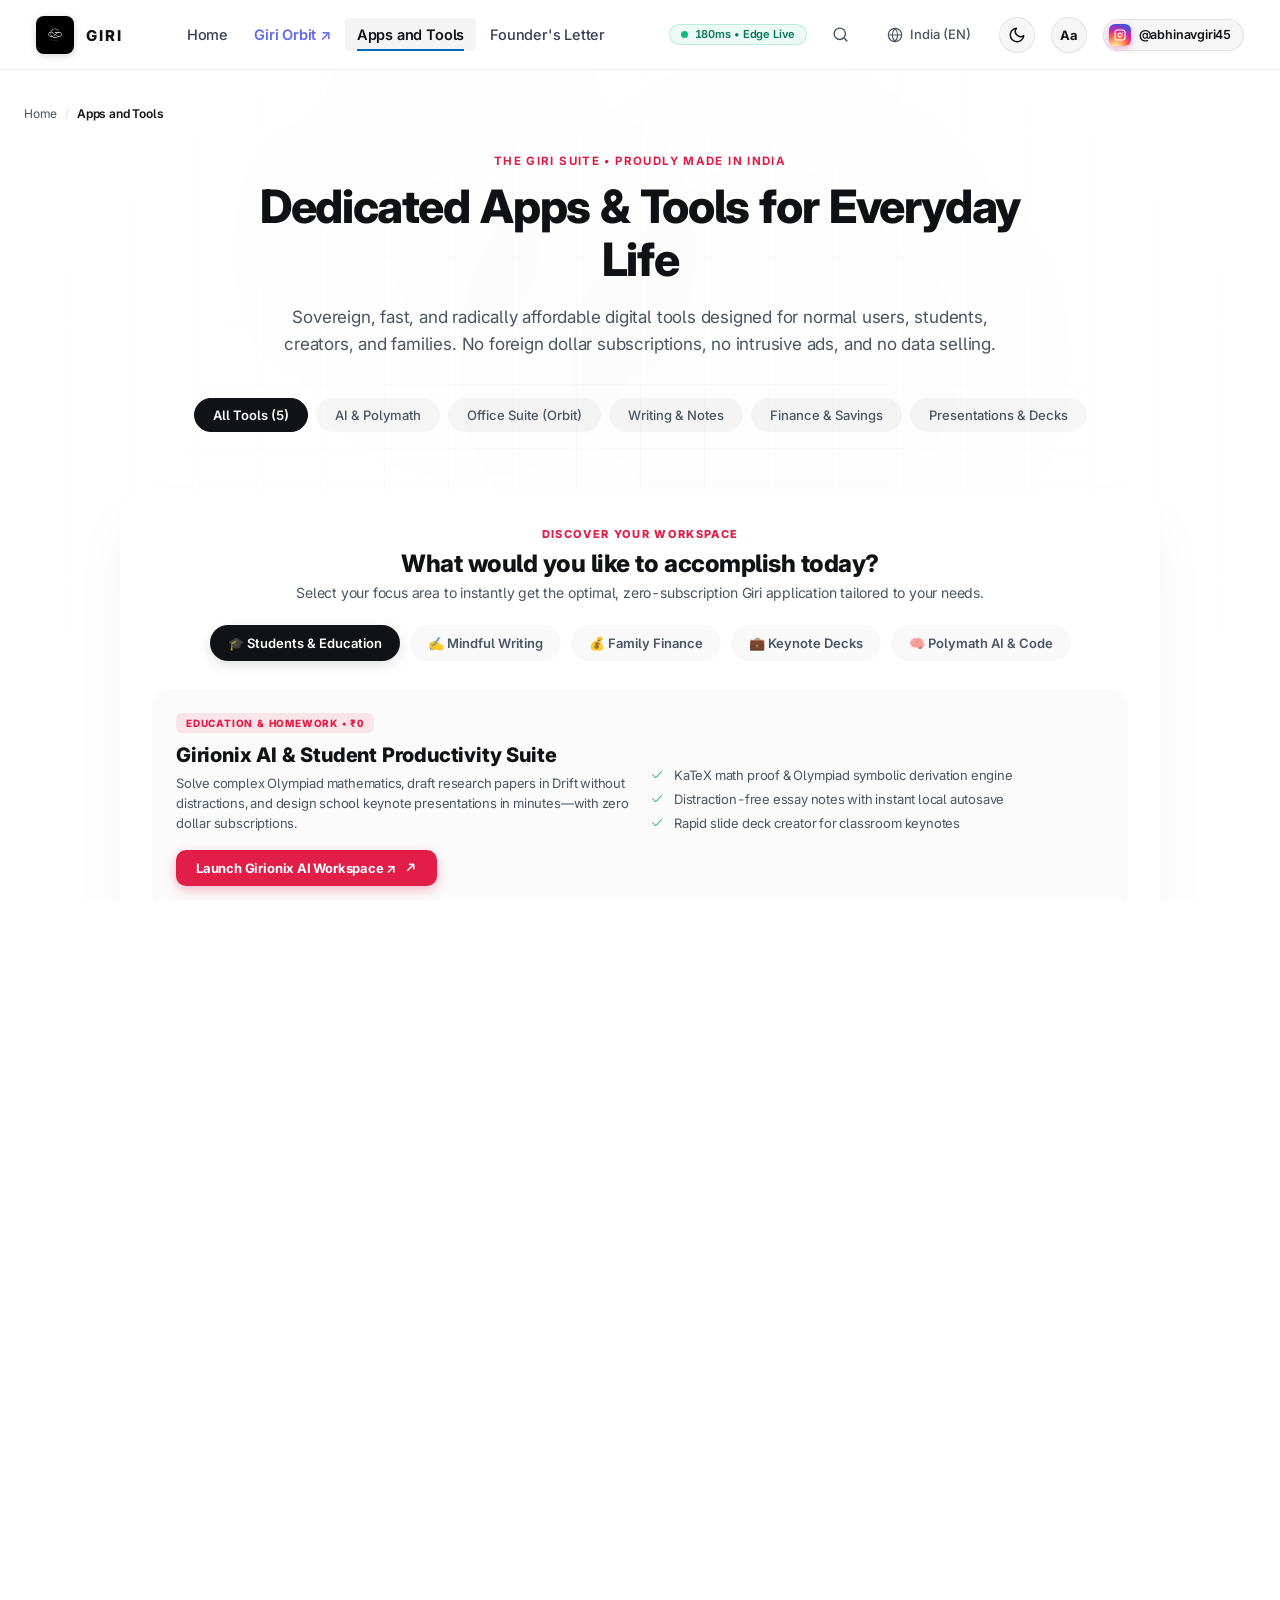
==== commit aeb8f1a9: "fix(visibility): complete light/dark contrast overhaul with infallible inline critical CSS, network-" ====
--- a/apps.html
+++ b/apps.html
@@ -15,7 +15,7 @@
   <link href="https://fonts.googleapis.com/css2?family=Inter:wght@300;400;500;600;700;800&family=Newsreader:ital,opsz,wght@0,6..72,400;0,6..72,500;1,6..72,400;1,6..72,500&family=JetBrains+Mono:wght@400;500&display=swap" rel="stylesheet">
   
   <!-- Performance Preloads for 1M+ Edge Delivery -->
-  <link rel="preload" href="css/styles.css?v=20260915_lux" as="style">
+  <link rel="preload" href="css/styles.css?v=20260917_v9_master" as="style">
   <link rel="preload" href="assets/logo.png?v=2" as="image" fetchpriority="high">
   <link rel="modulepreload" href="js/modules/studio.js">
 
@@ -34,9 +34,315 @@
   </script>
 
   <!-- Design System Stylesheet -->
-  <link rel="stylesheet" href="css/styles.css?v=20260915_lux">
+  <link rel="stylesheet" href="css/styles.css?v=20260917_v9_master">
   <link rel="canonical" href="https://giri-corporation.pages.dev/apps.html">
   <link rel="sitemap" type="application/xml" href="sitemap.xml">
+
+
+  <!-- Critical Infallible Theme & Service Worker Auto-Updater -->
+  <script>
+    if ('serviceWorker' in navigator) {
+      navigator.serviceWorker.getRegistrations().then(function(regs) {
+        for (var r of regs) { r.update(); }
+      });
+    }
+  </script>
+  <style id="giri-master-critical-theme">
+    /* =========================================================
+       GIRI MASTER CRITICAL THEME ENGINE — WCAG AAA CONTRAST
+       Infallible Zero-FOUC rules immune to any stylesheet caching
+       ========================================================= */
+
+    /* --- LIGHT MODE DEFAULTS --- */
+    html, body {
+      background-color: #ffffff !important;
+      color: #0f172a !important;
+    }
+
+    .hero-eyebrow {
+      display: inline-block !important;
+      color: #0067b8 !important;
+      background: rgba(0, 103, 184, 0.08) !important;
+      border: 1px solid rgba(0, 103, 184, 0.22) !important;
+      font-weight: 700 !important;
+      padding: 6px 14px !important;
+      border-radius: 9999px !important;
+      font-size: 11px !important;
+      letter-spacing: 0.08em !important;
+    }
+
+    .hero-headline {
+      color: #0f172a !important;
+      font-weight: 800 !important;
+    }
+
+    .hero-headline-highlight {
+      color: #1e293b !important;
+      font-weight: 800 !important;
+      display: inline !important;
+    }
+
+    .hero-accent-bar {
+      width: 48px !important;
+      height: 3.5px !important;
+      background-color: #e11d48 !important;
+      border-radius: 2px !important;
+      margin: 18px auto 26px auto !important;
+      display: block !important;
+    }
+
+    .hero-search-box {
+      background: #ffffff !important;
+      border: 1.5px solid #cbd5e1 !important;
+      box-shadow: 0 4px 16px rgba(0, 0, 0, 0.06) !important;
+    }
+
+    .hero-search-input {
+      color: #0f172a !important;
+    }
+
+    .hero-search-input::placeholder {
+      color: #64748b !important;
+    }
+
+    /* Fluent Primary Button (Light Mode) */
+    .fluent-btn-primary {
+      display: inline-flex !important;
+      align-items: center !important;
+      justify-content: center !important;
+      gap: 8px !important;
+      background-color: #0067b8 !important;
+      background: #0067b8 !important;
+      color: #ffffff !important;
+      font-size: 15px !important;
+      font-weight: 600 !important;
+      padding: 13px 26px !important;
+      border-radius: 6px !important;
+      text-decoration: none !important;
+      border: 1.5px solid #0067b8 !important;
+      box-shadow: 0 3px 12px rgba(0, 103, 184, 0.35) !important;
+      cursor: pointer !important;
+      transition: all 0.18s ease !important;
+    }
+
+    .fluent-btn-primary span {
+      color: #ffffff !important;
+      font-weight: 600 !important;
+    }
+
+    .fluent-btn-primary svg {
+      stroke: #ffffff !important;
+    }
+
+    .fluent-btn-primary:hover {
+      background-color: #005da6 !important;
+      background: #005da6 !important;
+      border-color: #005da6 !important;
+      color: #ffffff !important;
+      transform: translateY(-1px) !important;
+      box-shadow: 0 6px 20px rgba(0, 103, 184, 0.45) !important;
+    }
+
+    /* Fluent Secondary Button (Light Mode) */
+    .fluent-btn-secondary {
+      display: inline-flex !important;
+      align-items: center !important;
+      justify-content: center !important;
+      gap: 8px !important;
+      background-color: #ffffff !important;
+      background: #ffffff !important;
+      color: #0f172a !important;
+      font-size: 15px !important;
+      font-weight: 600 !important;
+      padding: 13px 26px !important;
+      border-radius: 6px !important;
+      text-decoration: none !important;
+      border: 1.5px solid #94a3b8 !important;
+      box-shadow: 0 2px 8px rgba(0, 0, 0, 0.06) !important;
+      cursor: pointer !important;
+      transition: all 0.18s ease !important;
+    }
+
+    .fluent-btn-secondary span {
+      color: #0f172a !important;
+      font-weight: 600 !important;
+    }
+
+    .fluent-btn-secondary svg {
+      stroke: #0f172a !important;
+    }
+
+    .fluent-btn-secondary:hover {
+      background-color: #f8fafc !important;
+      background: #f8fafc !important;
+      border-color: #0f172a !important;
+      color: #0f172a !important;
+      transform: translateY(-1px) !important;
+      box-shadow: 0 4px 14px rgba(0, 0, 0, 0.1) !important;
+    }
+
+    /* Trust Strip */
+    .trust-item {
+      color: #334155 !important;
+      font-weight: 500 !important;
+    }
+
+    .trust-dot {
+      background: #059669 !important;
+      box-shadow: 0 0 6px rgba(5, 150, 105, 0.5) !important;
+    }
+
+    /* --- DARK MODE CRITICAL ELEVATION ([data-theme="dark"]) --- */
+    [data-theme="dark"] html,
+    [data-theme="dark"] body {
+      background-color: #08090e !important;
+      color: #f8fafc !important;
+    }
+
+    [data-theme="dark"] .hero-eyebrow {
+      color: #38bdf8 !important;
+      background: rgba(56, 189, 248, 0.14) !important;
+      border: 1px solid rgba(56, 189, 248, 0.35) !important;
+    }
+
+    [data-theme="dark"] .hero-headline,
+    [data-theme="dark"] .hero-headline * {
+      color: #ffffff !important;
+    }
+
+    [data-theme="dark"] .hero-headline {
+      text-shadow: 0 2px 24px rgba(255, 255, 255, 0.22) !important;
+    }
+
+    [data-theme="dark"] .hero-headline-highlight {
+      color: #e2e8f0 !important;
+      text-shadow: 0 0 16px rgba(148, 163, 184, 0.25) !important;
+    }
+
+    [data-theme="dark"] .hero-accent-bar {
+      background-color: #f43f5e !important;
+      box-shadow: 0 0 14px rgba(244, 63, 94, 0.7) !important;
+    }
+
+    [data-theme="dark"] .hero-search-box {
+      background: #121522 !important;
+      border: 1.5px solid rgba(255, 255, 255, 0.22) !important;
+      box-shadow: 0 8px 24px rgba(0, 0, 0, 0.6) !important;
+    }
+
+    [data-theme="dark"] .hero-search-input {
+      color: #ffffff !important;
+    }
+
+    [data-theme="dark"] .hero-search-input::placeholder {
+      color: #94a3b8 !important;
+    }
+
+    /* Fluent Primary Button (Dark Mode) */
+    [data-theme="dark"] .fluent-btn-primary {
+      background-color: #2563eb !important;
+      background: #2563eb !important;
+      border: 1.5px solid #3b82f6 !important;
+      color: #ffffff !important;
+      box-shadow: 0 4px 18px rgba(37, 99, 235, 0.55) !important;
+    }
+
+    [data-theme="dark"] .fluent-btn-primary span {
+      color: #ffffff !important;
+    }
+
+    [data-theme="dark"] .fluent-btn-primary svg {
+      stroke: #ffffff !important;
+    }
+
+    [data-theme="dark"] .fluent-btn-primary:hover {
+      background-color: #1d4ed8 !important;
+      background: #1d4ed8 !important;
+      border-color: #60a5fa !important;
+      box-shadow: 0 6px 24px rgba(37, 99, 235, 0.7) !important;
+    }
+
+    /* Fluent Secondary Button (Dark Mode) */
+    [data-theme="dark"] .fluent-btn-secondary {
+      background-color: #181d2e !important;
+      background: #181d2e !important;
+      border: 1.5px solid rgba(255, 255, 255, 0.3) !important;
+      color: #f8fafc !important;
+      box-shadow: 0 2px 10px rgba(0, 0, 0, 0.5) !important;
+    }
+
+    [data-theme="dark"] .fluent-btn-secondary span {
+      color: #f8fafc !important;
+    }
+
+    [data-theme="dark"] .fluent-btn-secondary svg {
+      stroke: #f8fafc !important;
+    }
+
+    [data-theme="dark"] .fluent-btn-secondary:hover {
+      background-color: #242c44 !important;
+      background: #242c44 !important;
+      border-color: rgba(255, 255, 255, 0.55) !important;
+      color: #ffffff !important;
+    }
+
+    /* Dark Mode Trust Strip */
+    [data-theme="dark"] .trust-item {
+      color: #cbd5e1 !important;
+    }
+
+    [data-theme="dark"] .trust-dot {
+      background: #10b981 !important;
+      box-shadow: 0 0 8px rgba(16, 185, 129, 0.7) !important;
+    }
+
+    /* Header & Navigation in Dark Mode */
+    [data-theme="dark"] .zoho-header {
+      background: rgba(8, 9, 14, 0.95) !important;
+      border-bottom: 1px solid rgba(255, 255, 255, 0.12) !important;
+    }
+
+    [data-theme="dark"] .brand-name {
+      color: #ffffff !important;
+    }
+
+    [data-theme="dark"] .nav-link {
+      color: #cbd5e1 !important;
+    }
+
+    [data-theme="dark"] .nav-link:hover,
+    [data-theme="dark"] .nav-link.is-active-page {
+      color: #ffffff !important;
+      background: rgba(255, 255, 255, 0.1) !important;
+    }
+
+    /* Dark Mode App Cards */
+    [data-theme="dark"] .catalog-card,
+    [data-theme="dark"] .home-suite-card,
+    [data-theme="dark"] .quick-ribbon-card {
+      background: #121522 !important;
+      border-color: rgba(255, 255, 255, 0.14) !important;
+      color: #f8fafc !important;
+    }
+
+    [data-theme="dark"] .catalog-title,
+    [data-theme="dark"] .home-card-title,
+    [data-theme="dark"] .quick-ribbon-title {
+      color: #ffffff !important;
+    }
+
+    [data-theme="dark"] .catalog-desc,
+    [data-theme="dark"] .home-card-desc,
+    [data-theme="dark"] .quick-ribbon-desc {
+      color: #cbd5e1 !important;
+    }
+
+    [data-theme="dark"] .catalog-launch-btn {
+      background: #1e293b !important;
+      border-color: rgba(255, 255, 255, 0.25) !important;
+      color: #ffffff !important;
+    }
+  </style>
 
 </head>
 <body class="enterprise-layout">
@@ -419,7 +725,7 @@
               <span>Launch Drift on Giri Orbit ↗</span>
               <svg viewBox="0 0 16 16" width="13" height="13" fill="none" stroke="currentColor" stroke-width="2"><path d="M4 12L12 4M12 4H6M12 4V10"/></svg>
             </a>
-            <a href="drift.html" class="catalog-launch-btn catalog-sub-btn">
+            <a href="https://giri-orbit.pages.dev/#drift" target="_blank" rel="noopener noreferrer" class="catalog-launch-btn catalog-sub-btn">
               <span>Open Local Notes Studio ›</span>
             </a>
           </div>
@@ -467,7 +773,7 @@
             </li>
           </ul>
 
-          <a href="axis.html" class="catalog-launch-btn">
+          <a href="https://giri-orbit.pages.dev/#hub" target="_blank" rel="noopener noreferrer" class="catalog-launch-btn">
             <span>Open Dedicated Axis Finance</span>
             <svg viewBox="0 0 16 16" width="13" height="13" fill="none" stroke="currentColor" stroke-width="2"><path d="M6 3l5 5-5 5"/></svg>
           </a>
@@ -515,7 +821,7 @@
             </li>
           </ul>
 
-          <a href="kinetic.html" class="catalog-launch-btn">
+          <a href="https://giri-orbit.pages.dev/#hub" target="_blank" rel="noopener noreferrer" class="catalog-launch-btn">
             <span>Open Dedicated Kinetic Studio</span>
             <svg viewBox="0 0 16 16" width="13" height="13" fill="none" stroke="currentColor" stroke-width="2"><path d="M6 3l5 5-5 5"/></svg>
           </a>
@@ -641,9 +947,9 @@
             <a href="https://girionix-ai.pages.dev/" target="_blank" rel="noopener noreferrer" style="color: #7c3aed; font-weight: 600;">Girionix AI (Flagship ↗)</a>
             <a href="https://giri-orbit.pages.dev/#hub" target="_blank" rel="noopener noreferrer" style="color: #6366f1; font-weight: 600;">Giri Orbit (Office Suite ↗)</a>
 
-            <a href="drift.html">Giri Drift (Writing)</a>
-            <a href="axis.html">Giri Axis (Money)</a>
-            <a href="kinetic.html">Giri Kinetic (Slides)</a>
+            <a href="https://giri-orbit.pages.dev/#drift" target="_blank" rel="noopener noreferrer">Giri Drift (Writing)</a>
+            <a href="https://giri-orbit.pages.dev/#hub" target="_blank" rel="noopener noreferrer">Giri Axis (Money)</a>
+            <a href="https://giri-orbit.pages.dev/#hub" target="_blank" rel="noopener noreferrer">Giri Kinetic (Slides)</a>
           </div>
           <div class="col">
             <h4>Founder & Vision</h4>
--- a/css/styles.css
+++ b/css/styles.css
@@ -425,12 +425,12 @@
   font-weight: 800;
   line-height: 1.14;
   letter-spacing: -0.035em;
-  color: #111215;
+  color: var(--text-primary, #0f172a);
   margin-bottom: 20px;
 }
 
 .hero-headline-highlight {
-  color: #111215;
+  color: var(--text-secondary, #1e293b);
 }
 
 /* Signature Red Accent Bar (from reference) */
--- a/css/styles.css
+++ b/css/styles.css
@@ -425,12 +425,12 @@
   font-weight: 800;
   line-height: 1.14;
   letter-spacing: -0.035em;
-  color: #111215;
+  color: var(--text-primary, #0f172a);
   margin-bottom: 20px;
 }
 
 .hero-headline-highlight {
-  color: #111215;
+  color: var(--text-secondary, #1e293b);
 }
 
 /* Signature Red Accent Bar (from reference) */
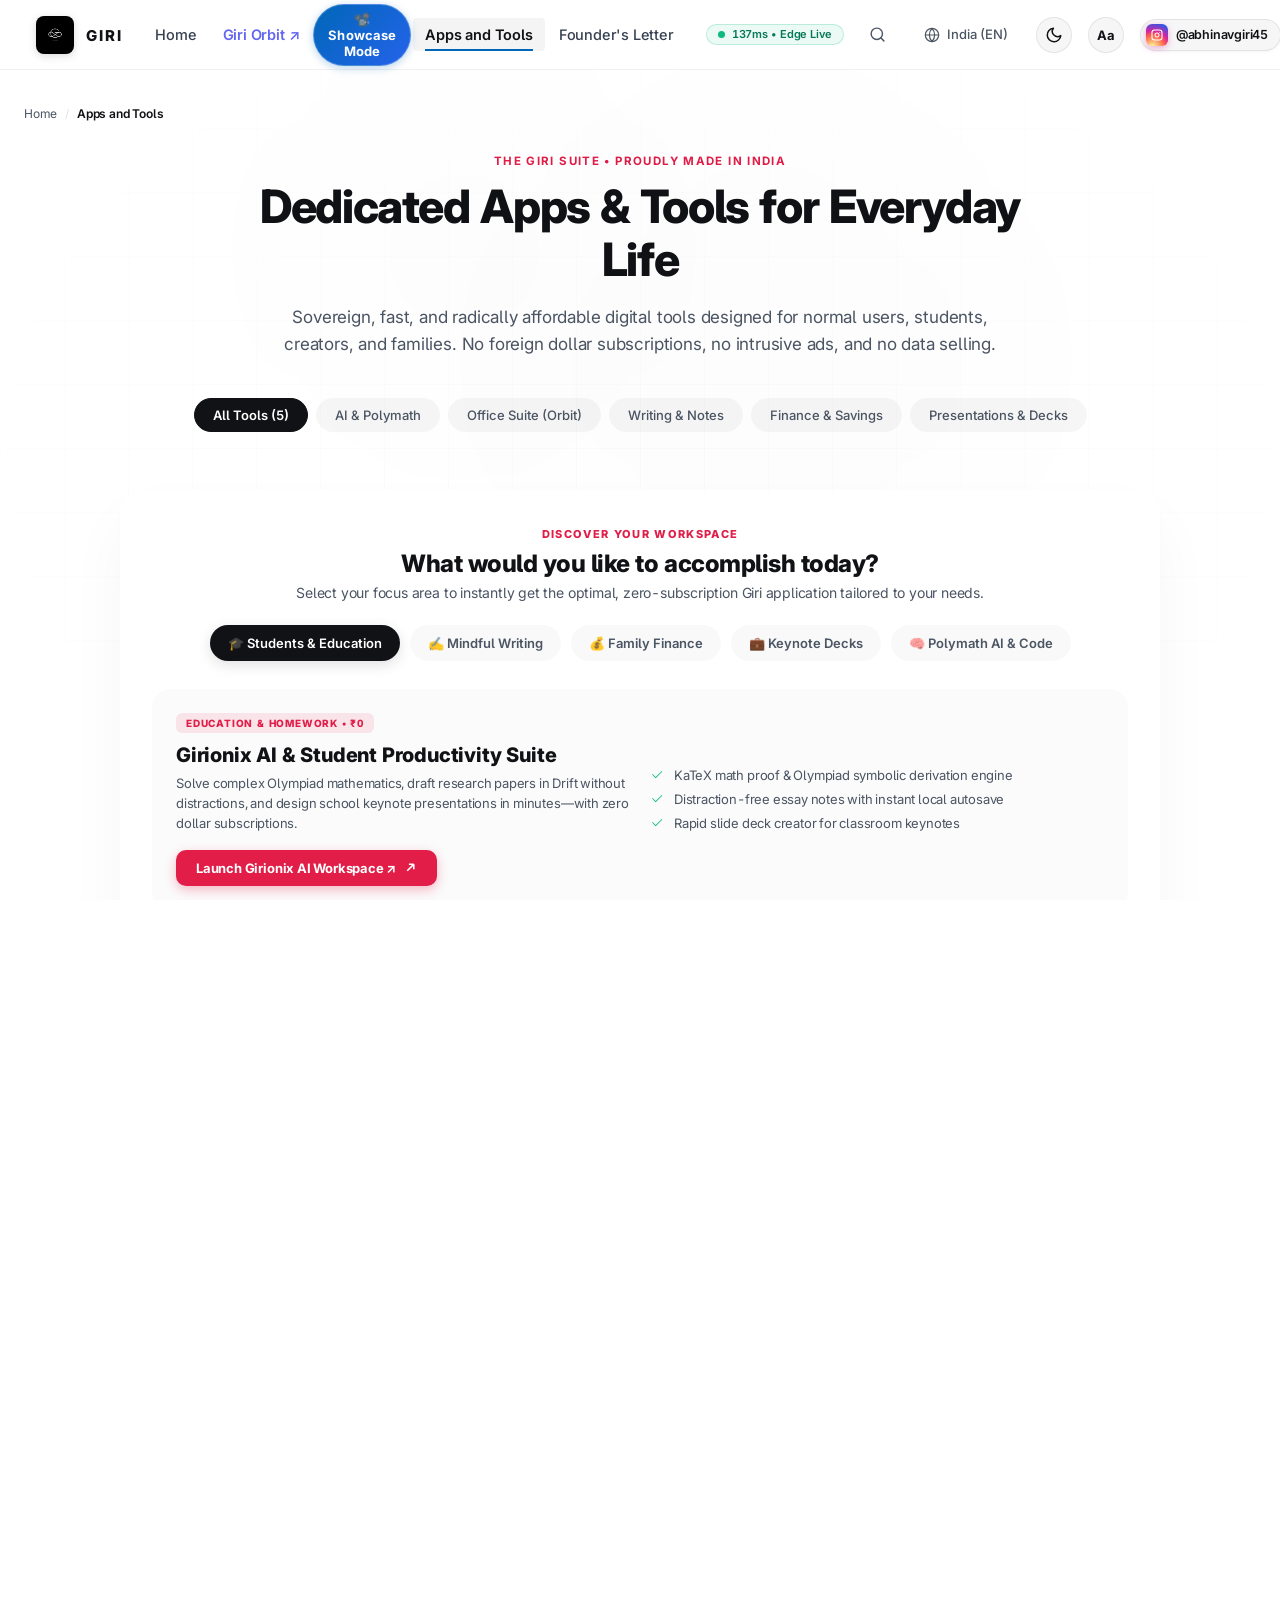
==== commit bddc3a93: "feat(showcase): implement Executive Office Showcase suite with built-in pitch deck, team ROI calcula" ====
--- a/apps.html
+++ b/apps.html
@@ -15,7 +15,7 @@
   <link href="https://fonts.googleapis.com/css2?family=Inter:wght@300;400;500;600;700;800&family=Newsreader:ital,opsz,wght@0,6..72,400;0,6..72,500;1,6..72,400;1,6..72,500&family=JetBrains+Mono:wght@400;500&display=swap" rel="stylesheet">
   
   <!-- Performance Preloads for 1M+ Edge Delivery -->
-  <link rel="preload" href="css/styles.css?v=20260917_v9_master" as="style">
+  <link rel="preload" href="css/styles.css?v=20260918_v10_showcase" as="style">
   <link rel="preload" href="assets/logo.png?v=2" as="image" fetchpriority="high">
   <link rel="modulepreload" href="js/modules/studio.js">
 
@@ -34,9 +34,13 @@
   </script>
 
   <!-- Design System Stylesheet -->
-  <link rel="stylesheet" href="css/styles.css?v=20260917_v9_master">
+  <link rel="stylesheet" href="css/styles.css?v=20260918_v10_showcase">
   <link rel="canonical" href="https://giri-corporation.pages.dev/apps.html">
   <link rel="sitemap" type="application/xml" href="sitemap.xml">
+
+
+  
+  
 
 
   <!-- Critical Infallible Theme & Service Worker Auto-Updater -->
@@ -377,6 +381,11 @@
         </div>
                 <div class="nav-item">
           <a href="https://giri-orbit.pages.dev/#hub" target="_blank" rel="noopener noreferrer" class="nav-link nav-link-orbit" title="Giri Orbit Sovereign Office Suite"><span>Giri Orbit ↗</span></a>
+        </div>
+        <div class="nav-item">
+          <button type="button" class="nav-showcase-btn" id="open-showcase-btn" title="Launch Executive Office Showcase Deck (Press Alt+S)">
+            <span>📽️ Showcase Mode</span>
+          </button>
         </div>
         <div class="nav-item">
           <a href="apps.html" class="nav-link is-active-page"><span>Apps and Tools</span></a>
@@ -1271,5 +1280,198 @@
       });
     });
   </script>
+<!-- Executive Office Showcase Presentation Deck Modal (Alt+S) -->
+  <dialog class="showcase-deck-dialog" id="showcase-deck-dialog" aria-label="Executive Office Showcase Presentation">
+    <div class="showcase-deck-container">
+      <!-- Deck Top Bar -->
+      <div class="showcase-deck-header">
+        <div class="showcase-header-left">
+          <div class="showcase-logo-badge">
+            <img src="assets/logo.png?v=2" alt="Giri" width="22" height="22">
+            <strong>GIRI EXECUTIVE SHOWCASE</strong>
+          </div>
+          <span class="showcase-deck-sep">•</span>
+          <span class="showcase-slide-counter" id="showcase-slide-counter">01 // 05</span>
+        </div>
+        <div class="showcase-header-actions">
+          <button type="button" class="showcase-copy-pitch-btn" id="copy-pitch-summary-btn" title="Copy pitch note to clipboard for Slack or Teams">
+            <span>📋 Copy Pitch for Office</span>
+          </button>
+          <button type="button" class="showcase-close-btn" data-action="close-showcase" aria-label="Close Showcase Deck">✕</button>
+        </div>
+      </div>
+
+      <!-- Slide Display Surface -->
+      <div class="showcase-deck-body">
+        <!-- Slide 1: Mission -->
+        <article class="showcase-slide is-active" data-slide="1">
+          <div class="showcase-slide-pill">SLIDE 01 // 05 • FOUNDING VISION</div>
+          <h2 class="showcase-slide-title">Everyday Software Crafted in India to Liberate You from Dollar Rents</h2>
+          <p class="showcase-slide-lead">
+            Founded by Abhinav Giri, Giri builds sovereign, quiet, and beautiful everyday software. We eliminate subscription stress so teams and individuals can focus on work that truly matters.
+          </p>
+          <div class="showcase-slide-grid">
+            <div class="showcase-kpi-card">
+              <span class="kpi-icon">🇮🇳</span>
+              <h3>100% Indian Sovereign</h3>
+              <p>Conceived and architected from first principles in India for over 1.4 billion citizens.</p>
+            </div>
+            <div class="showcase-kpi-card">
+              <span class="kpi-icon">₹</span>
+              <h3>Zero Foreign Dollar Fees</h3>
+              <p>Permanently eliminates recurring $15–$50/month foreign credit card drains.</p>
+            </div>
+            <div class="showcase-kpi-card">
+              <span class="kpi-icon">🛡️</span>
+              <h3>Sacred Dignity & Focus</h3>
+              <p>Zero advertisements, zero popups, zero upgrade nags. Software that treats humans with respect.</p>
+            </div>
+          </div>
+        </article>
+
+        <!-- Slide 2: Enterprise Economics -->
+        <article class="showcase-slide" data-slide="2">
+          <div class="showcase-slide-pill">SLIDE 02 // 05 • WORKPLACE ROI & FOREX SAVINGS</div>
+          <h2 class="showcase-slide-title">Why Indian Offices Bleed ₹42,000+ Per Employee Every Single Year</h2>
+          <p class="showcase-slide-lead">
+            Foreign cloud monopolies bundle simple text editors, spreadsheets, and notes into mandatory recurring dollar subscriptions. Giri replaces the entire stack with sovereign zero-cost craft.
+          </p>
+          <div class="showcase-slide-grid">
+            <div class="showcase-kpi-card highlight-kpi">
+              <span class="kpi-number">₹4,20,000</span>
+              <h3>10-Person Team Savings</h3>
+              <p>Keeps $5,000 USD inside India every year instead of sending it overseas.</p>
+            </div>
+            <div class="showcase-kpi-card highlight-kpi">
+              <span class="kpi-number">₹10,50,000</span>
+              <h3>25-Person Dept Savings</h3>
+              <p>Over ₹10 Lakhs saved annually. Budget redirected to salaries and business growth.</p>
+            </div>
+            <div class="showcase-kpi-card highlight-kpi">
+              <span class="kpi-number">₹42,00,000</span>
+              <h3>100-Seat Enterprise</h3>
+              <p>Eliminates foreign exchange volatility and unpredictable annual license hikes.</p>
+            </div>
+          </div>
+        </article>
+
+        <!-- Slide 3: Privacy & Security -->
+        <article class="showcase-slide" data-slide="3">
+          <div class="showcase-slide-pill">SLIDE 03 // 05 • AIR-GAPPED PRIVACY & COMPLIANCE</div>
+          <h2 class="showcase-slide-title">Zero Remote Harvesting. Your Team's Files Stay Strictly on Your Machines.</h2>
+          <p class="showcase-slide-lead">
+            Traditional enterprise SaaS monitors every keystroke to train LLMs or build advertising profiles. Giri operates on an air-gapped local-first architecture.
+          </p>
+          <div class="showcase-slide-grid">
+            <div class="showcase-kpi-card">
+              <span class="kpi-icon">🔒</span>
+              <h3>0 Third-Party Trackers</h3>
+              <p>Strictly zero Google Analytics, zero Meta pixels, zero behavioral trackers, and zero cookies.</p>
+            </div>
+            <div class="showcase-kpi-card">
+              <span class="kpi-icon">💻</span>
+              <h3>100% Client-Side Compute</h3>
+              <p>Documents, finance models, and code run purely in the browser engine via WebAssembly & JS.</p>
+            </div>
+            <div class="showcase-kpi-card">
+              <span class="kpi-icon">⚖️</span>
+              <h3>Complete Sovereign Compliance</h3>
+              <p>No foreign cloud subpoena risks or international data-transfer treaty entanglements.</p>
+            </div>
+          </div>
+        </article>
+
+        <!-- Slide 4: Complete Product Ecosystem -->
+        <article class="showcase-slide" data-slide="4">
+          <div class="showcase-slide-pill">SLIDE 04 // 05 • THE GIRI EVERYDAY SUITE</div>
+          <h2 class="showcase-slide-title">Five Cohesive Tools Engineered to Power Your Daily Work & Creativity</h2>
+          <p class="showcase-slide-lead">
+            From cutting-edge generative AI to mindful writing and rupee finance, everything is unified under one sovereign aesthetic.
+          </p>
+          <div class="showcase-apps-matrix">
+            <div class="showcase-app-cell">
+              <span class="app-icon icon-purple">✦</span>
+              <div>
+                <strong>Girionix AI</strong>
+                <p>Flagship sovereign AI workspace with live React 18 IDE, Olympiad math derivations & 8K vision.</p>
+              </div>
+            </div>
+            <div class="showcase-app-cell">
+              <span class="app-icon icon-blue">🪐</span>
+              <div>
+                <strong>Giri Orbit</strong>
+                <p>Cloud-free sovereign office suite unifying Word processor, Sheets, Slides & Aegis PDF Studio.</p>
+              </div>
+            </div>
+            <div class="showcase-app-cell">
+              <span class="app-icon icon-sky">✎</span>
+              <div>
+                <strong>Giri Drift</strong>
+                <p>Distraction-free optical writing pad with real-time reading telemetry and instant local storage.</p>
+              </div>
+            </div>
+            <div class="showcase-app-cell">
+              <span class="app-icon icon-emerald">⛃</span>
+              <div>
+                <strong>Giri Axis</strong>
+                <p>Rupee-first visual personal & family finance planner with 5-year compound savings modeling.</p>
+              </div>
+            </div>
+            <div class="showcase-app-cell">
+              <span class="app-icon icon-indigo">◫</span>
+              <div>
+                <strong>Giri Kinetic</strong>
+                <p>Cinematic 16:9 presentation deck builder with Apple-grade spring motion and auto-typography.</p>
+              </div>
+            </div>
+          </div>
+        </article>
+
+        <!-- Slide 5: Edge Scale & Offline -->
+        <article class="showcase-slide" data-slide="5">
+          <div class="showcase-slide-pill">SLIDE 05 // 05 • RESILIENT CLOUD-FREE ARCHITECTURE</div>
+          <h2 class="showcase-slide-title">Sub-20ms Indian Edge Speed with 100% Offline Flight Mode</h2>
+          <p class="showcase-slide-lead">
+            Deployed on globally distributed edge nodes in Mumbai, Delhi, and Bengaluru. Engineered with Service Worker v9 for total offline independence.
+          </p>
+          <div class="showcase-slide-grid">
+            <div class="showcase-kpi-card">
+              <span class="kpi-icon">⚡</span>
+              <h3>Sub-20ms Response Time</h3>
+              <p>Zero heavy backends. Static assets delivered at wire speed across all Indian telecom networks.</p>
+            </div>
+            <div class="showcase-kpi-card">
+              <span class="kpi-icon">✈️</span>
+              <h3>100% Offline Flight Mode</h3>
+              <p>Disconnect your Wi-Fi right now—every single app and page continues to run flawlessly at 0ms latency.</p>
+            </div>
+            <div class="showcase-kpi-card">
+              <span class="kpi-icon">🚀</span>
+              <h3>1M+ Users/Sec Edge Ready</h3>
+              <p>Scales effortlessly to millions of concurrent citizens without cloud database bottlenecks.</p>
+            </div>
+          </div>
+        </article>
+      </div>
+
+      <!-- Deck Footer Navigation -->
+      <div class="showcase-deck-footer">
+        <div class="showcase-deck-nav-btns">
+          <button type="button" class="showcase-nav-btn" id="showcase-prev-btn" aria-label="Previous Slide">← Previous</button>
+          <button type="button" class="showcase-nav-btn primary" id="showcase-next-btn" aria-label="Next Slide">Next Slide →</button>
+        </div>
+        <div class="showcase-deck-dots" role="tablist" aria-label="Showcase Slides">
+          <button type="button" class="showcase-dot is-active" data-slide-idx="0" aria-label="Slide 1"></button>
+          <button type="button" class="showcase-dot" data-slide-idx="1" aria-label="Slide 2"></button>
+          <button type="button" class="showcase-dot" data-slide-idx="2" aria-label="Slide 3"></button>
+          <button type="button" class="showcase-dot" data-slide-idx="3" aria-label="Slide 4"></button>
+          <button type="button" class="showcase-dot" data-slide-idx="4" aria-label="Slide 5"></button>
+        </div>
+        <div class="showcase-keyboard-hint">
+          <span>Use <strong>← / →</strong> or <strong>Space</strong> to navigate • <strong>ESC</strong> to exit</span>
+        </div>
+      </div>
+    </div>
+  </dialog>
 </body>
 </html>
--- a/css/styles.css
+++ b/css/styles.css
@@ -9278,3 +9278,895 @@
   background: #2563eb !important;
   color: #ffffff !important;
 }
+
+/* ==========================================================================
+   EXECUTIVE OFFICE SHOWCASE & DEMO SUITE STYLES
+   High-contrast, professional, and presentation-ready for workplace monitors
+   ========================================================================== */
+
+/* 1. Header & Hero Showcase Buttons */
+.nav-showcase-btn {
+  display: inline-flex;
+  align-items: center;
+  justify-content: center;
+  gap: 6px;
+  background: linear-gradient(135deg, #0067b8 0%, #2563eb 100%);
+  color: #ffffff !important;
+  font-size: 13px;
+  font-weight: 700;
+  padding: 6px 14px;
+  border-radius: 9999px;
+  border: 1px solid rgba(255, 255, 255, 0.25);
+  cursor: pointer;
+  box-shadow: 0 2px 8px rgba(0, 103, 184, 0.28);
+  transition: all 0.18s ease;
+  letter-spacing: 0.01em;
+}
+
+.nav-showcase-btn span {
+  color: #ffffff !important;
+}
+
+.nav-showcase-btn:hover {
+  transform: translateY(-1px);
+  box-shadow: 0 4px 14px rgba(0, 103, 184, 0.45);
+  background: linear-gradient(135deg, #005da6 0%, #1d4ed8 100%);
+}
+
+.hero-showcase-pill-btn {
+  display: inline-flex;
+  align-items: center;
+  gap: 8px;
+  background: rgba(0, 103, 184, 0.08);
+  color: #0067b8 !important;
+  border: 1px solid rgba(0, 103, 184, 0.24);
+  padding: 8px 18px;
+  border-radius: 9999px;
+  font-size: 13.5px;
+  font-weight: 600;
+  cursor: pointer;
+  margin-bottom: 6px;
+  transition: all 0.18s ease;
+}
+
+.hero-showcase-pill-btn span {
+  color: #0067b8 !important;
+}
+
+.hero-showcase-pill-btn:hover {
+  background: rgba(0, 103, 184, 0.14);
+  border-color: #0067b8;
+  transform: translateY(-1px);
+}
+
+.showcase-sparkle {
+  color: #f59e0b !important;
+  font-weight: 800;
+}
+
+.showcase-arrow {
+  font-size: 16px;
+  font-weight: 800;
+  line-height: 1;
+}
+
+/* 2. Team Size Presets in Calculator */
+.savings-team-presets-row {
+  display: flex;
+  align-items: center;
+  gap: 8px;
+  margin-bottom: 16px;
+  flex-wrap: wrap;
+}
+
+.savings-presets-label {
+  font-size: 12px;
+  font-weight: 700;
+  color: var(--text-secondary);
+  text-transform: uppercase;
+  letter-spacing: 0.05em;
+  margin-right: 4px;
+}
+
+.savings-preset-chip {
+  padding: 6px 14px;
+  border-radius: 9999px;
+  font-size: 13px;
+  font-weight: 600;
+  background: #f1f5f9;
+  color: #334155;
+  border: 1px solid #cbd5e1;
+  cursor: pointer;
+  transition: all 0.15s ease;
+}
+
+.savings-preset-chip:hover {
+  background: #e2e8f0;
+  color: #0f172a;
+}
+
+.savings-preset-chip.is-active {
+  background: #0067b8;
+  color: #ffffff !important;
+  border-color: #0067b8;
+  box-shadow: 0 2px 8px rgba(0, 103, 184, 0.3);
+}
+
+.savings-copy-roi-btn {
+  width: 100%;
+  display: inline-flex;
+  align-items: center;
+  justify-content: center;
+  gap: 8px;
+  background: #f8fafc;
+  color: #0f172a;
+  border: 1.5px solid #cbd5e1;
+  border-radius: 6px;
+  padding: 10px 16px;
+  font-size: 13.5px;
+  font-weight: 600;
+  cursor: pointer;
+  margin-top: 12px;
+  transition: all 0.15s ease;
+}
+
+.savings-copy-roi-btn:hover {
+  background: #ffffff;
+  border-color: #0067b8;
+  color: #0067b8;
+}
+
+/* 3. Executive Presentation Deck Modal */
+.showcase-deck-dialog {
+  border: none;
+  background: transparent;
+  padding: 0;
+  max-width: 980px;
+  width: 92vw;
+  margin: auto;
+  outline: none;
+}
+
+.showcase-deck-dialog::backdrop {
+  background: rgba(8, 9, 14, 0.88);
+  backdrop-filter: blur(14px);
+}
+
+.showcase-deck-container {
+  background: #ffffff;
+  border-radius: 16px;
+  box-shadow: 0 25px 60px -15px rgba(0, 0, 0, 0.4);
+  border: 1px solid rgba(0, 0, 0, 0.1);
+  display: flex;
+  flex-direction: column;
+  overflow: hidden;
+  max-height: 90vh;
+}
+
+.showcase-deck-header {
+  display: flex;
+  align-items: center;
+  justify-content: space-between;
+  padding: 18px 26px;
+  border-bottom: 1px solid #e2e8f0;
+  background: #f8fafc;
+}
+
+.showcase-header-left {
+  display: flex;
+  align-items: center;
+  gap: 10px;
+}
+
+.showcase-logo-badge {
+  display: flex;
+  align-items: center;
+  gap: 8px;
+  font-size: 13px;
+  font-weight: 800;
+  letter-spacing: 0.05em;
+  color: #0f172a;
+}
+
+.showcase-deck-sep {
+  color: #94a3b8;
+}
+
+.showcase-slide-counter {
+  font-family: 'JetBrains Mono', monospace;
+  font-size: 12px;
+  font-weight: 700;
+  color: #0067b8;
+  background: rgba(0, 103, 184, 0.08);
+  padding: 3px 8px;
+  border-radius: 4px;
+}
+
+.showcase-header-actions {
+  display: flex;
+  align-items: center;
+  gap: 10px;
+}
+
+.showcase-copy-pitch-btn {
+  display: inline-flex;
+  align-items: center;
+  gap: 6px;
+  background: #ffffff;
+  color: #0f172a;
+  border: 1px solid #cbd5e1;
+  font-size: 12.5px;
+  font-weight: 600;
+  padding: 6px 14px;
+  border-radius: 6px;
+  cursor: pointer;
+  transition: all 0.15s ease;
+}
+
+.showcase-copy-pitch-btn:hover {
+  border-color: #0067b8;
+  color: #0067b8;
+}
+
+.showcase-close-btn {
+  background: transparent;
+  border: none;
+  font-size: 18px;
+  font-weight: 700;
+  color: #64748b;
+  cursor: pointer;
+  width: 32px;
+  height: 32px;
+  display: flex;
+  align-items: center;
+  justify-content: center;
+  border-radius: 6px;
+}
+
+.showcase-close-btn:hover {
+  background: #e2e8f0;
+  color: #0f172a;
+}
+
+.showcase-deck-body {
+  padding: 36px 36px;
+  overflow-y: auto;
+  min-height: 380px;
+}
+
+.showcase-slide {
+  display: none;
+  animation: slideFadeIn 0.25s ease forwards;
+}
+
+.showcase-slide.is-active {
+  display: block;
+}
+
+@keyframes slideFadeIn {
+  from { opacity: 0; transform: translateY(6px); }
+  to { opacity: 1; transform: translateY(0); }
+}
+
+.showcase-slide-pill {
+  display: inline-block;
+  font-size: 11px;
+  font-weight: 700;
+  letter-spacing: 0.08em;
+  color: #0067b8;
+  background: rgba(0, 103, 184, 0.08);
+  border: 1px solid rgba(0, 103, 184, 0.22);
+  padding: 5px 12px;
+  border-radius: 9999px;
+  margin-bottom: 16px;
+}
+
+.showcase-slide-title {
+  font-size: 32px;
+  font-weight: 800;
+  line-height: 1.22;
+  color: #0f172a;
+  letter-spacing: -0.025em;
+  margin: 0 0 14px 0;
+}
+
+.showcase-slide-lead {
+  font-size: 16.5px;
+  line-height: 1.55;
+  color: #475569;
+  max-width: 820px;
+  margin: 0 0 28px 0;
+}
+
+.showcase-slide-grid {
+  display: grid;
+  grid-template-columns: repeat(3, 1fr);
+  gap: 16px;
+}
+
+.showcase-kpi-card {
+  background: #f8fafc;
+  border: 1px solid #e2e8f0;
+  border-radius: 10px;
+  padding: 20px;
+  transition: all 0.18s ease;
+}
+
+.showcase-kpi-card:hover {
+  transform: translateY(-2px);
+  border-color: #cbd5e1;
+  box-shadow: 0 4px 14px rgba(0, 0, 0, 0.05);
+}
+
+.showcase-kpi-card.highlight-kpi {
+  background: linear-gradient(145deg, #f0fdf4 0%, #ffffff 100%);
+  border-color: #bbf7d0;
+}
+
+.kpi-icon {
+  font-size: 26px;
+  display: block;
+  margin-bottom: 12px;
+}
+
+.kpi-number {
+  font-size: 28px;
+  font-weight: 800;
+  color: #059669;
+  display: block;
+  letter-spacing: -0.02em;
+  margin-bottom: 6px;
+}
+
+.showcase-kpi-card h3 {
+  font-size: 15.5px;
+  font-weight: 700;
+  color: #0f172a;
+  margin: 0 0 6px 0;
+}
+
+.showcase-kpi-card p {
+  font-size: 13px;
+  color: #64748b;
+  line-height: 1.45;
+  margin: 0;
+}
+
+.showcase-apps-matrix {
+  display: grid;
+  grid-template-columns: repeat(2, 1fr);
+  gap: 14px;
+}
+
+.showcase-app-cell {
+  display: flex;
+  gap: 14px;
+  align-items: flex-start;
+  padding: 16px;
+  background: #f8fafc;
+  border: 1px solid #e2e8f0;
+  border-radius: 10px;
+}
+
+.showcase-app-cell .app-icon {
+  width: 36px;
+  height: 36px;
+  border-radius: 8px;
+  display: flex;
+  align-items: center;
+  justify-content: center;
+  font-size: 18px;
+  flex-shrink: 0;
+}
+
+.showcase-app-cell strong {
+  display: block;
+  font-size: 15px;
+  color: #0f172a;
+  margin-bottom: 4px;
+}
+
+.showcase-app-cell p {
+  font-size: 12.5px;
+  color: #64748b;
+  line-height: 1.4;
+  margin: 0;
+}
+
+.showcase-deck-footer {
+  display: flex;
+  align-items: center;
+  justify-content: space-between;
+  padding: 18px 28px;
+  border-top: 1px solid #e2e8f0;
+  background: #f8fafc;
+}
+
+.showcase-deck-nav-btns {
+  display: flex;
+  gap: 8px;
+}
+
+.showcase-nav-btn {
+  padding: 9px 18px;
+  font-size: 13.5px;
+  font-weight: 600;
+  border-radius: 6px;
+  border: 1.5px solid #cbd5e1;
+  background: #ffffff;
+  color: #0f172a;
+  cursor: pointer;
+  transition: all 0.15s ease;
+}
+
+.showcase-nav-btn:hover {
+  background: #f1f5f9;
+  border-color: #94a3b8;
+}
+
+.showcase-nav-btn.primary {
+  background: #0067b8;
+  border-color: #0067b8;
+  color: #ffffff;
+}
+
+.showcase-nav-btn.primary:hover {
+  background: #005da6;
+}
+
+.showcase-deck-dots {
+  display: flex;
+  gap: 8px;
+}
+
+.showcase-dot {
+  width: 10px;
+  height: 10px;
+  border-radius: 9999px;
+  background: #cbd5e1;
+  border: none;
+  cursor: pointer;
+  transition: all 0.18s ease;
+  padding: 0;
+}
+
+.showcase-dot.is-active {
+  width: 28px;
+  background: #0067b8;
+}
+
+.showcase-keyboard-hint {
+  font-size: 12px;
+  color: #64748b;
+}
+
+/* 4. Executive Comparison Matrix Section */
+.comparison-matrix-section {
+  max-width: 1200px;
+  margin: 60px auto;
+  padding: 0 24px;
+}
+
+.comparison-matrix-card {
+  background: #ffffff;
+  border: 1px solid #e2e8f0;
+  border-radius: 16px;
+  padding: 40px;
+  box-shadow: 0 4px 20px rgba(0, 0, 0, 0.04);
+}
+
+.comparison-header {
+  text-align: center;
+  max-width: 800px;
+  margin: 0 auto 36px auto;
+}
+
+.comparison-eyebrow {
+  display: inline-block;
+  font-size: 11.5px;
+  font-weight: 700;
+  letter-spacing: 0.08em;
+  color: #0067b8;
+  background: rgba(0, 103, 184, 0.08);
+  border: 1px solid rgba(0, 103, 184, 0.22);
+  padding: 5px 14px;
+  border-radius: 9999px;
+  margin-bottom: 14px;
+}
+
+.comparison-title {
+  font-size: 32px;
+  font-weight: 800;
+  color: #0f172a;
+  letter-spacing: -0.025em;
+  margin: 0 0 12px 0;
+}
+
+.comparison-subtitle {
+  font-size: 16px;
+  line-height: 1.55;
+  color: #64748b;
+  margin: 0;
+}
+
+.comparison-table-wrapper {
+  overflow-x: auto;
+  margin-bottom: 32px;
+}
+
+.comparison-table {
+  width: 100%;
+  border-collapse: collapse;
+  text-align: left;
+}
+
+.comparison-table th {
+  padding: 16px 20px;
+  font-size: 13.5px;
+  font-weight: 700;
+  border-bottom: 2px solid #e2e8f0;
+  color: #0f172a;
+}
+
+.col-head-title {
+  display: flex;
+  flex-direction: column;
+  gap: 4px;
+}
+
+.badge-sovereign {
+  display: inline-block;
+  font-size: 11px;
+  font-weight: 700;
+  color: #059669;
+  letter-spacing: 0.05em;
+}
+
+.badge-foreign {
+  display: inline-block;
+  font-size: 11px;
+  font-weight: 700;
+  color: #e11d48;
+  letter-spacing: 0.05em;
+}
+
+.comparison-table td {
+  padding: 18px 20px;
+  border-bottom: 1px solid #f1f5f9;
+  vertical-align: top;
+}
+
+.metric-name strong {
+  display: block;
+  font-size: 14.5px;
+  color: #0f172a;
+  margin-bottom: 3px;
+}
+
+.metric-name small {
+  font-size: 12px;
+  color: #64748b;
+}
+
+.cell-giri {
+  background: rgba(0, 103, 184, 0.02);
+}
+
+.status-check {
+  display: block;
+  font-size: 14.5px;
+  font-weight: 700;
+  color: #059669;
+  margin-bottom: 4px;
+}
+
+.status-cross {
+  display: block;
+  font-size: 14.5px;
+  font-weight: 700;
+  color: #e11d48;
+  margin-bottom: 4px;
+}
+
+.metric-note {
+  display: block;
+  font-size: 12.5px;
+  color: #64748b;
+  line-height: 1.4;
+}
+
+.comparison-bottom-cta {
+  display: flex;
+  align-items: center;
+  justify-content: space-between;
+  padding-top: 24px;
+  border-top: 1px solid #e2e8f0;
+  flex-wrap: wrap;
+  gap: 16px;
+}
+
+.cta-text strong {
+  display: block;
+  font-size: 16px;
+  color: #0f172a;
+  margin-bottom: 2px;
+}
+
+.cta-text span {
+  font-size: 13.5px;
+  color: #64748b;
+}
+
+.cta-actions {
+  display: flex;
+  gap: 10px;
+}
+
+/* 5. Simulated Offline Mode Banner & Button */
+.offline-sim-banner {
+  position: fixed;
+  bottom: 20px;
+  left: 50%;
+  transform: translateX(-50%);
+  background: #0f172a;
+  color: #ffffff;
+  padding: 12px 24px;
+  border-radius: 9999px;
+  box-shadow: 0 10px 30px rgba(0, 0, 0, 0.4);
+  border: 1.5px solid #f59e0b;
+  z-index: 10000;
+  animation: bannerSlideUp 0.25s ease forwards;
+}
+
+@keyframes bannerSlideUp {
+  from { opacity: 0; transform: translate(-50%, 15px); }
+  to { opacity: 1; transform: translate(-50%, 0); }
+}
+
+.offline-banner-inner {
+  display: flex;
+  align-items: center;
+  gap: 14px;
+  font-size: 13.5px;
+}
+
+.offline-badge-pulse {
+  color: #fbbf24;
+  font-weight: 800;
+  letter-spacing: 0.04em;
+}
+
+.offline-exit-btn {
+  background: #f59e0b;
+  color: #0f172a;
+  border: none;
+  font-size: 12px;
+  font-weight: 700;
+  padding: 4px 12px;
+  border-radius: 9999px;
+  cursor: pointer;
+}
+
+.edge-offline-sim-btn {
+  width: 100%;
+  background: #f1f5f9;
+  border: 1px solid #cbd5e1;
+  color: #0f172a;
+  padding: 6px 10px;
+  border-radius: 6px;
+  font-size: 12px;
+  font-weight: 600;
+  cursor: pointer;
+  transition: all 0.15s ease;
+}
+
+.edge-offline-sim-btn:hover {
+  background: #e2e8f0;
+}
+
+.edge-offline-sim-btn.is-active {
+  background: #f59e0b;
+  color: #0f172a;
+  border-color: #d97706;
+}
+
+/* ==========================================================================
+   DARK MODE SHOWCASE & COMPARISON OVERRIDES ([data-theme="dark"])
+   ========================================================================== */
+[data-theme="dark"] .hero-showcase-pill-btn {
+  background: rgba(56, 189, 248, 0.12);
+  border-color: rgba(56, 189, 248, 0.32);
+  color: #38bdf8 !important;
+}
+
+[data-theme="dark"] .hero-showcase-pill-btn span {
+  color: #38bdf8 !important;
+}
+
+[data-theme="dark"] .savings-preset-chip {
+  background: #181d2e;
+  color: #cbd5e1;
+  border-color: rgba(255, 255, 255, 0.15);
+}
+
+[data-theme="dark"] .savings-preset-chip:hover {
+  background: #232a42;
+  color: #ffffff;
+}
+
+[data-theme="dark"] .savings-preset-chip.is-active {
+  background: #2563eb;
+  border-color: #3b82f6;
+  color: #ffffff !important;
+}
+
+[data-theme="dark"] .savings-copy-roi-btn {
+  background: #181d2e;
+  color: #f8fafc;
+  border-color: rgba(255, 255, 255, 0.2);
+}
+
+[data-theme="dark"] .savings-copy-roi-btn:hover {
+  background: #232a42;
+  border-color: #38bdf8;
+  color: #38bdf8;
+}
+
+[data-theme="dark"] .showcase-deck-container {
+  background: #0d111d;
+  border-color: rgba(255, 255, 255, 0.15);
+}
+
+[data-theme="dark"] .showcase-deck-header {
+  background: #111625;
+  border-color: rgba(255, 255, 255, 0.1);
+}
+
+[data-theme="dark"] .showcase-logo-badge {
+  color: #ffffff;
+}
+
+[data-theme="dark"] .showcase-copy-pitch-btn {
+  background: #181d2e;
+  color: #ffffff;
+  border-color: rgba(255, 255, 255, 0.2);
+}
+
+[data-theme="dark"] .showcase-close-btn {
+  color: #94a3b8;
+}
+
+[data-theme="dark"] .showcase-close-btn:hover {
+  background: #1e293b;
+  color: #ffffff;
+}
+
+[data-theme="dark"] .showcase-slide-title {
+  color: #ffffff;
+}
+
+[data-theme="dark"] .showcase-slide-lead {
+  color: #cbd5e1;
+}
+
+[data-theme="dark"] .showcase-kpi-card {
+  background: #141a2c;
+  border-color: rgba(255, 255, 255, 0.1);
+}
+
+[data-theme="dark"] .showcase-kpi-card.highlight-kpi {
+  background: linear-gradient(145deg, #0f2720 0%, #141a2c 100%);
+  border-color: rgba(16, 185, 129, 0.35);
+}
+
+[data-theme="dark"] .kpi-number {
+  color: #34d399;
+}
+
+[data-theme="dark"] .showcase-kpi-card h3 {
+  color: #ffffff;
+}
+
+[data-theme="dark"] .showcase-kpi-card p {
+  color: #94a3b8;
+}
+
+[data-theme="dark"] .showcase-app-cell {
+  background: #141a2c;
+  border-color: rgba(255, 255, 255, 0.1);
+}
+
+[data-theme="dark"] .showcase-app-cell strong {
+  color: #ffffff;
+}
+
+[data-theme="dark"] .showcase-app-cell p {
+  color: #94a3b8;
+}
+
+[data-theme="dark"] .showcase-deck-footer {
+  background: #111625;
+  border-color: rgba(255, 255, 255, 0.1);
+}
+
+[data-theme="dark"] .showcase-nav-btn {
+  background: #181d2e;
+  color: #ffffff;
+  border-color: rgba(255, 255, 255, 0.2);
+}
+
+[data-theme="dark"] .showcase-dot {
+  background: #334155;
+}
+
+[data-theme="dark"] .showcase-dot.is-active {
+  background: #38bdf8;
+}
+
+[data-theme="dark"] .showcase-keyboard-hint {
+  color: #94a3b8;
+}
+
+[data-theme="dark"] .comparison-matrix-card {
+  background: #0d111d;
+  border-color: rgba(255, 255, 255, 0.12);
+}
+
+[data-theme="dark"] .comparison-title {
+  color: #ffffff;
+}
+
+[data-theme="dark"] .comparison-subtitle {
+  color: #94a3b8;
+}
+
+[data-theme="dark"] .comparison-table th {
+  border-color: rgba(255, 255, 255, 0.12);
+  color: #ffffff;
+}
+
+[data-theme="dark"] .comparison-table td {
+  border-color: rgba(255, 255, 255, 0.08);
+}
+
+[data-theme="dark"] .metric-name strong {
+  color: #ffffff;
+}
+
+[data-theme="dark"] .metric-name small {
+  color: #94a3b8;
+}
+
+[data-theme="dark"] .cell-giri {
+  background: rgba(56, 189, 248, 0.03);
+}
+
+[data-theme="dark"] .status-check {
+  color: #34d399;
+}
+
+[data-theme="dark"] .status-cross {
+  color: #f87171;
+}
+
+[data-theme="dark"] .metric-note {
+  color: #94a3b8;
+}
+
+[data-theme="dark"] .comparison-bottom-cta {
+  border-color: rgba(255, 255, 255, 0.1);
+}
+
+[data-theme="dark"] .cta-text strong {
+  color: #ffffff;
+}
+
+[data-theme="dark"] .cta-text span {
+  color: #94a3b8;
+}
+
+[data-theme="dark"] .edge-offline-sim-btn {
+  background: #181d2e;
+  color: #ffffff;
+  border-color: rgba(255, 255, 255, 0.2);
+}
--- a/css/styles.css
+++ b/css/styles.css
@@ -9278,3 +9278,895 @@
   background: #2563eb !important;
   color: #ffffff !important;
 }
+
+/* ==========================================================================
+   EXECUTIVE OFFICE SHOWCASE & DEMO SUITE STYLES
+   High-contrast, professional, and presentation-ready for workplace monitors
+   ========================================================================== */
+
+/* 1. Header & Hero Showcase Buttons */
+.nav-showcase-btn {
+  display: inline-flex;
+  align-items: center;
+  justify-content: center;
+  gap: 6px;
+  background: linear-gradient(135deg, #0067b8 0%, #2563eb 100%);
+  color: #ffffff !important;
+  font-size: 13px;
+  font-weight: 700;
+  padding: 6px 14px;
+  border-radius: 9999px;
+  border: 1px solid rgba(255, 255, 255, 0.25);
+  cursor: pointer;
+  box-shadow: 0 2px 8px rgba(0, 103, 184, 0.28);
+  transition: all 0.18s ease;
+  letter-spacing: 0.01em;
+}
+
+.nav-showcase-btn span {
+  color: #ffffff !important;
+}
+
+.nav-showcase-btn:hover {
+  transform: translateY(-1px);
+  box-shadow: 0 4px 14px rgba(0, 103, 184, 0.45);
+  background: linear-gradient(135deg, #005da6 0%, #1d4ed8 100%);
+}
+
+.hero-showcase-pill-btn {
+  display: inline-flex;
+  align-items: center;
+  gap: 8px;
+  background: rgba(0, 103, 184, 0.08);
+  color: #0067b8 !important;
+  border: 1px solid rgba(0, 103, 184, 0.24);
+  padding: 8px 18px;
+  border-radius: 9999px;
+  font-size: 13.5px;
+  font-weight: 600;
+  cursor: pointer;
+  margin-bottom: 6px;
+  transition: all 0.18s ease;
+}
+
+.hero-showcase-pill-btn span {
+  color: #0067b8 !important;
+}
+
+.hero-showcase-pill-btn:hover {
+  background: rgba(0, 103, 184, 0.14);
+  border-color: #0067b8;
+  transform: translateY(-1px);
+}
+
+.showcase-sparkle {
+  color: #f59e0b !important;
+  font-weight: 800;
+}
+
+.showcase-arrow {
+  font-size: 16px;
+  font-weight: 800;
+  line-height: 1;
+}
+
+/* 2. Team Size Presets in Calculator */
+.savings-team-presets-row {
+  display: flex;
+  align-items: center;
+  gap: 8px;
+  margin-bottom: 16px;
+  flex-wrap: wrap;
+}
+
+.savings-presets-label {
+  font-size: 12px;
+  font-weight: 700;
+  color: var(--text-secondary);
+  text-transform: uppercase;
+  letter-spacing: 0.05em;
+  margin-right: 4px;
+}
+
+.savings-preset-chip {
+  padding: 6px 14px;
+  border-radius: 9999px;
+  font-size: 13px;
+  font-weight: 600;
+  background: #f1f5f9;
+  color: #334155;
+  border: 1px solid #cbd5e1;
+  cursor: pointer;
+  transition: all 0.15s ease;
+}
+
+.savings-preset-chip:hover {
+  background: #e2e8f0;
+  color: #0f172a;
+}
+
+.savings-preset-chip.is-active {
+  background: #0067b8;
+  color: #ffffff !important;
+  border-color: #0067b8;
+  box-shadow: 0 2px 8px rgba(0, 103, 184, 0.3);
+}
+
+.savings-copy-roi-btn {
+  width: 100%;
+  display: inline-flex;
+  align-items: center;
+  justify-content: center;
+  gap: 8px;
+  background: #f8fafc;
+  color: #0f172a;
+  border: 1.5px solid #cbd5e1;
+  border-radius: 6px;
+  padding: 10px 16px;
+  font-size: 13.5px;
+  font-weight: 600;
+  cursor: pointer;
+  margin-top: 12px;
+  transition: all 0.15s ease;
+}
+
+.savings-copy-roi-btn:hover {
+  background: #ffffff;
+  border-color: #0067b8;
+  color: #0067b8;
+}
+
+/* 3. Executive Presentation Deck Modal */
+.showcase-deck-dialog {
+  border: none;
+  background: transparent;
+  padding: 0;
+  max-width: 980px;
+  width: 92vw;
+  margin: auto;
+  outline: none;
+}
+
+.showcase-deck-dialog::backdrop {
+  background: rgba(8, 9, 14, 0.88);
+  backdrop-filter: blur(14px);
+}
+
+.showcase-deck-container {
+  background: #ffffff;
+  border-radius: 16px;
+  box-shadow: 0 25px 60px -15px rgba(0, 0, 0, 0.4);
+  border: 1px solid rgba(0, 0, 0, 0.1);
+  display: flex;
+  flex-direction: column;
+  overflow: hidden;
+  max-height: 90vh;
+}
+
+.showcase-deck-header {
+  display: flex;
+  align-items: center;
+  justify-content: space-between;
+  padding: 18px 26px;
+  border-bottom: 1px solid #e2e8f0;
+  background: #f8fafc;
+}
+
+.showcase-header-left {
+  display: flex;
+  align-items: center;
+  gap: 10px;
+}
+
+.showcase-logo-badge {
+  display: flex;
+  align-items: center;
+  gap: 8px;
+  font-size: 13px;
+  font-weight: 800;
+  letter-spacing: 0.05em;
+  color: #0f172a;
+}
+
+.showcase-deck-sep {
+  color: #94a3b8;
+}
+
+.showcase-slide-counter {
+  font-family: 'JetBrains Mono', monospace;
+  font-size: 12px;
+  font-weight: 700;
+  color: #0067b8;
+  background: rgba(0, 103, 184, 0.08);
+  padding: 3px 8px;
+  border-radius: 4px;
+}
+
+.showcase-header-actions {
+  display: flex;
+  align-items: center;
+  gap: 10px;
+}
+
+.showcase-copy-pitch-btn {
+  display: inline-flex;
+  align-items: center;
+  gap: 6px;
+  background: #ffffff;
+  color: #0f172a;
+  border: 1px solid #cbd5e1;
+  font-size: 12.5px;
+  font-weight: 600;
+  padding: 6px 14px;
+  border-radius: 6px;
+  cursor: pointer;
+  transition: all 0.15s ease;
+}
+
+.showcase-copy-pitch-btn:hover {
+  border-color: #0067b8;
+  color: #0067b8;
+}
+
+.showcase-close-btn {
+  background: transparent;
+  border: none;
+  font-size: 18px;
+  font-weight: 700;
+  color: #64748b;
+  cursor: pointer;
+  width: 32px;
+  height: 32px;
+  display: flex;
+  align-items: center;
+  justify-content: center;
+  border-radius: 6px;
+}
+
+.showcase-close-btn:hover {
+  background: #e2e8f0;
+  color: #0f172a;
+}
+
+.showcase-deck-body {
+  padding: 36px 36px;
+  overflow-y: auto;
+  min-height: 380px;
+}
+
+.showcase-slide {
+  display: none;
+  animation: slideFadeIn 0.25s ease forwards;
+}
+
+.showcase-slide.is-active {
+  display: block;
+}
+
+@keyframes slideFadeIn {
+  from { opacity: 0; transform: translateY(6px); }
+  to { opacity: 1; transform: translateY(0); }
+}
+
+.showcase-slide-pill {
+  display: inline-block;
+  font-size: 11px;
+  font-weight: 700;
+  letter-spacing: 0.08em;
+  color: #0067b8;
+  background: rgba(0, 103, 184, 0.08);
+  border: 1px solid rgba(0, 103, 184, 0.22);
+  padding: 5px 12px;
+  border-radius: 9999px;
+  margin-bottom: 16px;
+}
+
+.showcase-slide-title {
+  font-size: 32px;
+  font-weight: 800;
+  line-height: 1.22;
+  color: #0f172a;
+  letter-spacing: -0.025em;
+  margin: 0 0 14px 0;
+}
+
+.showcase-slide-lead {
+  font-size: 16.5px;
+  line-height: 1.55;
+  color: #475569;
+  max-width: 820px;
+  margin: 0 0 28px 0;
+}
+
+.showcase-slide-grid {
+  display: grid;
+  grid-template-columns: repeat(3, 1fr);
+  gap: 16px;
+}
+
+.showcase-kpi-card {
+  background: #f8fafc;
+  border: 1px solid #e2e8f0;
+  border-radius: 10px;
+  padding: 20px;
+  transition: all 0.18s ease;
+}
+
+.showcase-kpi-card:hover {
+  transform: translateY(-2px);
+  border-color: #cbd5e1;
+  box-shadow: 0 4px 14px rgba(0, 0, 0, 0.05);
+}
+
+.showcase-kpi-card.highlight-kpi {
+  background: linear-gradient(145deg, #f0fdf4 0%, #ffffff 100%);
+  border-color: #bbf7d0;
+}
+
+.kpi-icon {
+  font-size: 26px;
+  display: block;
+  margin-bottom: 12px;
+}
+
+.kpi-number {
+  font-size: 28px;
+  font-weight: 800;
+  color: #059669;
+  display: block;
+  letter-spacing: -0.02em;
+  margin-bottom: 6px;
+}
+
+.showcase-kpi-card h3 {
+  font-size: 15.5px;
+  font-weight: 700;
+  color: #0f172a;
+  margin: 0 0 6px 0;
+}
+
+.showcase-kpi-card p {
+  font-size: 13px;
+  color: #64748b;
+  line-height: 1.45;
+  margin: 0;
+}
+
+.showcase-apps-matrix {
+  display: grid;
+  grid-template-columns: repeat(2, 1fr);
+  gap: 14px;
+}
+
+.showcase-app-cell {
+  display: flex;
+  gap: 14px;
+  align-items: flex-start;
+  padding: 16px;
+  background: #f8fafc;
+  border: 1px solid #e2e8f0;
+  border-radius: 10px;
+}
+
+.showcase-app-cell .app-icon {
+  width: 36px;
+  height: 36px;
+  border-radius: 8px;
+  display: flex;
+  align-items: center;
+  justify-content: center;
+  font-size: 18px;
+  flex-shrink: 0;
+}
+
+.showcase-app-cell strong {
+  display: block;
+  font-size: 15px;
+  color: #0f172a;
+  margin-bottom: 4px;
+}
+
+.showcase-app-cell p {
+  font-size: 12.5px;
+  color: #64748b;
+  line-height: 1.4;
+  margin: 0;
+}
+
+.showcase-deck-footer {
+  display: flex;
+  align-items: center;
+  justify-content: space-between;
+  padding: 18px 28px;
+  border-top: 1px solid #e2e8f0;
+  background: #f8fafc;
+}
+
+.showcase-deck-nav-btns {
+  display: flex;
+  gap: 8px;
+}
+
+.showcase-nav-btn {
+  padding: 9px 18px;
+  font-size: 13.5px;
+  font-weight: 600;
+  border-radius: 6px;
+  border: 1.5px solid #cbd5e1;
+  background: #ffffff;
+  color: #0f172a;
+  cursor: pointer;
+  transition: all 0.15s ease;
+}
+
+.showcase-nav-btn:hover {
+  background: #f1f5f9;
+  border-color: #94a3b8;
+}
+
+.showcase-nav-btn.primary {
+  background: #0067b8;
+  border-color: #0067b8;
+  color: #ffffff;
+}
+
+.showcase-nav-btn.primary:hover {
+  background: #005da6;
+}
+
+.showcase-deck-dots {
+  display: flex;
+  gap: 8px;
+}
+
+.showcase-dot {
+  width: 10px;
+  height: 10px;
+  border-radius: 9999px;
+  background: #cbd5e1;
+  border: none;
+  cursor: pointer;
+  transition: all 0.18s ease;
+  padding: 0;
+}
+
+.showcase-dot.is-active {
+  width: 28px;
+  background: #0067b8;
+}
+
+.showcase-keyboard-hint {
+  font-size: 12px;
+  color: #64748b;
+}
+
+/* 4. Executive Comparison Matrix Section */
+.comparison-matrix-section {
+  max-width: 1200px;
+  margin: 60px auto;
+  padding: 0 24px;
+}
+
+.comparison-matrix-card {
+  background: #ffffff;
+  border: 1px solid #e2e8f0;
+  border-radius: 16px;
+  padding: 40px;
+  box-shadow: 0 4px 20px rgba(0, 0, 0, 0.04);
+}
+
+.comparison-header {
+  text-align: center;
+  max-width: 800px;
+  margin: 0 auto 36px auto;
+}
+
+.comparison-eyebrow {
+  display: inline-block;
+  font-size: 11.5px;
+  font-weight: 700;
+  letter-spacing: 0.08em;
+  color: #0067b8;
+  background: rgba(0, 103, 184, 0.08);
+  border: 1px solid rgba(0, 103, 184, 0.22);
+  padding: 5px 14px;
+  border-radius: 9999px;
+  margin-bottom: 14px;
+}
+
+.comparison-title {
+  font-size: 32px;
+  font-weight: 800;
+  color: #0f172a;
+  letter-spacing: -0.025em;
+  margin: 0 0 12px 0;
+}
+
+.comparison-subtitle {
+  font-size: 16px;
+  line-height: 1.55;
+  color: #64748b;
+  margin: 0;
+}
+
+.comparison-table-wrapper {
+  overflow-x: auto;
+  margin-bottom: 32px;
+}
+
+.comparison-table {
+  width: 100%;
+  border-collapse: collapse;
+  text-align: left;
+}
+
+.comparison-table th {
+  padding: 16px 20px;
+  font-size: 13.5px;
+  font-weight: 700;
+  border-bottom: 2px solid #e2e8f0;
+  color: #0f172a;
+}
+
+.col-head-title {
+  display: flex;
+  flex-direction: column;
+  gap: 4px;
+}
+
+.badge-sovereign {
+  display: inline-block;
+  font-size: 11px;
+  font-weight: 700;
+  color: #059669;
+  letter-spacing: 0.05em;
+}
+
+.badge-foreign {
+  display: inline-block;
+  font-size: 11px;
+  font-weight: 700;
+  color: #e11d48;
+  letter-spacing: 0.05em;
+}
+
+.comparison-table td {
+  padding: 18px 20px;
+  border-bottom: 1px solid #f1f5f9;
+  vertical-align: top;
+}
+
+.metric-name strong {
+  display: block;
+  font-size: 14.5px;
+  color: #0f172a;
+  margin-bottom: 3px;
+}
+
+.metric-name small {
+  font-size: 12px;
+  color: #64748b;
+}
+
+.cell-giri {
+  background: rgba(0, 103, 184, 0.02);
+}
+
+.status-check {
+  display: block;
+  font-size: 14.5px;
+  font-weight: 700;
+  color: #059669;
+  margin-bottom: 4px;
+}
+
+.status-cross {
+  display: block;
+  font-size: 14.5px;
+  font-weight: 700;
+  color: #e11d48;
+  margin-bottom: 4px;
+}
+
+.metric-note {
+  display: block;
+  font-size: 12.5px;
+  color: #64748b;
+  line-height: 1.4;
+}
+
+.comparison-bottom-cta {
+  display: flex;
+  align-items: center;
+  justify-content: space-between;
+  padding-top: 24px;
+  border-top: 1px solid #e2e8f0;
+  flex-wrap: wrap;
+  gap: 16px;
+}
+
+.cta-text strong {
+  display: block;
+  font-size: 16px;
+  color: #0f172a;
+  margin-bottom: 2px;
+}
+
+.cta-text span {
+  font-size: 13.5px;
+  color: #64748b;
+}
+
+.cta-actions {
+  display: flex;
+  gap: 10px;
+}
+
+/* 5. Simulated Offline Mode Banner & Button */
+.offline-sim-banner {
+  position: fixed;
+  bottom: 20px;
+  left: 50%;
+  transform: translateX(-50%);
+  background: #0f172a;
+  color: #ffffff;
+  padding: 12px 24px;
+  border-radius: 9999px;
+  box-shadow: 0 10px 30px rgba(0, 0, 0, 0.4);
+  border: 1.5px solid #f59e0b;
+  z-index: 10000;
+  animation: bannerSlideUp 0.25s ease forwards;
+}
+
+@keyframes bannerSlideUp {
+  from { opacity: 0; transform: translate(-50%, 15px); }
+  to { opacity: 1; transform: translate(-50%, 0); }
+}
+
+.offline-banner-inner {
+  display: flex;
+  align-items: center;
+  gap: 14px;
+  font-size: 13.5px;
+}
+
+.offline-badge-pulse {
+  color: #fbbf24;
+  font-weight: 800;
+  letter-spacing: 0.04em;
+}
+
+.offline-exit-btn {
+  background: #f59e0b;
+  color: #0f172a;
+  border: none;
+  font-size: 12px;
+  font-weight: 700;
+  padding: 4px 12px;
+  border-radius: 9999px;
+  cursor: pointer;
+}
+
+.edge-offline-sim-btn {
+  width: 100%;
+  background: #f1f5f9;
+  border: 1px solid #cbd5e1;
+  color: #0f172a;
+  padding: 6px 10px;
+  border-radius: 6px;
+  font-size: 12px;
+  font-weight: 600;
+  cursor: pointer;
+  transition: all 0.15s ease;
+}
+
+.edge-offline-sim-btn:hover {
+  background: #e2e8f0;
+}
+
+.edge-offline-sim-btn.is-active {
+  background: #f59e0b;
+  color: #0f172a;
+  border-color: #d97706;
+}
+
+/* ==========================================================================
+   DARK MODE SHOWCASE & COMPARISON OVERRIDES ([data-theme="dark"])
+   ========================================================================== */
+[data-theme="dark"] .hero-showcase-pill-btn {
+  background: rgba(56, 189, 248, 0.12);
+  border-color: rgba(56, 189, 248, 0.32);
+  color: #38bdf8 !important;
+}
+
+[data-theme="dark"] .hero-showcase-pill-btn span {
+  color: #38bdf8 !important;
+}
+
+[data-theme="dark"] .savings-preset-chip {
+  background: #181d2e;
+  color: #cbd5e1;
+  border-color: rgba(255, 255, 255, 0.15);
+}
+
+[data-theme="dark"] .savings-preset-chip:hover {
+  background: #232a42;
+  color: #ffffff;
+}
+
+[data-theme="dark"] .savings-preset-chip.is-active {
+  background: #2563eb;
+  border-color: #3b82f6;
+  color: #ffffff !important;
+}
+
+[data-theme="dark"] .savings-copy-roi-btn {
+  background: #181d2e;
+  color: #f8fafc;
+  border-color: rgba(255, 255, 255, 0.2);
+}
+
+[data-theme="dark"] .savings-copy-roi-btn:hover {
+  background: #232a42;
+  border-color: #38bdf8;
+  color: #38bdf8;
+}
+
+[data-theme="dark"] .showcase-deck-container {
+  background: #0d111d;
+  border-color: rgba(255, 255, 255, 0.15);
+}
+
+[data-theme="dark"] .showcase-deck-header {
+  background: #111625;
+  border-color: rgba(255, 255, 255, 0.1);
+}
+
+[data-theme="dark"] .showcase-logo-badge {
+  color: #ffffff;
+}
+
+[data-theme="dark"] .showcase-copy-pitch-btn {
+  background: #181d2e;
+  color: #ffffff;
+  border-color: rgba(255, 255, 255, 0.2);
+}
+
+[data-theme="dark"] .showcase-close-btn {
+  color: #94a3b8;
+}
+
+[data-theme="dark"] .showcase-close-btn:hover {
+  background: #1e293b;
+  color: #ffffff;
+}
+
+[data-theme="dark"] .showcase-slide-title {
+  color: #ffffff;
+}
+
+[data-theme="dark"] .showcase-slide-lead {
+  color: #cbd5e1;
+}
+
+[data-theme="dark"] .showcase-kpi-card {
+  background: #141a2c;
+  border-color: rgba(255, 255, 255, 0.1);
+}
+
+[data-theme="dark"] .showcase-kpi-card.highlight-kpi {
+  background: linear-gradient(145deg, #0f2720 0%, #141a2c 100%);
+  border-color: rgba(16, 185, 129, 0.35);
+}
+
+[data-theme="dark"] .kpi-number {
+  color: #34d399;
+}
+
+[data-theme="dark"] .showcase-kpi-card h3 {
+  color: #ffffff;
+}
+
+[data-theme="dark"] .showcase-kpi-card p {
+  color: #94a3b8;
+}
+
+[data-theme="dark"] .showcase-app-cell {
+  background: #141a2c;
+  border-color: rgba(255, 255, 255, 0.1);
+}
+
+[data-theme="dark"] .showcase-app-cell strong {
+  color: #ffffff;
+}
+
+[data-theme="dark"] .showcase-app-cell p {
+  color: #94a3b8;
+}
+
+[data-theme="dark"] .showcase-deck-footer {
+  background: #111625;
+  border-color: rgba(255, 255, 255, 0.1);
+}
+
+[data-theme="dark"] .showcase-nav-btn {
+  background: #181d2e;
+  color: #ffffff;
+  border-color: rgba(255, 255, 255, 0.2);
+}
+
+[data-theme="dark"] .showcase-dot {
+  background: #334155;
+}
+
+[data-theme="dark"] .showcase-dot.is-active {
+  background: #38bdf8;
+}
+
+[data-theme="dark"] .showcase-keyboard-hint {
+  color: #94a3b8;
+}
+
+[data-theme="dark"] .comparison-matrix-card {
+  background: #0d111d;
+  border-color: rgba(255, 255, 255, 0.12);
+}
+
+[data-theme="dark"] .comparison-title {
+  color: #ffffff;
+}
+
+[data-theme="dark"] .comparison-subtitle {
+  color: #94a3b8;
+}
+
+[data-theme="dark"] .comparison-table th {
+  border-color: rgba(255, 255, 255, 0.12);
+  color: #ffffff;
+}
+
+[data-theme="dark"] .comparison-table td {
+  border-color: rgba(255, 255, 255, 0.08);
+}
+
+[data-theme="dark"] .metric-name strong {
+  color: #ffffff;
+}
+
+[data-theme="dark"] .metric-name small {
+  color: #94a3b8;
+}
+
+[data-theme="dark"] .cell-giri {
+  background: rgba(56, 189, 248, 0.03);
+}
+
+[data-theme="dark"] .status-check {
+  color: #34d399;
+}
+
+[data-theme="dark"] .status-cross {
+  color: #f87171;
+}
+
+[data-theme="dark"] .metric-note {
+  color: #94a3b8;
+}
+
+[data-theme="dark"] .comparison-bottom-cta {
+  border-color: rgba(255, 255, 255, 0.1);
+}
+
+[data-theme="dark"] .cta-text strong {
+  color: #ffffff;
+}
+
+[data-theme="dark"] .cta-text span {
+  color: #94a3b8;
+}
+
+[data-theme="dark"] .edge-offline-sim-btn {
+  background: #181d2e;
+  color: #ffffff;
+  border-color: rgba(255, 255, 255, 0.2);
+}
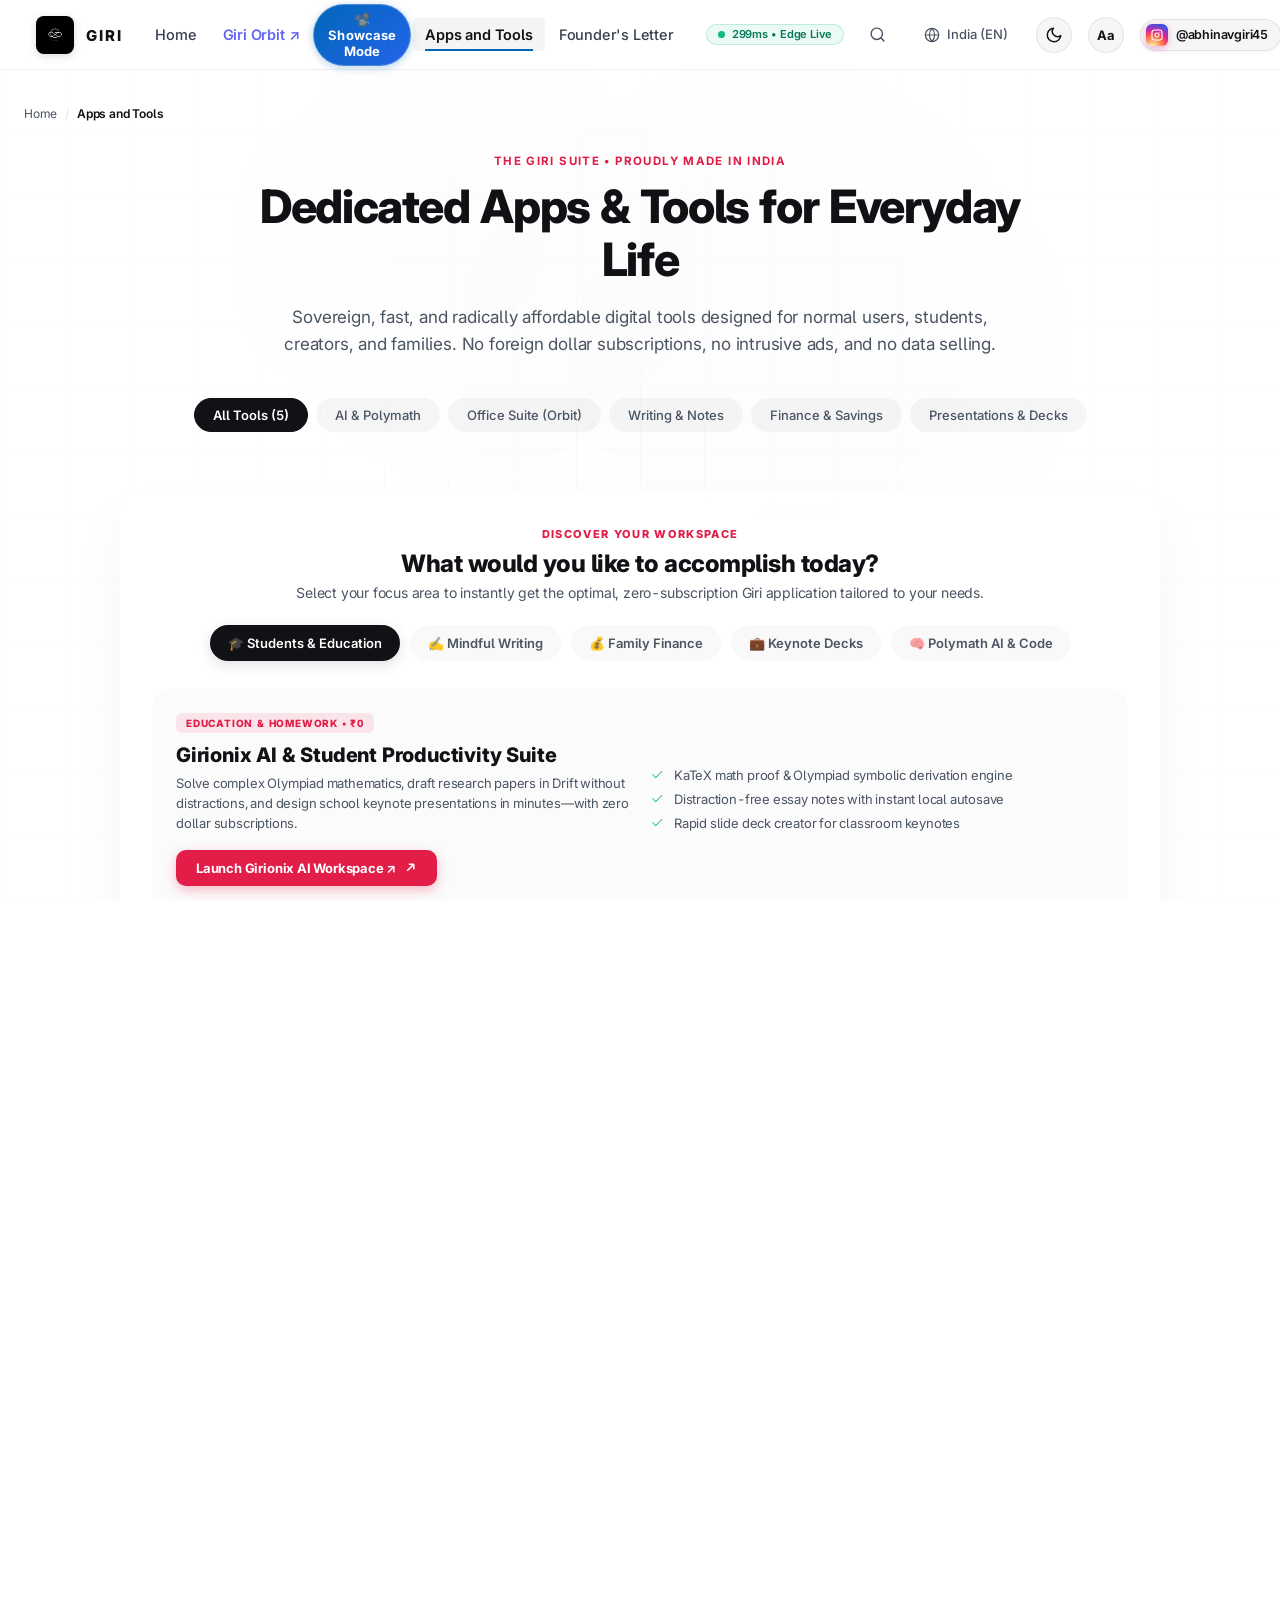
==== commit 68464da3: "fix(sitemap): remove drift, axis, and kinetic subpages and add MS Office file extension compatibilit" ====
--- a/apps.html
+++ b/apps.html
@@ -15,7 +15,7 @@
   <link href="https://fonts.googleapis.com/css2?family=Inter:wght@300;400;500;600;700;800&family=Newsreader:ital,opsz,wght@0,6..72,400;0,6..72,500;1,6..72,400;1,6..72,500&family=JetBrains+Mono:wght@400;500&display=swap" rel="stylesheet">
   
   <!-- Performance Preloads for 1M+ Edge Delivery -->
-  <link rel="preload" href="css/styles.css?v=20260918_v10_showcase" as="style">
+  <link rel="preload" href="css/styles.css?v=20260918_v11_msoffice" as="style">
   <link rel="preload" href="assets/logo.png?v=2" as="image" fetchpriority="high">
   <link rel="modulepreload" href="js/modules/studio.js">
 
@@ -34,7 +34,7 @@
   </script>
 
   <!-- Design System Stylesheet -->
-  <link rel="stylesheet" href="css/styles.css?v=20260918_v10_showcase">
+  <link rel="stylesheet" href="css/styles.css?v=20260918_v11_msoffice">
   <link rel="canonical" href="https://giri-corporation.pages.dev/apps.html">
   <link rel="sitemap" type="application/xml" href="sitemap.xml">
 
@@ -610,7 +610,7 @@
         </article>
 
                 <!-- App: Giri Orbit (Flagship Cloud-Free Office Suite) -->
-        <article class="catalog-card flagship-card" data-category="office" style="border-color: rgba(99, 102, 241, 0.4);">
+        <article class="catalog-card flagship-card" data-category="office" data-keywords="orbit office suite docx xlsx pptx pdf csv word excel powerpoint presentation cloud free drift docs axis sheets kinetic slides aegis pdf msoffice ms office" style="border-color: rgba(99, 102, 241, 0.4);">
           <div class="catalog-top-row">
             <div class="catalog-icon-box icon-purple" style="background: rgba(99, 102, 241, 0.1); color: #6366f1;">
               <svg viewBox="0 0 24 24" width="24" height="24" stroke="currentColor" stroke-width="1.8" fill="none" stroke-linecap="round" stroke-linejoin="round">
@@ -636,22 +636,53 @@
             A comprehensive, cloud-free office productivity powerhouse. Engineered to provide desktop-class office editing with 100% private in-browser compute, no telemetry, and zero subscription costs.
           </p>
 
+          <!-- Microsoft Office File Format Compatibility Strip -->
+          <div class="msoffice-compat-card" style="margin: 16px 0; padding: 14px 16px; background: rgba(99, 102, 241, 0.08); border: 1.5px solid rgba(99, 102, 241, 0.28); border-radius: 8px;">
+            <div style="display: flex; align-items: center; justify-content: space-between; flex-wrap: wrap; gap: 8px; margin-bottom: 10px;">
+              <div style="display: flex; align-items: center; gap: 8px;">
+                <span style="font-size: 16px;">💼</span>
+                <strong style="font-size: 13.5px; color: var(--text-primary);">Microsoft Office & Industry Standard Compatibility</strong>
+              </div>
+              <span style="font-size: 11px; font-weight: 700; color: #4f46e5; background: rgba(79, 70, 229, 0.12); padding: 3px 8px; border-radius: 4px; border: 1px solid rgba(79, 70, 229, 0.25);">NATIVE 2-WAY COMPATIBLE</span>
+            </div>
+            <p style="font-size: 12.5px; color: var(--text-secondary); margin: 0 0 10px 0; line-height: 1.5;">
+              Open, edit, and export existing files without expensive Microsoft 365 licenses or subscriptions. Runs 100% on your device:
+            </p>
+            <div class="msoffice-ext-badges" style="display: flex; flex-wrap: wrap; gap: 7px;">
+              <span class="msoffice-pill" style="display: inline-flex; align-items: center; gap: 5px; padding: 5px 9px; background: rgba(37, 99, 235, 0.12); border: 1px solid rgba(37, 99, 235, 0.3); border-radius: 6px; font-size: 12px; font-weight: 700; color: #2563eb;">
+                <span style="font-weight: 900;">W</span> <code>.docx</code> <code>.doc</code> <span style="font-weight: 500; opacity: 0.85;">(Word)</span>
+              </span>
+              <span class="msoffice-pill" style="display: inline-flex; align-items: center; gap: 5px; padding: 5px 9px; background: rgba(16, 185, 129, 0.12); border: 1px solid rgba(16, 185, 129, 0.3); border-radius: 6px; font-size: 12px; font-weight: 700; color: #059669;">
+                <span style="font-weight: 900;">X</span> <code>.xlsx</code> <code>.xls</code> <code>.csv</code> <span style="font-weight: 500; opacity: 0.85;">(Excel)</span>
+              </span>
+              <span class="msoffice-pill" style="display: inline-flex; align-items: center; gap: 5px; padding: 5px 9px; background: rgba(245, 158, 11, 0.12); border: 1px solid rgba(245, 158, 11, 0.3); border-radius: 6px; font-size: 12px; font-weight: 700; color: #d97706;">
+                <span style="font-weight: 900;">P</span> <code>.pptx</code> <code>.ppt</code> <span style="font-weight: 500; opacity: 0.85;">(PowerPoint)</span>
+              </span>
+              <span class="msoffice-pill" style="display: inline-flex; align-items: center; gap: 5px; padding: 5px 9px; background: rgba(239, 68, 68, 0.12); border: 1px solid rgba(239, 68, 68, 0.3); border-radius: 6px; font-size: 12px; font-weight: 700; color: #dc2626;">
+                <span style="font-weight: 900;">PDF</span> <code>.pdf</code> <span style="font-weight: 500; opacity: 0.85;">(Acrobat)</span>
+              </span>
+              <span class="msoffice-pill" style="display: inline-flex; align-items: center; gap: 5px; padding: 5px 9px; background: var(--surface-subtle); border: 1px solid var(--border-subtle); border-radius: 6px; font-size: 12px; font-weight: 600; color: var(--text-secondary);">
+                <code>.txt</code> <code>.rtf</code> <code>.md</code> <code>.odt</code>
+              </span>
+            </div>
+          </div>
+
           <div style="display: grid; grid-template-columns: repeat(2, 1fr); gap: 10px; margin: 16px 0;">
             <a href="https://giri-orbit.pages.dev/#drift" target="_blank" rel="noopener noreferrer" style="display: flex; align-items: center; gap: 8px; padding: 10px 14px; background: var(--surface-subtle); border: 1px solid var(--border-subtle); border-radius: 6px; text-decoration: none; color: var(--text-primary); font-size: 13.5px; font-weight: 600;">
               <span style="color: #2563eb;">📄</span>
-              <span>Drift Documents ↗</span>
+              <span>Drift Documents (.docx) ↗</span>
             </a>
             <a href="https://giri-orbit.pages.dev/#axis" target="_blank" rel="noopener noreferrer" style="display: flex; align-items: center; gap: 8px; padding: 10px 14px; background: var(--surface-subtle); border: 1px solid var(--border-subtle); border-radius: 6px; text-decoration: none; color: var(--text-primary); font-size: 13.5px; font-weight: 600;">
               <span style="color: #10b981;">📊</span>
-              <span>Axis Spreadsheets ↗</span>
+              <span>Axis Spreadsheets (.xlsx) ↗</span>
             </a>
             <a href="https://giri-orbit.pages.dev/#kinetic" target="_blank" rel="noopener noreferrer" style="display: flex; align-items: center; gap: 8px; padding: 10px 14px; background: var(--surface-subtle); border: 1px solid var(--border-subtle); border-radius: 6px; text-decoration: none; color: var(--text-primary); font-size: 13.5px; font-weight: 600;">
               <span style="color: #f59e0b;">📽️</span>
-              <span>Kinetic Presentations ↗</span>
+              <span>Kinetic Presentations (.pptx) ↗</span>
             </a>
             <a href="https://giri-orbit.pages.dev/#pdf" target="_blank" rel="noopener noreferrer" style="display: flex; align-items: center; gap: 8px; padding: 10px 14px; background: var(--surface-subtle); border: 1px solid var(--border-subtle); border-radius: 6px; text-decoration: none; color: var(--text-primary); font-size: 13.5px; font-weight: 600;">
               <span style="color: #ef4444;">📑</span>
-              <span>Aegis PDF Studio ↗</span>
+              <span>Aegis PDF Studio (.pdf) ↗</span>
             </a>
           </div>
 
@@ -685,7 +716,7 @@
         </article>
 
         <!-- App 1: Giri Drift -->
-        <article class="catalog-card" data-category="writing">
+        <article class="catalog-card" data-category="writing" data-keywords="drift word docx doc notes writing markdown distraction focus journal private essay">
           <div class="catalog-top-row">
             <div class="catalog-icon-box icon-blue">
               <svg viewBox="0 0 24 24" width="24" height="24" stroke="currentColor" stroke-width="1.8" fill="none" stroke-linecap="round" stroke-linejoin="round">
@@ -694,6 +725,7 @@
               </svg>
             </div>
             <span class="catalog-status-tag tag-blue">WRITING • 100% FREE</span>
+            <span style="font-size: 11px; font-weight: 700; color: #2563eb; background: rgba(37, 99, 235, 0.1); padding: 2px 7px; border-radius: 4px; border: 1px solid rgba(37, 99, 235, 0.25);">.DOCX .DOC .TXT</span>
             <div style="display: inline-flex; gap: 6px; align-items: center; margin-left: auto;">
               <button type="button" class="catalog-pin-btn" data-pin-id="drift" aria-label="Pin Giri Drift to favorites" title="Pin to top favorites">☆ Pin</button>
               <button type="button" class="tool-share-btn" data-share-title="Giri Drift" data-share-url="https://giri-orbit.pages.dev/#drift" title="Share tool link">🔗 Share</button>
@@ -713,15 +745,11 @@
             </li>
             <li>
               <svg viewBox="0 0 16 16" width="14" height="14" fill="currentColor"><path d="M13.854 3.646a.5.5 0 0 1 0 .708l-7 7a.5.5 0 0 1-.708 0l-3.5-3.5a.5.5 0 1 1 .708-.708L6.5 10.293l6.646-6.647a.5.5 0 0 1 .708 0z"/></svg>
-              <span>Tranquil focus mode with mathematical optical sizing</span>
+              <span>Native Microsoft Word (.docx, .doc, .rtf) format compatibility</span>
             </li>
             <li>
               <svg viewBox="0 0 16 16" width="14" height="14" fill="currentColor"><path d="M13.854 3.646a.5.5 0 0 1 0 .708l-7 7a.5.5 0 0 1-.708 0l-3.5-3.5a.5.5 0 1 1 .708-.708L6.5 10.293l6.646-6.647a.5.5 0 0 1 .708 0z"/></svg>
               <span>Live word counter & estimated reading time telemetry</span>
-            </li>
-            <li>
-              <svg viewBox="0 0 16 16" width="14" height="14" fill="currentColor"><path d="M13.854 3.646a.5.5 0 0 1 0 .708l-7 7a.5.5 0 0 1-.708 0l-3.5-3.5a.5.5 0 1 1 .708-.708L6.5 10.293l6.646-6.647a.5.5 0 0 1 .708 0z"/></svg>
-              <span>One-click note clipboard export & auto-save</span>
             </li>
             <li>
               <svg viewBox="0 0 16 16" width="14" height="14" fill="currentColor"><path d="M13.854 3.646a.5.5 0 0 1 0 .708l-7 7a.5.5 0 0 1-.708 0l-3.5-3.5a.5.5 0 1 1 .708-.708L6.5 10.293l6.646-6.647a.5.5 0 0 1 .708 0z"/></svg>
@@ -734,14 +762,11 @@
               <span>Launch Drift on Giri Orbit ↗</span>
               <svg viewBox="0 0 16 16" width="13" height="13" fill="none" stroke="currentColor" stroke-width="2"><path d="M4 12L12 4M12 4H6M12 4V10"/></svg>
             </a>
-            <a href="https://giri-orbit.pages.dev/#drift" target="_blank" rel="noopener noreferrer" class="catalog-launch-btn catalog-sub-btn">
-              <span>Open Local Notes Studio ›</span>
-            </a>
           </div>
         </article>
 
         <!-- App 2: Giri Axis -->
-        <article class="catalog-card" data-category="finance">
+        <article class="catalog-card" data-category="finance" data-keywords="axis excel xlsx xls csv finance money savings budget rupee compound wealth goals family">
           <div class="catalog-top-row">
             <div class="catalog-icon-box icon-emerald">
               <svg viewBox="0 0 24 24" width="24" height="24" stroke="currentColor" stroke-width="1.8" fill="none" stroke-linecap="round" stroke-linejoin="round">
@@ -751,9 +776,10 @@
               </svg>
             </div>
             <span class="catalog-status-tag tag-emerald">FINANCE • RUPEE-FIRST</span>
+            <span style="font-size: 11px; font-weight: 700; color: #059669; background: rgba(16, 185, 129, 0.1); padding: 2px 7px; border-radius: 4px; border: 1px solid rgba(16, 185, 129, 0.25);">.XLSX .XLS .CSV</span>
             <div style="display: inline-flex; gap: 6px; align-items: center; margin-left: auto;">
               <button type="button" class="catalog-pin-btn" data-pin-id="axis" aria-label="Pin Giri Axis to favorites" title="Pin to top favorites">☆ Pin</button>
-              <button type="button" class="tool-share-btn" data-share-title="Giri Axis" data-share-url="axis.html" title="Share tool link">🔗 Share</button>
+              <button type="button" class="tool-share-btn" data-share-title="Giri Axis" data-share-url="https://giri-orbit.pages.dev/#axis" title="Share tool link">🔗 Share</button>
             </div>
           </div>
 
@@ -766,30 +792,30 @@
           <ul class="catalog-feature-list">
             <li>
               <svg viewBox="0 0 16 16" width="14" height="14" fill="currentColor"><path d="M13.854 3.646a.5.5 0 0 1 0 .708l-7 7a.5.5 0 0 1-.708 0l-3.5-3.5a.5.5 0 1 1 .708-.708L6.5 10.293l6.646-6.647a.5.5 0 0 1 .708 0z"/></svg>
-              <span>Real-time dynamic 5-year savings projection simulator</span>
-            </li>
-            <li>
-              <svg viewBox="0 0 16 16" width="14" height="14" fill="currentColor"><path d="M13.854 3.646a.5.5 0 0 1 0 .708l-7 7a.5.5 0 0 1-.708 0l-3.5-3.5a.5.5 0 1 1 .708-.708L6.5 10.293l6.646-6.647a.5.5 0 0 1 .708 0z"/></svg>
-              <span>Visual goal milestone cards & monthly budget tracking</span>
+              <span>Full cloud-free spreadsheets: <a href="https://giri-orbit.pages.dev/#axis" target="_blank" rel="noopener noreferrer" style="color: #059669; font-weight: 700; text-decoration: underline;">Axis on Giri Orbit ↗</a></span>
+            </li>
+            <li>
+              <svg viewBox="0 0 16 16" width="14" height="14" fill="currentColor"><path d="M13.854 3.646a.5.5 0 0 1 0 .708l-7 7a.5.5 0 0 1-.708 0l-3.5-3.5a.5.5 0 1 1 .708-.708L6.5 10.293l6.646-6.647a.5.5 0 0 1 .708 0z"/></svg>
+              <span>Microsoft Excel (.xlsx, .xls, .csv) compatible import & export</span>
+            </li>
+            <li>
+              <svg viewBox="0 0 16 16" width="14" height="14" fill="currentColor"><path d="M13.854 3.646a.5.5 0 0 1 0 .708l-7 7a.5.5 0 0 1-.708 0l-3.5-3.5a.5.5 0 1 1 .708-.708L6.5 10.293l6.646-6.647a.5.5 0 0 1 .708 0z"/></svg>
+              <span>Real-time dynamic 5-year savings projection simulator in ₹</span>
             </li>
             <li>
               <svg viewBox="0 0 16 16" width="14" height="14" fill="currentColor"><path d="M13.854 3.646a.5.5 0 0 1 0 .708l-7 7a.5.5 0 0 1-.708 0l-3.5-3.5a.5.5 0 1 1 .708-.708L6.5 10.293l6.646-6.647a.5.5 0 0 1 .708 0z"/></svg>
               <span>Zero data brokering: never sells your financial data to lenders</span>
             </li>
-            <li>
-              <svg viewBox="0 0 16 16" width="14" height="14" fill="currentColor"><path d="M13.854 3.646a.5.5 0 0 1 0 .708l-7 7a.5.5 0 0 1-.708 0l-3.5-3.5a.5.5 0 1 1 .708-.708L6.5 10.293l6.646-6.647a.5.5 0 0 1 .708 0z"/></svg>
-              <span>Optimized for Indian Rupee (₹) household economics</span>
-            </li>
           </ul>
 
-          <a href="https://giri-orbit.pages.dev/#hub" target="_blank" rel="noopener noreferrer" class="catalog-launch-btn">
-            <span>Open Dedicated Axis Finance</span>
-            <svg viewBox="0 0 16 16" width="13" height="13" fill="none" stroke="currentColor" stroke-width="2"><path d="M6 3l5 5-5 5"/></svg>
+          <a href="https://giri-orbit.pages.dev/#axis" target="_blank" rel="noopener noreferrer" class="catalog-launch-btn flagship-launch-btn" style="background: linear-gradient(135deg, #059669 0%, #047857 100%);">
+            <span>Launch Axis on Giri Orbit ↗</span>
+            <svg viewBox="0 0 16 16" width="13" height="13" fill="none" stroke="currentColor" stroke-width="2"><path d="M4 12L12 4M12 4H6M12 4V10"/></svg>
           </a>
         </article>
 
         <!-- App 3: Giri Kinetic -->
-        <article class="catalog-card" data-category="presentation">
+        <article class="catalog-card" data-category="presentation" data-keywords="kinetic powerpoint pptx ppt slides keynote decks presentations visual story sharing">
           <div class="catalog-top-row">
             <div class="catalog-icon-box icon-indigo">
               <svg viewBox="0 0 24 24" width="24" height="24" stroke="currentColor" stroke-width="1.8" fill="none" stroke-linecap="round" stroke-linejoin="round">
@@ -799,9 +825,10 @@
               </svg>
             </div>
             <span class="catalog-status-tag tag-indigo">KEYNOTE • EFFORTLESS</span>
+            <span style="font-size: 11px; font-weight: 700; color: #d97706; background: rgba(245, 158, 11, 0.1); padding: 2px 7px; border-radius: 4px; border: 1px solid rgba(245, 158, 11, 0.25);">.PPTX .PPT .PDF</span>
             <div style="display: inline-flex; gap: 6px; align-items: center; margin-left: auto;">
               <button type="button" class="catalog-pin-btn" data-pin-id="kinetic" aria-label="Pin Giri Kinetic to favorites" title="Pin to top favorites">☆ Pin</button>
-              <button type="button" class="tool-share-btn" data-share-title="Giri Kinetic" data-share-url="kinetic.html" title="Share tool link">🔗 Share</button>
+              <button type="button" class="tool-share-btn" data-share-title="Giri Kinetic" data-share-url="https://giri-orbit.pages.dev/#kinetic" title="Share tool link">🔗 Share</button>
             </div>
           </div>
 
@@ -814,25 +841,25 @@
           <ul class="catalog-feature-list">
             <li>
               <svg viewBox="0 0 16 16" width="14" height="14" fill="currentColor"><path d="M13.854 3.646a.5.5 0 0 1 0 .708l-7 7a.5.5 0 0 1-.708 0l-3.5-3.5a.5.5 0 1 1 .708-.708L6.5 10.293l6.646-6.647a.5.5 0 0 1 .708 0z"/></svg>
+              <span>Full cloud-free presentation studio: <a href="https://giri-orbit.pages.dev/#kinetic" target="_blank" rel="noopener noreferrer" style="color: #d97706; font-weight: 700; text-decoration: underline;">Kinetic on Giri Orbit ↗</a></span>
+            </li>
+            <li>
+              <svg viewBox="0 0 16 16" width="14" height="14" fill="currentColor"><path d="M13.854 3.646a.5.5 0 0 1 0 .708l-7 7a.5.5 0 0 1-.708 0l-3.5-3.5a.5.5 0 1 1 .708-.708L6.5 10.293l6.646-6.647a.5.5 0 0 1 .708 0z"/></svg>
+              <span>Microsoft PowerPoint (.pptx, .ppt) format compatibility</span>
+            </li>
+            <li>
+              <svg viewBox="0 0 16 16" width="14" height="14" fill="currentColor"><path d="M13.854 3.646a.5.5 0 0 1 0 .708l-7 7a.5.5 0 0 1-.708 0l-3.5-3.5a.5.5 0 1 1 .708-.708L6.5 10.293l6.646-6.647a.5.5 0 0 1 .708 0z"/></svg>
               <span>16:9 cinematic presentation viewport & interactive deck player</span>
             </li>
             <li>
               <svg viewBox="0 0 16 16" width="14" height="14" fill="currentColor"><path d="M13.854 3.646a.5.5 0 0 1 0 .708l-7 7a.5.5 0 0 1-.708 0l-3.5-3.5a.5.5 0 1 1 .708-.708L6.5 10.293l6.646-6.647a.5.5 0 0 1 .708 0z"/></svg>
               <span>Smart auto-layout: focus on your story, not complex alignment</span>
             </li>
-            <li>
-              <svg viewBox="0 0 16 16" width="14" height="14" fill="currentColor"><path d="M13.854 3.646a.5.5 0 0 1 0 .708l-7 7a.5.5 0 0 1-.708 0l-3.5-3.5a.5.5 0 1 1 .708-.708L6.5 10.293l6.646-6.647a.5.5 0 0 1 .708 0z"/></svg>
-              <span>Ready for college seminars, business pitches & storytelling</span>
-            </li>
-            <li>
-              <svg viewBox="0 0 16 16" width="14" height="14" fill="currentColor"><path d="M13.854 3.646a.5.5 0 0 1 0 .708l-7 7a.5.5 0 0 1-.708 0l-3.5-3.5a.5.5 0 1 1 .708-.708L6.5 10.293l6.646-6.647a.5.5 0 0 1 .708 0z"/></svg>
-              <span>Instant sharing via web presentation links & one-click export</span>
-            </li>
           </ul>
 
-          <a href="https://giri-orbit.pages.dev/#hub" target="_blank" rel="noopener noreferrer" class="catalog-launch-btn">
-            <span>Open Dedicated Kinetic Studio</span>
-            <svg viewBox="0 0 16 16" width="13" height="13" fill="none" stroke="currentColor" stroke-width="2"><path d="M6 3l5 5-5 5"/></svg>
+          <a href="https://giri-orbit.pages.dev/#kinetic" target="_blank" rel="noopener noreferrer" class="catalog-launch-btn flagship-launch-btn" style="background: linear-gradient(135deg, #d97706 0%, #b45309 100%);">
+            <span>Launch Kinetic on Giri Orbit ↗</span>
+            <svg viewBox="0 0 16 16" width="13" height="13" fill="none" stroke="currentColor" stroke-width="2"><path d="M4 12L12 4M12 4H6M12 4V10"/></svg>
           </a>
         </article>
 
@@ -954,11 +981,11 @@
           <div class="col">
             <h4>Everyday Apps & AI</h4>
             <a href="https://girionix-ai.pages.dev/" target="_blank" rel="noopener noreferrer" style="color: #7c3aed; font-weight: 600;">Girionix AI (Flagship ↗)</a>
-            <a href="https://giri-orbit.pages.dev/#hub" target="_blank" rel="noopener noreferrer" style="color: #6366f1; font-weight: 600;">Giri Orbit (Office Suite ↗)</a>
-
-            <a href="https://giri-orbit.pages.dev/#drift" target="_blank" rel="noopener noreferrer">Giri Drift (Writing)</a>
-            <a href="https://giri-orbit.pages.dev/#hub" target="_blank" rel="noopener noreferrer">Giri Axis (Money)</a>
-            <a href="https://giri-orbit.pages.dev/#hub" target="_blank" rel="noopener noreferrer">Giri Kinetic (Slides)</a>
+            <a href="https://giri-orbit.pages.dev/#hub" target="_blank" rel="noopener noreferrer" style="color: #6366f1; font-weight: 600;">Giri Orbit (MS Office Suite ↗)</a>
+            <a href="https://giri-orbit.pages.dev/#drift" target="_blank" rel="noopener noreferrer">Drift Docs (.docx ↗)</a>
+            <a href="https://giri-orbit.pages.dev/#axis" target="_blank" rel="noopener noreferrer">Axis Sheets (.xlsx ↗)</a>
+            <a href="https://giri-orbit.pages.dev/#kinetic" target="_blank" rel="noopener noreferrer">Kinetic Slides (.pptx ↗)</a>
+            <a href="https://giri-orbit.pages.dev/#pdf" target="_blank" rel="noopener noreferrer">Aegis PDF Studio (.pdf ↗)</a>
           </div>
           <div class="col">
             <h4>Founder & Vision</h4>
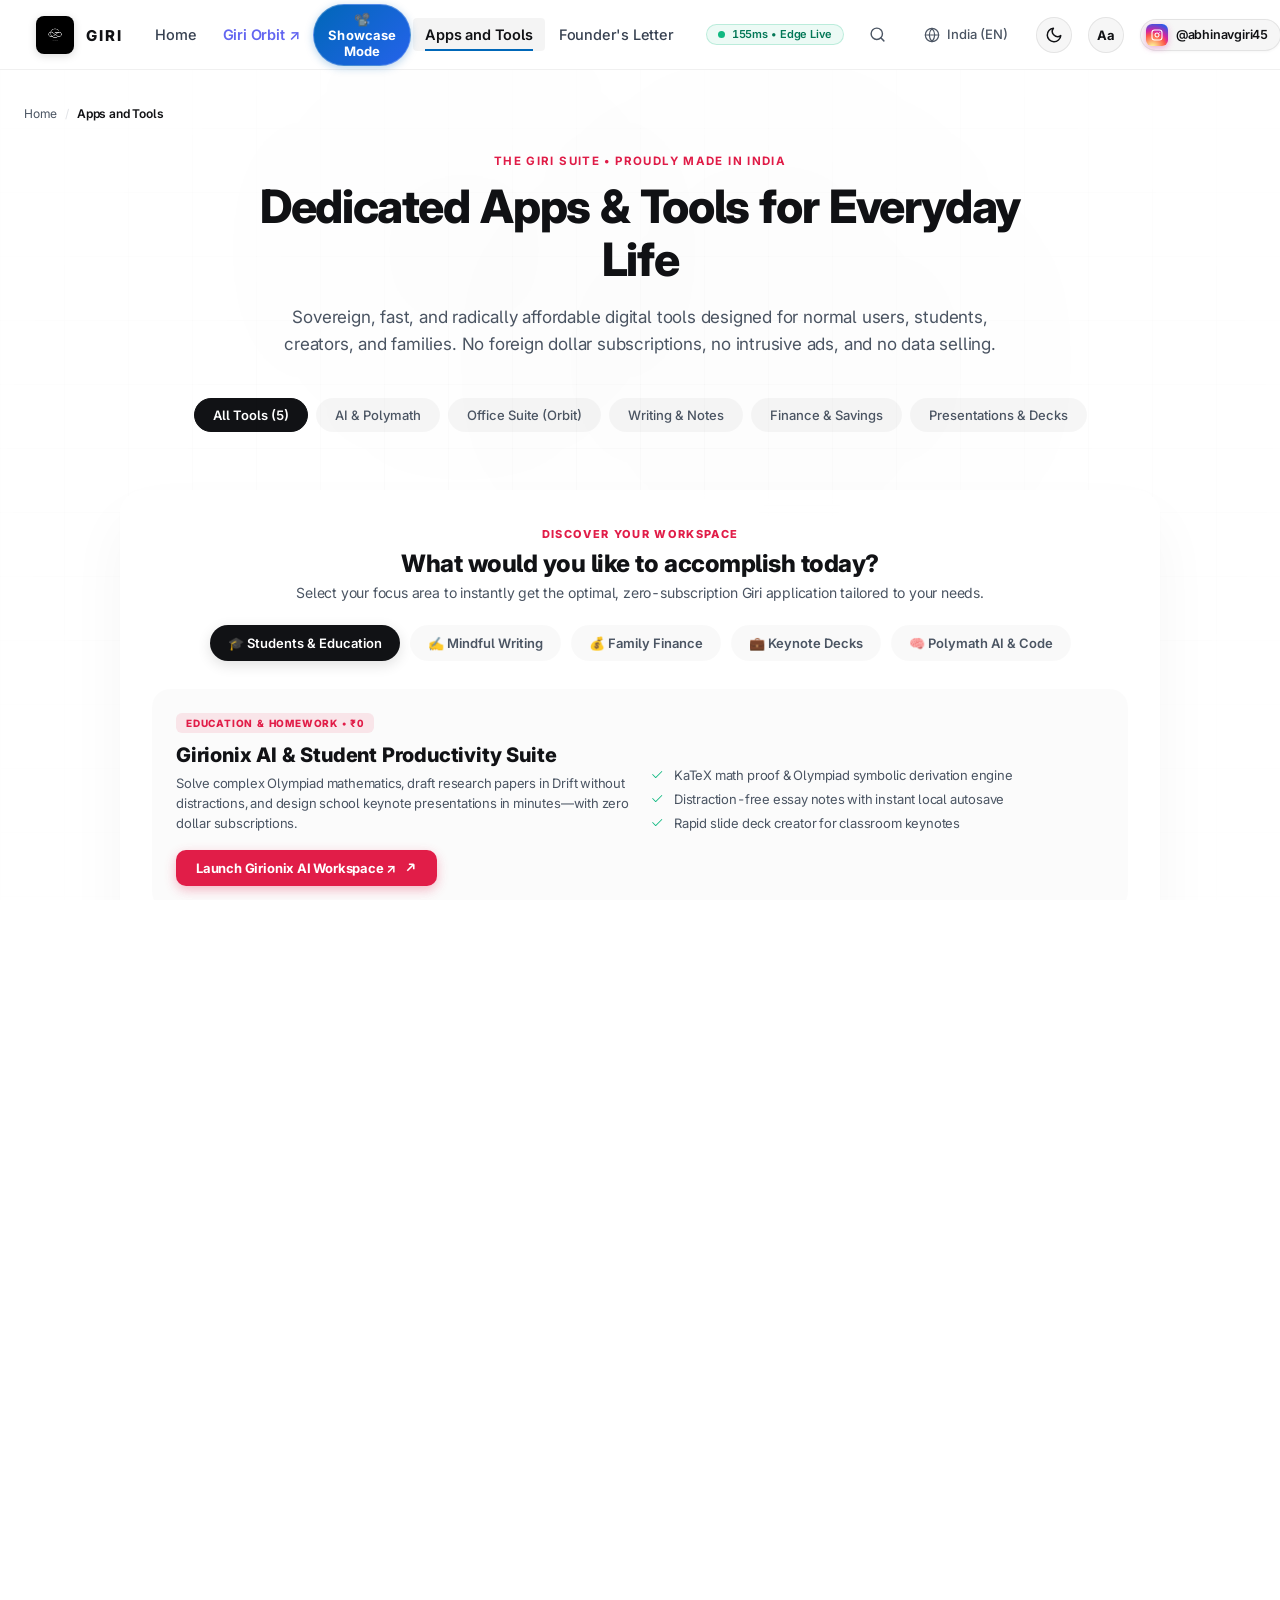
==== commit bca4674a: "Upgrade Founder's Letter audio player with high-fidelity studio narration, interactive scrubber time" ====
--- a/apps.html
+++ b/apps.html
@@ -15,7 +15,7 @@
   <link href="https://fonts.googleapis.com/css2?family=Inter:wght@300;400;500;600;700;800&family=Newsreader:ital,opsz,wght@0,6..72,400;0,6..72,500;1,6..72,400;1,6..72,500&family=JetBrains+Mono:wght@400;500&display=swap" rel="stylesheet">
   
   <!-- Performance Preloads for 1M+ Edge Delivery -->
-  <link rel="preload" href="css/styles.css?v=20260918_v11_msoffice" as="style">
+  <link rel="preload" href="css/styles.css?v=20260918_v12_audio" as="style">
   <link rel="preload" href="assets/logo.png?v=2" as="image" fetchpriority="high">
   <link rel="modulepreload" href="js/modules/studio.js">
 
@@ -34,7 +34,7 @@
   </script>
 
   <!-- Design System Stylesheet -->
-  <link rel="stylesheet" href="css/styles.css?v=20260918_v11_msoffice">
+  <link rel="stylesheet" href="css/styles.css?v=20260918_v12_audio">
   <link rel="canonical" href="https://giri-corporation.pages.dev/apps.html">
   <link rel="sitemap" type="application/xml" href="sitemap.xml">
 
--- a/css/styles.css
+++ b/css/styles.css
@@ -5988,73 +5988,140 @@
    ========================================================================== */
 .audio-reader-bar {
   display: flex;
-  align-items: center;
-  justify-content: space-between;
-  gap: 16px;
-  padding: 14px 20px;
-  margin: 20px auto 32px auto;
-  max-width: 760px;
+  flex-direction: column;
+  gap: 12px;
+  padding: 16px 20px;
+  margin: 18px auto 30px auto;
+  max-width: 780px;
   background: var(--surface-glass);
   backdrop-filter: blur(20px);
   -webkit-backdrop-filter: blur(20px);
   border: 1px solid var(--border-glass);
-  border-radius: 16px;
+  border-radius: 18px;
   box-shadow: var(--shadow-card);
   transition: all 0.25s ease;
 }
+.audio-reader-main {
+  display: flex;
+  align-items: center;
+  justify-content: space-between;
+  gap: 16px;
+  width: 100%;
+}
 .audio-reader-left {
   display: flex;
   align-items: center;
   gap: 12px;
+  min-width: 0;
 }
 .audio-play-btn {
   display: inline-flex;
   align-items: center;
   justify-content: center;
-  width: 40px;
-  height: 40px;
+  width: 42px;
+  height: 42px;
   border-radius: 50%;
   background: var(--accent-red);
   color: #ffffff;
   border: none;
   cursor: pointer;
-  box-shadow: 0 4px 14px rgba(225, 29, 72, 0.35);
-  transition: transform 0.18s ease;
+  box-shadow: 0 4px 14px rgba(225, 29, 72, 0.4);
+  transition: transform 0.18s ease, box-shadow 0.18s ease;
   flex-shrink: 0;
 }
 .audio-play-btn:hover {
-  transform: scale(1.05);
+  transform: scale(1.06);
+  box-shadow: 0 6px 18px rgba(225, 29, 72, 0.55);
+}
+.audio-text-wrap {
+  min-width: 0;
 }
 .audio-text-wrap h4 {
-  font-size: 13px;
+  font-size: 13.5px;
   font-weight: 700;
-  margin-bottom: 2px;
+  margin-bottom: 3px;
   color: var(--text-primary);
-}
-.audio-text-wrap p {
+  white-space: nowrap;
+  overflow: hidden;
+  text-overflow: ellipsis;
+}
+.audio-meta-row {
+  display: flex;
+  align-items: center;
+  flex-wrap: wrap;
+  gap: 6px;
   font-size: 12px;
   color: var(--text-secondary);
 }
+.audio-dot-sep {
+  opacity: 0.45;
+  font-size: 10px;
+}
+.audio-badge-format {
+  display: inline-block;
+  padding: 1px 6px;
+  font-size: 10px;
+  font-weight: 700;
+  border-radius: 4px;
+  background: rgba(225, 29, 72, 0.12);
+  color: var(--accent-red);
+  border: 1px solid rgba(225, 29, 72, 0.25);
+  letter-spacing: 0.4px;
+}
 .audio-reader-right {
   display: flex;
   align-items: center;
-  gap: 10px;
-}
-.audio-speed-btn {
-  padding: 4px 8px;
+  gap: 6px;
+  flex-shrink: 0;
+}
+.audio-ctrl-btn {
+  display: inline-flex;
+  align-items: center;
+  justify-content: center;
+  gap: 3px;
+  height: 30px;
+  padding: 0 7px;
   font-size: 11px;
   font-weight: 700;
-  border-radius: 6px;
+  border-radius: 8px;
   background: var(--surface-subtle);
   border: 1px solid var(--border-subtle);
   color: var(--text-secondary);
   cursor: pointer;
+  transition: all 0.18s ease;
+}
+.audio-ctrl-btn:hover {
+  background: var(--surface-card);
+  color: var(--text-primary);
+  border-color: var(--border-glass);
+}
+.ctrl-btn-label {
+  font-size: 9.5px;
+  font-weight: 700;
+}
+.audio-speed-btn {
+  height: 30px;
+  padding: 0 9px;
+  font-size: 11.5px;
+  font-weight: 700;
+  border-radius: 8px;
+  background: var(--surface-subtle);
+  border: 1px solid var(--border-subtle);
+  color: var(--text-secondary);
+  cursor: pointer;
+  transition: all 0.18s ease;
+}
+.audio-speed-btn:hover {
+  background: var(--surface-card);
+  color: var(--text-primary);
+  border-color: var(--border-glass);
 }
 .audio-wave-wrap {
   display: flex;
   align-items: center;
   gap: 3px;
   height: 18px;
+  padding: 0 4px;
 }
 .audio-wave-bar {
   width: 3px;
@@ -6070,6 +6137,69 @@
 @keyframes wave {
   0%, 100% { height: 6px; }
   50% { height: 18px; }
+}
+
+/* Timeline Scrubber */
+.audio-timeline-wrap {
+  width: 100%;
+  padding-top: 2px;
+}
+.audio-scrubber-track {
+  position: relative;
+  width: 100%;
+  height: 6px;
+  border-radius: 3px;
+  background: var(--border-subtle);
+  cursor: pointer;
+  user-select: none;
+  transition: height 0.15s ease;
+}
+.audio-scrubber-track:hover {
+  height: 8px;
+}
+.audio-scrubber-progress {
+  position: absolute;
+  left: 0;
+  top: 0;
+  height: 100%;
+  width: 0%;
+  border-radius: 3px;
+  background: linear-gradient(90deg, #e11d48 0%, #f43f5e 100%);
+  pointer-events: none;
+  transition: width 0.08s linear;
+}
+.audio-scrubber-thumb {
+  position: absolute;
+  top: 50%;
+  left: 0%;
+  transform: translate(-50%, -50%);
+  width: 12px;
+  height: 12px;
+  border-radius: 50%;
+  background: #ffffff;
+  box-shadow: 0 2px 6px rgba(0, 0, 0, 0.4);
+  opacity: 0;
+  pointer-events: none;
+  transition: opacity 0.15s ease;
+}
+.audio-scrubber-track:hover .audio-scrubber-thumb,
+.audio-scrubber-track:focus-visible .audio-scrubber-thumb {
+  opacity: 1;
+}
+
+@media (max-width: 640px) {
+  .audio-reader-bar {
+    padding: 14px 14px;
+  }
+  .audio-reader-main {
+    flex-direction: column;
+    align-items: flex-start;
+    gap: 10px;
+  }
+  .audio-reader-right {
+    width: 100%;
+    justify-content: space-between;
+  }
 }
 
 /* ==========================================================================
--- a/css/styles.css
+++ b/css/styles.css
@@ -5988,73 +5988,140 @@
    ========================================================================== */
 .audio-reader-bar {
   display: flex;
-  align-items: center;
-  justify-content: space-between;
-  gap: 16px;
-  padding: 14px 20px;
-  margin: 20px auto 32px auto;
-  max-width: 760px;
+  flex-direction: column;
+  gap: 12px;
+  padding: 16px 20px;
+  margin: 18px auto 30px auto;
+  max-width: 780px;
   background: var(--surface-glass);
   backdrop-filter: blur(20px);
   -webkit-backdrop-filter: blur(20px);
   border: 1px solid var(--border-glass);
-  border-radius: 16px;
+  border-radius: 18px;
   box-shadow: var(--shadow-card);
   transition: all 0.25s ease;
 }
+.audio-reader-main {
+  display: flex;
+  align-items: center;
+  justify-content: space-between;
+  gap: 16px;
+  width: 100%;
+}
 .audio-reader-left {
   display: flex;
   align-items: center;
   gap: 12px;
+  min-width: 0;
 }
 .audio-play-btn {
   display: inline-flex;
   align-items: center;
   justify-content: center;
-  width: 40px;
-  height: 40px;
+  width: 42px;
+  height: 42px;
   border-radius: 50%;
   background: var(--accent-red);
   color: #ffffff;
   border: none;
   cursor: pointer;
-  box-shadow: 0 4px 14px rgba(225, 29, 72, 0.35);
-  transition: transform 0.18s ease;
+  box-shadow: 0 4px 14px rgba(225, 29, 72, 0.4);
+  transition: transform 0.18s ease, box-shadow 0.18s ease;
   flex-shrink: 0;
 }
 .audio-play-btn:hover {
-  transform: scale(1.05);
+  transform: scale(1.06);
+  box-shadow: 0 6px 18px rgba(225, 29, 72, 0.55);
+}
+.audio-text-wrap {
+  min-width: 0;
 }
 .audio-text-wrap h4 {
-  font-size: 13px;
+  font-size: 13.5px;
   font-weight: 700;
-  margin-bottom: 2px;
+  margin-bottom: 3px;
   color: var(--text-primary);
-}
-.audio-text-wrap p {
+  white-space: nowrap;
+  overflow: hidden;
+  text-overflow: ellipsis;
+}
+.audio-meta-row {
+  display: flex;
+  align-items: center;
+  flex-wrap: wrap;
+  gap: 6px;
   font-size: 12px;
   color: var(--text-secondary);
 }
+.audio-dot-sep {
+  opacity: 0.45;
+  font-size: 10px;
+}
+.audio-badge-format {
+  display: inline-block;
+  padding: 1px 6px;
+  font-size: 10px;
+  font-weight: 700;
+  border-radius: 4px;
+  background: rgba(225, 29, 72, 0.12);
+  color: var(--accent-red);
+  border: 1px solid rgba(225, 29, 72, 0.25);
+  letter-spacing: 0.4px;
+}
 .audio-reader-right {
   display: flex;
   align-items: center;
-  gap: 10px;
-}
-.audio-speed-btn {
-  padding: 4px 8px;
+  gap: 6px;
+  flex-shrink: 0;
+}
+.audio-ctrl-btn {
+  display: inline-flex;
+  align-items: center;
+  justify-content: center;
+  gap: 3px;
+  height: 30px;
+  padding: 0 7px;
   font-size: 11px;
   font-weight: 700;
-  border-radius: 6px;
+  border-radius: 8px;
   background: var(--surface-subtle);
   border: 1px solid var(--border-subtle);
   color: var(--text-secondary);
   cursor: pointer;
+  transition: all 0.18s ease;
+}
+.audio-ctrl-btn:hover {
+  background: var(--surface-card);
+  color: var(--text-primary);
+  border-color: var(--border-glass);
+}
+.ctrl-btn-label {
+  font-size: 9.5px;
+  font-weight: 700;
+}
+.audio-speed-btn {
+  height: 30px;
+  padding: 0 9px;
+  font-size: 11.5px;
+  font-weight: 700;
+  border-radius: 8px;
+  background: var(--surface-subtle);
+  border: 1px solid var(--border-subtle);
+  color: var(--text-secondary);
+  cursor: pointer;
+  transition: all 0.18s ease;
+}
+.audio-speed-btn:hover {
+  background: var(--surface-card);
+  color: var(--text-primary);
+  border-color: var(--border-glass);
 }
 .audio-wave-wrap {
   display: flex;
   align-items: center;
   gap: 3px;
   height: 18px;
+  padding: 0 4px;
 }
 .audio-wave-bar {
   width: 3px;
@@ -6070,6 +6137,69 @@
 @keyframes wave {
   0%, 100% { height: 6px; }
   50% { height: 18px; }
+}
+
+/* Timeline Scrubber */
+.audio-timeline-wrap {
+  width: 100%;
+  padding-top: 2px;
+}
+.audio-scrubber-track {
+  position: relative;
+  width: 100%;
+  height: 6px;
+  border-radius: 3px;
+  background: var(--border-subtle);
+  cursor: pointer;
+  user-select: none;
+  transition: height 0.15s ease;
+}
+.audio-scrubber-track:hover {
+  height: 8px;
+}
+.audio-scrubber-progress {
+  position: absolute;
+  left: 0;
+  top: 0;
+  height: 100%;
+  width: 0%;
+  border-radius: 3px;
+  background: linear-gradient(90deg, #e11d48 0%, #f43f5e 100%);
+  pointer-events: none;
+  transition: width 0.08s linear;
+}
+.audio-scrubber-thumb {
+  position: absolute;
+  top: 50%;
+  left: 0%;
+  transform: translate(-50%, -50%);
+  width: 12px;
+  height: 12px;
+  border-radius: 50%;
+  background: #ffffff;
+  box-shadow: 0 2px 6px rgba(0, 0, 0, 0.4);
+  opacity: 0;
+  pointer-events: none;
+  transition: opacity 0.15s ease;
+}
+.audio-scrubber-track:hover .audio-scrubber-thumb,
+.audio-scrubber-track:focus-visible .audio-scrubber-thumb {
+  opacity: 1;
+}
+
+@media (max-width: 640px) {
+  .audio-reader-bar {
+    padding: 14px 14px;
+  }
+  .audio-reader-main {
+    flex-direction: column;
+    align-items: flex-start;
+    gap: 10px;
+  }
+  .audio-reader-right {
+    width: 100%;
+    justify-content: space-between;
+  }
 }
 
 /* ==========================================================================
